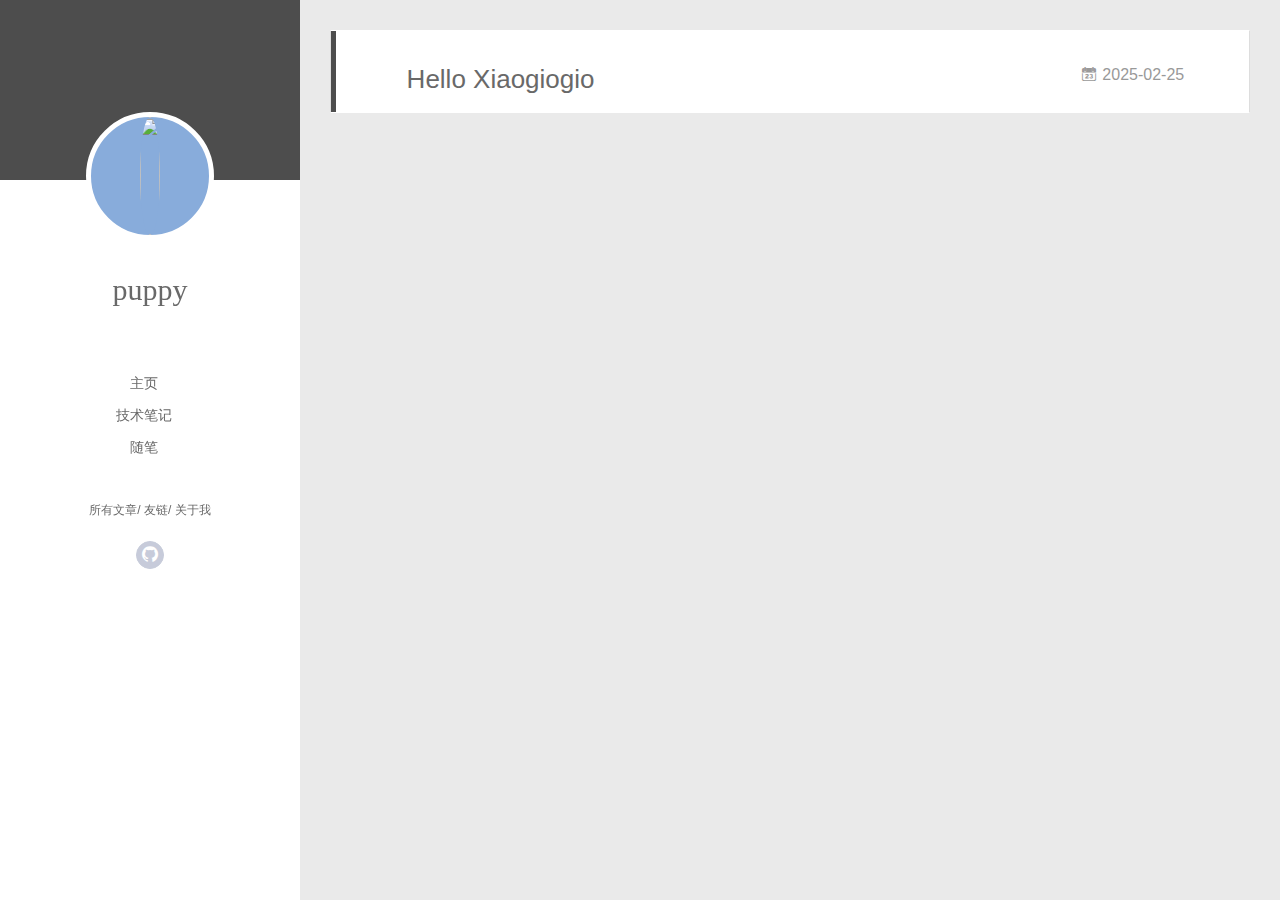
==== index.html @ 55678114 "Site updated: 2025-02-26 10:59:20" ====
<!DOCTYPE html>
<html>
<head>
  <meta charset="utf-8">
  
  <meta name="renderer" content="webkit">
  <meta http-equiv="X-UA-Compatible" content="IE=edge" >
  <link rel="dns-prefetch" href="http://example.com">
  <title>puppy</title>
  <meta name="generator" content="hexo-theme-yilia-plus">
  <meta name="viewport" content="width=device-width, initial-scale=1, maximum-scale=1">
  
    
    <!-- <meta name="keywords" content="">
    <meta name="description" content=""> -->
  
  <meta property="og:type" content="website">
<meta property="og:title" content="puppy">
<meta property="og:url" content="http://example.com/index.html">
<meta property="og:site_name" content="puppy">
<meta property="og:locale" content="en_US">
<meta property="article:author" content="puppy">
<meta name="twitter:card" content="summary">
  
    <link rel="alternative" href="/atom.xml" title="puppy" type="application/atom+xml">
  
  
    <link rel="icon" href="/favicon.ico">
  
  
    <link rel="apple-touch-icon" href="/apple-touch-icon-180x180.png">
  
  <link rel="stylesheet" type="text/css" href="/./main.a5fda8.css">
  <style type="text/css">
    
    #container.show {
      background: linear-gradient(200deg,#a0cfe4,#e8c37e);
    }
  </style>
  

  

  
    
 	  <script src="/lib/clickLove.js"></script>
  
  


  

</head>

<body>
  <div id="container" q-class="show:isCtnShow">
    <canvas id="anm-canvas" class="anm-canvas"></canvas>
    <div class="left-col" q-class="show:isShow">
      


<div class="overlay" style="background: #4d4d4d;"></div>
<div class="intrude-less">
	<header id="header" class="inner">
		<a href="/" class="profilepic">
			<img src="/img/head.jpg" class="js-avatar">
		</a>
		<hgroup>
			<h1 class="header-author"><a href="/">puppy</a></h1>
		</hgroup>
		

		<nav class="header-menu">
			<ul>
			
				<li><a href="/" target="_blank">主页</a></li>
			
				<li><a href="https://zhousiwei.gitee.io/ibooks/" target="_blank">技术笔记</a></li>
			
				<li><a href="/tags/%E9%9A%8F%E7%AC%94/" target="_blank">随笔</a></li>
			
			</ul>
		</nav>
		<nav class="header-smart-menu">
			
				
					<a q-on="click: openSlider(e, 'innerArchive')" href="javascript:void(0)">所有文章</a>
				
			
				
					<a q-on="click: openSlider(e, 'friends')" href="javascript:void(0)">友链</a>
				
			
				
					<a q-on="click: openSlider(e, 'aboutme')" href="javascript:void(0)">关于我</a>
				
			
		</nav>
		<nav class="header-nav">
			<div class="social">
				
					
						<a class="github" href="https://github.com/ispuppy" 
												title="GitHub" target="_blank"><i class="icon-github"></i></a>
					
				
			</div>
		
		</nav>
	</header>		
</div>

    </div>
    <div class="mid-col" q-class="show:isShow,hide:isShow|isFalse">
      
      
<nav id="mobile-nav">
  	<div class="overlay js-overlay" style="background: #4d4d4d"></div>
	<div class="btnctn js-mobile-btnctn">
  		<div class="slider-trigger list" q-on="click: openSlider(e)"><i class="icon icon-sort"></i></div>
	</div>
	<div class="intrude-less">
		<header id="header" class="inner">
			<div class="profilepic">
				<a href="/">
					<img src="/img/head.jpg" class="js-avatar">
				</a>
			</div>
			<hgroup>
			  <h1 class="header-author js-header-author">puppy</h1>
			</hgroup>
			
			
			
				
			
				
			
				
			
			
			
			<nav class="header-nav">
				<div class="social">
					
						
						<a class="github" target="_blank" 
							href="https://github.com/ispuppy" title="GitHub"><i class="icon-github"></i></a>
						
					
				</div>
			</nav>

			<nav class="header-menu js-header-menu">
				<ul style="width: 70%">
				
				
					<li style="width: 33.333333333333336%"><a href="/">主页</a></li>
		        
					<li style="width: 33.333333333333336%"><a target="_blank" rel="noopener" href="https://zhousiwei.gitee.io/ibooks/">技术笔记</a></li>
		        
					<li style="width: 33.333333333333336%"><a href="/tags/%E9%9A%8F%E7%AC%94/">随笔</a></li>
		        
				</ul>
			</nav>
		</header>				
	</div>
	<div class="mobile-mask" style="display:none" q-show="isShow"></div>
</nav>

      <div id="wrapper" class="body-wrap">
        <div class="menu-l">
          <div class="canvas-wrap">
            <canvas data-colors="#eaeaea" data-sectionHeight="100" data-contentId="js-content" id="myCanvas1"
              class="anm-canvas"></canvas>
          </div>
          <div id="js-content" class="content-ll">
            

  
    <article id="post-hello-world" class="article article-type-post  article-index" itemscope itemprop="blogPost">
  <div class="article-inner">
    
      <header class="article-header">
  
  
    <h1 itemprop="name">
	
	  <a class="article-title" href="/2025/02/25/hello-world/" target="_blank">Hello Xiaogiogio</a>
  
    </h1>
  


  
  
<a href="/2025/02/25/hello-world/" class="archive-article-date">
        <time datetime="2025-02-25T11:07:12.237Z" itemprop="datePublished"><i class="icon-calendar icon"></i>2025-02-25</time>
</a>

  
  
    

  
  </header>
  
  <div class="article-entry" itemprop="articleBody">
    
    <!-- Welcome to [Hexo](https://hexo.io/)! This is your very first post. Check [documentation](https://hexo.io/docs/) for more info. If you get any problems when using Hexo, you can find the answer in [troubleshooting](https://hexo.io/docs/troubleshooting.html) or you can ask me on [GitHub](https://github.com/hexojs/hexo/issues).

## Quick Start

### Create a new post

<figure class="highlight bash"><table><tr><td class="gutter"><pre><span class="line">1</span><br></pre></td><td class="code"><pre><span class="line">$ hexo new <span class="string">&quot;My New Post&quot;</span></span><br></pre></td></tr></table></figure>

<p>More info: <a target="_blank" rel="noopener" href="https://hexo.io/docs/writing.html">Writing</a></p>
<h3 id="Run-server"><a href="#Run-server" class="headerlink" title="Run server"></a>Run server</h3><figure class="highlight bash"><table><tr><td class="gutter"><pre><span class="line">1</span><br></pre></td><td class="code"><pre><span class="line">$ hexo server</span><br></pre></td></tr></table></figure>

<p>More info: <a target="_blank" rel="noopener" href="https://hexo.io/docs/server.html">Server</a></p>
<h3 id="Generate-static-files"><a href="#Generate-static-files" class="headerlink" title="Generate static files"></a>Generate static files</h3><figure class="highlight bash"><table><tr><td class="gutter"><pre><span class="line">1</span><br></pre></td><td class="code"><pre><span class="line">$ hexo generate</span><br></pre></td></tr></table></figure>

<p>More info: <a target="_blank" rel="noopener" href="https://hexo.io/docs/generating.html">Generating</a></p>
<h3 id="Deploy-to-remote-sites"><a href="#Deploy-to-remote-sites" class="headerlink" title="Deploy to remote sites"></a>Deploy to remote sites</h3><figure class="highlight bash"><table><tr><td class="gutter"><pre><span class="line">1</span><br></pre></td><td class="code"><pre><span class="line">$ hexo deploy</span><br></pre></td></tr></table></figure>

<p>More info: <a target="_blank" rel="noopener" href="https://hexo.io/docs/one-command-deployment.html">Deployment</a> –&gt;</p>

    

    

    

  </div>
  <div class="article-info article-info-index">
    
    
    

    
    <p class="article-more-link">
      <a class="article-more-a" href="/2025/02/25/hello-world/">展开全文 >></a>
    </p>
    

    
    <div class="clearfix"></div>
  </div>
  </div>
</article>

<aside class="wrap-side-operation">
    <div class="mod-side-operation">
        
        <div class="jump-container" id="js-jump-container" style="display:none;">
            <a href="javascript:void(0)" class="mod-side-operation__jump-to-top">
                <i class="icon-font icon-back"></i>
            </a>
            <div id="js-jump-plan-container" class="jump-plan-container" style="top: -11px;">
                <i class="icon-font icon-plane jump-plane"></i>
            </div>
        </div>
        
        
    </div>
</aside>




  
  


          </div>
        </div>
      </div>
      <footer id="footer">
  <div class="outer">
    <div id="footer-info">
    	<div class="footer-left">
    		&copy; 2025 <a href="http://example.com/" target="_blank">puppy</a>
    	</div>
      	<div class="footer-right">
			
			
      		GitHub:<a href="https://github.com/JoeyBling/hexo-theme-yilia-plus" target="_blank">hexo-theme-yilia-plus</a> by Litten
      	</div>
    </div>
  </div>
  
  
	<script src="/lib/busuanzi.pure.js"></script>
	
  
  
	
	<span id="busuanzi_container_site_pv" style="display:none">
		本站总访问量<span id="busuanzi_value_site_pv"></span>次	
	        <span class="post-meta-divider" >|</span>
	</span>
  	<span id="busuanzi_container_site_uv" style='display:none'>
  		本站访客数<span id="busuanzi_value_site_uv"></span>人
  	</span>
  
</footer>

    </div>
    <script>
	var yiliaConfig = {
		mathjax: false,
		isHome: true,
		isPost: false,
		isArchive: false,
		isTag: false,
		isCategory: false,
		open_in_new: true,
		toc_hide_index: true,
		root: "/",
		innerArchive: true,
		showTags: true
	}
</script>

<script>!function(r){function e(t){if(i[t])return i[t].exports;var n=i[t]={exports:{},id:t,loaded:!1};return r[t].call(n.exports,n,n.exports,e),n.loaded=!0,n.exports}var i={};e.m=r,e.c=i,e.p="./",e(0)}([function(t,n,r){r(208),t.exports=r(205)},function(t,n,r){var d=r(3),y=r(46),g=r(26),b=r(27),x=r(47),m="prototype",S=function(t,n,r){var e,i,o,u,c=t&S.F,f=t&S.G,a=t&S.S,s=t&S.P,l=t&S.B,h=f?d:a?d[n]||(d[n]={}):(d[n]||{})[m],v=f?y:y[n]||(y[n]={}),p=v[m]||(v[m]={});for(e in f&&(r=n),r)o=((i=!c&&h&&void 0!==h[e])?h:r)[e],u=l&&i?x(o,d):s&&"function"==typeof o?x(Function.call,o):o,h&&b(h,e,o,t&S.U),v[e]!=o&&g(v,e,u),s&&p[e]!=o&&(p[e]=o)};d.core=y,S.F=1,S.G=2,S.S=4,S.P=8,S.B=16,S.W=32,S.U=64,S.R=128,t.exports=S},function(t,n,r){var e=r(5);t.exports=function(t){if(!e(t))throw TypeError(t+" is not an object!");return t}},function(t,n){var r=t.exports="undefined"!=typeof window&&window.Math==Math?window:"undefined"!=typeof self&&self.Math==Math?self:Function("return this")();"number"==typeof __g&&(__g=r)},function(t,n){t.exports=function(t){try{return!!t()}catch(t){return!0}}},function(t,n){t.exports=function(t){return"object"==typeof t?null!==t:"function"==typeof t}},function(t,n){var r=t.exports="undefined"!=typeof window&&window.Math==Math?window:"undefined"!=typeof self&&self.Math==Math?self:Function("return this")();"number"==typeof __g&&(__g=r)},function(t,n,r){var e=r(118)("wks"),i=r(79),o=r(3).Symbol,u="function"==typeof o;(t.exports=function(t){return e[t]||(e[t]=u&&o[t]||(u?o:i)("Symbol."+t))}).store=e},function(t,n,r){var e=r(49),i=Math.min;t.exports=function(t){return 0<t?i(e(t),9007199254740991):0}},function(t,n){var r={}.hasOwnProperty;t.exports=function(t,n){return r.call(t,n)}},function(t,n,r){t.exports=!r(4)(function(){return 7!=Object.defineProperty({},"a",{get:function(){return 7}}).a})},function(t,n,r){var e=r(2),i=r(174),o=r(53),u=Object.defineProperty;n.f=r(10)?Object.defineProperty:function(t,n,r){if(e(t),n=o(n,!0),e(r),i)try{return u(t,n,r)}catch(t){}if("get"in r||"set"in r)throw TypeError("Accessors not supported!");return"value"in r&&(t[n]=r.value),t}},function(t,n,r){t.exports=!r(20)(function(){return 7!=Object.defineProperty({},"a",{get:function(){return 7}}).a})},function(t,n,r){var e=r(14),i=r(24);t.exports=r(12)?function(t,n,r){return e.f(t,n,i(1,r))}:function(t,n,r){return t[n]=r,t}},function(t,n,r){var e=r(22),i=r(60),o=r(42),u=Object.defineProperty;n.f=r(12)?Object.defineProperty:function(t,n,r){if(e(t),n=o(n,!0),e(r),i)try{return u(t,n,r)}catch(t){}if("get"in r||"set"in r)throw TypeError("Accessors not supported!");return"value"in r&&(t[n]=r.value),t}},function(t,n,r){var e=r(96),i=r(34);t.exports=function(t){return e(i(t))}},function(t,n,r){var e=r(40)("wks"),i=r(25),o=r(6).Symbol,u="function"==typeof o;(t.exports=function(t){return e[t]||(e[t]=u&&o[t]||(u?o:i)("Symbol."+t))}).store=e},function(t,n,r){var e=r(51);t.exports=function(t){return Object(e(t))}},function(t,n){t.exports=function(t){return"object"==typeof t?null!==t:"function"==typeof t}},function(t,n){var r=t.exports={version:"2.6.9"};"number"==typeof __e&&(__e=r)},function(t,n){t.exports=function(t){try{return!!t()}catch(t){return!0}}},function(t,n){t.exports=function(t){if("function"!=typeof t)throw TypeError(t+" is not a function!");return t}},function(t,n,r){var e=r(18);t.exports=function(t){if(!e(t))throw TypeError(t+" is not an object!");return t}},function(t,n){t.exports=!0},function(t,n){t.exports=function(t,n){return{enumerable:!(1&t),configurable:!(2&t),writable:!(4&t),value:n}}},function(t,n){var r=0,e=Math.random();t.exports=function(t){return"Symbol(".concat(void 0===t?"":t,")_",(++r+e).toString(36))}},function(t,n,r){var e=r(11),i=r(75);t.exports=r(10)?function(t,n,r){return e.f(t,n,i(1,r))}:function(t,n,r){return t[n]=r,t}},function(t,n,r){var o=r(3),u=r(26),c=r(30),f=r(79)("src"),e=r(219),i="toString",a=(""+e).split(i);r(46).inspectSource=function(t){return e.call(t)},(t.exports=function(t,n,r,e){var i="function"==typeof r;i&&(c(r,"name")||u(r,"name",n)),t[n]!==r&&(i&&(c(r,f)||u(r,f,t[n]?""+t[n]:a.join(String(n)))),t===o?t[n]=r:e?t[n]?t[n]=r:u(t,n,r):(delete t[n],u(t,n,r)))})(Function.prototype,i,function(){return"function"==typeof this&&this[f]||e.call(this)})},function(t,n,r){var e=r(1),i=r(4),u=r(51),c=/"/g,o=function(t,n,r,e){var i=String(u(t)),o="<"+n;return""!==r&&(o+=" "+r+'="'+String(e).replace(c,"&quot;")+'"'),o+">"+i+"</"+n+">"};t.exports=function(n,t){var r={};r[n]=t(o),e(e.P+e.F*i(function(){var t=""[n]('"');return t!==t.toLowerCase()||3<t.split('"').length}),"String",r)}},function(t,n,r){var e=r(65),i=r(35);t.exports=Object.keys||function(t){return e(t,i)}},function(t,n){var r={}.hasOwnProperty;t.exports=function(t,n){return r.call(t,n)}},function(t,n,r){var e=r(117),i=r(75),o=r(33),u=r(53),c=r(30),f=r(174),a=Object.getOwnPropertyDescriptor;n.f=r(10)?a:function(t,n){if(t=o(t),n=u(n,!0),f)try{return a(t,n)}catch(t){}if(c(t,n))return i(!e.f.call(t,n),t[n])}},function(t,n,r){var e=r(30),i=r(17),o=r(154)("IE_PROTO"),u=Object.prototype;t.exports=Object.getPrototypeOf||function(t){return t=i(t),e(t,o)?t[o]:"function"==typeof t.constructor&&t instanceof t.constructor?t.constructor.prototype:t instanceof Object?u:null}},function(t,n,r){var e=r(116),i=r(51);t.exports=function(t){return e(i(t))}},function(t,n){t.exports=function(t){if(null==t)throw TypeError("Can't call method on  "+t);return t}},function(t,n){t.exports="constructor,hasOwnProperty,isPrototypeOf,propertyIsEnumerable,toLocaleString,toString,valueOf".split(",")},function(t,n){t.exports={}},function(t,n){n.f={}.propertyIsEnumerable},function(t,n,r){var e=r(14).f,i=r(9),o=r(16)("toStringTag");t.exports=function(t,n,r){t&&!i(t=r?t:t.prototype,o)&&e(t,o,{configurable:!0,value:n})}},function(t,n,r){var e=r(40)("keys"),i=r(25);t.exports=function(t){return e[t]||(e[t]=i(t))}},function(t,n,r){var e=r(19),i=r(6),o="__core-js_shared__",u=i[o]||(i[o]={});(t.exports=function(t,n){return u[t]||(u[t]=void 0!==n?n:{})})("versions",[]).push({version:e.version,mode:r(23)?"pure":"global",copyright:"© 2019 Denis Pushkarev (zloirock.ru)"})},function(t,n){var r=Math.ceil,e=Math.floor;t.exports=function(t){return isNaN(t=+t)?0:(0<t?e:r)(t)}},function(t,n,r){var i=r(18);t.exports=function(t,n){if(!i(t))return t;var r,e;if(n&&"function"==typeof(r=t.toString)&&!i(e=r.call(t)))return e;if("function"==typeof(r=t.valueOf)&&!i(e=r.call(t)))return e;if(!n&&"function"==typeof(r=t.toString)&&!i(e=r.call(t)))return e;throw TypeError("Can't convert object to primitive value")}},function(t,n,r){var e=r(6),i=r(19),o=r(23),u=r(44),c=r(14).f;t.exports=function(t){var n=i.Symbol||(i.Symbol=o?{}:e.Symbol||{});"_"==t.charAt(0)||t in n||c(n,t,{value:u.f(t)})}},function(t,n,r){n.f=r(16)},function(t,n){var r={}.toString;t.exports=function(t){return r.call(t).slice(8,-1)}},function(t,n){var r=t.exports={version:"2.6.9"};"number"==typeof __e&&(__e=r)},function(t,n,r){var o=r(21);t.exports=function(e,i,t){if(o(e),void 0===i)return e;switch(t){case 1:return function(t){return e.call(i,t)};case 2:return function(t,n){return e.call(i,t,n)};case 3:return function(t,n,r){return e.call(i,t,n,r)}}return function(){return e.apply(i,arguments)}}},function(t,n,r){"use strict";var e=r(4);t.exports=function(t,n){return!!t&&e(function(){n?t.call(null,function(){},1):t.call(null)})}},function(t,n){var r=Math.ceil,e=Math.floor;t.exports=function(t){return isNaN(t=+t)?0:(0<t?e:r)(t)}},function(t,n,r){var x=r(47),m=r(116),S=r(17),w=r(8),e=r(138);t.exports=function(l,t){var h=1==l,v=2==l,p=3==l,d=4==l,y=6==l,g=5==l||y,b=t||e;return function(t,n,r){for(var e,i,o=S(t),u=m(o),c=x(n,r,3),f=w(u.length),a=0,s=h?b(t,f):v?b(t,0):void 0;a<f;a++)if((g||a in u)&&(i=c(e=u[a],a,o),l))if(h)s[a]=i;else if(i)switch(l){case 3:return!0;case 5:return e;case 6:return a;case 2:s.push(e)}else if(d)return!1;return y?-1:p||d?d:s}}},function(t,n){t.exports=function(t){if(null==t)throw TypeError("Can't call method on  "+t);return t}},function(t,n,r){var i=r(1),o=r(46),u=r(4);t.exports=function(t,n){var r=(o.Object||{})[t]||Object[t],e={};e[t]=n(r),i(i.S+i.F*u(function(){r(1)}),"Object",e)}},function(t,n,r){var i=r(5);t.exports=function(t,n){if(!i(t))return t;var r,e;if(n&&"function"==typeof(r=t.toString)&&!i(e=r.call(t)))return e;if("function"==typeof(r=t.valueOf)&&!i(e=r.call(t)))return e;if(!n&&"function"==typeof(r=t.toString)&&!i(e=r.call(t)))return e;throw TypeError("Can't convert object to primitive value")}},function(t,n,r){var d=r(6),y=r(19),g=r(93),b=r(13),x=r(9),m="prototype",S=function(t,n,r){var e,i,o,u=t&S.F,c=t&S.G,f=t&S.S,a=t&S.P,s=t&S.B,l=t&S.W,h=c?y:y[n]||(y[n]={}),v=h[m],p=c?d:f?d[n]:(d[n]||{})[m];for(e in c&&(r=n),r)(i=!u&&p&&void 0!==p[e])&&x(h,e)||(o=i?p[e]:r[e],h[e]=c&&"function"!=typeof p[e]?r[e]:s&&i?g(o,d):l&&p[e]==o?function(e){var t=function(t,n,r){if(this instanceof e){switch(arguments.length){case 0:return new e;case 1:return new e(t);case 2:return new e(t,n)}return new e(t,n,r)}return e.apply(this,arguments)};return t[m]=e[m],t}(o):a&&"function"==typeof o?g(Function.call,o):o,a&&((h.virtual||(h.virtual={}))[e]=o,t&S.R&&v&&!v[e]&&b(v,e,o)))};S.F=1,S.G=2,S.S=4,S.P=8,S.B=16,S.W=32,S.U=64,S.R=128,t.exports=S},function(t,n,r){var e=r(34);t.exports=function(t){return Object(e(t))}},function(t,n,r){var o=r(196),e=r(1),i=r(118)("metadata"),u=i.store||(i.store=new(r(200))),c=function(t,n,r){var e=u.get(t);if(!e){if(!r)return;u.set(t,e=new o)}var i=e.get(n);if(!i){if(!r)return;e.set(n,i=new o)}return i};t.exports={store:u,map:c,has:function(t,n,r){var e=c(n,r,!1);return void 0!==e&&e.has(t)},get:function(t,n,r){var e=c(n,r,!1);return void 0===e?void 0:e.get(t)},set:function(t,n,r,e){c(r,e,!0).set(t,n)},keys:function(t,n){var r=c(t,n,!1),e=[];return r&&r.forEach(function(t,n){e.push(n)}),e},key:function(t){return void 0===t||"symbol"==typeof t?t:String(t)},exp:function(t){e(e.S,"Reflect",t)}}},function(t,n,r){"use strict";if(r(10)){var g=r(68),b=r(3),x=r(4),m=r(1),S=r(132),e=r(159),h=r(47),w=r(70),i=r(75),_=r(26),o=r(76),u=r(49),O=r(8),E=r(194),c=r(78),f=r(53),a=r(30),M=r(81),P=r(5),v=r(17),p=r(145),j=r(72),F=r(32),A=r(73).f,d=r(161),s=r(79),l=r(7),y=r(50),I=r(120),L=r(119),N=r(162),T=r(82),k=r(125),R=r(77),C=r(137),D=r(166),G=r(11),W=r(31),U=G.f,V=W.f,B=b.RangeError,q=b.TypeError,z=b.Uint8Array,K="ArrayBuffer",H="Shared"+K,J="BYTES_PER_ELEMENT",$="prototype",Y=Array[$],X=e.ArrayBuffer,Q=e.DataView,Z=y(0),tt=y(2),nt=y(3),rt=y(4),et=y(5),it=y(6),ot=I(!0),ut=I(!1),ct=N.values,ft=N.keys,at=N.entries,st=Y.lastIndexOf,lt=Y.reduce,ht=Y.reduceRight,vt=Y.join,pt=Y.sort,dt=Y.slice,yt=Y.toString,gt=Y.toLocaleString,bt=l("iterator"),xt=l("toStringTag"),mt=s("typed_constructor"),St=s("def_constructor"),wt=S.CONSTR,_t=S.TYPED,Ot=S.VIEW,Et="Wrong length!",Mt=y(1,function(t,n){return It(L(t,t[St]),n)}),Pt=x(function(){return 1===new z(new Uint16Array([1]).buffer)[0]}),jt=!!z&&!!z[$].set&&x(function(){new z(1).set({})}),Ft=function(t,n){var r=u(t);if(r<0||r%n)throw B("Wrong offset!");return r},At=function(t){if(P(t)&&_t in t)return t;throw q(t+" is not a typed array!")},It=function(t,n){if(!(P(t)&&mt in t))throw q("It is not a typed array constructor!");return new t(n)},Lt=function(t,n){return Nt(L(t,t[St]),n)},Nt=function(t,n){for(var r=0,e=n.length,i=It(t,e);r<e;)i[r]=n[r++];return i},Tt=function(t,n,r){U(t,n,{get:function(){return this._d[r]}})},kt=function(t){var n,r,e,i,o,u,c=v(t),f=arguments.length,a=1<f?arguments[1]:void 0,s=void 0!==a,l=d(c);if(null!=l&&!p(l)){for(u=l.call(c),e=[],n=0;!(o=u.next()).done;n++)e.push(o.value);c=e}for(s&&2<f&&(a=h(a,arguments[2],2)),n=0,r=O(c.length),i=It(this,r);n<r;n++)i[n]=s?a(c[n],n):c[n];return i},Rt=function(){for(var t=0,n=arguments.length,r=It(this,n);t<n;)r[t]=arguments[t++];return r},Ct=!!z&&x(function(){gt.call(new z(1))}),Dt=function(){return gt.apply(Ct?dt.call(At(this)):At(this),arguments)},Gt={copyWithin:function(t,n){return D.call(At(this),t,n,2<arguments.length?arguments[2]:void 0)},every:function(t){return rt(At(this),t,1<arguments.length?arguments[1]:void 0)},fill:function(t){return C.apply(At(this),arguments)},filter:function(t){return Lt(this,tt(At(this),t,1<arguments.length?arguments[1]:void 0))},find:function(t){return et(At(this),t,1<arguments.length?arguments[1]:void 0)},findIndex:function(t){return it(At(this),t,1<arguments.length?arguments[1]:void 0)},forEach:function(t){Z(At(this),t,1<arguments.length?arguments[1]:void 0)},indexOf:function(t){return ut(At(this),t,1<arguments.length?arguments[1]:void 0)},includes:function(t){return ot(At(this),t,1<arguments.length?arguments[1]:void 0)},join:function(t){return vt.apply(At(this),arguments)},lastIndexOf:function(t){return st.apply(At(this),arguments)},map:function(t){return Mt(At(this),t,1<arguments.length?arguments[1]:void 0)},reduce:function(t){return lt.apply(At(this),arguments)},reduceRight:function(t){return ht.apply(At(this),arguments)},reverse:function(){for(var t,n=this,r=At(n).length,e=Math.floor(r/2),i=0;i<e;)t=n[i],n[i++]=n[--r],n[r]=t;return n},some:function(t){return nt(At(this),t,1<arguments.length?arguments[1]:void 0)},sort:function(t){return pt.call(At(this),t)},subarray:function(t,n){var r=At(this),e=r.length,i=c(t,e);return new(L(r,r[St]))(r.buffer,r.byteOffset+i*r.BYTES_PER_ELEMENT,O((void 0===n?e:c(n,e))-i))}},Wt=function(t,n){return Lt(this,dt.call(At(this),t,n))},Ut=function(t){At(this);var n=Ft(arguments[1],1),r=this.length,e=v(t),i=O(e.length),o=0;if(r<i+n)throw B(Et);for(;o<i;)this[n+o]=e[o++]},Vt={entries:function(){return at.call(At(this))},keys:function(){return ft.call(At(this))},values:function(){return ct.call(At(this))}},Bt=function(t,n){return P(t)&&t[_t]&&"symbol"!=typeof n&&n in t&&String(+n)==String(n)},qt=function(t,n){return Bt(t,n=f(n,!0))?i(2,t[n]):V(t,n)},zt=function(t,n,r){return!(Bt(t,n=f(n,!0))&&P(r)&&a(r,"value"))||a(r,"get")||a(r,"set")||r.configurable||a(r,"writable")&&!r.writable||a(r,"enumerable")&&!r.enumerable?U(t,n,r):(t[n]=r.value,t)};wt||(W.f=qt,G.f=zt),m(m.S+m.F*!wt,"Object",{getOwnPropertyDescriptor:qt,defineProperty:zt}),x(function(){yt.call({})})&&(yt=gt=function(){return vt.call(this)});var Kt=o({},Gt);o(Kt,Vt),_(Kt,bt,Vt.values),o(Kt,{slice:Wt,set:Ut,constructor:function(){},toString:yt,toLocaleString:Dt}),Tt(Kt,"buffer","b"),Tt(Kt,"byteOffset","o"),Tt(Kt,"byteLength","l"),Tt(Kt,"length","e"),U(Kt,xt,{get:function(){return this[_t]}}),t.exports=function(t,l,n,o){var h=t+((o=!!o)?"Clamped":"")+"Array",r="get"+t,u="set"+t,v=b[h],c=v||{},e=v&&F(v),i=!v||!S.ABV,f={},a=v&&v[$],p=function(t,i){U(t,i,{get:function(){return t=i,(n=this._d).v[r](t*l+n.o,Pt);var t,n},set:function(t){return n=i,r=t,e=this._d,o&&(r=(r=Math.round(r))<0?0:255<r?255:255&r),void e.v[u](n*l+e.o,r,Pt);var n,r,e},enumerable:!0})};i?(v=n(function(t,n,r,e){w(t,v,h,"_d");var i,o,u,c,f=0,a=0;if(P(n)){if(!(n instanceof X||(c=M(n))==K||c==H))return _t in n?Nt(v,n):kt.call(v,n);i=n,a=Ft(r,l);var s=n.byteLength;if(void 0===e){if(s%l)throw B(Et);if((o=s-a)<0)throw B(Et)}else if(s<(o=O(e)*l)+a)throw B(Et);u=o/l}else u=E(n),i=new X(o=u*l);for(_(t,"_d",{b:i,o:a,l:o,e:u,v:new Q(i)});f<u;)p(t,f++)}),a=v[$]=j(Kt),_(a,"constructor",v)):x(function(){v(1)})&&x(function(){new v(-1)})&&k(function(t){new v,new v(null),new v(1.5),new v(t)},!0)||(v=n(function(t,n,r,e){var i;return w(t,v,h),P(n)?n instanceof X||(i=M(n))==K||i==H?void 0!==e?new c(n,Ft(r,l),e):void 0!==r?new c(n,Ft(r,l)):new c(n):_t in n?Nt(v,n):kt.call(v,n):new c(E(n))}),Z(e!==Function.prototype?A(c).concat(A(e)):A(c),function(t){t in v||_(v,t,c[t])}),v[$]=a,g||(a.constructor=v));var s=a[bt],d=!!s&&("values"==s.name||null==s.name),y=Vt.values;_(v,mt,!0),_(a,_t,h),_(a,Ot,!0),_(a,St,v),(o?new v(1)[xt]==h:xt in a)||U(a,xt,{get:function(){return h}}),f[h]=v,m(m.G+m.W+m.F*(v!=c),f),m(m.S,h,{BYTES_PER_ELEMENT:l}),m(m.S+m.F*x(function(){c.of.call(v,1)}),h,{from:kt,of:Rt}),J in a||_(a,J,l),m(m.P,h,Gt),R(h),m(m.P+m.F*jt,h,{set:Ut}),m(m.P+m.F*!d,h,Vt),g||a.toString==yt||(a.toString=yt),m(m.P+m.F*x(function(){new v(1).slice()}),h,{slice:Wt}),m(m.P+m.F*(x(function(){return[1,2].toLocaleString()!=new v([1,2]).toLocaleString()})||!x(function(){a.toLocaleString.call([1,2])})),h,{toLocaleString:Dt}),T[h]=d?s:y,g||d||_(a,bt,y)}}else t.exports=function(){}},function(t,n){var r={}.toString;t.exports=function(t){return r.call(t).slice(8,-1)}},function(t,n,r){var e=r(18),i=r(6).document,o=e(i)&&e(i.createElement);t.exports=function(t){return o?i.createElement(t):{}}},function(t,n,r){t.exports=!r(12)&&!r(20)(function(){return 7!=Object.defineProperty(r(59)("div"),"a",{get:function(){return 7}}).a})},function(t,n,r){"use strict";var x=r(23),m=r(54),S=r(66),w=r(13),_=r(36),O=r(98),E=r(38),M=r(104),P=r(16)("iterator"),j=!([].keys&&"next"in[].keys()),F="values",A=function(){return this};t.exports=function(t,n,r,e,i,o,u){O(r,n,e);var c,f,a,s=function(t){if(!j&&t in p)return p[t];switch(t){case"keys":case F:return function(){return new r(this,t)}}return function(){return new r(this,t)}},l=n+" Iterator",h=i==F,v=!1,p=t.prototype,d=p[P]||p["@@iterator"]||i&&p[i],y=d||s(i),g=i?h?s("entries"):y:void 0,b="Array"==n&&p.entries||d;if(b&&((a=M(b.call(new t)))!==Object.prototype&&a.next&&(E(a,l,!0),x||"function"==typeof a[P]||w(a,P,A))),h&&d&&d.name!==F&&(v=!0,y=function(){return d.call(this)}),x&&!u||!j&&!v&&p[P]||w(p,P,y),_[n]=y,_[l]=A,i)if(c={values:h?y:s(F),keys:o?y:s("keys"),entries:g},u)for(f in c)f in p||S(p,f,c[f]);else m(m.P+m.F*(j||v),n,c);return c}},function(t,n,e){var i=e(22),o=e(101),u=e(35),c=e(39)("IE_PROTO"),f=function(){},a="prototype",s=function(){var t,n=e(59)("iframe"),r=u.length;for(n.style.display="none",e(95).appendChild(n),n.src="javascript:",(t=n.contentWindow.document).open(),t.write("<script>document.F=Object<\/script>"),t.close(),s=t.F;r--;)delete s[a][u[r]];return s()};t.exports=Object.create||function(t,n){var r;return null!==t?(f[a]=i(t),r=new f,f[a]=null,r[c]=t):r=s(),void 0===n?r:o(r,n)}},function(t,n,r){var e=r(65),i=r(35).concat("length","prototype");n.f=Object.getOwnPropertyNames||function(t){return e(t,i)}},function(t,n){n.f=Object.getOwnPropertySymbols},function(t,n,r){var u=r(9),c=r(15),f=r(92)(!1),a=r(39)("IE_PROTO");t.exports=function(t,n){var r,e=c(t),i=0,o=[];for(r in e)r!=a&&u(e,r)&&o.push(r);for(;n.length>i;)u(e,r=n[i++])&&(~f(o,r)||o.push(r));return o}},function(t,n,r){t.exports=r(13)},function(t,n,r){var e=r(7)("unscopables"),i=Array.prototype;null==i[e]&&r(26)(i,e,{}),t.exports=function(t){i[e][t]=!0}},function(t,n){t.exports=!1},function(t,n,r){var e=r(79)("meta"),i=r(5),o=r(30),u=r(11).f,c=0,f=Object.isExtensible||function(){return!0},a=!r(4)(function(){return f(Object.preventExtensions({}))}),s=function(t){u(t,e,{value:{i:"O"+ ++c,w:{}}})},l=t.exports={KEY:e,NEED:!1,fastKey:function(t,n){if(!i(t))return"symbol"==typeof t?t:("string"==typeof t?"S":"P")+t;if(!o(t,e)){if(!f(t))return"F";if(!n)return"E";s(t)}return t[e].i},getWeak:function(t,n){if(!o(t,e)){if(!f(t))return!0;if(!n)return!1;s(t)}return t[e].w},onFreeze:function(t){return a&&l.NEED&&f(t)&&!o(t,e)&&s(t),t}}},function(t,n){t.exports=function(t,n,r,e){if(!(t instanceof n)||void 0!==e&&e in t)throw TypeError(r+": incorrect invocation!");return t}},function(t,n,r){var h=r(47),v=r(177),p=r(145),d=r(2),y=r(8),g=r(161),b={},x={};(n=t.exports=function(t,n,r,e,i){var o,u,c,f,a=i?function(){return t}:g(t),s=h(r,e,n?2:1),l=0;if("function"!=typeof a)throw TypeError(t+" is not iterable!");if(p(a)){for(o=y(t.length);l<o;l++)if((f=n?s(d(u=t[l])[0],u[1]):s(t[l]))===b||f===x)return f}else for(c=a.call(t);!(u=c.next()).done;)if((f=v(c,s,u.value,n))===b||f===x)return f}).BREAK=b,n.RETURN=x},function(t,n,e){var i=e(2),o=e(183),u=e(141),c=e(154)("IE_PROTO"),f=function(){},a="prototype",s=function(){var t,n=e(140)("iframe"),r=u.length;for(n.style.display="none",e(143).appendChild(n),n.src="javascript:",(t=n.contentWindow.document).open(),t.write("<script>document.F=Object<\/script>"),t.close(),s=t.F;r--;)delete s[a][u[r]];return s()};t.exports=Object.create||function(t,n){var r;return null!==t?(f[a]=i(t),r=new f,f[a]=null,r[c]=t):r=s(),void 0===n?r:o(r,n)}},function(t,n,r){var e=r(185),i=r(141).concat("length","prototype");n.f=Object.getOwnPropertyNames||function(t){return e(t,i)}},function(t,n,r){var e=r(185),i=r(141);t.exports=Object.keys||function(t){return e(t,i)}},function(t,n){t.exports=function(t,n){return{enumerable:!(1&t),configurable:!(2&t),writable:!(4&t),value:n}}},function(t,n,r){var i=r(27);t.exports=function(t,n,r){for(var e in n)i(t,e,n[e],r);return t}},function(t,n,r){"use strict";var e=r(3),i=r(11),o=r(10),u=r(7)("species");t.exports=function(t){var n=e[t];o&&n&&!n[u]&&i.f(n,u,{configurable:!0,get:function(){return this}})}},function(t,n,r){var e=r(49),i=Math.max,o=Math.min;t.exports=function(t,n){return(t=e(t))<0?i(t+n,0):o(t,n)}},function(t,n){var r=0,e=Math.random();t.exports=function(t){return"Symbol(".concat(void 0===t?"":t,")_",(++r+e).toString(36))}},function(t,n,r){var e=r(5);t.exports=function(t,n){if(!e(t)||t._t!==n)throw TypeError("Incompatible receiver, "+n+" required!");return t}},function(t,n,r){var i=r(45),o=r(7)("toStringTag"),u="Arguments"==i(function(){return arguments}());t.exports=function(t){var n,r,e;return void 0===t?"Undefined":null===t?"Null":"string"==typeof(r=function(t,n){try{return t[n]}catch(t){}}(n=Object(t),o))?r:u?i(n):"Object"==(e=i(n))&&"function"==typeof n.callee?"Arguments":e}},function(t,n){t.exports={}},function(t,n,r){var e=r(11).f,i=r(30),o=r(7)("toStringTag");t.exports=function(t,n,r){t&&!i(t=r?t:t.prototype,o)&&e(t,o,{configurable:!0,value:n})}},function(t,n,r){var u=r(1),e=r(51),c=r(4),f=r(157),i="["+f+"]",o=RegExp("^"+i+i+"*"),a=RegExp(i+i+"*$"),s=function(t,n,r){var e={},i=c(function(){return!!f[t]()||"​"!="​"[t]()}),o=e[t]=i?n(l):f[t];r&&(e[r]=o),u(u.P+u.F*i,"String",e)},l=s.trim=function(t,n){return t=String(e(t)),1&n&&(t=t.replace(o,"")),2&n&&(t=t.replace(a,"")),t};t.exports=s},function(t,n,r){t.exports={default:r(88),__esModule:!0}},function(t,n,r){t.exports={default:r(89),__esModule:!0}},function(t,n,r){"use strict";function e(t){return t&&t.__esModule?t:{default:t}}n.__esModule=!0;var i=e(r(86)),o=e(r(85)),u="function"==typeof o.default&&"symbol"==typeof i.default?function(t){return typeof t}:function(t){return t&&"function"==typeof o.default&&t.constructor===o.default&&t!==o.default.prototype?"symbol":typeof t};n.default="function"==typeof o.default&&"symbol"===u(i.default)?function(t){return void 0===t?"undefined":u(t)}:function(t){return t&&"function"==typeof o.default&&t.constructor===o.default&&t!==o.default.prototype?"symbol":void 0===t?"undefined":u(t)}},function(t,n,r){r(111),r(109),r(112),r(113),t.exports=r(19).Symbol},function(t,n,r){r(110),r(114),t.exports=r(44).f("iterator")},function(t,n){t.exports=function(t){if("function"!=typeof t)throw TypeError(t+" is not a function!");return t}},function(t,n){t.exports=function(){}},function(t,n,r){var f=r(15),a=r(107),s=r(106);t.exports=function(c){return function(t,n,r){var e,i=f(t),o=a(i.length),u=s(r,o);if(c&&n!=n){for(;u<o;)if((e=i[u++])!=e)return!0}else for(;u<o;u++)if((c||u in i)&&i[u]===n)return c||u||0;return!c&&-1}}},function(t,n,r){var o=r(90);t.exports=function(e,i,t){if(o(e),void 0===i)return e;switch(t){case 1:return function(t){return e.call(i,t)};case 2:return function(t,n){return e.call(i,t,n)};case 3:return function(t,n,r){return e.call(i,t,n,r)}}return function(){return e.apply(i,arguments)}}},function(t,n,r){var c=r(29),f=r(64),a=r(37);t.exports=function(t){var n=c(t),r=f.f;if(r)for(var e,i=r(t),o=a.f,u=0;i.length>u;)o.call(t,e=i[u++])&&n.push(e);return n}},function(t,n,r){var e=r(6).document;t.exports=e&&e.documentElement},function(t,n,r){var e=r(58);t.exports=Object("z").propertyIsEnumerable(0)?Object:function(t){return"String"==e(t)?t.split(""):Object(t)}},function(t,n,r){var e=r(58);t.exports=Array.isArray||function(t){return"Array"==e(t)}},function(t,n,r){"use strict";var e=r(62),i=r(24),o=r(38),u={};r(13)(u,r(16)("iterator"),function(){return this}),t.exports=function(t,n,r){t.prototype=e(u,{next:i(1,r)}),o(t,n+" Iterator")}},function(t,n){t.exports=function(t,n){return{value:n,done:!!t}}},function(t,n,r){var e=r(25)("meta"),i=r(18),o=r(9),u=r(14).f,c=0,f=Object.isExtensible||function(){return!0},a=!r(20)(function(){return f(Object.preventExtensions({}))}),s=function(t){u(t,e,{value:{i:"O"+ ++c,w:{}}})},l=t.exports={KEY:e,NEED:!1,fastKey:function(t,n){if(!i(t))return"symbol"==typeof t?t:("string"==typeof t?"S":"P")+t;if(!o(t,e)){if(!f(t))return"F";if(!n)return"E";s(t)}return t[e].i},getWeak:function(t,n){if(!o(t,e)){if(!f(t))return!0;if(!n)return!1;s(t)}return t[e].w},onFreeze:function(t){return a&&l.NEED&&f(t)&&!o(t,e)&&s(t),t}}},function(t,n,r){var u=r(14),c=r(22),f=r(29);t.exports=r(12)?Object.defineProperties:function(t,n){c(t);for(var r,e=f(n),i=e.length,o=0;o<i;)u.f(t,r=e[o++],n[r]);return t}},function(t,n,r){var e=r(37),i=r(24),o=r(15),u=r(42),c=r(9),f=r(60),a=Object.getOwnPropertyDescriptor;n.f=r(12)?a:function(t,n){if(t=o(t),n=u(n,!0),f)try{return a(t,n)}catch(t){}if(c(t,n))return i(!e.f.call(t,n),t[n])}},function(t,n,r){var e=r(15),i=r(63).f,o={}.toString,u="object"==typeof window&&window&&Object.getOwnPropertyNames?Object.getOwnPropertyNames(window):[];t.exports.f=function(t){return u&&"[object Window]"==o.call(t)?function(t){try{return i(t)}catch(t){return u.slice()}}(t):i(e(t))}},function(t,n,r){var e=r(9),i=r(55),o=r(39)("IE_PROTO"),u=Object.prototype;t.exports=Object.getPrototypeOf||function(t){return t=i(t),e(t,o)?t[o]:"function"==typeof t.constructor&&t instanceof t.constructor?t.constructor.prototype:t instanceof Object?u:null}},function(t,n,r){var f=r(41),a=r(34);t.exports=function(c){return function(t,n){var r,e,i=String(a(t)),o=f(n),u=i.length;return o<0||u<=o?c?"":void 0:(r=i.charCodeAt(o))<55296||56319<r||o+1===u||(e=i.charCodeAt(o+1))<56320||57343<e?c?i.charAt(o):r:c?i.slice(o,o+2):e-56320+(r-55296<<10)+65536}}},function(t,n,r){var e=r(41),i=Math.max,o=Math.min;t.exports=function(t,n){return(t=e(t))<0?i(t+n,0):o(t,n)}},function(t,n,r){var e=r(41),i=Math.min;t.exports=function(t){return 0<t?i(e(t),9007199254740991):0}},function(t,n,r){"use strict";var e=r(91),i=r(99),o=r(36),u=r(15);t.exports=r(61)(Array,"Array",function(t,n){this._t=u(t),this._i=0,this._k=n},function(){var t=this._t,n=this._k,r=this._i++;return!t||r>=t.length?(this._t=void 0,i(1)):i(0,"keys"==n?r:"values"==n?t[r]:[r,t[r]])},"values"),o.Arguments=o.Array,e("keys"),e("values"),e("entries")},function(t,n){},function(t,n,r){"use strict";var e=r(105)(!0);r(61)(String,"String",function(t){this._t=String(t),this._i=0},function(){var t,n=this._t,r=this._i;return r>=n.length?{value:void 0,done:!0}:(t=e(n,r),this._i+=t.length,{value:t,done:!1})})},function(t,n,r){"use strict";var e=r(6),u=r(9),i=r(12),o=r(54),c=r(66),f=r(100).KEY,a=r(20),s=r(40),l=r(38),h=r(25),v=r(16),p=r(44),d=r(43),y=r(94),g=r(97),b=r(22),x=r(18),m=r(55),S=r(15),w=r(42),_=r(24),O=r(62),E=r(103),M=r(102),P=r(64),j=r(14),F=r(29),A=M.f,I=j.f,L=E.f,N=e.Symbol,T=e.JSON,k=T&&T.stringify,R="prototype",C=v("_hidden"),D=v("toPrimitive"),G={}.propertyIsEnumerable,W=s("symbol-registry"),U=s("symbols"),V=s("op-symbols"),B=Object[R],q="function"==typeof N&&!!P.f,z=e.QObject,K=!z||!z[R]||!z[R].findChild,H=i&&a(function(){return 7!=O(I({},"a",{get:function(){return I(this,"a",{value:7}).a}})).a})?function(t,n,r){var e=A(B,n);e&&delete B[n],I(t,n,r),e&&t!==B&&I(B,n,e)}:I,J=function(t){var n=U[t]=O(N[R]);return n._k=t,n},$=q&&"symbol"==typeof N.iterator?function(t){return"symbol"==typeof t}:function(t){return t instanceof N},Y=function(t,n,r){return t===B&&Y(V,n,r),b(t),n=w(n,!0),b(r),u(U,n)?(r.enumerable?(u(t,C)&&t[C][n]&&(t[C][n]=!1),r=O(r,{enumerable:_(0,!1)})):(u(t,C)||I(t,C,_(1,{})),t[C][n]=!0),H(t,n,r)):I(t,n,r)},X=function(t,n){b(t);for(var r,e=y(n=S(n)),i=0,o=e.length;i<o;)Y(t,r=e[i++],n[r]);return t},Q=function(t){var n=G.call(this,t=w(t,!0));return!(this===B&&u(U,t)&&!u(V,t))&&(!(n||!u(this,t)||!u(U,t)||u(this,C)&&this[C][t])||n)},Z=function(t,n){if(t=S(t),n=w(n,!0),t!==B||!u(U,n)||u(V,n)){var r=A(t,n);return!r||!u(U,n)||u(t,C)&&t[C][n]||(r.enumerable=!0),r}},tt=function(t){for(var n,r=L(S(t)),e=[],i=0;r.length>i;)u(U,n=r[i++])||n==C||n==f||e.push(n);return e},nt=function(t){for(var n,r=t===B,e=L(r?V:S(t)),i=[],o=0;e.length>o;)!u(U,n=e[o++])||r&&!u(B,n)||i.push(U[n]);return i};q||(c((N=function(){if(this instanceof N)throw TypeError("Symbol is not a constructor!");var n=h(0<arguments.length?arguments[0]:void 0),r=function(t){this===B&&r.call(V,t),u(this,C)&&u(this[C],n)&&(this[C][n]=!1),H(this,n,_(1,t))};return i&&K&&H(B,n,{configurable:!0,set:r}),J(n)})[R],"toString",function(){return this._k}),M.f=Z,j.f=Y,r(63).f=E.f=tt,r(37).f=Q,P.f=nt,i&&!r(23)&&c(B,"propertyIsEnumerable",Q,!0),p.f=function(t){return J(v(t))}),o(o.G+o.W+o.F*!q,{Symbol:N});for(var rt="hasInstance,isConcatSpreadable,iterator,match,replace,search,species,split,toPrimitive,toStringTag,unscopables".split(","),et=0;rt.length>et;)v(rt[et++]);for(var it=F(v.store),ot=0;it.length>ot;)d(it[ot++]);o(o.S+o.F*!q,"Symbol",{for:function(t){return u(W,t+="")?W[t]:W[t]=N(t)},keyFor:function(t){if(!$(t))throw TypeError(t+" is not a symbol!");for(var n in W)if(W[n]===t)return n},useSetter:function(){K=!0},useSimple:function(){K=!1}}),o(o.S+o.F*!q,"Object",{create:function(t,n){return void 0===n?O(t):X(O(t),n)},defineProperty:Y,defineProperties:X,getOwnPropertyDescriptor:Z,getOwnPropertyNames:tt,getOwnPropertySymbols:nt});var ut=a(function(){P.f(1)});o(o.S+o.F*ut,"Object",{getOwnPropertySymbols:function(t){return P.f(m(t))}}),T&&o(o.S+o.F*(!q||a(function(){var t=N();return"[null]"!=k([t])||"{}"!=k({a:t})||"{}"!=k(Object(t))})),"JSON",{stringify:function(t){for(var n,r,e=[t],i=1;arguments.length>i;)e.push(arguments[i++]);if(r=n=e[1],(x(n)||void 0!==t)&&!$(t))return g(n)||(n=function(t,n){if("function"==typeof r&&(n=r.call(this,t,n)),!$(n))return n}),e[1]=n,k.apply(T,e)}}),N[R][D]||r(13)(N[R],D,N[R].valueOf),l(N,"Symbol"),l(Math,"Math",!0),l(e.JSON,"JSON",!0)},function(t,n,r){r(43)("asyncIterator")},function(t,n,r){r(43)("observable")},function(t,n,r){r(108);for(var e=r(6),i=r(13),o=r(36),u=r(16)("toStringTag"),c="CSSRuleList,CSSStyleDeclaration,CSSValueList,ClientRectList,DOMRectList,DOMStringList,DOMTokenList,DataTransferItemList,FileList,HTMLAllCollection,HTMLCollection,HTMLFormElement,HTMLSelectElement,MediaList,MimeTypeArray,NamedNodeMap,NodeList,PaintRequestList,Plugin,PluginArray,SVGLengthList,SVGNumberList,SVGPathSegList,SVGPointList,SVGStringList,SVGTransformList,SourceBufferList,StyleSheetList,TextTrackCueList,TextTrackList,TouchList".split(","),f=0;f<c.length;f++){var a=c[f],s=e[a],l=s&&s.prototype;l&&!l[u]&&i(l,u,a),o[a]=o.Array}},function(t,n,r){"use strict";var e=r(2);t.exports=function(){var t=e(this),n="";return t.global&&(n+="g"),t.ignoreCase&&(n+="i"),t.multiline&&(n+="m"),t.unicode&&(n+="u"),t.sticky&&(n+="y"),n}},function(t,n,r){var e=r(45);t.exports=Object("z").propertyIsEnumerable(0)?Object:function(t){return"String"==e(t)?t.split(""):Object(t)}},function(t,n){n.f={}.propertyIsEnumerable},function(t,n,r){var e=r(46),i=r(3),o="__core-js_shared__",u=i[o]||(i[o]={});(t.exports=function(t,n){return u[t]||(u[t]=void 0!==n?n:{})})("versions",[]).push({version:e.version,mode:r(68)?"pure":"global",copyright:"© 2019 Denis Pushkarev (zloirock.ru)"})},function(t,n,r){var i=r(2),o=r(21),u=r(7)("species");t.exports=function(t,n){var r,e=i(t).constructor;return void 0===e||null==(r=i(e)[u])?n:o(r)}},function(t,n,r){var f=r(33),a=r(8),s=r(78);t.exports=function(c){return function(t,n,r){var e,i=f(t),o=a(i.length),u=s(r,o);if(c&&n!=n){for(;u<o;)if((e=i[u++])!=e)return!0}else for(;u<o;u++)if((c||u in i)&&i[u]===n)return c||u||0;return!c&&-1}}},function(t,n,r){"use strict";var g=r(3),b=r(1),x=r(27),m=r(76),S=r(69),w=r(71),_=r(70),O=r(5),E=r(4),M=r(125),P=r(83),j=r(144);t.exports=function(e,t,n,r,i,o){var u=g[e],c=u,f=i?"set":"add",a=c&&c.prototype,s={},l=function(t){var r=a[t];x(a,t,"delete"==t?function(t){return!(o&&!O(t))&&r.call(this,0===t?0:t)}:"has"==t?function(t){return!(o&&!O(t))&&r.call(this,0===t?0:t)}:"get"==t?function(t){return o&&!O(t)?void 0:r.call(this,0===t?0:t)}:"add"==t?function(t){return r.call(this,0===t?0:t),this}:function(t,n){return r.call(this,0===t?0:t,n),this})};if("function"==typeof c&&(o||a.forEach&&!E(function(){(new c).entries().next()}))){var h=new c,v=h[f](o?{}:-0,1)!=h,p=E(function(){h.has(1)}),d=M(function(t){new c(t)}),y=!o&&E(function(){for(var t=new c,n=5;n--;)t[f](n,n);return!t.has(-0)});d||(((c=t(function(t,n){_(t,c,e);var r=j(new u,t,c);return null!=n&&w(n,i,r[f],r),r})).prototype=a).constructor=c),(p||y)&&(l("delete"),l("has"),i&&l("get")),(y||v)&&l(f),o&&a.clear&&delete a.clear}else c=r.getConstructor(t,e,i,f),m(c.prototype,n),S.NEED=!0;return P(c,e),s[e]=c,b(b.G+b.W+b.F*(c!=u),s),o||r.setStrong(c,e,i),c}},function(t,n,r){"use strict";r(197);var s=r(27),l=r(26),h=r(4),v=r(51),p=r(7),d=r(152),y=p("species"),g=!h(function(){var t=/./;return t.exec=function(){var t=[];return t.groups={a:"7"},t},"7"!=="".replace(t,"$<a>")}),b=function(){var t=/(?:)/,n=t.exec;t.exec=function(){return n.apply(this,arguments)};var r="ab".split(t);return 2===r.length&&"a"===r[0]&&"b"===r[1]}();t.exports=function(r,t,n){var e=p(r),o=!h(function(){var t={};return t[e]=function(){return 7},7!=""[r](t)}),i=o?!h(function(){var t=!1,n=/a/;return n.exec=function(){return t=!0,null},"split"===r&&(n.constructor={},n.constructor[y]=function(){return n}),n[e](""),!t}):void 0;if(!o||!i||"replace"===r&&!g||"split"===r&&!b){var u=/./[e],c=n(v,e,""[r],function(t,n,r,e,i){return n.exec===d?o&&!i?{done:!0,value:u.call(n,r,e)}:{done:!0,value:t.call(r,n,e)}:{done:!1}}),f=c[0],a=c[1];s(String.prototype,r,f),l(RegExp.prototype,e,2==t?function(t,n){return a.call(t,this,n)}:function(t){return a.call(t,this)})}}},function(t,n,r){var e=r(45);t.exports=Array.isArray||function(t){return"Array"==e(t)}},function(t,n,r){var e=r(5),i=r(45),o=r(7)("match");t.exports=function(t){var n;return e(t)&&(void 0!==(n=t[o])?!!n:"RegExp"==i(t))}},function(t,n,r){var o=r(7)("iterator"),u=!1;try{var e=[7][o]();e.return=function(){u=!0},Array.from(e,function(){throw 2})}catch(t){}t.exports=function(t,n){if(!n&&!u)return!1;var r=!1;try{var e=[7],i=e[o]();i.next=function(){return{done:r=!0}},e[o]=function(){return i},t(e)}catch(t){}return r}},function(t,n,r){"use strict";t.exports=r(68)||!r(4)(function(){var t=Math.random();__defineSetter__.call(null,t,function(){}),delete r(3)[t]})},function(t,n){n.f=Object.getOwnPropertySymbols},function(t,n,r){"use strict";var i=r(81),o=RegExp.prototype.exec;t.exports=function(t,n){var r=t.exec;if("function"==typeof r){var e=r.call(t,n);if("object"!=typeof e)throw new TypeError("RegExp exec method returned something other than an Object or null");return e}if("RegExp"!==i(t))throw new TypeError("RegExp#exec called on incompatible receiver");return o.call(t,n)}},function(t,n,r){"use strict";var e=r(1),u=r(21),c=r(47),f=r(71);t.exports=function(t){e(e.S,t,{from:function(t){var n,r,e,i,o=arguments[1];return u(this),(n=void 0!==o)&&u(o),null==t?new this:(r=[],n?(e=0,i=c(o,arguments[2],2),f(t,!1,function(t){r.push(i(t,e++))})):f(t,!1,r.push,r),new this(r))}})}},function(t,n,r){"use strict";var e=r(1);t.exports=function(t){e(e.S,t,{of:function(){for(var t=arguments.length,n=new Array(t);t--;)n[t]=arguments[t];return new this(n)}})}},function(t,n,r){var f=r(49),a=r(51);t.exports=function(c){return function(t,n){var r,e,i=String(a(t)),o=f(n),u=i.length;return o<0||u<=o?c?"":void 0:(r=i.charCodeAt(o))<55296||56319<r||o+1===u||(e=i.charCodeAt(o+1))<56320||57343<e?c?i.charAt(o):r:c?i.slice(o,o+2):e-56320+(r-55296<<10)+65536}}},function(t,n,r){for(var e,i=r(3),o=r(26),u=r(79),c=u("typed_array"),f=u("view"),a=!(!i.ArrayBuffer||!i.DataView),s=a,l=0,h="Int8Array,Uint8Array,Uint8ClampedArray,Int16Array,Uint16Array,Int32Array,Uint32Array,Float32Array,Float64Array".split(",");l<9;)(e=i[h[l++]])?(o(e.prototype,c,!0),o(e.prototype,f,!0)):s=!1;t.exports={ABV:a,CONSTR:s,TYPED:c,VIEW:f}},function(t,n,r){var e=r(3).navigator;t.exports=e&&e.userAgent||""},function(t,n){"use strict";var r,e={versions:(r=window.navigator.userAgent,{trident:-1<r.indexOf("Trident"),presto:-1<r.indexOf("Presto"),webKit:-1<r.indexOf("AppleWebKit"),gecko:-1<r.indexOf("Gecko")&&-1==r.indexOf("KHTML"),mobile:!!r.match(/AppleWebKit.*Mobile.*/),ios:!!r.match(/\(i[^;]+;( U;)? CPU.+Mac OS X/),android:-1<r.indexOf("Android")||-1<r.indexOf("Linux"),iPhone:-1<r.indexOf("iPhone")||-1<r.indexOf("Mac"),iPad:-1<r.indexOf("iPad"),webApp:-1==r.indexOf("Safari"),weixin:-1==r.indexOf("MicroMessenger")})};t.exports=e},function(t,n,r){"use strict";var e,i=r(87),l=(e=i)&&e.__esModule?e:{default:e},h=function(){function n(t,n,r){return n||r?String.fromCharCode(n||r):o[t]||t}function r(t){return s[t]}var e=/&quot;|&lt;|&gt;|&amp;|&nbsp;|&apos;|&#(\d+);|&#(\d+)/g,i=/['<> "&]/g,o={"&quot;":'"',"&lt;":"<","&gt;":">","&amp;":"&","&nbsp;":" "},u=/\u00a0/g,c=/<br\s*\/?>/gi,f=/\r?\n/g,a=/\s/g,s={};for(var t in o)s[o[t]]=t;return o["&apos;"]="'",s["'"]="&#39;",{encode:function(t){return t?(""+t).replace(i,r).replace(f,"<br/>").replace(a,"&nbsp;"):""},decode:function(t){return t?(""+t).replace(c,"\n").replace(e,n).replace(u," "):""},encodeBase16:function(t){if(!t)return t;for(var n=[],r=0,e=(t+="").length;r<e;r++)n.push(t.charCodeAt(r).toString(16).toUpperCase());return n.join("")},encodeBase16forJSON:function(t){if(!t)return t;for(var n=[],r=0,e=(t=t.replace(/[\u4E00-\u9FBF]/gi,function(t){return escape(t).replace("%u","\\u")})).length;r<e;r++)n.push(t.charCodeAt(r).toString(16).toUpperCase());return n.join("")},decodeBase16:function(t){if(!t)return t;for(var n=[],r=0,e=(t+="").length;r<e;r+=2)n.push(String.fromCharCode("0x"+t.slice(r,r+2)));return n.join("")},encodeObject:function(t){if(t instanceof Array)for(var n=0,r=t.length;n<r;n++)t[n]=h.encodeObject(t[n]);else if("object"==(void 0===t?"undefined":(0,l.default)(t)))for(var e in t)t[e]=h.encodeObject(t[e]);else if("string"==typeof t)return h.encode(t);return t},loadScript:function(t){var n=document.createElement("script");document.getElementsByTagName("body")[0].appendChild(n),n.setAttribute("src",t)},addLoadEvent:function(t){var n=window.onload;"function"!=typeof window.onload?window.onload=t:window.onload=function(){n(),t()}}}}();t.exports=h},function(t,n,r){"use strict";var e=r(131)(!0);t.exports=function(t,n,r){return n+(r?e(t,n).length:1)}},function(t,n,r){"use strict";var c=r(17),f=r(78),a=r(8);t.exports=function(t){for(var n=c(this),r=a(n.length),e=arguments.length,i=f(1<e?arguments[1]:void 0,r),o=2<e?arguments[2]:void 0,u=void 0===o?r:f(o,r);i<u;)n[i++]=t;return n}},function(t,n,r){var e=r(215);t.exports=function(t,n){return new(e(t))(n)}},function(t,n,r){"use strict";var e=r(11),i=r(75);t.exports=function(t,n,r){n in t?e.f(t,n,i(0,r)):t[n]=r}},function(t,n,r){var e=r(5),i=r(3).document,o=e(i)&&e(i.createElement);t.exports=function(t){return o?i.createElement(t):{}}},function(t,n){t.exports="constructor,hasOwnProperty,isPrototypeOf,propertyIsEnumerable,toLocaleString,toString,valueOf".split(",")},function(t,n,r){var e=r(7)("match");t.exports=function(n){var r=/./;try{"/./"[n](r)}catch(t){try{return r[e]=!1,!"/./"[n](r)}catch(n){}}return!0}},function(t,n,r){var e=r(3).document;t.exports=e&&e.documentElement},function(t,n,r){var o=r(5),u=r(153).set;t.exports=function(t,n,r){var e,i=n.constructor;return i!==r&&"function"==typeof i&&(e=i.prototype)!==r.prototype&&o(e)&&u&&u(t,e),t}},function(t,n,r){var e=r(82),i=r(7)("iterator"),o=Array.prototype;t.exports=function(t){return void 0!==t&&(e.Array===t||o[i]===t)}},function(t,n,r){"use strict";var e=r(72),i=r(75),o=r(83),u={};r(26)(u,r(7)("iterator"),function(){return this}),t.exports=function(t,n,r){t.prototype=e(u,{next:i(1,r)}),o(t,n+" Iterator")}},function(t,n,r){"use strict";var x=r(68),m=r(1),S=r(27),w=r(26),_=r(82),O=r(146),E=r(83),M=r(32),P=r(7)("iterator"),j=!([].keys&&"next"in[].keys()),F="values",A=function(){return this};t.exports=function(t,n,r,e,i,o,u){O(r,n,e);var c,f,a,s=function(t){if(!j&&t in p)return p[t];switch(t){case"keys":case F:return function(){return new r(this,t)}}return function(){return new r(this,t)}},l=n+" Iterator",h=i==F,v=!1,p=t.prototype,d=p[P]||p["@@iterator"]||i&&p[i],y=d||s(i),g=i?h?s("entries"):y:void 0,b="Array"==n&&p.entries||d;if(b&&((a=M(b.call(new t)))!==Object.prototype&&a.next&&(E(a,l,!0),x||"function"==typeof a[P]||w(a,P,A))),h&&d&&d.name!==F&&(v=!0,y=function(){return d.call(this)}),x&&!u||!j&&!v&&p[P]||w(p,P,y),_[n]=y,_[l]=A,i)if(c={values:h?y:s(F),keys:o?y:s("keys"),entries:g},u)for(f in c)f in p||S(p,f,c[f]);else m(m.P+m.F*(j||v),n,c);return c}},function(t,n){var r=Math.expm1;t.exports=!r||22025.465794806718<r(10)||r(10)<22025.465794806718||-2e-17!=r(-2e-17)?function(t){return 0==(t=+t)?t:-1e-6<t&&t<1e-6?t+t*t/2:Math.exp(t)-1}:r},function(t,n){t.exports=Math.sign||function(t){return 0==(t=+t)||t!=t?t:t<0?-1:1}},function(t,n,r){var c=r(3),f=r(158).set,a=c.MutationObserver||c.WebKitMutationObserver,s=c.process,l=c.Promise,h="process"==r(45)(s);t.exports=function(){var r,e,i,t=function(){var t,n;for(h&&(t=s.domain)&&t.exit();r;){n=r.fn,r=r.next;try{n()}catch(t){throw r?i():e=void 0,t}}e=void 0,t&&t.enter()};if(h)i=function(){s.nextTick(t)};else if(!a||c.navigator&&c.navigator.standalone)if(l&&l.resolve){var n=l.resolve(void 0);i=function(){n.then(t)}}else i=function(){f.call(c,t)};else{var o=!0,u=document.createTextNode("");new a(t).observe(u,{characterData:!0}),i=function(){u.data=o=!o}}return function(t){var n={fn:t,next:void 0};e&&(e.next=n),r||(r=n,i()),e=n}}},function(t,n,r){"use strict";function e(t){var r,e;this.promise=new t(function(t,n){if(void 0!==r||void 0!==e)throw TypeError("Bad Promise constructor");r=t,e=n}),this.resolve=i(r),this.reject=i(e)}var i=r(21);t.exports.f=function(t){return new e(t)}},function(t,n,r){"use strict";var e,i,u=r(115),c=RegExp.prototype.exec,f=String.prototype.replace,o=c,a="lastIndex",s=(e=/a/,i=/b*/g,c.call(e,"a"),c.call(i,"a"),0!==e[a]||0!==i[a]),l=void 0!==/()??/.exec("")[1];(s||l)&&(o=function(t){var n,r,e,i,o=this;return l&&(r=new RegExp("^"+o.source+"$(?!\\s)",u.call(o))),s&&(n=o[a]),e=c.call(o,t),s&&e&&(o[a]=o.global?e.index+e[0].length:n),l&&e&&1<e.length&&f.call(e[0],r,function(){for(i=1;i<arguments.length-2;i++)void 0===arguments[i]&&(e[i]=void 0)}),e}),t.exports=o},function(t,n,i){var r=i(5),e=i(2),o=function(t,n){if(e(t),!r(n)&&null!==n)throw TypeError(n+": can't set as prototype!")};t.exports={set:Object.setPrototypeOf||("__proto__"in{}?function(t,r,e){try{(e=i(47)(Function.call,i(31).f(Object.prototype,"__proto__").set,2))(t,[]),r=!(t instanceof Array)}catch(t){r=!0}return function(t,n){return o(t,n),r?t.__proto__=n:e(t,n),t}}({},!1):void 0),check:o}},function(t,n,r){var e=r(118)("keys"),i=r(79);t.exports=function(t){return e[t]||(e[t]=i(t))}},function(t,n,r){var e=r(124),i=r(51);t.exports=function(t,n,r){if(e(n))throw TypeError("String#"+r+" doesn't accept regex!");return String(i(t))}},function(t,n,r){"use strict";var i=r(49),o=r(51);t.exports=function(t){var n=String(o(this)),r="",e=i(t);if(e<0||e==1/0)throw RangeError("Count can't be negative");for(;0<e;(e>>>=1)&&(n+=n))1&e&&(r+=n);return r}},function(t,n){t.exports="\t\n\v\f\r   ᠎             　\u2028\u2029\ufeff"},function(t,n,r){var e,i,o,u=r(47),c=r(175),f=r(143),a=r(140),s=r(3),l=s.process,h=s.setImmediate,v=s.clearImmediate,p=s.MessageChannel,d=s.Dispatch,y=0,g={},b="onreadystatechange",x=function(){var t=+this;if(g.hasOwnProperty(t)){var n=g[t];delete g[t],n()}},m=function(t){x.call(t.data)};h&&v||(h=function(t){for(var n=[],r=1;arguments.length>r;)n.push(arguments[r++]);return g[++y]=function(){c("function"==typeof t?t:Function(t),n)},e(y),y},v=function(t){delete g[t]},"process"==r(45)(l)?e=function(t){l.nextTick(u(x,t,1))}:d&&d.now?e=function(t){d.now(u(x,t,1))}:p?(o=(i=new p).port2,i.port1.onmessage=m,e=u(o.postMessage,o,1)):s.addEventListener&&"function"==typeof postMessage&&!s.importScripts?(e=function(t){s.postMessage(t+"","*")},s.addEventListener("message",m,!1)):e=b in a("script")?function(t){f.appendChild(a("script"))[b]=function(){f.removeChild(this),x.call(t)}}:function(t){setTimeout(u(x,t,1),0)}),t.exports={set:h,clear:v}},function(t,n,r){"use strict";function e(t,n,r){var e,i,o,u=new Array(r),c=8*r-n-1,f=(1<<c)-1,a=f>>1,s=23===n?W(2,-24)-W(2,-77):0,l=0,h=t<0||0===t&&1/t<0?1:0;for((t=G(t))!=t||t===C?(i=t!=t?1:0,e=f):(e=U(V(t)/B),t*(o=W(2,-e))<1&&(e--,o*=2),2<=(t+=1<=e+a?s/o:s*W(2,1-a))*o&&(e++,o/=2),f<=e+a?(i=0,e=f):1<=e+a?(i=(t*o-1)*W(2,n),e+=a):(i=t*W(2,a-1)*W(2,n),e=0));8<=n;u[l++]=255&i,i/=256,n-=8);for(e=e<<n|i,c+=n;0<c;u[l++]=255&e,e/=256,c-=8);return u[--l]|=128*h,u}function i(t,n,r){var e,i=8*r-n-1,o=(1<<i)-1,u=o>>1,c=i-7,f=r-1,a=t[f--],s=127&a;for(a>>=7;0<c;s=256*s+t[f],f--,c-=8);for(e=s&(1<<-c)-1,s>>=-c,c+=n;0<c;e=256*e+t[f],f--,c-=8);if(0===s)s=1-u;else{if(s===o)return e?NaN:a?-C:C;e+=W(2,n),s-=u}return(a?-1:1)*e*W(2,s-n)}function o(t){return t[3]<<24|t[2]<<16|t[1]<<8|t[0]}function u(t){return[255&t]}function c(t){return[255&t,t>>8&255]}function f(t){return[255&t,t>>8&255,t>>16&255,t>>24&255]}function a(t){return e(t,52,8)}function s(t){return e(t,23,4)}function l(t,n,r){M(t[I],n,{get:function(){return this[r]}})}function h(t,n,r,e){var i=O(+r);if(i+n>t[H])throw R(L);var o=t[K]._b,u=i+t[J],c=o.slice(u,u+n);return e?c:c.reverse()}function v(t,n,r,e,i,o){var u=O(+r);if(u+n>t[H])throw R(L);for(var c=t[K]._b,f=u+t[J],a=e(+i),s=0;s<n;s++)c[f+s]=a[o?s:n-s-1]}var p=r(3),d=r(10),y=r(68),g=r(132),b=r(26),x=r(76),m=r(4),S=r(70),w=r(49),_=r(8),O=r(194),E=r(73).f,M=r(11).f,P=r(137),j=r(83),F="ArrayBuffer",A="DataView",I="prototype",L="Wrong index!",N=p[F],T=p[A],k=p.Math,R=p.RangeError,C=p.Infinity,D=N,G=k.abs,W=k.pow,U=k.floor,V=k.log,B=k.LN2,q="byteLength",z="byteOffset",K=d?"_b":"buffer",H=d?"_l":q,J=d?"_o":z;if(g.ABV){if(!m(function(){N(1)})||!m(function(){new N(-1)})||m(function(){return new N,new N(1.5),new N(NaN),N.name!=F})){for(var $,Y=(N=function(t){return S(this,N),new D(O(t))})[I]=D[I],X=E(D),Q=0;X.length>Q;)($=X[Q++])in N||b(N,$,D[$]);y||(Y.constructor=N)}var Z=new T(new N(2)),tt=T[I].setInt8;Z.setInt8(0,2147483648),Z.setInt8(1,2147483649),!Z.getInt8(0)&&Z.getInt8(1)||x(T[I],{setInt8:function(t,n){tt.call(this,t,n<<24>>24)},setUint8:function(t,n){tt.call(this,t,n<<24>>24)}},!0)}else N=function(t){S(this,N,F);var n=O(t);this._b=P.call(new Array(n),0),this[H]=n},T=function(t,n,r){S(this,T,A),S(t,N,A);var e=t[H],i=w(n);if(i<0||e<i)throw R("Wrong offset!");if(e<i+(r=void 0===r?e-i:_(r)))throw R("Wrong length!");this[K]=t,this[J]=i,this[H]=r},d&&(l(N,q,"_l"),l(T,"buffer","_b"),l(T,q,"_l"),l(T,z,"_o")),x(T[I],{getInt8:function(t){return h(this,1,t)[0]<<24>>24},getUint8:function(t){return h(this,1,t)[0]},getInt16:function(t){var n=h(this,2,t,arguments[1]);return(n[1]<<8|n[0])<<16>>16},getUint16:function(t){var n=h(this,2,t,arguments[1]);return n[1]<<8|n[0]},getInt32:function(t){return o(h(this,4,t,arguments[1]))},getUint32:function(t){return o(h(this,4,t,arguments[1]))>>>0},getFloat32:function(t){return i(h(this,4,t,arguments[1]),23,4)},getFloat64:function(t){return i(h(this,8,t,arguments[1]),52,8)},setInt8:function(t,n){v(this,1,t,u,n)},setUint8:function(t,n){v(this,1,t,u,n)},setInt16:function(t,n){v(this,2,t,c,n,arguments[2])},setUint16:function(t,n){v(this,2,t,c,n,arguments[2])},setInt32:function(t,n){v(this,4,t,f,n,arguments[2])},setUint32:function(t,n){v(this,4,t,f,n,arguments[2])},setFloat32:function(t,n){v(this,4,t,s,n,arguments[2])},setFloat64:function(t,n){v(this,8,t,a,n,arguments[2])}});j(N,F),j(T,A),b(T[I],g.VIEW,!0),n[F]=N,n[A]=T},function(t,n,r){var e=r(3),i=r(46),o=r(68),u=r(195),c=r(11).f;t.exports=function(t){var n=i.Symbol||(i.Symbol=o?{}:e.Symbol||{});"_"==t.charAt(0)||t in n||c(n,t,{value:u.f(t)})}},function(t,n,r){var e=r(81),i=r(7)("iterator"),o=r(82);t.exports=r(46).getIteratorMethod=function(t){if(null!=t)return t[i]||t["@@iterator"]||o[e(t)]}},function(t,n,r){"use strict";var e=r(67),i=r(178),o=r(82),u=r(33);t.exports=r(147)(Array,"Array",function(t,n){this._t=u(t),this._i=0,this._k=n},function(){var t=this._t,n=this._k,r=this._i++;return!t||r>=t.length?(this._t=void 0,i(1)):i(0,"keys"==n?r:"values"==n?t[r]:[r,t[r]])},"values"),o.Arguments=o.Array,e("keys"),e("values"),e("entries")},function(t,n){t.exports=function(t,n){t.classList?t.classList.add(n):t.className+=" "+n}},function(t,n){t.exports=function(t,n){if(t.classList)t.classList.remove(n);else{var r=new RegExp("(^|\\b)"+n.split(" ").join("|")+"(\\b|$)","gi");t.className=t.className.replace(r," ")}}},function(t,n,r){var e=r(45);t.exports=function(t,n){if("number"!=typeof t&&"Number"!=e(t))throw TypeError(n);return+t}},function(t,n,r){"use strict";var a=r(17),s=r(78),l=r(8);t.exports=[].copyWithin||function(t,n){var r=a(this),e=l(r.length),i=s(t,e),o=s(n,e),u=2<arguments.length?arguments[2]:void 0,c=Math.min((void 0===u?e:s(u,e))-o,e-i),f=1;for(o<i&&i<o+c&&(f=-1,o+=c-1,i+=c-1);0<c--;)o in r?r[i]=r[o]:delete r[i],i+=f,o+=f;return r}},function(t,n,r){var e=r(71);t.exports=function(t,n){var r=[];return e(t,!1,r.push,r,n),r}},function(t,n,r){var s=r(21),l=r(17),h=r(116),v=r(8);t.exports=function(t,n,r,e,i){s(n);var o=l(t),u=h(o),c=v(o.length),f=i?c-1:0,a=i?-1:1;if(r<2)for(;;){if(f in u){e=u[f],f+=a;break}if(f+=a,i?f<0:c<=f)throw TypeError("Reduce of empty array with no initial value")}for(;i?0<=f:f<c;f+=a)f in u&&(e=n(e,u[f],f,o));return e}},function(t,n,r){"use strict";var o=r(21),u=r(5),c=r(175),f=[].slice,a={};t.exports=Function.bind||function(n){var r=o(this),e=f.call(arguments,1),i=function(){var t=e.concat(f.call(arguments));return this instanceof i?function(t,n,r){if(!(n in a)){for(var e=[],i=0;i<n;i++)e[i]="a["+i+"]";a[n]=Function("F,a","return new F("+e.join(",")+")")}return a[n](t,r)}(r,t.length,t):c(r,t,n)};return u(r.prototype)&&(i.prototype=r.prototype),i}},function(t,n,r){"use strict";var u=r(11).f,c=r(72),f=r(76),a=r(47),s=r(70),l=r(71),e=r(147),i=r(178),o=r(77),h=r(10),v=r(69).fastKey,p=r(80),d=h?"_s":"size",y=function(t,n){var r,e=v(n);if("F"!==e)return t._i[e];for(r=t._f;r;r=r.n)if(r.k==n)return r};t.exports={getConstructor:function(t,o,r,e){var i=t(function(t,n){s(t,i,o,"_i"),t._t=o,t._i=c(null),t._f=void 0,t._l=void 0,t[d]=0,null!=n&&l(n,r,t[e],t)});return f(i.prototype,{clear:function(){for(var t=p(this,o),n=t._i,r=t._f;r;r=r.n)r.r=!0,r.p&&(r.p=r.p.n=void 0),delete n[r.i];t._f=t._l=void 0,t[d]=0},delete:function(t){var n=p(this,o),r=y(n,t);if(r){var e=r.n,i=r.p;delete n._i[r.i],r.r=!0,i&&(i.n=e),e&&(e.p=i),n._f==r&&(n._f=e),n._l==r&&(n._l=i),n[d]--}return!!r},forEach:function(t){p(this,o);for(var n,r=a(t,1<arguments.length?arguments[1]:void 0,3);n=n?n.n:this._f;)for(r(n.v,n.k,this);n&&n.r;)n=n.p},has:function(t){return!!y(p(this,o),t)}}),h&&u(i.prototype,"size",{get:function(){return p(this,o)[d]}}),i},def:function(t,n,r){var e,i,o=y(t,n);return o?o.v=r:(t._l=o={i:i=v(n,!0),k:n,v:r,p:e=t._l,n:void 0,r:!1},t._f||(t._f=o),e&&(e.n=o),t[d]++,"F"!==i&&(t._i[i]=o)),t},getEntry:y,setStrong:function(t,r,n){e(t,r,function(t,n){this._t=p(t,r),this._k=n,this._l=void 0},function(){for(var t=this,n=t._k,r=t._l;r&&r.r;)r=r.p;return t._t&&(t._l=r=r?r.n:t._t._f)?i(0,"keys"==n?r.k:"values"==n?r.v:[r.k,r.v]):(t._t=void 0,i(1))},n?"entries":"values",!n,!0),o(r)}}},function(t,n,r){var e=r(81),i=r(167);t.exports=function(t){return function(){if(e(this)!=t)throw TypeError(t+"#toJSON isn't generic");return i(this)}}},function(t,n,r){"use strict";var u=r(76),c=r(69).getWeak,i=r(2),f=r(5),a=r(70),s=r(71),e=r(50),l=r(30),h=r(80),o=e(5),v=e(6),p=0,d=function(t){return t._l||(t._l=new y)},y=function(){this.a=[]},g=function(t,n){return o(t.a,function(t){return t[0]===n})};y.prototype={get:function(t){var n=g(this,t);if(n)return n[1]},has:function(t){return!!g(this,t)},set:function(t,n){var r=g(this,t);r?r[1]=n:this.a.push([t,n])},delete:function(n){var t=v(this.a,function(t){return t[0]===n});return~t&&this.a.splice(t,1),!!~t}},t.exports={getConstructor:function(t,r,e,i){var o=t(function(t,n){a(t,o,r,"_i"),t._t=r,t._i=p++,t._l=void 0,null!=n&&s(n,e,t[i],t)});return u(o.prototype,{delete:function(t){if(!f(t))return!1;var n=c(t);return!0===n?d(h(this,r)).delete(t):n&&l(n,this._i)&&delete n[this._i]},has:function(t){if(!f(t))return!1;var n=c(t);return!0===n?d(h(this,r)).has(t):n&&l(n,this._i)}}),o},def:function(t,n,r){var e=c(i(n),!0);return!0===e?d(t).set(n,r):e[t._i]=r,t},ufstore:d}},function(t,n,r){"use strict";var p=r(123),d=r(5),y=r(8),g=r(47),b=r(7)("isConcatSpreadable");t.exports=function t(n,r,e,i,o,u,c,f){for(var a,s,l=o,h=0,v=!!c&&g(c,f,3);h<i;){if(h in e){if(a=v?v(e[h],h,r):e[h],s=!1,d(a)&&(s=void 0!==(s=a[b])?!!s:p(a)),s&&0<u)l=t(n,r,a,y(a.length),l,u-1)-1;else{if(9007199254740991<=l)throw TypeError();n[l]=a}l++}h++}return l}},function(t,n,r){t.exports=!r(10)&&!r(4)(function(){return 7!=Object.defineProperty(r(140)("div"),"a",{get:function(){return 7}}).a})},function(t,n){t.exports=function(t,n,r){var e=void 0===r;switch(n.length){case 0:return e?t():t.call(r);case 1:return e?t(n[0]):t.call(r,n[0]);case 2:return e?t(n[0],n[1]):t.call(r,n[0],n[1]);case 3:return e?t(n[0],n[1],n[2]):t.call(r,n[0],n[1],n[2]);case 4:return e?t(n[0],n[1],n[2],n[3]):t.call(r,n[0],n[1],n[2],n[3])}return t.apply(r,n)}},function(t,n,r){var e=r(5),i=Math.floor;t.exports=function(t){return!e(t)&&isFinite(t)&&i(t)===t}},function(t,n,r){var o=r(2);t.exports=function(t,n,r,e){try{return e?n(o(r)[0],r[1]):n(r)}catch(n){var i=t.return;throw void 0!==i&&o(i.call(t)),n}}},function(t,n){t.exports=function(t,n){return{value:n,done:!!t}}},function(t,n,r){var o=r(149),e=Math.pow,u=e(2,-52),c=e(2,-23),f=e(2,127)*(2-c),a=e(2,-126);t.exports=Math.fround||function(t){var n,r,e=Math.abs(t),i=o(t);return e<a?i*(e/a/c+1/u-1/u)*a*c:f<(r=(n=(1+c/u)*e)-(n-e))||r!=r?i*(1/0):i*r}},function(t,n){t.exports=Math.log1p||function(t){return-1e-8<(t=+t)&&t<1e-8?t-t*t/2:Math.log(1+t)}},function(t,n){t.exports=Math.scale||function(t,n,r,e,i){return 0===arguments.length||t!=t||n!=n||r!=r||e!=e||i!=i?NaN:t===1/0||t===-1/0?t:(t-n)*(i-e)/(r-n)+e}},function(t,n,r){"use strict";var h=r(10),v=r(74),p=r(127),d=r(117),y=r(17),g=r(116),i=Object.assign;t.exports=!i||r(4)(function(){var t={},n={},r=Symbol(),e="abcdefghijklmnopqrst";return t[r]=7,e.split("").forEach(function(t){n[t]=t}),7!=i({},t)[r]||Object.keys(i({},n)).join("")!=e})?function(t,n){for(var r=y(t),e=arguments.length,i=1,o=p.f,u=d.f;i<e;)for(var c,f=g(arguments[i++]),a=o?v(f).concat(o(f)):v(f),s=a.length,l=0;l<s;)c=a[l++],h&&!u.call(f,c)||(r[c]=f[c]);return r}:i},function(t,n,r){var u=r(11),c=r(2),f=r(74);t.exports=r(10)?Object.defineProperties:function(t,n){c(t);for(var r,e=f(n),i=e.length,o=0;o<i;)u.f(t,r=e[o++],n[r]);return t}},function(t,n,r){var e=r(33),i=r(73).f,o={}.toString,u="object"==typeof window&&window&&Object.getOwnPropertyNames?Object.getOwnPropertyNames(window):[];t.exports.f=function(t){return u&&"[object Window]"==o.call(t)?function(t){try{return i(t)}catch(t){return u.slice()}}(t):i(e(t))}},function(t,n,r){var u=r(30),c=r(33),f=r(120)(!1),a=r(154)("IE_PROTO");t.exports=function(t,n){var r,e=c(t),i=0,o=[];for(r in e)r!=a&&u(e,r)&&o.push(r);for(;n.length>i;)u(e,r=n[i++])&&(~f(o,r)||o.push(r));return o}},function(t,n,r){var f=r(10),a=r(74),s=r(33),l=r(117).f;t.exports=function(c){return function(t){for(var n,r=s(t),e=a(r),i=e.length,o=0,u=[];o<i;)n=e[o++],f&&!l.call(r,n)||u.push(c?[n,r[n]]:r[n]);return u}}},function(t,n,r){var e=r(73),i=r(127),o=r(2),u=r(3).Reflect;t.exports=u&&u.ownKeys||function(t){var n=e.f(o(t)),r=i.f;return r?n.concat(r(t)):n}},function(t,n,r){var e=r(3).parseFloat,i=r(84).trim;t.exports=1/e(r(157)+"-0")!=-1/0?function(t){var n=i(String(t),3),r=e(n);return 0===r&&"-"==n.charAt(0)?-0:r}:e},function(t,n,r){var e=r(3).parseInt,i=r(84).trim,o=r(157),u=/^[-+]?0[xX]/;t.exports=8!==e(o+"08")||22!==e(o+"0x16")?function(t,n){var r=i(String(t),3);return e(r,n>>>0||(u.test(r)?16:10))}:e},function(t,n){t.exports=function(t){try{return{e:!1,v:t()}}catch(t){return{e:!0,v:t}}}},function(t,n,r){var e=r(2),i=r(5),o=r(151);t.exports=function(t,n){if(e(t),i(n)&&n.constructor===t)return n;var r=o.f(t);return(0,r.resolve)(n),r.promise}},function(t,n){t.exports=Object.is||function(t,n){return t===n?0!==t||1/t==1/n:t!=t&&n!=n}},function(t,n,r){var s=r(8),l=r(156),h=r(51);t.exports=function(t,n,r,e){var i=String(h(t)),o=i.length,u=void 0===r?" ":String(r),c=s(n);if(c<=o||""==u)return i;var f=c-o,a=l.call(u,Math.ceil(f/u.length));return a.length>f&&(a=a.slice(0,f)),e?a+i:i+a}},function(t,n,r){var e=r(49),i=r(8);t.exports=function(t){if(void 0===t)return 0;var n=e(t),r=i(n);if(n!==r)throw RangeError("Wrong length!");return r}},function(t,n,r){n.f=r(7)},function(t,n,r){"use strict";var e=r(170),i=r(80);t.exports=r(121)("Map",function(t){return function(){return t(this,0<arguments.length?arguments[0]:void 0)}},{get:function(t){var n=e.getEntry(i(this,"Map"),t);return n&&n.v},set:function(t,n){return e.def(i(this,"Map"),0===t?0:t,n)}},e,!0)},function(t,n,r){"use strict";var e=r(152);r(1)({target:"RegExp",proto:!0,forced:e!==/./.exec},{exec:e})},function(t,n,r){r(10)&&"g"!=/./g.flags&&r(11).f(RegExp.prototype,"flags",{configurable:!0,get:r(115)})},function(t,n,r){"use strict";var e=r(170),i=r(80);t.exports=r(121)("Set",function(t){return function(){return t(this,0<arguments.length?arguments[0]:void 0)}},{add:function(t){return e.def(i(this,"Set"),t=0===t?0:t,t)}},e)},function(t,n,r){"use strict";var o,e=r(3),i=r(50)(0),u=r(27),c=r(69),f=r(182),a=r(172),s=r(5),l=r(80),h=r(80),v=!e.ActiveXObject&&"ActiveXObject"in e,p="WeakMap",d=c.getWeak,y=Object.isExtensible,g=a.ufstore,b=function(t){return function(){return t(this,0<arguments.length?arguments[0]:void 0)}},x={get:function(t){if(s(t)){var n=d(t);return!0===n?g(l(this,p)).get(t):n?n[this._i]:void 0}},set:function(t,n){return a.def(l(this,p),t,n)}},m=t.exports=r(121)(p,b,x,a,!0,!0);h&&v&&(f((o=a.getConstructor(b,p)).prototype,x),c.NEED=!0,i(["delete","has","get","set"],function(e){var t=m.prototype,i=t[e];u(t,e,function(t,n){if(!s(t)||y(t))return i.call(this,t,n);this._f||(this._f=new o);var r=this._f[e](t,n);return"set"==e?this:r})}))},,,,function(t,n){"use strict";t.exports={init:function(){var t=document.querySelector("#page-nav");t&&!document.querySelector("#page-nav .extend.prev")&&(t.innerHTML='<a class="extend prev disabled" rel="prev">&laquo; Prev</a>'+t.innerHTML),t&&!document.querySelector("#page-nav .extend.next")&&(t.innerHTML=t.innerHTML+'<a class="extend next disabled" rel="next">Next &raquo;</a>'),yiliaConfig&&yiliaConfig.open_in_new&&document.querySelectorAll(".article-entry a:not(.article-more-a)").forEach(function(t){var n=t.getAttribute("target");n&&""!==n||t.setAttribute("target","_blank")}),yiliaConfig&&yiliaConfig.toc_hide_index&&document.querySelectorAll(".toc-number").forEach(function(t){t.style.display="none"})}}},function(t,n,r){"use strict";function e(t){return t&&t.__esModule?t:{default:t}}function i(t,n,r,e,i){var o=function(t){for(var n=t.offsetLeft,r=t.offsetParent;null!==r;)n+=r.offsetLeft,r=r.offsetParent;return n}(t),u=function(t){for(var n=t.offsetTop,r=t.offsetParent;null!==r;)n+=r.offsetTop,r=r.offsetParent;return n}(t)-n;if(u-r<=i){var c=t.$newDom;c||(c=t.cloneNode(!0),(0,a.default)(t,c),(t.$newDom=c).style.position="fixed",c.style.top=(r||u)+"px",c.style.left=o+"px",c.style.zIndex=e||2,c.style.width="100%",c.style.color="#fff"),c.style.visibility="visible",t.style.visibility="hidden"}else{t.style.visibility="visible";var f=t.$newDom;f&&(f.style.visibility="hidden")}}function o(){var t=document.querySelector(".js-overlay"),n=document.querySelector(".js-header-menu");i(t,document.body.scrollTop,-63,2,0),i(n,document.body.scrollTop,1,3,0)}var f=e(r(163)),a=e((e(r(164)),r(414))),u=e(r(134)),c=e(r(204)),s=r(135);u.default.versions.mobile&&window.screen.width<800&&(function(){for(var t=document.querySelectorAll(".js-header-menu li a"),n=window.location.pathname,r=0,e=t.length;r<e;r++){var i=t[r];o=n,u=i.getAttribute("href"),c=/\/|index.html/g,o.replace(c,"")===u.replace(c,"")&&(0,f.default)(i,"active")}var o,u,c}(),document.querySelector("#container").addEventListener("scroll",function(t){o()}),window.addEventListener("scroll",function(t){o()}),o()),(0,s.addLoadEvent)(function(){c.default.init()}),t.exports={}},,,function(t,n,r){(function(t){"use strict";function n(t,n,r){t[n]||Object.defineProperty(t,n,{writable:!0,configurable:!0,value:r})}if(r(413),r(209),r(211),t._babelPolyfill)throw new Error("only one instance of babel-polyfill is allowed");t._babelPolyfill=!0;n(String.prototype,"padLeft","".padStart),n(String.prototype,"padRight","".padEnd),"pop,reverse,shift,keys,values,entries,indexOf,every,some,forEach,map,filter,find,findIndex,includes,join,slice,concat,push,splice,unshift,sort,lastIndexOf,reduce,reduceRight,copyWithin,fill".split(",").forEach(function(t){[][t]&&n(Array,t,Function.call.bind([][t]))})}).call(n,function(){return this}())},function(L,t){(function(t){!function(t){"use strict";function o(t,n,r,e){var o,u,c,f,i=n&&n.prototype instanceof h?n:h,a=Object.create(i.prototype),s=new p(e||[]);return a._invoke=(o=t,u=r,c=s,f=_,function(t,n){if(f===E)throw new Error("Generator is already running");if(f===M){if("throw"===t)throw n;return d()}for(c.method=t,c.arg=n;;){var r=c.delegate;if(r){var e=v(r,c);if(e){if(e===P)continue;return e}}if("next"===c.method)c.sent=c._sent=c.arg;else if("throw"===c.method){if(f===_)throw f=M,c.arg;c.dispatchException(c.arg)}else"return"===c.method&&c.abrupt("return",c.arg);f=E;var i=l(o,u,c);if("normal"===i.type){if(f=c.done?M:O,i.arg===P)continue;return{value:i.arg,done:c.done}}"throw"===i.type&&(f=M,c.method="throw",c.arg=i.arg)}}),a}function l(t,n,r){try{return{type:"normal",arg:t.call(n,r)}}catch(t){return{type:"throw",arg:t}}}function h(){}function r(){}function n(){}function e(t){["next","throw","return"].forEach(function(n){t[n]=function(t){return this._invoke(n,t)}})}function u(c){function f(t,n,r,e){var i=l(c[t],c,n);if("throw"!==i.type){var o=i.arg,u=o.value;return u&&"object"==typeof u&&y.call(u,"__await")?Promise.resolve(u.__await).then(function(t){f("next",t,r,e)},function(t){f("throw",t,r,e)}):Promise.resolve(u).then(function(t){o.value=t,r(o)},e)}e(i.arg)}var n;"object"==typeof t.process&&t.process.domain&&(f=t.process.domain.bind(f)),this._invoke=function(r,e){function t(){return new Promise(function(t,n){f(r,e,t,n)})}return n=n?n.then(t,t):t()}}function v(t,n){var r=t.iterator[n.method];if(r===a){if(n.delegate=null,"throw"===n.method){if(t.iterator.return&&(n.method="return",n.arg=a,v(t,n),"throw"===n.method))return P;n.method="throw",n.arg=new TypeError("The iterator does not provide a 'throw' method")}return P}var e=l(r,t.iterator,n.arg);if("throw"===e.type)return n.method="throw",n.arg=e.arg,n.delegate=null,P;var i=e.arg;return i?i.done?(n[t.resultName]=i.value,n.next=t.nextLoc,"return"!==n.method&&(n.method="next",n.arg=a),n.delegate=null,P):i:(n.method="throw",n.arg=new TypeError("iterator result is not an object"),n.delegate=null,P)}function i(t){var n={tryLoc:t[0]};1 in t&&(n.catchLoc=t[1]),2 in t&&(n.finallyLoc=t[2],n.afterLoc=t[3]),this.tryEntries.push(n)}function c(t){var n=t.completion||{};n.type="normal",delete n.arg,t.completion=n}function p(t){this.tryEntries=[{tryLoc:"root"}],t.forEach(i,this),this.reset(!0)}function f(n){if(n){var t=n[b];if(t)return t.call(n);if("function"==typeof n.next)return n;if(!isNaN(n.length)){var r=-1,e=function t(){for(;++r<n.length;)if(y.call(n,r))return t.value=n[r],t.done=!1,t;return t.value=a,t.done=!0,t};return e.next=e}}return{next:d}}function d(){return{value:a,done:!0}}var a,s=Object.prototype,y=s.hasOwnProperty,g="function"==typeof Symbol?Symbol:{},b=g.iterator||"@@iterator",x=g.asyncIterator||"@@asyncIterator",m=g.toStringTag||"@@toStringTag",S="object"==typeof L,w=t.regeneratorRuntime;if(w)S&&(L.exports=w);else{(w=t.regeneratorRuntime=S?L.exports:{}).wrap=o;var _="suspendedStart",O="suspendedYield",E="executing",M="completed",P={},j={};j[b]=function(){return this};var F=Object.getPrototypeOf,A=F&&F(F(f([])));A&&A!==s&&y.call(A,b)&&(j=A);var I=n.prototype=h.prototype=Object.create(j);r.prototype=I.constructor=n,n.constructor=r,n[m]=r.displayName="GeneratorFunction",w.isGeneratorFunction=function(t){var n="function"==typeof t&&t.constructor;return!!n&&(n===r||"GeneratorFunction"===(n.displayName||n.name))},w.mark=function(t){return Object.setPrototypeOf?Object.setPrototypeOf(t,n):(t.__proto__=n,m in t||(t[m]="GeneratorFunction")),t.prototype=Object.create(I),t},w.awrap=function(t){return{__await:t}},e(u.prototype),u.prototype[x]=function(){return this},w.AsyncIterator=u,w.async=function(t,n,r,e){var i=new u(o(t,n,r,e));return w.isGeneratorFunction(n)?i:i.next().then(function(t){return t.done?t.value:i.next()})},e(I),I[m]="Generator",I[b]=function(){return this},I.toString=function(){return"[object Generator]"},w.keys=function(r){var e=[];for(var t in r)e.push(t);return e.reverse(),function t(){for(;e.length;){var n=e.pop();if(n in r)return t.value=n,t.done=!1,t}return t.done=!0,t}},w.values=f,p.prototype={constructor:p,reset:function(t){if(this.prev=0,this.next=0,this.sent=this._sent=a,this.done=!1,this.delegate=null,this.method="next",this.arg=a,this.tryEntries.forEach(c),!t)for(var n in this)"t"===n.charAt(0)&&y.call(this,n)&&!isNaN(+n.slice(1))&&(this[n]=a)},stop:function(){this.done=!0;var t=this.tryEntries[0].completion;if("throw"===t.type)throw t.arg;return this.rval},dispatchException:function(r){function t(t,n){return o.type="throw",o.arg=r,e.next=t,n&&(e.method="next",e.arg=a),!!n}if(this.done)throw r;for(var e=this,n=this.tryEntries.length-1;0<=n;--n){var i=this.tryEntries[n],o=i.completion;if("root"===i.tryLoc)return t("end");if(i.tryLoc<=this.prev){var u=y.call(i,"catchLoc"),c=y.call(i,"finallyLoc");if(u&&c){if(this.prev<i.catchLoc)return t(i.catchLoc,!0);if(this.prev<i.finallyLoc)return t(i.finallyLoc)}else if(u){if(this.prev<i.catchLoc)return t(i.catchLoc,!0)}else{if(!c)throw new Error("try statement without catch or finally");if(this.prev<i.finallyLoc)return t(i.finallyLoc)}}}},abrupt:function(t,n){for(var r=this.tryEntries.length-1;0<=r;--r){var e=this.tryEntries[r];if(e.tryLoc<=this.prev&&y.call(e,"finallyLoc")&&this.prev<e.finallyLoc){var i=e;break}}i&&("break"===t||"continue"===t)&&i.tryLoc<=n&&n<=i.finallyLoc&&(i=null);var o=i?i.completion:{};return o.type=t,o.arg=n,i?(this.method="next",this.next=i.finallyLoc,P):this.complete(o)},complete:function(t,n){if("throw"===t.type)throw t.arg;return"break"===t.type||"continue"===t.type?this.next=t.arg:"return"===t.type?(this.rval=this.arg=t.arg,this.method="return",this.next="end"):"normal"===t.type&&n&&(this.next=n),P},finish:function(t){for(var n=this.tryEntries.length-1;0<=n;--n){var r=this.tryEntries[n];if(r.finallyLoc===t)return this.complete(r.completion,r.afterLoc),c(r),P}},catch:function(t){for(var n=this.tryEntries.length-1;0<=n;--n){var r=this.tryEntries[n];if(r.tryLoc===t){var e=r.completion;if("throw"===e.type){var i=e.arg;c(r)}return i}}throw new Error("illegal catch attempt")},delegateYield:function(t,n,r){return this.delegate={iterator:f(t),resultName:n,nextLoc:r},"next"===this.method&&(this.arg=a),P}}}}("object"==typeof t?t:"object"==typeof window?window:"object"==typeof self?self:this)}).call(t,function(){return this}())},,function(t,n,r){r(221),t.exports=r(46).RegExp.escape},,,,function(t,n,r){var e=r(5),i=r(123),o=r(7)("species");t.exports=function(t){var n;return i(t)&&("function"!=typeof(n=t.constructor)||n!==Array&&!i(n.prototype)||(n=void 0),e(n)&&(null===(n=n[o])&&(n=void 0))),void 0===n?Array:n}},function(t,n,r){"use strict";var e=r(4),i=Date.prototype.getTime,o=Date.prototype.toISOString,u=function(t){return 9<t?t:"0"+t};t.exports=e(function(){return"0385-07-25T07:06:39.999Z"!=o.call(new Date(-5e13-1))})||!e(function(){o.call(new Date(NaN))})?function(){if(!isFinite(i.call(this)))throw RangeError("Invalid time value");var t=this,n=t.getUTCFullYear(),r=t.getUTCMilliseconds(),e=n<0?"-":9999<n?"+":"";return e+("00000"+Math.abs(n)).slice(e?-6:-4)+"-"+u(t.getUTCMonth()+1)+"-"+u(t.getUTCDate())+"T"+u(t.getUTCHours())+":"+u(t.getUTCMinutes())+":"+u(t.getUTCSeconds())+"."+(99<r?r:"0"+u(r))+"Z"}:o},function(t,n,r){"use strict";var e=r(2),i=r(53);t.exports=function(t){if("string"!==t&&"number"!==t&&"default"!==t)throw TypeError("Incorrect hint");return i(e(this),"number"!=t)}},function(t,n,r){var c=r(74),f=r(127),a=r(117);t.exports=function(t){var n=c(t),r=f.f;if(r)for(var e,i=r(t),o=a.f,u=0;i.length>u;)o.call(t,e=i[u++])&&n.push(e);return n}},function(t,n,r){t.exports=r(118)("native-function-to-string",Function.toString)},function(t,n){t.exports=function(n,r){var e=r===Object(r)?function(t){return r[t]}:r;return function(t){return String(t).replace(n,e)}}},function(t,n,r){var e=r(1),i=r(220)(/[\\^$*+?.()|[\]{}]/g,"\\$&");e(e.S,"RegExp",{escape:function(t){return i(t)}})},function(t,n,r){var e=r(1);e(e.P,"Array",{copyWithin:r(166)}),r(67)("copyWithin")},function(t,n,r){"use strict";var e=r(1),i=r(50)(4);e(e.P+e.F*!r(48)([].every,!0),"Array",{every:function(t){return i(this,t,arguments[1])}})},function(t,n,r){var e=r(1);e(e.P,"Array",{fill:r(137)}),r(67)("fill")},function(t,n,r){"use strict";var e=r(1),i=r(50)(2);e(e.P+e.F*!r(48)([].filter,!0),"Array",{filter:function(t){return i(this,t,arguments[1])}})},function(t,n,r){"use strict";var e=r(1),i=r(50)(6),o="findIndex",u=!0;o in[]&&Array(1)[o](function(){u=!1}),e(e.P+e.F*u,"Array",{findIndex:function(t){return i(this,t,1<arguments.length?arguments[1]:void 0)}}),r(67)(o)},function(t,n,r){"use strict";var e=r(1),i=r(50)(5),o="find",u=!0;o in[]&&Array(1)[o](function(){u=!1}),e(e.P+e.F*u,"Array",{find:function(t){return i(this,t,1<arguments.length?arguments[1]:void 0)}}),r(67)(o)},function(t,n,r){"use strict";var e=r(1),i=r(50)(0),o=r(48)([].forEach,!0);e(e.P+e.F*!o,"Array",{forEach:function(t){return i(this,t,arguments[1])}})},function(t,n,r){"use strict";var h=r(47),e=r(1),v=r(17),p=r(177),d=r(145),y=r(8),g=r(139),b=r(161);e(e.S+e.F*!r(125)(function(t){Array.from(t)}),"Array",{from:function(t){var n,r,e,i,o=v(t),u="function"==typeof this?this:Array,c=arguments.length,f=1<c?arguments[1]:void 0,a=void 0!==f,s=0,l=b(o);if(a&&(f=h(f,2<c?arguments[2]:void 0,2)),null==l||u==Array&&d(l))for(r=new u(n=y(o.length));s<n;s++)g(r,s,a?f(o[s],s):o[s]);else for(i=l.call(o),r=new u;!(e=i.next()).done;s++)g(r,s,a?p(i,f,[e.value,s],!0):e.value);return r.length=s,r}})},function(t,n,r){"use strict";var e=r(1),i=r(120)(!1),o=[].indexOf,u=!!o&&1/[1].indexOf(1,-0)<0;e(e.P+e.F*(u||!r(48)(o)),"Array",{indexOf:function(t){return u?o.apply(this,arguments)||0:i(this,t,arguments[1])}})},function(t,n,r){var e=r(1);e(e.S,"Array",{isArray:r(123)})},function(t,n,r){"use strict";var e=r(1),i=r(33),o=[].join;e(e.P+e.F*(r(116)!=Object||!r(48)(o)),"Array",{join:function(t){return o.call(i(this),void 0===t?",":t)}})},function(t,n,r){"use strict";var e=r(1),i=r(33),o=r(49),u=r(8),c=[].lastIndexOf,f=!!c&&1/[1].lastIndexOf(1,-0)<0;e(e.P+e.F*(f||!r(48)(c)),"Array",{lastIndexOf:function(t){if(f)return c.apply(this,arguments)||0;var n=i(this),r=u(n.length),e=r-1;for(1<arguments.length&&(e=Math.min(e,o(arguments[1]))),e<0&&(e=r+e);0<=e;e--)if(e in n&&n[e]===t)return e||0;return-1}})},function(t,n,r){"use strict";var e=r(1),i=r(50)(1);e(e.P+e.F*!r(48)([].map,!0),"Array",{map:function(t){return i(this,t,arguments[1])}})},function(t,n,r){"use strict";var e=r(1),i=r(139);e(e.S+e.F*r(4)(function(){function t(){}return!(Array.of.call(t)instanceof t)}),"Array",{of:function(){for(var t=0,n=arguments.length,r=new("function"==typeof this?this:Array)(n);t<n;)i(r,t,arguments[t++]);return r.length=n,r}})},function(t,n,r){"use strict";var e=r(1),i=r(168);e(e.P+e.F*!r(48)([].reduceRight,!0),"Array",{reduceRight:function(t){return i(this,t,arguments.length,arguments[1],!0)}})},function(t,n,r){"use strict";var e=r(1),i=r(168);e(e.P+e.F*!r(48)([].reduce,!0),"Array",{reduce:function(t){return i(this,t,arguments.length,arguments[1],!1)}})},function(t,n,r){"use strict";var e=r(1),i=r(143),a=r(45),s=r(78),l=r(8),h=[].slice;e(e.P+e.F*r(4)(function(){i&&h.call(i)}),"Array",{slice:function(t,n){var r=l(this.length),e=a(this);if(n=void 0===n?r:n,"Array"==e)return h.call(this,t,n);for(var i=s(t,r),o=s(n,r),u=l(o-i),c=new Array(u),f=0;f<u;f++)c[f]="String"==e?this.charAt(i+f):this[i+f];return c}})},function(t,n,r){"use strict";var e=r(1),i=r(50)(3);e(e.P+e.F*!r(48)([].some,!0),"Array",{some:function(t){return i(this,t,arguments[1])}})},function(t,n,r){"use strict";var e=r(1),i=r(21),o=r(17),u=r(4),c=[].sort,f=[1,2,3];e(e.P+e.F*(u(function(){f.sort(void 0)})||!u(function(){f.sort(null)})||!r(48)(c)),"Array",{sort:function(t){return void 0===t?c.call(o(this)):c.call(o(this),i(t))}})},function(t,n,r){r(77)("Array")},function(t,n,r){var e=r(1);e(e.S,"Date",{now:function(){return(new Date).getTime()}})},function(t,n,r){var e=r(1),i=r(216);e(e.P+e.F*(Date.prototype.toISOString!==i),"Date",{toISOString:i})},function(t,n,r){"use strict";var e=r(1),i=r(17),o=r(53);e(e.P+e.F*r(4)(function(){return null!==new Date(NaN).toJSON()||1!==Date.prototype.toJSON.call({toISOString:function(){return 1}})}),"Date",{toJSON:function(t){var n=i(this),r=o(n);return"number"!=typeof r||isFinite(r)?n.toISOString():null}})},function(t,n,r){var e=r(7)("toPrimitive"),i=Date.prototype;e in i||r(26)(i,e,r(217))},function(t,n,r){var e=Date.prototype,i="Invalid Date",o="toString",u=e[o],c=e.getTime;new Date(NaN)+""!=i&&r(27)(e,o,function(){var t=c.call(this);return t==t?u.call(this):i})},function(t,n,r){var e=r(1);e(e.P,"Function",{bind:r(169)})},function(t,n,r){"use strict";var e=r(5),i=r(32),o=r(7)("hasInstance"),u=Function.prototype;o in u||r(11).f(u,o,{value:function(t){if("function"!=typeof this||!e(t))return!1;if(!e(this.prototype))return t instanceof this;for(;t=i(t);)if(this.prototype===t)return!0;return!1}})},function(t,n,r){var e=r(11).f,i=Function.prototype,o=/^\s*function ([^ (]*)/;"name"in i||r(10)&&e(i,"name",{configurable:!0,get:function(){try{return(""+this).match(o)[1]}catch(t){return""}}})},function(t,n,r){var e=r(1),i=r(180),o=Math.sqrt,u=Math.acosh;e(e.S+e.F*!(u&&710==Math.floor(u(Number.MAX_VALUE))&&u(1/0)==1/0),"Math",{acosh:function(t){return(t=+t)<1?NaN:94906265.62425156<t?Math.log(t)+Math.LN2:i(t-1+o(t-1)*o(t+1))}})},function(t,n,r){var e=r(1),i=Math.asinh;e(e.S+e.F*!(i&&0<1/i(0)),"Math",{asinh:function t(n){return isFinite(n=+n)&&0!=n?n<0?-t(-n):Math.log(n+Math.sqrt(n*n+1)):n}})},function(t,n,r){var e=r(1),i=Math.atanh;e(e.S+e.F*!(i&&1/i(-0)<0),"Math",{atanh:function(t){return 0==(t=+t)?t:Math.log((1+t)/(1-t))/2}})},function(t,n,r){var e=r(1),i=r(149);e(e.S,"Math",{cbrt:function(t){return i(t=+t)*Math.pow(Math.abs(t),1/3)}})},function(t,n,r){var e=r(1);e(e.S,"Math",{clz32:function(t){return(t>>>=0)?31-Math.floor(Math.log(t+.5)*Math.LOG2E):32}})},function(t,n,r){var e=r(1),i=Math.exp;e(e.S,"Math",{cosh:function(t){return(i(t=+t)+i(-t))/2}})},function(t,n,r){var e=r(1),i=r(148);e(e.S+e.F*(i!=Math.expm1),"Math",{expm1:i})},function(t,n,r){var e=r(1);e(e.S,"Math",{fround:r(179)})},function(t,n,r){var e=r(1),f=Math.abs;e(e.S,"Math",{hypot:function(t,n){for(var r,e,i=0,o=0,u=arguments.length,c=0;o<u;)c<(r=f(arguments[o++]))?(i=i*(e=c/r)*e+1,c=r):0<r?i+=(e=r/c)*e:i+=r;return c===1/0?1/0:c*Math.sqrt(i)}})},function(t,n,r){var e=r(1),i=Math.imul;e(e.S+e.F*r(4)(function(){return-5!=i(4294967295,5)||2!=i.length}),"Math",{imul:function(t,n){var r=65535,e=+t,i=+n,o=r&e,u=r&i;return 0|o*u+((r&e>>>16)*u+o*(r&i>>>16)<<16>>>0)}})},function(t,n,r){var e=r(1);e(e.S,"Math",{log10:function(t){return Math.log(t)*Math.LOG10E}})},function(t,n,r){var e=r(1);e(e.S,"Math",{log1p:r(180)})},function(t,n,r){var e=r(1);e(e.S,"Math",{log2:function(t){return Math.log(t)/Math.LN2}})},function(t,n,r){var e=r(1);e(e.S,"Math",{sign:r(149)})},function(t,n,r){var e=r(1),i=r(148),o=Math.exp;e(e.S+e.F*r(4)(function(){return-2e-17!=!Math.sinh(-2e-17)}),"Math",{sinh:function(t){return Math.abs(t=+t)<1?(i(t)-i(-t))/2:(o(t-1)-o(-t-1))*(Math.E/2)}})},function(t,n,r){var e=r(1),i=r(148),o=Math.exp;e(e.S,"Math",{tanh:function(t){var n=i(t=+t),r=i(-t);return n==1/0?1:r==1/0?-1:(n-r)/(o(t)+o(-t))}})},function(t,n,r){var e=r(1);e(e.S,"Math",{trunc:function(t){return(0<t?Math.floor:Math.ceil)(t)}})},function(t,n,r){"use strict";var e=r(3),i=r(30),o=r(45),u=r(144),s=r(53),c=r(4),f=r(73).f,a=r(31).f,l=r(11).f,h=r(84).trim,v="Number",p=e[v],d=p,y=p.prototype,g=o(r(72)(y))==v,b="trim"in String.prototype,x=function(t){var n=s(t,!1);if("string"==typeof n&&2<n.length){var r,e,i,o=(n=b?n.trim():h(n,3)).charCodeAt(0);if(43===o||45===o){if(88===(r=n.charCodeAt(2))||120===r)return NaN}else if(48===o){switch(n.charCodeAt(1)){case 66:case 98:e=2,i=49;break;case 79:case 111:e=8,i=55;break;default:return+n}for(var u,c=n.slice(2),f=0,a=c.length;f<a;f++)if((u=c.charCodeAt(f))<48||i<u)return NaN;return parseInt(c,e)}}return+n};if(!p(" 0o1")||!p("0b1")||p("+0x1")){p=function(t){var n=arguments.length<1?0:t,r=this;return r instanceof p&&(g?c(function(){y.valueOf.call(r)}):o(r)!=v)?u(new d(x(n)),r,p):x(n)};for(var m,S=r(10)?f(d):"MAX_VALUE,MIN_VALUE,NaN,NEGATIVE_INFINITY,POSITIVE_INFINITY,EPSILON,isFinite,isInteger,isNaN,isSafeInteger,MAX_SAFE_INTEGER,MIN_SAFE_INTEGER,parseFloat,parseInt,isInteger".split(","),w=0;S.length>w;w++)i(d,m=S[w])&&!i(p,m)&&l(p,m,a(d,m));(p.prototype=y).constructor=p,r(27)(e,v,p)}},function(t,n,r){var e=r(1);e(e.S,"Number",{EPSILON:Math.pow(2,-52)})},function(t,n,r){var e=r(1),i=r(3).isFinite;e(e.S,"Number",{isFinite:function(t){return"number"==typeof t&&i(t)}})},function(t,n,r){var e=r(1);e(e.S,"Number",{isInteger:r(176)})},function(t,n,r){var e=r(1);e(e.S,"Number",{isNaN:function(t){return t!=t}})},function(t,n,r){var e=r(1),i=r(176),o=Math.abs;e(e.S,"Number",{isSafeInteger:function(t){return i(t)&&o(t)<=9007199254740991}})},function(t,n,r){var e=r(1);e(e.S,"Number",{MAX_SAFE_INTEGER:9007199254740991})},function(t,n,r){var e=r(1);e(e.S,"Number",{MIN_SAFE_INTEGER:-9007199254740991})},function(t,n,r){var e=r(1),i=r(188);e(e.S+e.F*(Number.parseFloat!=i),"Number",{parseFloat:i})},function(t,n,r){var e=r(1),i=r(189);e(e.S+e.F*(Number.parseInt!=i),"Number",{parseInt:i})},function(t,n,r){"use strict";var e=r(1),a=r(49),s=r(165),l=r(156),i=1..toFixed,o=Math.floor,u=[0,0,0,0,0,0],h="Number.toFixed: incorrect invocation!",v=function(t,n){for(var r=-1,e=n;++r<6;)e+=t*u[r],u[r]=e%1e7,e=o(e/1e7)},p=function(t){for(var n=6,r=0;0<=--n;)r+=u[n],u[n]=o(r/t),r=r%t*1e7},d=function(){for(var t=6,n="";0<=--t;)if(""!==n||0===t||0!==u[t]){var r=String(u[t]);n=""===n?r:n+l.call("0",7-r.length)+r}return n},y=function(t,n,r){return 0===n?r:n%2==1?y(t,n-1,r*t):y(t*t,n/2,r)};e(e.P+e.F*(!!i&&("0.000"!==8e-5.toFixed(3)||"1"!==.9.toFixed(0)||"1.25"!==1.255.toFixed(2)||"1000000000000000128"!==(0xde0b6b3a7640080).toFixed(0))||!r(4)(function(){i.call({})})),"Number",{toFixed:function(t){var n,r,e,i,o=s(this,h),u=a(t),c="",f="0";if(u<0||20<u)throw RangeError(h);if(o!=o)return"NaN";if(o<=-1e21||1e21<=o)return String(o);if(o<0&&(c="-",o=-o),1e-21<o)if(r=(n=function(t){for(var n=0,r=t;4096<=r;)n+=12,r/=4096;for(;2<=r;)n+=1,r/=2;return n}(o*y(2,69,1))-69)<0?o*y(2,-n,1):o/y(2,n,1),r*=4503599627370496,0<(n=52-n)){for(v(0,r),e=u;7<=e;)v(1e7,0),e-=7;for(v(y(10,e,1),0),e=n-1;23<=e;)p(1<<23),e-=23;p(1<<e),v(1,1),p(2),f=d()}else v(0,r),v(1<<-n,0),f=d()+l.call("0",u);return f=0<u?c+((i=f.length)<=u?"0."+l.call("0",u-i)+f:f.slice(0,i-u)+"."+f.slice(i-u)):c+f}})},function(t,n,r){"use strict";var e=r(1),i=r(4),o=r(165),u=1..toPrecision;e(e.P+e.F*(i(function(){return"1"!==u.call(1,void 0)})||!i(function(){u.call({})})),"Number",{toPrecision:function(t){var n=o(this,"Number#toPrecision: incorrect invocation!");return void 0===t?u.call(n):u.call(n,t)}})},function(t,n,r){var e=r(1);e(e.S+e.F,"Object",{assign:r(182)})},function(t,n,r){var e=r(1);e(e.S,"Object",{create:r(72)})},function(t,n,r){var e=r(1);e(e.S+e.F*!r(10),"Object",{defineProperties:r(183)})},function(t,n,r){var e=r(1);e(e.S+e.F*!r(10),"Object",{defineProperty:r(11).f})},function(t,n,r){var e=r(5),i=r(69).onFreeze;r(52)("freeze",function(n){return function(t){return n&&e(t)?n(i(t)):t}})},function(t,n,r){var e=r(33),i=r(31).f;r(52)("getOwnPropertyDescriptor",function(){return function(t,n){return i(e(t),n)}})},function(t,n,r){r(52)("getOwnPropertyNames",function(){return r(184).f})},function(t,n,r){var e=r(17),i=r(32);r(52)("getPrototypeOf",function(){return function(t){return i(e(t))}})},function(t,n,r){var e=r(5);r(52)("isExtensible",function(n){return function(t){return!!e(t)&&(!n||n(t))}})},function(t,n,r){var e=r(5);r(52)("isFrozen",function(n){return function(t){return!e(t)||!!n&&n(t)}})},function(t,n,r){var e=r(5);r(52)("isSealed",function(n){return function(t){return!e(t)||!!n&&n(t)}})},function(t,n,r){var e=r(1);e(e.S,"Object",{is:r(192)})},function(t,n,r){var e=r(17),i=r(74);r(52)("keys",function(){return function(t){return i(e(t))}})},function(t,n,r){var e=r(5),i=r(69).onFreeze;r(52)("preventExtensions",function(n){return function(t){return n&&e(t)?n(i(t)):t}})},function(t,n,r){var e=r(5),i=r(69).onFreeze;r(52)("seal",function(n){return function(t){return n&&e(t)?n(i(t)):t}})},function(t,n,r){var e=r(1);e(e.S,"Object",{setPrototypeOf:r(153).set})},function(t,n,r){"use strict";var e=r(81),i={};i[r(7)("toStringTag")]="z",i+""!="[object z]"&&r(27)(Object.prototype,"toString",function(){return"[object "+e(this)+"]"},!0)},function(t,n,r){var e=r(1),i=r(188);e(e.G+e.F*(parseFloat!=i),{parseFloat:i})},function(t,n,r){var e=r(1),i=r(189);e(e.G+e.F*(parseInt!=i),{parseInt:i})},function(t,n,r){"use strict";var e,i,o,u,c=r(68),f=r(3),a=r(47),s=r(81),l=r(1),h=r(5),v=r(21),p=r(70),d=r(71),y=r(119),g=r(158).set,b=r(150)(),x=r(151),m=r(190),S=r(133),w=r(191),_="Promise",O=f.TypeError,E=f.process,M=E&&E.versions,P=M&&M.v8||"",j=f[_],F="process"==s(E),A=function(){},I=i=x.f,L=!!function(){try{var t=j.resolve(1),n=(t.constructor={})[r(7)("species")]=function(t){t(A,A)};return(F||"function"==typeof PromiseRejectionEvent)&&t.then(A)instanceof n&&0!==P.indexOf("6.6")&&-1===S.indexOf("Chrome/66")}catch(t){}}(),N=function(t){var n;return!(!h(t)||"function"!=typeof(n=t.then))&&n},T=function(s,r){if(!s._n){s._n=!0;var e=s._c;b(function(){for(var f=s._v,a=1==s._s,t=0,n=function(t){var n,r,e,i=a?t.ok:t.fail,o=t.resolve,u=t.reject,c=t.domain;try{i?(a||(2==s._h&&C(s),s._h=1),!0===i?n=f:(c&&c.enter(),n=i(f),c&&(c.exit(),e=!0)),n===t.promise?u(O("Promise-chain cycle")):(r=N(n))?r.call(n,o,u):o(n)):u(f)}catch(t){c&&!e&&c.exit(),u(t)}};e.length>t;)n(e[t++]);s._c=[],s._n=!1,r&&!s._h&&k(s)})}},k=function(o){g.call(f,function(){var t,n,r,e=o._v,i=R(o);if(i&&(t=m(function(){F?E.emit("unhandledRejection",e,o):(n=f.onunhandledrejection)?n({promise:o,reason:e}):(r=f.console)&&r.error&&r.error("Unhandled promise rejection",e)}),o._h=F||R(o)?2:1),o._a=void 0,i&&t.e)throw t.v})},R=function(t){return 1!==t._h&&0===(t._a||t._c).length},C=function(n){g.call(f,function(){var t;F?E.emit("rejectionHandled",n):(t=f.onrejectionhandled)&&t({promise:n,reason:n._v})})},D=function(t){var n=this;n._d||(n._d=!0,(n=n._w||n)._v=t,n._s=2,n._a||(n._a=n._c.slice()),T(n,!0))},G=function(t){var r,e=this;if(!e._d){e._d=!0,e=e._w||e;try{if(e===t)throw O("Promise can't be resolved itself");(r=N(t))?b(function(){var n={_w:e,_d:!1};try{r.call(t,a(G,n,1),a(D,n,1))}catch(t){D.call(n,t)}}):(e._v=t,e._s=1,T(e,!1))}catch(t){D.call({_w:e,_d:!1},t)}}};L||(j=function(t){p(this,j,_,"_h"),v(t),e.call(this);try{t(a(G,this,1),a(D,this,1))}catch(t){D.call(this,t)}},(e=function(t){this._c=[],this._a=void 0,this._s=0,this._d=!1,this._v=void 0,this._h=0,this._n=!1}).prototype=r(76)(j.prototype,{then:function(t,n){var r=I(y(this,j));return r.ok="function"!=typeof t||t,r.fail="function"==typeof n&&n,r.domain=F?E.domain:void 0,this._c.push(r),this._a&&this._a.push(r),this._s&&T(this,!1),r.promise},catch:function(t){return this.then(void 0,t)}}),o=function(){var t=new e;this.promise=t,this.resolve=a(G,t,1),this.reject=a(D,t,1)},x.f=I=function(t){return t===j||t===u?new o(t):i(t)}),l(l.G+l.W+l.F*!L,{Promise:j}),r(83)(j,_),r(77)(_),u=r(46)[_],l(l.S+l.F*!L,_,{reject:function(t){var n=I(this);return(0,n.reject)(t),n.promise}}),l(l.S+l.F*(c||!L),_,{resolve:function(t){return w(c&&this===u?j:this,t)}}),l(l.S+l.F*!(L&&r(125)(function(t){j.all(t).catch(A)})),_,{all:function(t){var u=this,n=I(u),c=n.resolve,f=n.reject,r=m(function(){var e=[],i=0,o=1;d(t,!1,function(t){var n=i++,r=!1;e.push(void 0),o++,u.resolve(t).then(function(t){r||(r=!0,e[n]=t,--o||c(e))},f)}),--o||c(e)});return r.e&&f(r.v),n.promise},race:function(t){var n=this,r=I(n),e=r.reject,i=m(function(){d(t,!1,function(t){n.resolve(t).then(r.resolve,e)})});return i.e&&e(i.v),r.promise}})},function(t,n,r){var e=r(1),o=r(21),u=r(2),c=(r(3).Reflect||{}).apply,f=Function.apply;e(e.S+e.F*!r(4)(function(){c(function(){})}),"Reflect",{apply:function(t,n,r){var e=o(t),i=u(r);return c?c(e,n,i):f.call(e,n,i)}})},function(t,n,r){var e=r(1),c=r(72),f=r(21),a=r(2),s=r(5),i=r(4),l=r(169),h=(r(3).Reflect||{}).construct,v=i(function(){function t(){}return!(h(function(){},[],t)instanceof t)}),p=!i(function(){h(function(){})});e(e.S+e.F*(v||p),"Reflect",{construct:function(t,n){f(t),a(n);var r=arguments.length<3?t:f(arguments[2]);if(p&&!v)return h(t,n,r);if(t==r){switch(n.length){case 0:return new t;case 1:return new t(n[0]);case 2:return new t(n[0],n[1]);case 3:return new t(n[0],n[1],n[2]);case 4:return new t(n[0],n[1],n[2],n[3])}var e=[null];return e.push.apply(e,n),new(l.apply(t,e))}var i=r.prototype,o=c(s(i)?i:Object.prototype),u=Function.apply.call(t,o,n);return s(u)?u:o}})},function(t,n,r){var e=r(11),i=r(1),o=r(2),u=r(53);i(i.S+i.F*r(4)(function(){Reflect.defineProperty(e.f({},1,{value:1}),1,{value:2})}),"Reflect",{defineProperty:function(t,n,r){o(t),n=u(n,!0),o(r);try{return e.f(t,n,r),!0}catch(t){return!1}}})},function(t,n,r){var e=r(1),i=r(31).f,o=r(2);e(e.S,"Reflect",{deleteProperty:function(t,n){var r=i(o(t),n);return!(r&&!r.configurable)&&delete t[n]}})},function(t,n,r){"use strict";var e=r(1),i=r(2),o=function(t){this._t=i(t),this._i=0;var n,r=this._k=[];for(n in t)r.push(n)};r(146)(o,"Object",function(){var t,n=this._k;do{if(this._i>=n.length)return{value:void 0,done:!0}}while(!((t=n[this._i++])in this._t));return{value:t,done:!1}}),e(e.S,"Reflect",{enumerate:function(t){return new o(t)}})},function(t,n,r){var e=r(31),i=r(1),o=r(2);i(i.S,"Reflect",{getOwnPropertyDescriptor:function(t,n){return e.f(o(t),n)}})},function(t,n,r){var e=r(1),i=r(32),o=r(2);e(e.S,"Reflect",{getPrototypeOf:function(t){return i(o(t))}})},function(t,n,r){var u=r(31),c=r(32),f=r(30),e=r(1),a=r(5),s=r(2);e(e.S,"Reflect",{get:function t(n,r){var e,i,o=arguments.length<3?n:arguments[2];return s(n)===o?n[r]:(e=u.f(n,r))?f(e,"value")?e.value:void 0!==e.get?e.get.call(o):void 0:a(i=c(n))?t(i,r,o):void 0}})},function(t,n,r){var e=r(1);e(e.S,"Reflect",{has:function(t,n){return n in t}})},function(t,n,r){var e=r(1),i=r(2),o=Object.isExtensible;e(e.S,"Reflect",{isExtensible:function(t){return i(t),!o||o(t)}})},function(t,n,r){var e=r(1);e(e.S,"Reflect",{ownKeys:r(187)})},function(t,n,r){var e=r(1),i=r(2),o=Object.preventExtensions;e(e.S,"Reflect",{preventExtensions:function(t){i(t);try{return o&&o(t),!0}catch(t){return!1}}})},function(t,n,r){var e=r(1),i=r(153);i&&e(e.S,"Reflect",{setPrototypeOf:function(t,n){i.check(t,n);try{return i.set(t,n),!0}catch(t){return!1}}})},function(t,n,r){var f=r(11),a=r(31),s=r(32),l=r(30),e=r(1),h=r(75),v=r(2),p=r(5);e(e.S,"Reflect",{set:function t(n,r,e){var i,o,u=arguments.length<4?n:arguments[3],c=a.f(v(n),r);if(!c){if(p(o=s(n)))return t(o,r,e,u);c=h(0)}if(l(c,"value")){if(!1===c.writable||!p(u))return!1;if(i=a.f(u,r)){if(i.get||i.set||!1===i.writable)return!1;i.value=e,f.f(u,r,i)}else f.f(u,r,h(0,e));return!0}return void 0!==c.set&&(c.set.call(u,e),!0)}})},function(t,n,r){var e=r(3),o=r(144),i=r(11).f,u=r(73).f,c=r(124),f=r(115),a=e.RegExp,s=a,l=a.prototype,h=/a/g,v=/a/g,p=new a(h)!==h;if(r(10)&&(!p||r(4)(function(){return v[r(7)("match")]=!1,a(h)!=h||a(v)==v||"/a/i"!=a(h,"i")}))){a=function(t,n){var r=this instanceof a,e=c(t),i=void 0===n;return!r&&e&&t.constructor===a&&i?t:o(p?new s(e&&!i?t.source:t,n):s((e=t instanceof a)?t.source:t,e&&i?f.call(t):n),r?this:l,a)};for(var d=function(n){n in a||i(a,n,{configurable:!0,get:function(){return s[n]},set:function(t){s[n]=t}})},y=u(s),g=0;y.length>g;)d(y[g++]);(l.constructor=a).prototype=l,r(27)(e,"RegExp",a)}r(77)("RegExp")},function(t,n,r){"use strict";var l=r(2),h=r(8),v=r(136),p=r(128);r(122)("match",1,function(e,i,a,s){return[function(t){var n=e(this),r=null==t?void 0:t[i];return void 0!==r?r.call(t,n):new RegExp(t)[i](String(n))},function(t){var n=s(a,t,this);if(n.done)return n.value;var r=l(t),e=String(this);if(!r.global)return p(r,e);for(var i,o=r.unicode,u=[],c=r.lastIndex=0;null!==(i=p(r,e));){var f=String(i[0]);""===(u[c]=f)&&(r.lastIndex=v(e,h(r.lastIndex),o)),c++}return 0===c?null:u}]})},function(t,n,r){"use strict";var O=r(2),e=r(17),E=r(8),M=r(49),P=r(136),j=r(128),F=Math.max,A=Math.min,h=Math.floor,v=/\$([$&`']|\d\d?|<[^>]*>)/g,p=/\$([$&`']|\d\d?)/g;r(122)("replace",2,function(i,o,S,w){function _(o,u,c,f,a,t){var s=c+o.length,l=f.length,n=p;return void 0!==a&&(a=e(a),n=v),S.call(t,n,function(t,n){var r;switch(n.charAt(0)){case"$":return"$";case"&":return o;case"`":return u.slice(0,c);case"'":return u.slice(s);case"<":r=a[n.slice(1,-1)];break;default:var e=+n;if(0===e)return t;if(l<e){var i=h(e/10);return 0===i?t:i<=l?void 0===f[i-1]?n.charAt(1):f[i-1]+n.charAt(1):t}r=f[e-1]}return void 0===r?"":r})}return[function(t,n){var r=i(this),e=null==t?void 0:t[o];return void 0!==e?e.call(t,r,n):S.call(String(r),t,n)},function(t,n){var r=w(S,t,this,n);if(r.done)return r.value;var e=O(t),i=String(this),o="function"==typeof n;o||(n=String(n));var u,c=e.global;if(c){var f=e.unicode;e.lastIndex=0}for(var a=[];;){var s=j(e,i);if(null===s)break;if(a.push(s),!c)break;""===String(s[0])&&(e.lastIndex=P(i,E(e.lastIndex),f))}for(var l="",h=0,v=0;v<a.length;v++){s=a[v];for(var p=String(s[0]),d=F(A(M(s.index),i.length),0),y=[],g=1;g<s.length;g++)y.push(void 0===(u=s[g])?u:String(u));var b=s.groups;if(o){var x=[p].concat(y,d,i);void 0!==b&&x.push(b);var m=String(n.apply(void 0,x))}else m=_(p,i,d,y,b,n);h<=d&&(l+=i.slice(h,d)+m,h=d+p.length)}return l+i.slice(h)}]})},function(t,n,r){"use strict";var f=r(2),a=r(192),s=r(128);r(122)("search",1,function(e,i,u,c){return[function(t){var n=e(this),r=null==t?void 0:t[i];return void 0!==r?r.call(t,n):new RegExp(t)[i](String(n))},function(t){var n=c(u,t,this);if(n.done)return n.value;var r=f(t),e=String(this),i=r.lastIndex;a(i,0)||(r.lastIndex=0);var o=s(r,e);return a(r.lastIndex,i)||(r.lastIndex=i),null===o?-1:o.index}]})},function(t,n,r){"use strict";var l=r(124),x=r(2),m=r(119),S=r(136),w=r(8),_=r(128),h=r(152),e=r(4),O=Math.min,v=[].push,u="split",p="length",d="lastIndex",E=4294967295,M=!e(function(){RegExp(E,"y")});r(122)("split",2,function(i,o,y,g){var b;return b="c"=="abbc"[u](/(b)*/)[1]||4!="test"[u](/(?:)/,-1)[p]||2!="ab"[u](/(?:ab)*/)[p]||4!="."[u](/(.?)(.?)/)[p]||1<"."[u](/()()/)[p]||""[u](/.?/)[p]?function(t,n){var r=String(this);if(void 0===t&&0===n)return[];if(!l(t))return y.call(r,t,n);for(var e,i,o,u=[],c=(t.ignoreCase?"i":"")+(t.multiline?"m":"")+(t.unicode?"u":"")+(t.sticky?"y":""),f=0,a=void 0===n?E:n>>>0,s=new RegExp(t.source,c+"g");(e=h.call(s,r))&&!(f<(i=s[d])&&(u.push(r.slice(f,e.index)),1<e[p]&&e.index<r[p]&&v.apply(u,e.slice(1)),o=e[0][p],f=i,u[p]>=a));)s[d]===e.index&&s[d]++;return f===r[p]?!o&&s.test("")||u.push(""):u.push(r.slice(f)),u[p]>a?u.slice(0,a):u}:"0"[u](void 0,0)[p]?function(t,n){return void 0===t&&0===n?[]:y.call(this,t,n)}:y,[function(t,n){var r=i(this),e=null==t?void 0:t[o];return void 0!==e?e.call(t,r,n):b.call(String(r),t,n)},function(t,n){var r=g(b,t,this,n,b!==y);if(r.done)return r.value;var e=x(t),i=String(this),o=m(e,RegExp),u=e.unicode,c=(e.ignoreCase?"i":"")+(e.multiline?"m":"")+(e.unicode?"u":"")+(M?"y":"g"),f=new o(M?e:"^(?:"+e.source+")",c),a=void 0===n?E:n>>>0;if(0===a)return[];if(0===i.length)return null===_(f,i)?[i]:[];for(var s=0,l=0,h=[];l<i.length;){f.lastIndex=M?l:0;var v,p=_(f,M?i:i.slice(l));if(null===p||(v=O(w(f.lastIndex+(M?0:l)),i.length))===s)l=S(i,l,u);else{if(h.push(i.slice(s,l)),h.length===a)return h;for(var d=1;d<=p.length-1;d++)if(h.push(p[d]),h.length===a)return h;l=s=v}}return h.push(i.slice(s)),h}]})},function(t,n,r){"use strict";r(198);var e=r(2),i=r(115),o=r(10),u="toString",c=/./[u],f=function(t){r(27)(RegExp.prototype,u,t,!0)};r(4)(function(){return"/a/b"!=c.call({source:"a",flags:"b"})})?f(function(){var t=e(this);return"/".concat(t.source,"/","flags"in t?t.flags:!o&&t instanceof RegExp?i.call(t):void 0)}):c.name!=u&&f(function(){return c.call(this)})},function(t,n,r){"use strict";r(28)("anchor",function(n){return function(t){return n(this,"a","name",t)}})},function(t,n,r){"use strict";r(28)("big",function(t){return function(){return t(this,"big","","")}})},function(t,n,r){"use strict";r(28)("blink",function(t){return function(){return t(this,"blink","","")}})},function(t,n,r){"use strict";r(28)("bold",function(t){return function(){return t(this,"b","","")}})},function(t,n,r){"use strict";var e=r(1),i=r(131)(!1);e(e.P,"String",{codePointAt:function(t){return i(this,t)}})},function(t,n,r){"use strict";var e=r(1),u=r(8),c=r(155),f="endsWith",a=""[f];e(e.P+e.F*r(142)(f),"String",{endsWith:function(t){var n=c(this,t,f),r=1<arguments.length?arguments[1]:void 0,e=u(n.length),i=void 0===r?e:Math.min(u(r),e),o=String(t);return a?a.call(n,o,i):n.slice(i-o.length,i)===o}})},function(t,n,r){"use strict";r(28)("fixed",function(t){return function(){return t(this,"tt","","")}})},function(t,n,r){"use strict";r(28)("fontcolor",function(n){return function(t){return n(this,"font","color",t)}})},function(t,n,r){"use strict";r(28)("fontsize",function(n){return function(t){return n(this,"font","size",t)}})},function(t,n,r){var e=r(1),o=r(78),u=String.fromCharCode,i=String.fromCodePoint;e(e.S+e.F*(!!i&&1!=i.length),"String",{fromCodePoint:function(t){for(var n,r=[],e=arguments.length,i=0;i<e;){if(n=+arguments[i++],o(n,1114111)!==n)throw RangeError(n+" is not a valid code point");r.push(n<65536?u(n):u(55296+((n-=65536)>>10),n%1024+56320))}return r.join("")}})},function(t,n,r){"use strict";var e=r(1),i=r(155);e(e.P+e.F*r(142)("includes"),"String",{includes:function(t){return!!~i(this,t,"includes").indexOf(t,1<arguments.length?arguments[1]:void 0)}})},function(t,n,r){"use strict";r(28)("italics",function(t){return function(){return t(this,"i","","")}})},function(t,n,r){"use strict";var e=r(131)(!0);r(147)(String,"String",function(t){this._t=String(t),this._i=0},function(){var t,n=this._t,r=this._i;return r>=n.length?{value:void 0,done:!0}:(t=e(n,r),this._i+=t.length,{value:t,done:!1})})},function(t,n,r){"use strict";r(28)("link",function(n){return function(t){return n(this,"a","href",t)}})},function(t,n,r){var e=r(1),u=r(33),c=r(8);e(e.S,"String",{raw:function(t){for(var n=u(t.raw),r=c(n.length),e=arguments.length,i=[],o=0;o<r;)i.push(String(n[o++])),o<e&&i.push(String(arguments[o]));return i.join("")}})},function(t,n,r){var e=r(1);e(e.P,"String",{repeat:r(156)})},function(t,n,r){"use strict";r(28)("small",function(t){return function(){return t(this,"small","","")}})},function(t,n,r){"use strict";var e=r(1),i=r(8),o=r(155),u="startsWith",c=""[u];e(e.P+e.F*r(142)(u),"String",{startsWith:function(t){var n=o(this,t,u),r=i(Math.min(1<arguments.length?arguments[1]:void 0,n.length)),e=String(t);return c?c.call(n,e,r):n.slice(r,r+e.length)===e}})},function(t,n,r){"use strict";r(28)("strike",function(t){return function(){return t(this,"strike","","")}})},function(t,n,r){"use strict";r(28)("sub",function(t){return function(){return t(this,"sub","","")}})},function(t,n,r){"use strict";r(28)("sup",function(t){return function(){return t(this,"sup","","")}})},function(t,n,r){"use strict";r(84)("trim",function(t){return function(){return t(this,3)}})},function(t,n,r){"use strict";var e=r(3),u=r(30),i=r(10),o=r(1),c=r(27),f=r(69).KEY,a=r(4),s=r(118),l=r(83),h=r(79),v=r(7),p=r(195),d=r(160),y=r(218),g=r(123),b=r(2),x=r(5),m=r(17),S=r(33),w=r(53),_=r(75),O=r(72),E=r(184),M=r(31),P=r(127),j=r(11),F=r(74),A=M.f,I=j.f,L=E.f,N=e.Symbol,T=e.JSON,k=T&&T.stringify,R="prototype",C=v("_hidden"),D=v("toPrimitive"),G={}.propertyIsEnumerable,W=s("symbol-registry"),U=s("symbols"),V=s("op-symbols"),B=Object[R],q="function"==typeof N&&!!P.f,z=e.QObject,K=!z||!z[R]||!z[R].findChild,H=i&&a(function(){return 7!=O(I({},"a",{get:function(){return I(this,"a",{value:7}).a}})).a})?function(t,n,r){var e=A(B,n);e&&delete B[n],I(t,n,r),e&&t!==B&&I(B,n,e)}:I,J=function(t){var n=U[t]=O(N[R]);return n._k=t,n},$=q&&"symbol"==typeof N.iterator?function(t){return"symbol"==typeof t}:function(t){return t instanceof N},Y=function(t,n,r){return t===B&&Y(V,n,r),b(t),n=w(n,!0),b(r),u(U,n)?(r.enumerable?(u(t,C)&&t[C][n]&&(t[C][n]=!1),r=O(r,{enumerable:_(0,!1)})):(u(t,C)||I(t,C,_(1,{})),t[C][n]=!0),H(t,n,r)):I(t,n,r)},X=function(t,n){b(t);for(var r,e=y(n=S(n)),i=0,o=e.length;i<o;)Y(t,r=e[i++],n[r]);return t},Q=function(t){var n=G.call(this,t=w(t,!0));return!(this===B&&u(U,t)&&!u(V,t))&&(!(n||!u(this,t)||!u(U,t)||u(this,C)&&this[C][t])||n)},Z=function(t,n){if(t=S(t),n=w(n,!0),t!==B||!u(U,n)||u(V,n)){var r=A(t,n);return!r||!u(U,n)||u(t,C)&&t[C][n]||(r.enumerable=!0),r}},tt=function(t){for(var n,r=L(S(t)),e=[],i=0;r.length>i;)u(U,n=r[i++])||n==C||n==f||e.push(n);return e},nt=function(t){for(var n,r=t===B,e=L(r?V:S(t)),i=[],o=0;e.length>o;)!u(U,n=e[o++])||r&&!u(B,n)||i.push(U[n]);return i};q||(c((N=function(){if(this instanceof N)throw TypeError("Symbol is not a constructor!");var n=h(0<arguments.length?arguments[0]:void 0),r=function(t){this===B&&r.call(V,t),u(this,C)&&u(this[C],n)&&(this[C][n]=!1),H(this,n,_(1,t))};return i&&K&&H(B,n,{configurable:!0,set:r}),J(n)})[R],"toString",function(){return this._k}),M.f=Z,j.f=Y,r(73).f=E.f=tt,r(117).f=Q,P.f=nt,i&&!r(68)&&c(B,"propertyIsEnumerable",Q,!0),p.f=function(t){return J(v(t))}),o(o.G+o.W+o.F*!q,{Symbol:N});for(var rt="hasInstance,isConcatSpreadable,iterator,match,replace,search,species,split,toPrimitive,toStringTag,unscopables".split(","),et=0;rt.length>et;)v(rt[et++]);for(var it=F(v.store),ot=0;it.length>ot;)d(it[ot++]);o(o.S+o.F*!q,"Symbol",{for:function(t){return u(W,t+="")?W[t]:W[t]=N(t)},keyFor:function(t){if(!$(t))throw TypeError(t+" is not a symbol!");for(var n in W)if(W[n]===t)return n},useSetter:function(){K=!0},useSimple:function(){K=!1}}),o(o.S+o.F*!q,"Object",{create:function(t,n){return void 0===n?O(t):X(O(t),n)},defineProperty:Y,defineProperties:X,getOwnPropertyDescriptor:Z,getOwnPropertyNames:tt,getOwnPropertySymbols:nt});var ut=a(function(){P.f(1)});o(o.S+o.F*ut,"Object",{getOwnPropertySymbols:function(t){return P.f(m(t))}}),T&&o(o.S+o.F*(!q||a(function(){var t=N();return"[null]"!=k([t])||"{}"!=k({a:t})||"{}"!=k(Object(t))})),"JSON",{stringify:function(t){for(var n,r,e=[t],i=1;arguments.length>i;)e.push(arguments[i++]);if(r=n=e[1],(x(n)||void 0!==t)&&!$(t))return g(n)||(n=function(t,n){if("function"==typeof r&&(n=r.call(this,t,n)),!$(n))return n}),e[1]=n,k.apply(T,e)}}),N[R][D]||r(26)(N[R],D,N[R].valueOf),l(N,"Symbol"),l(Math,"Math",!0),l(e.JSON,"JSON",!0)},function(t,n,r){"use strict";var e=r(1),i=r(132),o=r(159),a=r(2),s=r(78),l=r(8),u=r(5),c=r(3).ArrayBuffer,h=r(119),v=o.ArrayBuffer,p=o.DataView,f=i.ABV&&c.isView,d=v.prototype.slice,y=i.VIEW,g="ArrayBuffer";e(e.G+e.W+e.F*(c!==v),{ArrayBuffer:v}),e(e.S+e.F*!i.CONSTR,g,{isView:function(t){return f&&f(t)||u(t)&&y in t}}),e(e.P+e.U+e.F*r(4)(function(){return!new v(2).slice(1,void 0).byteLength}),g,{slice:function(t,n){if(void 0!==d&&void 0===n)return d.call(a(this),t);for(var r=a(this).byteLength,e=s(t,r),i=s(void 0===n?r:n,r),o=new(h(this,v))(l(i-e)),u=new p(this),c=new p(o),f=0;e<i;)c.setUint8(f++,u.getUint8(e++));return o}}),r(77)(g)},function(t,n,r){var e=r(1);e(e.G+e.W+e.F*!r(132).ABV,{DataView:r(159).DataView})},function(t,n,r){r(57)("Float32",4,function(e){return function(t,n,r){return e(this,t,n,r)}})},function(t,n,r){r(57)("Float64",8,function(e){return function(t,n,r){return e(this,t,n,r)}})},function(t,n,r){r(57)("Int16",2,function(e){return function(t,n,r){return e(this,t,n,r)}})},function(t,n,r){r(57)("Int32",4,function(e){return function(t,n,r){return e(this,t,n,r)}})},function(t,n,r){r(57)("Int8",1,function(e){return function(t,n,r){return e(this,t,n,r)}})},function(t,n,r){r(57)("Uint16",2,function(e){return function(t,n,r){return e(this,t,n,r)}})},function(t,n,r){r(57)("Uint32",4,function(e){return function(t,n,r){return e(this,t,n,r)}})},function(t,n,r){r(57)("Uint8",1,function(e){return function(t,n,r){return e(this,t,n,r)}})},function(t,n,r){r(57)("Uint8",1,function(e){return function(t,n,r){return e(this,t,n,r)}},!0)},function(t,n,r){"use strict";var e=r(172),i=r(80);r(121)("WeakSet",function(t){return function(){return t(this,0<arguments.length?arguments[0]:void 0)}},{add:function(t){return e.def(i(this,"WeakSet"),t,!0)}},e,!1,!0)},function(t,n,r){"use strict";var e=r(1),i=r(173),o=r(17),u=r(8),c=r(21),f=r(138);e(e.P,"Array",{flatMap:function(t){var n,r,e=o(this);return c(t),n=u(e.length),r=f(e,0),i(r,e,e,n,0,1,t,arguments[1]),r}}),r(67)("flatMap")},function(t,n,r){"use strict";var e=r(1),i=r(173),o=r(17),u=r(8),c=r(49),f=r(138);e(e.P,"Array",{flatten:function(){var t=arguments[0],n=o(this),r=u(n.length),e=f(n,0);return i(e,n,n,r,0,void 0===t?1:c(t)),e}}),r(67)("flatten")},function(t,n,r){"use strict";var e=r(1),i=r(120)(!0);e(e.P,"Array",{includes:function(t){return i(this,t,1<arguments.length?arguments[1]:void 0)}}),r(67)("includes")},function(t,n,r){var e=r(1),i=r(150)(),o=r(3).process,u="process"==r(45)(o);e(e.G,{asap:function(t){var n=u&&o.domain;i(n?n.bind(t):t)}})},function(t,n,r){var e=r(1),i=r(45);e(e.S,"Error",{isError:function(t){return"Error"===i(t)}})},function(t,n,r){var e=r(1);e(e.G,{global:r(3)})},function(t,n,r){r(129)("Map")},function(t,n,r){r(130)("Map")},function(t,n,r){var e=r(1);e(e.P+e.R,"Map",{toJSON:r(171)("Map")})},function(t,n,r){var e=r(1);e(e.S,"Math",{clamp:function(t,n,r){return Math.min(r,Math.max(n,t))}})},function(t,n,r){var e=r(1);e(e.S,"Math",{DEG_PER_RAD:Math.PI/180})},function(t,n,r){var e=r(1),i=180/Math.PI;e(e.S,"Math",{degrees:function(t){return t*i}})},function(t,n,r){var e=r(1),o=r(181),u=r(179);e(e.S,"Math",{fscale:function(t,n,r,e,i){return u(o(t,n,r,e,i))}})},function(t,n,r){var e=r(1);e(e.S,"Math",{iaddh:function(t,n,r,e){var i=t>>>0,o=r>>>0;return(n>>>0)+(e>>>0)+((i&o|(i|o)&~(i+o>>>0))>>>31)|0}})},function(t,n,r){var e=r(1);e(e.S,"Math",{imulh:function(t,n){var r=+t,e=+n,i=65535&r,o=65535&e,u=r>>16,c=e>>16,f=(u*o>>>0)+(i*o>>>16);return u*c+(f>>16)+((i*c>>>0)+(65535&f)>>16)}})},function(t,n,r){var e=r(1);e(e.S,"Math",{isubh:function(t,n,r,e){var i=t>>>0,o=r>>>0;return(n>>>0)-(e>>>0)-((~i&o|~(i^o)&i-o>>>0)>>>31)|0}})},function(t,n,r){var e=r(1);e(e.S,"Math",{RAD_PER_DEG:180/Math.PI})},function(t,n,r){var e=r(1),i=Math.PI/180;e(e.S,"Math",{radians:function(t){return t*i}})},function(t,n,r){var e=r(1);e(e.S,"Math",{scale:r(181)})},function(t,n,r){var e=r(1);e(e.S,"Math",{signbit:function(t){return(t=+t)!=t?t:0==t?1/t==1/0:0<t}})},function(t,n,r){var e=r(1);e(e.S,"Math",{umulh:function(t,n){var r=+t,e=+n,i=65535&r,o=65535&e,u=r>>>16,c=e>>>16,f=(u*o>>>0)+(i*o>>>16);return u*c+(f>>>16)+((i*c>>>0)+(65535&f)>>>16)}})},function(t,n,r){"use strict";var e=r(1),i=r(17),o=r(21),u=r(11);r(10)&&e(e.P+r(126),"Object",{__defineGetter__:function(t,n){u.f(i(this),t,{get:o(n),enumerable:!0,configurable:!0})}})},function(t,n,r){"use strict";var e=r(1),i=r(17),o=r(21),u=r(11);r(10)&&e(e.P+r(126),"Object",{__defineSetter__:function(t,n){u.f(i(this),t,{set:o(n),enumerable:!0,configurable:!0})}})},function(t,n,r){var e=r(1),i=r(186)(!0);e(e.S,"Object",{entries:function(t){return i(t)}})},function(t,n,r){var e=r(1),f=r(187),a=r(33),s=r(31),l=r(139);e(e.S,"Object",{getOwnPropertyDescriptors:function(t){for(var n,r,e=a(t),i=s.f,o=f(e),u={},c=0;o.length>c;)void 0!==(r=i(e,n=o[c++]))&&l(u,n,r);return u}})},function(t,n,r){"use strict";var e=r(1),i=r(17),o=r(53),u=r(32),c=r(31).f;r(10)&&e(e.P+r(126),"Object",{__lookupGetter__:function(t){var n,r=i(this),e=o(t,!0);do{if(n=c(r,e))return n.get}while(r=u(r))}})},function(t,n,r){"use strict";var e=r(1),i=r(17),o=r(53),u=r(32),c=r(31).f;r(10)&&e(e.P+r(126),"Object",{__lookupSetter__:function(t){var n,r=i(this),e=o(t,!0);do{if(n=c(r,e))return n.set}while(r=u(r))}})},function(t,n,r){var e=r(1),i=r(186)(!1);e(e.S,"Object",{values:function(t){return i(t)}})},function(t,n,r){"use strict";var e=r(1),o=r(3),u=r(46),i=r(150)(),c=r(7)("observable"),f=r(21),a=r(2),s=r(70),l=r(76),h=r(26),v=r(71),p=v.RETURN,d=function(t){return null==t?void 0:f(t)},y=function(t){var n=t._c;n&&(t._c=void 0,n())},g=function(t){return void 0===t._o},b=function(t){g(t)||(t._o=void 0,y(t))},x=function(t,n){a(t),this._c=void 0,this._o=t,t=new m(this);try{var r=n(t),e=r;null!=r&&("function"==typeof r.unsubscribe?r=function(){e.unsubscribe()}:f(r),this._c=r)}catch(n){return void t.error(n)}g(this)&&y(this)};x.prototype=l({},{unsubscribe:function(){b(this)}});var m=function(t){this._s=t};m.prototype=l({},{next:function(t){var n=this._s;if(!g(n)){var r=n._o;try{var e=d(r.next);if(e)return e.call(r,t)}catch(t){try{b(n)}finally{throw t}}}},error:function(t){var n=this._s;if(g(n))throw t;var r=n._o;n._o=void 0;try{var e=d(r.error);if(!e)throw t;t=e.call(r,t)}catch(t){try{y(n)}finally{throw t}}return y(n),t},complete:function(t){var n=this._s;if(!g(n)){var r=n._o;n._o=void 0;try{var e=d(r.complete);t=e?e.call(r,t):void 0}catch(t){try{y(n)}finally{throw t}}return y(n),t}}});var S=function(t){s(this,S,"Observable","_f")._f=f(t)};l(S.prototype,{subscribe:function(t){return new x(t,this._f)},forEach:function(e){var i=this;return new(u.Promise||o.Promise)(function(t,n){f(e);var r=i.subscribe({next:function(t){try{return e(t)}catch(t){n(t),r.unsubscribe()}},error:n,complete:t})})}}),l(S,{from:function(t){var n="function"==typeof this?this:S,r=d(a(t)[c]);if(r){var e=a(r.call(t));return e.constructor===n?e:new n(function(t){return e.subscribe(t)})}return new n(function(n){var r=!1;return i(function(){if(!r){try{if(v(t,!1,function(t){if(n.next(t),r)return p})===p)return}catch(t){if(r)throw t;return void n.error(t)}n.complete()}}),function(){r=!0}})},of:function(){for(var t=0,n=arguments.length,e=new Array(n);t<n;)e[t]=arguments[t++];return new("function"==typeof this?this:S)(function(n){var r=!1;return i(function(){if(!r){for(var t=0;t<e.length;++t)if(n.next(e[t]),r)return;n.complete()}}),function(){r=!0}})}}),h(S.prototype,c,function(){return this}),e(e.G,{Observable:S}),r(77)("Observable")},function(t,n,r){"use strict";var e=r(1),i=r(46),o=r(3),u=r(119),c=r(191);e(e.P+e.R,"Promise",{finally:function(n){var r=u(this,i.Promise||o.Promise),t="function"==typeof n;return this.then(t?function(t){return c(r,n()).then(function(){return t})}:n,t?function(t){return c(r,n()).then(function(){throw t})}:n)}})},function(t,n,r){"use strict";var e=r(1),i=r(151),o=r(190);e(e.S,"Promise",{try:function(t){var n=i.f(this),r=o(t);return(r.e?n.reject:n.resolve)(r.v),n.promise}})},function(t,n,r){var e=r(56),i=r(2),o=e.key,u=e.set;e.exp({defineMetadata:function(t,n,r,e){u(t,n,i(r),o(e))}})},function(t,n,r){var e=r(56),o=r(2),u=e.key,c=e.map,f=e.store;e.exp({deleteMetadata:function(t,n){var r=arguments.length<3?void 0:u(arguments[2]),e=c(o(n),r,!1);if(void 0===e||!e.delete(t))return!1;if(e.size)return!0;var i=f.get(n);return i.delete(r),!!i.size||f.delete(n)}})},function(t,n,r){var o=r(199),u=r(167),e=r(56),i=r(2),c=r(32),f=e.keys,a=e.key,s=function(t,n){var r=f(t,n),e=c(t);if(null===e)return r;var i=s(e,n);return i.length?r.length?u(new o(r.concat(i))):i:r};e.exp({getMetadataKeys:function(t){return s(i(t),arguments.length<2?void 0:a(arguments[1]))}})},function(t,n,r){var e=r(56),i=r(2),o=r(32),u=e.has,c=e.get,f=e.key,a=function(t,n,r){if(u(t,n,r))return c(t,n,r);var e=o(n);return null!==e?a(t,e,r):void 0};e.exp({getMetadata:function(t,n){return a(t,i(n),arguments.length<3?void 0:f(arguments[2]))}})},function(t,n,r){var e=r(56),i=r(2),o=e.keys,u=e.key;e.exp({getOwnMetadataKeys:function(t){return o(i(t),arguments.length<2?void 0:u(arguments[1]))}})},function(t,n,r){var e=r(56),i=r(2),o=e.get,u=e.key;e.exp({getOwnMetadata:function(t,n){return o(t,i(n),arguments.length<3?void 0:u(arguments[2]))}})},function(t,n,r){var e=r(56),i=r(2),o=r(32),u=e.has,c=e.key,f=function(t,n,r){if(u(t,n,r))return!0;var e=o(n);return null!==e&&f(t,e,r)};e.exp({hasMetadata:function(t,n){return f(t,i(n),arguments.length<3?void 0:c(arguments[2]))}})},function(t,n,r){var e=r(56),i=r(2),o=e.has,u=e.key;e.exp({hasOwnMetadata:function(t,n){return o(t,i(n),arguments.length<3?void 0:u(arguments[2]))}})},function(t,n,r){var e=r(56),i=r(2),o=r(21),u=e.key,c=e.set;e.exp({metadata:function(r,e){return function(t,n){c(r,e,(void 0!==n?i:o)(t),u(n))}}})},function(t,n,r){r(129)("Set")},function(t,n,r){r(130)("Set")},function(t,n,r){var e=r(1);e(e.P+e.R,"Set",{toJSON:r(171)("Set")})},function(t,n,r){"use strict";var e=r(1),i=r(131)(!0);e(e.P,"String",{at:function(t){return i(this,t)}})},function(t,n,r){"use strict";var e=r(1),i=r(51),o=r(8),u=r(124),c=r(115),f=RegExp.prototype,a=function(t,n){this._r=t,this._s=n};r(146)(a,"RegExp String",function(){var t=this._r.exec(this._s);return{value:t,done:null===t}}),e(e.P,"String",{matchAll:function(t){if(i(this),!u(t))throw TypeError(t+" is not a regexp!");var n=String(this),r="flags"in f?String(t.flags):c.call(t),e=new RegExp(t.source,~r.indexOf("g")?r:"g"+r);return e.lastIndex=o(t.lastIndex),new a(e,n)}})},function(t,n,r){"use strict";var e=r(1),i=r(193),o=r(133),u=/Version\/10\.\d+(\.\d+)?( Mobile\/\w+)? Safari\//.test(o);e(e.P+e.F*u,"String",{padEnd:function(t){return i(this,t,1<arguments.length?arguments[1]:void 0,!1)}})},function(t,n,r){"use strict";var e=r(1),i=r(193),o=r(133),u=/Version\/10\.\d+(\.\d+)?( Mobile\/\w+)? Safari\//.test(o);e(e.P+e.F*u,"String",{padStart:function(t){return i(this,t,1<arguments.length?arguments[1]:void 0,!0)}})},function(t,n,r){"use strict";r(84)("trimLeft",function(t){return function(){return t(this,1)}},"trimStart")},function(t,n,r){"use strict";r(84)("trimRight",function(t){return function(){return t(this,2)}},"trimEnd")},function(t,n,r){r(160)("asyncIterator")},function(t,n,r){r(160)("observable")},function(t,n,r){var e=r(1);e(e.S,"System",{global:r(3)})},function(t,n,r){r(129)("WeakMap")},function(t,n,r){r(130)("WeakMap")},function(t,n,r){r(129)("WeakSet")},function(t,n,r){r(130)("WeakSet")},function(t,n,r){for(var e=r(162),i=r(74),o=r(27),u=r(3),c=r(26),f=r(82),a=r(7),s=a("iterator"),l=a("toStringTag"),h=f.Array,v={CSSRuleList:!0,CSSStyleDeclaration:!1,CSSValueList:!1,ClientRectList:!1,DOMRectList:!1,DOMStringList:!1,DOMTokenList:!0,DataTransferItemList:!1,FileList:!1,HTMLAllCollection:!1,HTMLCollection:!1,HTMLFormElement:!1,HTMLSelectElement:!1,MediaList:!0,MimeTypeArray:!1,NamedNodeMap:!1,NodeList:!0,PaintRequestList:!1,Plugin:!1,PluginArray:!1,SVGLengthList:!1,SVGNumberList:!1,SVGPathSegList:!1,SVGPointList:!1,SVGStringList:!1,SVGTransformList:!1,SourceBufferList:!1,StyleSheetList:!0,TextTrackCueList:!1,TextTrackList:!1,TouchList:!1},p=i(v),d=0;d<p.length;d++){var y,g=p[d],b=v[g],x=u[g],m=x&&x.prototype;if(m&&(m[s]||c(m,s,h),m[l]||c(m,l,g),f[g]=h,b))for(y in e)m[y]||o(m,y,e[y],!0)}},function(t,n,r){var e=r(1),i=r(158);e(e.G+e.B,{setImmediate:i.set,clearImmediate:i.clear})},function(t,n,r){var e=r(3),i=r(1),o=r(133),u=[].slice,c=/MSIE .\./.test(o),f=function(i){return function(t,n){var r=2<arguments.length,e=!!r&&u.call(arguments,2);return i(r?function(){("function"==typeof t?t:Function(t)).apply(this,e)}:t,n)}};i(i.G+i.B+i.F*c,{setTimeout:f(e.setTimeout),setInterval:f(e.setInterval)})},function(t,n,r){r(341),r(280),r(282),r(281),r(284),r(286),r(291),r(285),r(283),r(293),r(292),r(288),r(289),r(287),r(279),r(290),r(294),r(295),r(247),r(249),r(248),r(297),r(296),r(267),r(277),r(278),r(268),r(269),r(270),r(271),r(272),r(273),r(274),r(275),r(276),r(250),r(251),r(252),r(253),r(254),r(255),r(256),r(257),r(258),r(259),r(260),r(261),r(262),r(263),r(264),r(265),r(266),r(328),r(333),r(340),r(331),r(323),r(324),r(329),r(334),r(336),r(319),r(320),r(321),r(322),r(325),r(326),r(327),r(330),r(332),r(335),r(337),r(338),r(339),r(242),r(244),r(243),r(246),r(245),r(231),r(229),r(235),r(232),r(238),r(240),r(228),r(234),r(225),r(239),r(223),r(237),r(236),r(230),r(233),r(222),r(224),r(227),r(226),r(241),r(162),r(313),r(197),r(318),r(198),r(314),r(315),r(316),r(317),r(298),r(196),r(199),r(200),r(353),r(342),r(343),r(348),r(351),r(352),r(346),r(349),r(347),r(350),r(344),r(345),r(299),r(300),r(301),r(302),r(303),r(306),r(304),r(305),r(307),r(308),r(309),r(310),r(312),r(311),r(356),r(354),r(355),r(397),r(400),r(399),r(401),r(402),r(398),r(403),r(404),r(378),r(381),r(377),r(375),r(376),r(379),r(380),r(362),r(396),r(361),r(395),r(407),r(409),r(360),r(394),r(406),r(408),r(359),r(405),r(358),r(363),r(364),r(365),r(366),r(367),r(369),r(368),r(370),r(371),r(372),r(374),r(373),r(383),r(384),r(385),r(386),r(388),r(387),r(390),r(389),r(391),r(392),r(393),r(357),r(382),r(412),r(411),r(410),t.exports=r(46)},function(t,n){t.exports=function(t,n){if("string"==typeof n)return t.insertAdjacentHTML("afterend",n);var r=t.nextSibling;return r?t.parentNode.insertBefore(n,r):t.parentNode.appendChild(n)}}])</script><script src="/./main.a5fda8.js"></script><script>!function(){var e,t;e="/slider.27463f.js",t=document.createElement("script"),document.getElementsByTagName("body")[0].appendChild(t),t.setAttribute("src",e)}()</script>



<!--  -->

<script>
  /* 标签页标题切换 */
  var originTitle = document.title;
  var titleTime;
  document.addEventListener("visibilitychange", function () {
    if (document.hidden) {
      document.title = "(つェ⊂) 我藏好了哦~ " + originTitle;
      clearTimeout(titleTime);
    } else {
      document.title = "(*´∇｀*) 被你发现啦~ " + originTitle;
      titleTime = setTimeout(function () {
        document.title = originTitle;
      }, 2000);
    }
  });
</script>


    
<div class="tools-col" q-class="show:isShow,hide:isShow|isFalse" q-on="click:stop(e)">
  <div class="tools-nav header-menu">
    
    
      
      
      
    
      
      
      
    
      
      
      
    
    

    <ul style="width: 70%">
    
    
      
      <li style="width: 33.333333333333336%" q-on="click: openSlider(e, 'innerArchive')"><a href="javascript:void(0)" q-class="active:innerArchive">所有文章</a></li>
      
        
      
      <li style="width: 33.333333333333336%" q-on="click: openSlider(e, 'friends')"><a href="javascript:void(0)" q-class="active:friends">友链</a></li>
      
        
      
      <li style="width: 33.333333333333336%" q-on="click: openSlider(e, 'aboutme')"><a href="javascript:void(0)" q-class="active:aboutme">关于我</a></li>
      
        
    </ul>
  </div>
  <div class="tools-wrap">
    
    	<section class="tools-section tools-section-all" q-show="innerArchive">
        <div class="search-wrap">
          <input class="search-ipt" q-model="search" type="text" placeholder="find something…">
          <i class="icon-search icon" q-show="search|isEmptyStr"></i>
          <i class="icon-close icon" q-show="search|isNotEmptyStr" q-on="click:clearChose(e)"></i>
        </div>
        <div class="widget tagcloud search-tag">
          <p class="search-tag-wording">tag:</p>
          <label class="search-switch">
            <input type="checkbox" q-on="click:toggleTag(e)" q-attr="checked:showTags">
          </label>
          <ul class="article-tag-list" q-show="showTags">
            
            <div class="clearfix"></div>
          </ul>
        </div>
        <ul class="search-ul">
          <p q-show="jsonFail" style="padding: 20px; font-size: 12px;">
            缺失模块。<br/>1、请确保node版本大于6.2<br/>2、在博客根目录（注意不是yilia-plus根目录）执行以下命令：<br/> npm i hexo-generator-json-content --save<br/><br/>
            3、在根目录_config.yml里添加配置：
<pre style="font-size: 12px;" q-show="jsonFail">
  jsonContent:
    meta: false
    pages: false
    posts:
      title: true
      date: true
      path: true
      text: false
      raw: false
      content: false
      slug: false
      updated: false
      comments: false
      link: false
      permalink: false
      excerpt: false
      categories: false
      tags: true
</pre>
          </p>
          <li class="search-li" q-repeat="items" q-show="isShow">
            <a q-attr="href:path|urlformat" class="search-title"><i class="icon-quo-left icon"></i><span q-text="title"></span></a>
            <p class="search-time">
              <i class="icon-calendar icon"></i>
              <span q-text="date|dateformat"></span>
            </p>
            <p class="search-tag">
              <i class="icon-price-tags icon"></i>
              <span q-repeat="tags" q-on="click:choseTag(e, name)" q-text="name|tagformat"></span>
            </p>
          </li>
        </ul>
    	</section>
    

    
    	<section class="tools-section tools-section-friends" q-show="friends">
  		
        <ul class="search-ul">
          
            <li class="search-li">
              <a href="https://zhousiwei.gitee.io/ibooks/" target="_blank" 
                class="search-title" title="记录工作和学习过程中的笔记：Java、前端开发、Hexo博客、聚合支付、Linux笔记、ElasticSearch、ELK日志分析">
                
                  <img src="https://zhousiwei.gitee.io/ibooks/favicon.ico">
                
                技术笔记
              </a>
            </li>
          
            <li class="search-li">
              <a href="https://github.com/JoeyBling" target="_blank" 
                class="search-title" >
                
                  <i class="icon-link icon"></i>
                
                GitHub
              </a>
            </li>
          
            <li class="search-li">
              <a href="https://gitee.com/zhousiwei" target="_blank" 
                class="search-title" >
                
                  <i class="icon-link icon"></i>
                
                码云
              </a>
            </li>
          
            <li class="search-li">
              <a href="https://www.jianshu.com/u/02cbf31a043a" target="_blank" 
                class="search-title" >
                
                  <i class="icon-link icon"></i>
                
                简书
              </a>
            </li>
          
            <li class="search-li">
              <a href="https://blog.csdn.net/qq_30930805" target="_blank" 
                class="search-title" >
                
                  <i class="icon-link icon"></i>
                
                CSDN
              </a>
            </li>
          
        </ul>
  		
    	</section>
    

    
    	<section class="tools-section tools-section-me" q-show="aboutme">
        
          
  	  		<div class="aboutme-wrap" id="aboutme">主要涉及技术：<br>Java后端开发、聚合支付、<br>公众号开发、开源爱好者、Linux<br><br>联系QQ:2434387555<br><br>很惭愧<br><br>只做了一点微小的工作<br>谢谢大家</div>
  	  	
    	</section>
    
  </div>
  
</div>
    <!-- Root element of PhotoSwipe. Must have class pswp. -->
<div class="pswp" tabindex="-1" role="dialog" aria-hidden="true">

    <!-- Background of PhotoSwipe. 
         It's a separate element as animating opacity is faster than rgba(). -->
    <div class="pswp__bg"></div>

    <!-- Slides wrapper with overflow:hidden. -->
    <div class="pswp__scroll-wrap">

        <!-- Container that holds slides. 
            PhotoSwipe keeps only 3 of them in the DOM to save memory.
            Don't modify these 3 pswp__item elements, data is added later on. -->
        <div class="pswp__container">
            <div class="pswp__item"></div>
            <div class="pswp__item"></div>
            <div class="pswp__item"></div>
        </div>

        <!-- Default (PhotoSwipeUI_Default) interface on top of sliding area. Can be changed. -->
        <div class="pswp__ui pswp__ui--hidden">

            <div class="pswp__top-bar">

                <!--  Controls are self-explanatory. Order can be changed. -->

                <div class="pswp__counter"></div>

                <button class="pswp__button pswp__button--close" title="Close (Esc)"></button>

                <button class="pswp__button pswp__button--share" style="display:none" title="Share"></button>

                <button class="pswp__button pswp__button--fs" title="Toggle fullscreen"></button>

                <button class="pswp__button pswp__button--zoom" title="Zoom in/out"></button>

                <!-- Preloader demo http://codepen.io/dimsemenov/pen/yyBWoR -->
                <!-- element will get class pswp__preloader--active when preloader is running -->
                <div class="pswp__preloader">
                    <div class="pswp__preloader__icn">
                      <div class="pswp__preloader__cut">
                        <div class="pswp__preloader__donut"></div>
                      </div>
                    </div>
                </div>
            </div>

            <div class="pswp__share-modal pswp__share-modal--hidden pswp__single-tap">
                <div class="pswp__share-tooltip"></div> 
            </div>

            <button class="pswp__button pswp__button--arrow--left" title="Previous (arrow left)">
            </button>

            <button class="pswp__button pswp__button--arrow--right" title="Next (arrow right)">
            </button>

            <div class="pswp__caption">
                <div class="pswp__caption__center"></div>
            </div>

        </div>

    </div>

</div>
  </div>

  
  
<script type="text/javascript" src="/plugins/activate-power-mode/activate-power-mode.js"></script>
<script>
  POWERMODE.colorful = true; // make power mode colorful
  POWERMODE.shake = false; // turn off shake
  document.body.addEventListener('input', POWERMODE);
</script>

  
  <!-- <script async type="text/javascript" size="90" alpha="0.2" zIndex="0" src="/plugins/ribbon.js/ribbon.min.js"></script> -->
  
  
  
</body>

</html>
---- main.a5fda8.css ----
.clearfix:after,.clearfix:before{content:"";display:table}.clearfix:after{clear:both}.left-col.show{box-shadow:0 0 6px 0 rgba(0,0,0,.75)}.mid-col,.mid-col.show .article,.tools-col,.tools-col .tools-section .search-tag.tagcloud .article-tag-list,.tools-col .tools-section .search-ul .search-tag span:hover,.tools-col .tools-section .search-ul .search-time span:hover,.tools-col .tools-section .search-ul .search-title:hover,.tools-col .tools-section .search-wrap .icon{transition:all .2s ease-in;-ms-transition:all .2s ease-in}@keyframes leftIn{0%,60%,75%,90%,to{animation-timing-function:cubic-bezier(.215,.61,.355,1)}0%{transform:translateZ(0)}60%{transform:translate3d(358px,0,0)}75%{transform:translate3d(323px,0,0)}90%{transform:translate3d(338px,0,0)}to{transform:translate3d(333px,0,0)}}.mid-col.show{animation-duration:.8s;animation-fill-mode:both;animation-name:leftIn}@keyframes leftOut{0%,60%,75%,90%,to{animation-timing-function:cubic-bezier(.215,.61,.355,1)}0%{transform:translate3d(333px,0,0)}60%{transform:translate3d(-25px,0,0)}75%{transform:translate3d(10px,0,0)}90%{transform:translate3d(-5px,0,0)}to{transform:translateZ(0)}}.mid-col.hide{animation-duration:.8s;animation-name:leftOut}@keyframes smallLeftIn{0%,60%,75%,90%,to{animation-timing-function:cubic-bezier(.215,.61,.355,1)}0%{transform:translateZ(0)}60%{transform:translate3d(325px,0,0)}75%{transform:translate3d(290px,0,0)}90%{transform:translate3d(305px,0,0)}to{transform:translate3d(300px,0,0)}}.tools-col.show{animation-duration:.8s;animation-fill-mode:both;animation-name:smallLeftIn}@keyframes smallleftOut{0%,60%,75%,90%,to{animation-timing-function:cubic-bezier(.215,.61,.355,1)}0%{transform:translate3d(333px,0,0)}60%{transform:translate3d(-25px,0,0)}75%{transform:translate3d(10px,0,0)}90%{transform:translate3d(-5px,0,0)}to{transform:translateZ(0)}}.tools-col.hide{animation-duration:.8s;animation-fill-mode:both;animation-name:smallleftOut}html{-ms-text-size-adjust:100%;-webkit-text-size-adjust:100%;-webkit-tap-highlight-color:transparent;height:100%}body{margin:0;font-size:14px;font-family:Helvetica Neue,Helvetica,STHeiTi,Arial,sans-serif;line-height:1.5;color:#333;background-color:#fff;min-height:100%}article,aside,details,figcaption,figure,footer,header,hgroup,main,menu,nav,section,summary{display:block}audio,canvas,progress,video{display:inline-block}audio:not([controls]){display:none;height:0}progress{vertical-align:baseline}[hidden],template{display:none}a{background:transparent;text-decoration:none;color:#08c}a:active{outline:0}abbr[title]{border-bottom:1px dotted}b,strong{font-weight:700}dfn{font-style:italic}mark{background:#ff0;color:#000}small{font-size:80%}sub,sup{font-size:75%;line-height:0;position:relative;vertical-align:baseline}sup{top:-.5em}sub{bottom:-.25em}img{border:0;vertical-align:middle;max-width:100%}svg:not(:root){overflow:hidden}pre{overflow:auto;white-space:pre;word-wrap:break-word}code,kbd,pre,samp{font-family:monospace,monospace;font-size:1em}button,input,optgroup,select,textarea{color:inherit;font:inherit;margin:0;vertical-align:middle}button,input,select{overflow:visible}button,select{text-transform:none}button,html input[type=button],input[type=reset],input[type=submit]{-webkit-appearance:button;cursor:pointer}[disabled]{cursor:default}button::-moz-focus-inner,input::-moz-focus-inner{border:0;padding:0}input{line-height:normal}input[type=checkbox],input[type=radio]{box-sizing:border-box;padding:0}input[type=number]::-webkit-inner-spin-button,input[type=number]::-webkit-outer-spin-button{height:auto}input[type=search]{-webkit-appearance:textfield;box-sizing:border-box}input[type=search]::-webkit-search-cancel-button,input[type=search]::-webkit-search-decoration{-webkit-appearance:none}fieldset{border:1px solid silver;margin:0 2px;padding:.35em .625em .75em}legend{border:0;padding:0}textarea{overflow:auto;resize:vertical;vertical-align:top}optgroup{font-weight:700}button,input,select,textarea{outline:0}input,textarea{-webkit-user-modify:read-write-plaintext-only}input::-ms-clear,input::-ms-reveal{display:none}input::-moz-placeholder,textarea::-moz-placeholder{color:#999}input:-ms-input-placeholder,textarea:-ms-input-placeholder{color:#999}input::-webkit-input-placeholder,textarea::-webkit-input-placeholder{color:#999}.placeholder{color:#999}table{border-collapse:collapse;border-spacing:0}td,th{padding:0}blockquote,figure,form,h1,h2,h3,h4,h5,h6,p{margin:0}dd,dl,li,ol,ul{margin:0;padding:0}ol,ul{list-style:none outside none}h1,h2,h3{line-height:2;font-weight:400}h1{font-size:18px}h2{font-size:16px}h3{font-size:14px}i{font-style:normal}*{box-sizing:border-box}:not(a)>img{cursor:pointer}@font-face{font-family:fonteditor;src:url(./fonts/fonteditor.86c132.eot);src:url(./fonts/fonteditor.86c132.eot?#iefix) format("embedded-opentype"),url(./fonts/fonteditor.bbc4b5.woff2) format("woff2"),url(./fonts/fonteditor.3da1ef.woff) format("woff"),url(./fonts/fonteditor.fe4d8a.ttf) format("truetype"),url(./fonts/fonteditor.3e0d4a.svg#uxfonteditor) format("svg")}[class*=" icon-"],[class^=icon-]{font-family:fonteditor!important;speak:none;font-style:normal;font-weight:400;font-variant:normal;text-transform:none;line-height:1;-webkit-font-smoothing:antialiased;-moz-osx-font-smoothing:grayscale}.icon-x:before{content:"x"}.icon-twitter:before{content:"\E600"}.icon-facebook:before{content:"\E601"}.icon-clock:before{content:"\E602"}.icon-mail:before{content:"\E609"}.icon-link:before{content:"\E6AB"}.icon-search:before{content:"\E65B"}.icon-smile:before{content:"\E64A"}.icon-roundrightfill:before{content:"\E65A"}.icon-list:before{content:"\E682"}.icon-book:before{content:"\E6FE"}.icon-home:before{content:"\E6BB"}.icon-share:before{content:"\E618"}.icon-back:before{content:"\E625"}.icon-qq:before{content:"\E62D"}.icon-weibo:before{content:"\E619"}.icon-segmentfault:before{content:"\E603"}.icon-sort:before{content:"\E700"}.icon-jianshu:before{content:"\E613"}.icon-circle-left:before{content:"\E71F"}.icon-circle-right:before{content:"\E720"}.icon-loading:before{content:"\E614"}.icon-acfun:before{content:"\E604"}.icon-close:before{content:"\E60C"}.icon-tumblr:before{content:"\E6B0"}.icon-calendar:before{content:"\E667"}.icon-rss:before{content:"\E877"}.icon-price-tags:before{content:"\E6F9"}.icon-quo-left:before{content:"\E7F5"}.icon-quo-right:before{content:"\E7F6"}.icon-back1:before{content:"\E64E"}.icon-github:before{content:"\E735"}.icon-film:before{content:"\E7B7"}.icon-weixin:before{content:"\E61F"}.icon-qzone:before{content:"\E680"}.icon-category:before{content:"\E605"}.icon-douban:before{content:"\E64C"}.icon-roundleftfill:before{content:"\E799"}.icon-tuding:before{content:"\E651"}.icon-zhihu:before{content:"\E61B"}.icon-linkedin:before{content:"\E6D4"}.icon-google:before{content:"\E635"}.icon-plane:before{content:"\E62F"}.icon-bilibili:before{content:"\E622"}.icon-psp:before{content:"\E6C7"}.icon-csdn:before{content:"\E879"}.icon-gitee:before{content:"\E87A"}.icon-statistics:before{content:"\E89F"}.icon-cnblog:before{content:"\E8A0"}.icon-blog:before{content:"\E8A1"}body,button,input,select,textarea{color:#1a1a1a;font-family:lucida grande,lucida sans unicode,lucida,helvetica,Hiragino Sans GB,Microsoft YaHei,WenQuanYi Micro Hei,sans-serif;font-size:16px;font-size:1rem;line-height:1.75}body{background:#eaeaea}#container,body,html{height:100%;overflow-x:hidden;overflow-y:auto}#mobile-nav{display:none}#container{position:relative;min-height:100%}#container .anm-canvas{display:none}#container.show .anm-canvas{display:block;position:fixed}.body-wrap{margin-bottom:80px}.mid-col{position:absolute;right:0;min-height:100%;background:#eaeaea;left:300px;width:auto}.mid-col.show{background:none;opacity:.9}.mid-col.show .article{background:hsla(0,0%,100%,.3)}.left-col{background:#fff;width:300px;position:fixed;opacity:1;transition:all .2s ease-in;height:100%;z-index:999;overflow:hidden;overflow-y:auto;margin-bottom:15px}.left-col::-webkit-scrollbar{display:none}.left-col .overlay{width:100%;height:180px;position:absolute}.left-col .intrude-less{width:76%;text-align:center;margin:112px auto 0}.left-col #header{width:100%;height:100%;position:relative;border-bottom:1px solid color-border;overflow:visible}.left-col #header a{color:#696969}.left-col #header a:hover{color:#b0a0aa}.left-col #header .header-subtitle{text-align:center;color:#999;font-size:14px;line-height:25px;overflow:hidden;text-overflow:ellipsis;display:-webkit-box;-webkit-line-clamp:2;/*! autoprefixer: off */-webkit-box-orient:vertical}.left-col #header .header-menu{font-weight:300;line-height:31px;float:none;min-height:150px;margin-left:-12px;text-align:center;display:-webkit-box;-webkit-box-pack:center;-webkit-box-align:center}.left-col #header .header-menu li{cursor:default}.left-col #header .header-menu li a{font-size:14px;min-width:300px}.left-col #header .header-smart-menu{font-size:12px;margin-bottom:10px;margin-top:10px}.left-col #header .header-smart-menu a:after{content:"/"}.left-col #header .header-smart-menu a:last-child:after{content:""}.left-col #header .profilepic{display:block;border:5px solid #fff;border-radius:300px;width:128px;height:128px;margin:0 auto;position:relative;overflow:hidden;background:#88acdb;-webkit-transition:all .2s ease-in;display:-webkit-box;-webkit-box-pack:center;-webkit-box-align:center;text-align:center}.left-col #header .profilepic img{width:100%;height:100%;background:#88acdb;border-radius:50%;border:0;-webkit-transition:-webkit-transform 1s ease-out;-moz-transition:-moz-transform 1s ease-out;-o-transition:-o-transform 1s ease-out;-ms-transition:-ms-transform 1s ease-out}.left-col #header .profilepic img.show{width:100%;height:100%;opacity:1}.left-col #header .profilepic img:hover{transform:rotate(1turn)}.left-col #header .header-author{text-align:center;margin:.67em 0;font-family:Roboto,serif;font-size:30px;transition:.3s}::-webkit-scrollbar{width:10px;height:10px}::-webkit-scrollbar-button{width:0;height:0}::-webkit-scrollbar-button:end:decrement,::-webkit-scrollbar-button:start:increment{display:none}::-webkit-scrollbar-corner{display:block}::-webkit-scrollbar-thumb{border-radius:8px;background-color:rgba(0,0,0,.2)}::-webkit-scrollbar-thumb:hover{border-radius:8px;background-color:rgba(0,0,0,.5)}::-webkit-scrollbar-thumb,::-webkit-scrollbar-track{border-right:1px solid transparent;border-left:1px solid transparent}::-webkit-scrollbar-track:hover{background-color:rgba(0,0,0,.15)}::-webkit-scrollbar-button:start{width:10px;height:10px;background:url(./img/scrollbar_arrow.png) no-repeat 0 0}::-webkit-scrollbar-button:start:hover{background:url(./img/scrollbar_arrow.png) no-repeat -15px 0}::-webkit-scrollbar-button:start:active{background:url(./img/scrollbar_arrow.png) no-repeat -30px 0}::-webkit-scrollbar-button:end{width:10px;height:10px;background:url(./img/scrollbar_arrow.png) no-repeat 0 -18px}::-webkit-scrollbar-button:end:hover{background:url(./img/scrollbar_arrow.png) no-repeat -15px -18px}::-webkit-scrollbar-button:end:active{background:url(./img/scrollbar_arrow.png) no-repeat -30px -18px}.article-entry .highlight,.article-entry pre{background:#1a0139;margin:10px 0;padding:10px;overflow:hidden;overflow-x:auto;color:#fff;font-size:.9em;line-height:22.400000000000002px}.article-entry .highlight::-webkit-scrollbar,.article-entry pre::-webkit-scrollbar{height:10px;width:7px;background:rgba(0,0,0,.1)}.article-entry .highlight::-webkit-scrollbar:hover,.article-entry pre::-webkit-scrollbar:hover{background:rgba(0,0,0,.2)}.article-entry .highlight::-webkit-scrollbar-thumb,.article-entry pre::-webkit-scrollbar-thumb{background:rgba(0,0,0,.3);border-radius:6px}.article-entry .highlight::-webkit-scrollbar-thumb:hover,.article-entry pre::-webkit-scrollbar-thumb:hover{-ms-box-shadow:inset 1px 1px 1px rgba(0,0,0,.25);-o-box-shadow:inset 1px 1px 1px rgba(0,0,0,.25);box-shadow:inset 1px 1px 1px rgba(0,0,0,.25);background-color:rgba(0,0,0,.4)}.article-entry .highlight::-webkit-scrollbar-track,.article-entry pre::-webkit-scrollbar-track{background:#ededed;border-radius:10px}.article-entry .gist .gist-file .gist-data .line-numbers,.article-entry .highlight .gutter pre,.article-entry .highlight .gutter pre .line{color:#fc0000}.article-entry code,.article-entry pre{font-family:Source Code Pro,Consolas,Monaco,Menlo,monospace}.article-entry code{background:#eee;padding:0 .3em;border:none}.article-entry pre code{background:none;text-shadow:none;padding:0;color:#fff}.article-entry .highlight{border-radius:4px}.article-entry .highlight pre{border:none;margin:0;padding:0}.article-entry .highlight table{margin:0;width:auto}.article-entry .highlight td{border:none;padding:0}.article-entry .highlight figcaption{color:highlight-comment;line-height:1em;margin-bottom:1em}.article-entry .highlight figcaption:after,.article-entry .highlight figcaption:before{content:"";display:table}.article-entry .highlight figcaption:after{clear:both}.article-entry .highlight figcaption a{float:right}.article-entry .highlight .gutter pre{text-align:right;padding-right:20px}.article-entry .highlight .gutter pre .line{text-shadow:none}.article-entry .highlight .line{color:#fff;min-height:19px}.article-entry .gist{margin:0 -20px;border-style:solid;border-color:#ddd;border-width:1px 0;background:#272822;padding:15px 20px 15px 0}.article-entry .gist .gist-file{border:none;font-family:Source Code Pro,Consolas,Monaco,Menlo,monospace;margin:0}.article-entry .gist .gist-file .gist-data{background:none;border:none}.article-entry .gist .gist-file .gist-data .line-numbers{background:none;border:none;padding:0 20px 0 0}.article-entry .gist .gist-file .gist-data .line-data{padding:0!important}.article-entry .gist .gist-file .highlight{margin:0;padding:0;border:none}.article-entry .gist .gist-file .gist-meta{background:#272822;color:highlight-comment;font:.85em Helvetica Neue,Helvetica,Arial,sans-serif;text-shadow:0 0;padding:0;margin-top:1em;margin-left:20px}.article-entry .gist .gist-file .gist-meta a{color:#258fb8;font-weight:400}.article-entry .gist .gist-file .gist-meta a:hover{text-decoration:underline}pre .comment{color:#ffd300}pre .class .params,pre .function .keyword,pre .keyword{color:#66d9ef}pre .css .value,pre .doctype,pre .function,pre .params,pre .tag{color:#fff}pre .at_rule,pre .at_rule .keyword,pre .css~* .tag,pre .preprocessor,pre .preprocessor .keyword,pre .title{color:#f92672}pre .attribute,pre .built_in,pre .class,pre .css~* .class,pre .function .title{color:#a6e22e}pre .string,pre .value{color:#e6db74}pre .number{color:#7163d7}pre .css~* .id,pre .id{color:#fd971f}#header .tagcloud a{color:#fff}.tagcloud a{display:inline-block;text-decoration:none;font-weight:400;font-size:10px;color:#fff;height:18px;line-height:18px;float:left;padding:0 5px 0 10px;position:relative;border-radius:0 5px 5px 0;margin:5px 9px 5px 8px;font-family:Menlo,Monaco,Andale Mono,lucida console,Courier New,monospace}.tagcloud a:hover{opacity:.8}.tagcloud a:before{content:" ";width:0;height:0;position:absolute;top:0;left:-18px;border:9px solid transparent}.tagcloud a:after{content:" ";width:4px;height:4px;background-color:#fff;border-radius:4px;box-shadow:0 0 0 1px rgba(0,0,0,.3);position:absolute;top:7px;left:2px}.tagcloud a.color1{background:#ff945c}.tagcloud a.color1:before{border-right-color:#ff945c}.tagcloud a.color2{background:#cc8167}.tagcloud a.color2:before{border-right-color:#cc8167}.tagcloud a.color3{background:#ba8f6c}.tagcloud a.color3:before{border-right-color:#ba8f6c}.tagcloud a.color4{background:#94635c}.tagcloud a.color4:before{border-right-color:#94635c}.tagcloud a.color5{background:#7b5d5f}.tagcloud a.color5:before{border-right-color:#7b5d5f}.article-tag-list .article-tag-list-item{float:left}.article-pop-out .icon-tuding{color:#999;float:left;margin-right:10px;margin-top:6px}.article-category,.article-category .article-tag-list,.article-tag,.article-tag .article-tag-list{float:left}.article-category .icon,.article-tag .icon{color:#999;float:left;margin-right:10px;margin-top:6px}.article-pop-out{float:left}.archive-article-date{color:#999;margin-right:7.6923%;float:right}.archive-article-date .icon{margin:5px 5px 5px 0}.glass{background-color:rgba(54,70,93,.9);z-index:998;transition:opacity .15s;width:100%;height:100%;display:none}.glass,.tagcloud-ctn{left:0;opacity:1;bottom:0;position:fixed;right:0;top:0}.tagcloud-ctn{z-index:90120;background-size:100% 100%}.tagcloud-ctn .tagcloud-global{position:fixed;top:50%;left:50%;margin-top:-115px;margin-left:-315px;width:630px}.tagcloud-ctn .tagcloud-global a{width:80px;height:80px;border-radius:50%;background:#f2992e;color:#fff;display:block;float:left;line-height:80px;text-align:center}.tagcloud-ctn .tagcloud-global .tab-post-types .tab-post-type:first-child .post-type-icon{background:#f2992e}.tagcloud-ctn .tagcloud-global .tab-post-types .tab-post-type:nth-child(2) .post-type-icon{background:#56bc8a}.tagcloud-ctn .tagcloud-global .tab-post-types .tab-post-type:nth-child(3) .post-type-icon{background:#4aa8d8}.tagcloud-ctn .tagcloud-global .tab-post-types .tab-post-type:nth-child(4) .post-type-icon{background:#a77dc2}.tagcloud-ctn .tagcloud-global .tab-post-types .tab-post-type:nth-child(5) .post-type-icon{background:#dd765d}#header .header-nav{width:100%;position:absolute;transition:transform .3s ease-in;padding-bottom:20px}#header .header-nav .social{margin-top:10px;text-align:center;display:-ms-flexbox;display:flex;-ms-flex-wrap:wrap;flex-wrap:wrap;-ms-flex-pack:center;justify-content:center}#header .header-nav .social a{border-radius:50%;display:-moz-inline-stack;display:inline-block;vertical-align:middle;*vertical-align:auto;zoom:1;*display:inline;margin:0 8px 15px;transition:.3s;text-align:center;color:#fff;opacity:.7;width:28px;height:28px;line-height:26px}#header .header-nav .social a:hover{opacity:1}#header .header-nav .social a.weibo{background:#aaf;border:1px solid #aaf}#header .header-nav .social a.weibo:hover{border:1px solid #aaf}#header .header-nav .social a.segmentfault{background:#009a61;border:1px solid #009a61}#header .header-nav .social a.segmentfault:hover{border:1px solid #009a61}#header .header-nav .social a.rss{background:#ef7522;border:1px solid #ef7522}#header .header-nav .social a.rss:hover{border:1px solid #cf5d0f}#header .header-nav .social a.github{background:#afb6ca;border:1px solid #afb6ca}#header .header-nav .social a.github:hover{border:1px solid #909ab6}#header .header-nav .social a.facebook{background:#3b5998;border:1px solid #3b5998}#header .header-nav .social a.facebook:hover{border:1px solid #2d4373}#header .header-nav .social a.google{background:#c83d20;border:1px solid #c83d20}#header .header-nav .social a.google:hover{border:1px solid #9c3019}#header .header-nav .social a.twitter{background:#55cff8;border:1px solid #55cff8}#header .header-nav .social a.twitter:hover{border:1px solid #24c1f6}#header .header-nav .social a.linkedin{background:#005a87;border:1px solid #005a87}#header .header-nav .social a.linkedin:hover{border:1px solid #006b98}#header .header-nav .social a.acfun{background:#fd4c5d;border:1px solid #fd4c5d}#header .header-nav .social a.acfun:hover{border:1px solid #fd4c5d}#header .header-nav .social a.bilibili{background:#e15280;border:1px solid #e15280}#header .header-nav .social a.bilibili:hover{border:1px solid #e15280}#header .header-nav .social a.zhihu{background:#0078d8;border:1px solid #0078d8}#header .header-nav .social a.zhihu:hover{border:1px solid #0078d8}#header .header-nav .social a.douban{background:#06c611;border:1px solid #06c611}#header .header-nav .social a.douban:hover{border:1px solid #06c611}#header .header-nav .social a.mail{background:#005a87;border:1px solid #005a87}#header .header-nav .social a.mail:hover{border:1px solid #006b98}#header .header-nav .social a.jianshu{background:#ff5722;border:1px solid #ff5722}#header .header-nav .social a.jianshu:hover{border:1px solid #ff5722}#header .header-nav .social a.weixin{background:#4caf50;border:1px solid #4caf50}#header .header-nav .social a.weixin:hover{border:1px solid #4caf50}#header .header-nav .social a.qq{background:#34baad;border:1px solid #34baad}#header .header-nav .social a.qq:hover{border:1px solid #34baad}#header .header-nav .social a.csdn{background:#c71d23;border:1px solid #c71d23}#header .header-nav .social a.csdn:hover{border:1px solid #c71d23}#header .header-nav .social a.gitee{background:#c71d23;border:1px solid #c71d23}#header .header-nav .social a.gitee:hover{border:1px solid #c71d23}#header .header-nav .social a.psn{background:#086ef6;border:1px solid #086ef6}#header .header-nav .social a.psn:hover{border:1px solid #086ef6}#header .header-nav .social a,#header .header-nav .social a[class*=""],#header .header-nav .social a[class^=""]{background:#c71d23;border:1px solid #c71d23}#header .header-nav .social a:hover,#header .header-nav .social a[class*=""]:hover,#header .header-nav .social a[class^=""]:hover{border:1px solid #c71d23}#page-nav{text-align:center;margin-top:30px}#page-nav .page-number{width:20px;height:25px;background:#4d4d4d;display:inline-block;color:#fff;line-height:25px;font-size:12px;margin:0 5px 30px;border-radius:2px}#page-nav .page-number:hover{background:#5e5e5e}#page-nav .current{background:#88acdb;cursor:default}#page-nav .current:hover{background:#88acdb}#page-nav .extend{color:#4d4d4d;margin:0 27px;opacity:1}#page-nav .extend:hover{color:#5e5e5e}#page-nav:hover .extend{opacity:1}.archives-wrap{position:relative;margin:0 30px;padding-right:60px;border-bottom:1px solid #eee;background:#fff}.archives-wrap:first-child{margin-top:30px}.archives-wrap:last-child{margin-bottom:80px}.archives-wrap .archive-year-wrap{line-height:35px;width:200px;position:absolute;padding-top:15px;font-size:1.8em;z-index:1}.archives-wrap .archive-year-wrap a{color:#666;font-weight:700;padding-left:48px}.archives{position:relative}.archives .article-info{border:none}.archives .archive-article{margin-left:200px;padding:20px 0;border-bottom:1px solid #eee;border-top:1px solid #fff;position:relative}.archives .archive-article:first-child{border-top:none}.archives .archive-article:last-child{border-bottom:none}.archives .archive-article-title{font-size:16px;color:#333;transition:color .3s}.archives .archive-article-title:hover{color:#657b83}.archives .archive-article-title span{display:block;color:#a8a8a8;font-size:12px;line-height:14px;height:7px;padding-left:2px}.archives .archive-article-title span:before{display:inline-block;content:"\201C";font-family:serif;font-size:30px;float:left;margin:4px 4px 0 -12px;color:#c8c8c8}.archive-article-inner .icon-clock{margin-right:5px}.archive-article-inner .archive-article-header{position:relative;min-height:36px}.archive-article-inner .article-meta{position:relative;float:right;margin-top:-10px;color:#555;background:none;text-align:right;width:auto}.archive-article-inner .article-meta .article-date time{color:#aaa}.archive-article-inner .article-meta .archive-article-date,.archive-article-inner .article-meta .article-tag-list{margin-right:30px;display:-moz-inline-stack;display:inline-block;vertical-align:middle;zoom:1;color:#666;font-size:14px}.archive-article-inner .article-meta .archive-article-date{cursor:default;font-size:12px;margin-bottom:5px;margin-top:-10px;margin-right:0}.archive-article-inner .article-meta .article-category:before{float:left;margin-top:1px;left:15px}.archive-article-inner .article-meta .article-category .article-category-link{width:auto;max-width:83px;padding-left:10px}.archive-article-inner .article-meta .article-tag-list{margin-top:0}.archive-article-inner .article-meta .article-tag-list:before{left:15px}.archive-article-inner .article-meta .article-tag-list .article-tag-list-item{display:inline-block;width:auto;max-width:83px;padding-left:8px;font-size:12px}.tools-col{width:300px;height:100%;position:fixed;left:0;top:0;z-index:0;padding:0;opacity:0;-webkit-overflow-scrolling:touch;overflow-scrolling:touch}.tools-col.show{opacity:1}.tools-col.hide{z-index:0}.tools-col .tools-nav{display:none}.tools-col .tools-section,.tools-col .tools-wrap{height:100%;color:#e5e5e5;width:360px;overflow:hidden;overflow-y:auto}.tools-col .tools-section ::-webkit-scrollbar,.tools-col .tools-wrap ::-webkit-scrollbar{display:none}.tools-col .tools-section .search-wrap{width:310px;margin:20px 20px 10px;position:relative}.tools-col .tools-section .search-wrap .search-ipt{width:310px;color:#fff;background:none;border:none;border-bottom:2px solid #fff;font-family:Roboto,serif}.tools-col .tools-section .search-wrap .icon{position:absolute;right:0;top:7px;color:#fff;cursor:pointer}.tools-col .tools-section .search-wrap .icon:hover{transform:scale(1.2)}.tools-col .tools-section .search-wrap ::-webkit-input-placeholder{color:#ededed}.tools-col .tools-section .search-tag.tagcloud{text-align:center;position:relative}.tools-col .tools-section .search-tag.tagcloud .search-tag-wording{font-size:12px;float:right;margin:4px 75px 0 0}.tools-col .tools-section .search-tag.tagcloud .search-switch{width:40px;height:25px;display:block}.tools-col .tools-section .search-tag.tagcloud .search-switch input{width:40px;height:14px;position:absolute;top:0;right:30px;z-index:2;border:0;background:0 0;-webkit-appearance:none;outline:0}.tools-col .tools-section .search-tag.tagcloud .search-switch input:before{content:"";width:40px;height:14px;border:1px solid #bdcabc;background-color:#fdfdfd;border-radius:20px;cursor:pointer;display:inline-block;position:relative;vertical-align:middle;box-sizing:content-box;box-shadow:inset 0 0 0 0 #dfdfdf;transition:border .4s,box-shadow .4s;background-clip:content-box}.tools-col .tools-section .search-tag.tagcloud .search-switch input:checked:before{border-color:#64bd63;box-shadow:inset 0 0 0 .16rem #64bd63;background-color:#64bd63;transition:border .4s,box-shadow .4s,background-color 1.2s}.tools-col .tools-section .search-tag.tagcloud .search-switch input:checked:after{left:27px;background:#fff}.tools-col .tools-section .search-tag.tagcloud .search-switch input:after{content:"";width:14px;height:14px;position:absolute;top:16px;left:2px;-webkit-transform:translateY(-50%);border-radius:100%;background-color:#91c0f1;box-shadow:0 1px 1px rgba(0,0,0,.4);transition:left .2s;cursor:pointer}.tools-col .tools-section .search-tag.tagcloud .article-tag-list{display:none;margin:15px 10px 0;padding:10px;background:hsla(0,0%,100%,.2)}.tools-col .tools-section .search-tag.tagcloud .article-tag-list.show{display:block}.tools-col .tools-section .search-tag.tagcloud .a{float:none}.tools-col .tools-section .search-ul{margin-top:10px;color:rgba(77,77,77,.75);-webkit-overflow-scrolling:touch;overflow-scrolling:touch;overflow-y:auto}.tools-col .tools-section .search-ul .search-li{padding:10px 20px;border-bottom:1px dotted #dcdcdc}.tools-col .tools-section .search-ul .search-li:hover{background:hsla(0,0%,100%,.2)}.tools-col .tools-section .search-ul .search-title{overflow:hidden;white-space:nowrap;text-overflow:ellipsis;display:block;color:#fffff8;text-shadow:1px 1px rgba(77,77,77,.25)}.tools-col .tools-section .search-ul .search-title .icon{margin-right:10px;color:#fffdd8}.tools-col .tools-section .search-ul .search-title:hover{color:#fff}.tools-col .tools-section .search-ul .search-tag,.tools-col .tools-section .search-ul .search-time{font-size:12px;color:#fffdd8;margin-right:10px}.tools-col .tools-section .search-ul .search-tag .icon,.tools-col .tools-section .search-ul .search-time .icon{margin-right:0}.tools-col .tools-section .search-ul .search-tag span,.tools-col .tools-section .search-ul .search-time span{cursor:pointer}.tools-col .tools-section .search-ul .search-tag span:hover,.tools-col .tools-section .search-ul .search-time span:hover{color:#fff}.tools-col .tools-section .search-ul .search-time{float:left}.tools-col .tools-section .search-ul .search-tag span{margin-right:5px}.tools-col .tools-section .search-ul img{width:2em;height:2em;border-radius:50%;border:0;-webkit-transition:-webkit-transform 1s ease-out;-moz-transition:-moz-transform 1s ease-out;-o-transition:-o-transform 1s ease-out;-ms-transition:-ms-transform 1s ease-out}.tools-col .tools-section .search-ul img.show{width:100%;height:100%;opacity:1}.tools-col .tools-section .search-ul img:hover{transform:rotate(1turn)}.tools-col .tools-section-friends{padding-top:30px}.tools-col .aboutme-wrap{display:-ms-flexbox;display:flex;-ms-flex-align:center;align-items:center;-ms-flex-pack:center;justify-content:center;width:100%;height:100%;color:#fffdd8;text-shadow:1px 1px rgba(77,77,77,.45)}.body-wrap>article{position:relative}@keyframes cd-bounce-1{0%{opacity:0;transform:scale(1)}60%{opacity:1;transform:scale(1.01)}to{transform:scale(1)}}.article{margin:30px;position:relative;border:1px solid #ddd;border-top:1px solid #fff;border-bottom:1px solid #fff;background:#fff;transition:all .2s ease-in}.article img{max-width:100%}.article-inner h1.article-title,.article-title{color:#696969;margin-left:0;font-weight:300;line-height:35px;margin-bottom:20px;font-size:26px;transition:color .3s}.article-header{border-left:5px solid #4d4d4d;padding:30px 0 15px 25px;padding-left:7.6923%}.article-meta{width:150px;font-size:14;text-align:right;position:absolute;right:0;top:23px;text-align:center;z-index:1}.article-meta time{color:#aaa}.article-meta time .icon-clock{margin-right:8px;font-size:16px}.article-more-link{margin-top:0;text-align:left;float:right}.article-more-link a{background:#4d4d4d;color:#fff;font-size:12px;padding:5px 8px;line-height:16px;border-radius:2px;transition:background .3s}.article-more-link a:hover{background:#3c3c3c}.article-more-link a.hidden{visibility:hidden}.article-info.info-on-right{margin:10px 0 0;float:right}.article-info-index.article-info{padding-top:20px;margin:30px 7.6923% 0;min-height:72px;border-top:1px solid #ddd}.article-info-post.article-info{padding:0;border:none;margin:-30px 0 20px 7.6923%}.article-inner p{margin:1.6em 0}.article-inner{border-color:#d1d1d1}.article-inner h1{font-size:28px;font-size:1.75rem;line-height:1.25;margin-top:2em;margin-bottom:1em}.article-inner h2{font-size:23px;font-size:1.4375rem;line-height:1.2173913043;margin-top:2.4347826087em;margin-bottom:1.2173913043em}.article-inner h3{font-size:19px;font-size:1.1875rem;line-height:1.1052631579;margin-top:2.9473684211em;margin-bottom:1.4736842105em}.article-inner h4,.article-inner h5,.article-inner h6{font-size:16px;font-size:1rem;line-height:1.3125;margin-top:3.5em;margin-bottom:1.75em}.article-inner h4{letter-spacing:.140625em}.article-inner h6{font-style:italic}.article-inner h1,.article-inner h2,.article-inner h3,.article-inner h4,.article-inner h5,.article-inner h6{font-weight:900}.article-inner h1:first-child,.article-inner h2:first-child,.article-inner h3:first-child,.article-inner h4:first-child,.article-inner h5:first-child,.article-inner h6:first-child{margin-top:0}.article-inner h1:first-child{margin-bottom:10px;display:inline}.article-entry{line-height:1.8em;padding-right:7.6923%;padding-left:7.6923%}.article-entry li code,.article-entry p code{padding:1px 3px;margin:0 3px;background:#ddd;border:1px solid #ccc;font-family:Menlo,Monaco,Andale Mono,lucida console,Courier New,monospace;word-wrap:break-word;font-size:14px}.article-entry blockquote{background:#ddd;border-left:5px solid #ccc;padding:15px 20px;margin-top:10px;border-left:5px solid #657b83;background:#f6f6f6}.article-entry blockquote p{margin-top:0;margin-bottom:0}.article-entry em{font-style:italic}.article-entry ol{counter-reset:item}.article-entry ol li:before{counter-increment:item;margin-right:10px}.article-entry ol{list-style:decimal}.article-entry ol,.article-entry ul{font-size:14px;margin:0 20px;margin-top:1.6em;margin-bottom:1.6em}.article-entry ul{list-style:disc}.article-entry li a{word-wrap:break-word;word-break:normal}.article-entry li ol,.article-entry li ul{margin-left:30px;list-style:disc;margin-top:0;margin-bottom:0}.article-entry li ol li:before,.article-entry li ul li:before{content:"";background:#dedede}.article-entry h1{margin-top:30px}.article-entry h2,.article-entry h3,.article-entry h4,.article-entry h5,.article-entry h6{margin-top:20px;font-weight:700;color:#574c4c;padding-bottom:5px;border-bottom:1px solid #ddd}.article-entry video{max-width:100%}.article-entry strong{font-weight:700}.article-entry .caption{display:block;font-size:.8em;color:#aaa}.article-entry hr{height:0;margin-top:20px;margin-bottom:20px;border-left:0;border-right:0;border-top:1px solid #ddd;border-bottom:1px solid #fff}.article-entry pre{line-height:1.5;margin-top:10px;padding:5px 15px;overflow-x:auto;color:#657b83;border:1px solid #ccc;text-shadow:0 1px #444;font-family:Menlo,Monaco,Andale Mono,lucida console,Courier New,monospace}.article-entry pre code{font-size:14px}.article-entry table{width:100%;border:1px solid #dedede;margin:15px 0;border-collapse:collapse}.article-entry table td,.article-entry table tr{height:35px}.article-entry table thead tr{background:#f8f8f8}.article-entry table tbody tr:hover{background:#efefef}.article-entry table td,.article-entry table th{border:1px solid #dedede;padding:0 10px}.article-entry figure table{border:none;width:auto;margin:0}.article-entry figure table tbody tr:hover{background:none}#article-nav{margin:0 0 20px;padding:0 32px 10px;min-height:30px}#article-nav .article-nav-link-wrap{font-size:14px}#article-nav .article-nav-link-wrap .article-nav-title{display:inline-block;font-size:16px;transition:color .3s}#article-nav .article-nav-link-wrap:hover .article-nav-title,#article-nav .article-nav-link-wrap:hover i{color:#4d4d4d}#article-nav #article-nav-older{float:right}#disqus_thread,#giteement-ctn,#gitment-ctn,#SOHUCS,.cloud-tie-wrapper{padding:0 30px!important;min-height:20px}#SOHUCS #SOHU_MAIN .module-cmt-list .block-cont-gw{border-bottom:1px dashed #c8c8c8!important}.share-wrap{min-height:20px}.share-btn{float:right;position:relative}.share-icons{display:-ms-flexbox;display:flex;-ms-flex-pack:center;justify-content:center;-ms-flex-align:center;align-items:center;-ms-flex-wrap:wrap;flex-wrap:wrap}.share-icons a{border:1px solid #fff;border-radius:50%;display:-moz-inline-stack;display:inline-block;vertical-align:middle;zoom:1;margin:10px;transition:.3s;text-align:center;color:#fff;opacity:.7;width:28px;height:28px;line-height:26px;text-shadow:1px 1px 1px #509eb7}.share-icons a:active{color:#fff}.share-icons a:hover{transform:scale(1.2)}.share-icons a.share-outer{border:none;color:#fff;background:#4d4d4d;text-shadow:none}.page-modal{position:fixed;top:24%;left:50%;z-index:1001;padding:20px;text-align:center;color:#727272;background:#fff;border-radius:4px;box-shadow:0 2px 5px 0 rgba(0,0,0,.16),0 2px 10px 0 rgba(0,0,0,.12);opacity:0;transform:translate(-50%,-200%)}.page-modal p{margin-bottom:10px}.page-modal.ready{visibility:hidden;display:block;transform:translate(-50%,-100%);transition:.3s}.page-modal.in{visibility:visible;opacity:1;transform:translate(-50%)}.page-modal .close{position:absolute;right:15px;top:15px;color:rgba(0,0,0,.2);font-size:16px;line-height:20px}.page-modal .close:active,.page-modal .close:hover{color:rgba(0,0,0,.4)}.mask{visibility:hidden;position:fixed;top:0;left:0;bottom:0;z-index:1000;width:100%;height:100%;background:#000;opacity:0;filter:alpha(opacity=0);pointer-events:none;transition:.3s ease-in-out}.mask.in{visibility:visible;pointer-events:auto;opacity:.3}.page-reward{margin:60px 0;text-align:center}.page-reward .page-reward-btn{position:relative;display:inline-block;width:56px;height:56px;line-height:56px;font-size:20px;color:#fff;background:#f44336;border-radius:50%;box-shadow:0 2px 5px 0 rgba(0,0,0,.16),0 2px 10px 0 rgba(0,0,0,.12);transition:.4s ease-in-out}.page-reward .page-reward-btn:active,.page-reward .page-reward-btn:hover{box-shadow:0 6px 12px rgba(0,0,0,.2),0 4px 15px rgba(0,0,0,.2)}.page-reward .page-reward-btn .tooltip-item{display:block;width:56px;height:56px}.page-reward .reward-box{display:-ms-flexbox;display:flex;-ms-flex-pack:distribute;justify-content:space-around}.page-reward .reward-p{color:#fff;font-weight:700;text-shadow:1px 1px 1px #45b9e0}.page-reward .reward-p .icon{margin:0 10px;color:#ddd}.page-reward .reward-type{font-size:16px;display:block;color:#4d4d4d;margin:20px 0 0}.page-reward .reward-img{width:130px;height:130px;border:6px solid #fff;border-radius:3px}.declare{background-color:#eaeaea;margin-top:.5em;border-left:3px solid #ff1700;padding:.5em 1em}.hover-reveal{position:fixed;width:200px;height:200px;top:0;left:0;pointer-events:none;opacity:0}.hover-reveal__img,.hover-reveal__inner{width:100%;height:100%;min-width:100%;position:relative;background-size:200px 200px;background-position-x:center;background-position-y:center;background-repeat:no-repeat}.wrap-side-operation{position:fixed;right:40px;bottom:50px;z-index:999;font-size:14px}.wrap-side-operation .icon-plane{color:#fff;text-shadow:1px 1px 1px #509eb7;opacity:.7;font-size:52px;line-height:40px;width:40px;text-align:center;display:block}.mod-side-operation{width:40px;text-align:center}.jump-container:hover .icon-back{background:rgba(36,193,246,.9)}.jump-container,.toc-container{position:relative;cursor:pointer;width:40px;height:40px;opacity:.8}.jump-plan-container{position:absolute;top:-11px;left:-4px;width:50px;height:61px;overflow:hidden}.jump-plan-container .jump-plane{display:block;position:absolute;width:42px;height:66px;transform:translateY(68px);left:-2px}.mod-side-operation__jump-to-top .icon-back{transition:.3s;color:#fff;background:#ccc;transform:rotate(90deg);font-size:32px;line-height:40px;width:40px;text-align:center;display:block}.mod-side-operation__jump-to-top .icon-back:hover{background:#24c1f6;color:#24c1f6}.toc-container.tooltip-left{background:#ccc;margin-top:10px;transition:.3s}.toc-container.tooltip-left:hover{background:rgba(36,193,246,.9)}.toc-container.tooltip-left .icon-font{font-size:22px;line-height:40px;color:#fff}.toc-container.tooltip-left .tooltip{width:40px;height:40px;top:0;left:0}.toc-container.tooltip-left .tooltip-east .tooltip-content{min-height:100px;text-align:left;padding:5px 0 5px 20px;right:4.7em;min-width:200px;width:auto;font-size:14px;text-shadow:1px 1px 1px #398199;bottom:-10px;transform-origin:100% 100%;transform:translate3d(0,-10px,0) rotate3d(1,1,1,-30deg)}.toc-container.tooltip-left .tooltip-east .tooltip-content a{color:#fff}.toc-container.tooltip-left .tooltip-east .tooltip-content:after{top:auto;bottom:23px}.toc-container.tooltip-left .tooltip-east .tooltip-content .toc-article{max-height:500px;overflow-x:hidden;overflow-y:auto}.toc-container.tooltip-left .tooltip-east .tooltip-content .toc-article li ol,.toc-container.tooltip-left .tooltip-east .tooltip-content .toc-article li ul{margin-left:30px}.toc-container.tooltip-left .tooltip-east .tooltip-content .toc-article li{white-space:nowrap}.toc-container.tooltip-left .tooltip:hover .tooltip-content{bottom:-10px;transform:translate(0)}.tooltip-left .tooltip{position:absolute;z-index:999;cursor:pointer;width:28px;height:28px;top:-10px;right:10px}.tooltip-left .tooltip:hover a.share-outer{background:#24c1f6}@keyframes pulse{0%{transform:scale3d(.5,.5,1)}to{transform:scaleX(1)}}.tooltip-left .tooltip-content{position:absolute;background:rgba(36,193,246,.9);z-index:9999;width:200px;bottom:50%;margin-bottom:-10px;border-radius:20px;font-size:1.1em;text-align:center;color:#fff;opacity:0;cursor:default;pointer-events:none;-webkit-font-smoothing:antialiased;transition:opacity .3s,transform .3s}.tooltip-left .tooltip-west .tooltip-content{left:3.5em;transform-origin:-2em 50%;transform:translate3d(0,50%,0) rotate3d(1,1,1,30deg)}.tooltip-left .tooltip-east .tooltip-content{right:3.5em;transform-origin:calc(100% + 2em) 50%;transform:translate3d(0,50%,0) rotate3d(1,1,1,-30deg)}.tooltip-left .tooltip:hover .tooltip-content{opacity:1;transform:translate3d(0,50%,0) rotate3d(0,0,0,0);pointer-events:auto}.tooltip-left .tooltip-content:after,.tooltip-left .tooltip-content:before{content:"";position:absolute}.tooltip-left .tooltip-content:before{height:100%;width:3em}.tooltip-left .tooltip-content:after{width:2em;height:2em;top:50%;margin:-1em 0 0;background:url(./fonts/tooltip.4004ff.svg) no-repeat 50%;background-size:100%}.tooltip-left .tooltip-west .tooltip-content:after,.tooltip-left .tooltip-west .tooltip-content:before{right:99%}.tooltip-left .tooltip-east .tooltip-content:after,.tooltip-left .tooltip-east .tooltip-content:before{left:99%}.tooltip-left .tooltip-east .tooltip-content:after{transform:scaleX(-1)}.tooltip-top .tooltip{display:inline;position:relative;z-index:999}.tooltip-top .tooltip:after{content:"";position:absolute;width:100%;height:20px;bottom:100%;left:50%;pointer-events:none;transform:translateX(-50%)}.tooltip-top .tooltip:hover:after{pointer-events:auto}.tooltip-top .tooltip-content{position:absolute;z-index:9999;width:370px;left:50%;bottom:100%;font-size:20px;line-height:1.4;text-align:center;font-weight:400;color:#4d4d4d;background:transparent;opacity:0;margin:0 0 -10px -185px;cursor:default;pointer-events:none;font-family:Satisfy,cursive;-webkit-font-smoothing:antialiased;transition:opacity .3s .3s;padding-bottom:80px}.tooltip-top .tooltip:hover .tooltip-content{opacity:1;pointer-events:auto;transition-delay:0s}.tooltip-top .tooltip-content span{display:block}.tooltip-top .tooltip-text{border-bottom:10px solid #4d4d4d;overflow:hidden;transform:scaleX(0);transition:transform .3s .3s}.tooltip-top .tooltip:hover .tooltip-text{transition-delay:0s;transform:scaleX(1)}.tooltip-top .tooltip-inner{background:rgba(36,193,246,.9);padding:40px;transform:translate3d(0,100%,0);webkit-transition:-webkit-transform .3s;transition:transform .3s}.tooltip-top .tooltip:hover .tooltip-inner{transition-delay:.3s;transform:translateZ(0)}.tooltip-top .tooltip-content:after{content:"";left:50%;border:solid transparent;height:0;width:0;position:absolute;pointer-events:none;border-color:transparent;border-top-color:#4d4d4d;border-width:10px;margin-left:-10px}#footer{font-size:13px;font-family:Menlo,Monaco,Andale Mono,lucida console,Courier New,monospace;text-shadow:0 1px #fff;position:absolute;bottom:30px;opacity:.6;width:100%;text-align:center}#footer .outer{padding:0 30px}.footer-left{float:left}.footer-right{float:right}@media screen and (max-width:800px){#container,body,html{height:auto;overflow-x:hidden;overflow-y:auto}#mobile-nav{display:block}.body-wrap{margin-bottom:0}.left-col{display:none}.mid-col{left:0}#header .header-nav,.mid-col{position:relative}.wrap-side-operation{display:none}.cloud-tie-wrapper{padding:0;min-height:20px}.tools-col{left:-300px;width:300px}.tools-col .tools-wrap{padding-top:48px}.tools-col .tools-section,.tools-col .tools-wrap{width:300px}.tools-col .tools-section .search-wrap,.tools-col .tools-wrap .search-wrap{width:280px}.tools-col .tools-section .search-tag.tagcloud,.tools-col .tools-wrap .search-tag.tagcloud{margin-right:-30px}.tools-col .tools-section .search-ul .search-li,.tools-col .tools-wrap .search-ul .search-li{padding:5px 20px}.tools-col.show .header-menu.tools-nav{display:block}#container .header-author.fixed{position:fixed;top:-29px;width:100%;color:#ddd}.mobile-mask{width:100%;height:100%;position:fixed;top:0;left:0;background:rgba(0,0,0,.85);z-index:999}.btnctn{position:fixed;width:50px;height:50px;top:-5px;z-index:4}.btnctn .slider-trigger{position:absolute;z-index:101;width:42px;height:42px;text-align:center;line-height:50px}.btnctn .slider-trigger.back{top:0;left:0}.btnctn .slider-trigger.list{bottom:0;left:0}.btnctn .slider-trigger:hover{background:#444}.btnctn .slider-trigger .icon{font-size:24px;color:#fff}.article-header{border-left:none;padding:0;border-bottom:1px dotted #ddd}.article-header h1{margin-bottom:10px}.article-header .archive-article-date{float:none}.header-subtitle .icon{margin:0 10px;color:#d0d0d0}.article-info-index.article-info{min-height:40px;padding-top:10px;margin:0;border-top:1px solid #ddd}.article-info-post.article-info{margin:0;padding-top:10px;border:none}#viewer-box .viewer-box-l{font-size:14px}.article-nav-link-wrap{margin:5px 0;display:block;clear:both}.article-nav-link-wrap .icon-circle-right{float:left;margin:6px 4px 0 0}.article{padding:10px;margin:10px 0;border:0;font-size:16px;color:#555}.article .article-more-link{margin:0}.article .article-entry{padding:10px 0 30px}.article .article-inner h1.article-title,.article .article-title{font-size:18px;font-weight:300;display:block;margin:0}.article .article-meta{width:auto;height:30px;margin-top:-5px;position:ralative}.article .article-meta .article-date{font-size:12px;border-radius:0;color:#666;background:none;height:auto;padding:0;margin:0;width:100%;text-align:left;margin-left:10px}.article .article-meta .article-date time{width:auto;float:right;margin-right:10px}.article .article-meta .article-tag-list{margin-top:7px;position:absolute;right:10px;top:0}.article .article-meta .article-tag-list:before{float:left;margin-top:1px;left:0}.article .article-meta .article-tag-list .article-tag-list-item{float:left;padding-left:0;width:auto;max-width:83px}.article .article-meta .article-category{margin-top:7px;position:absolute;right:10px;top:-30px}.article .article-meta .article-category:before{float:left;margin-top:1px;left:15px}.article .article-meta .article-category .article-category-link{max-width:83px;width:auto;padding-left:10px}.article #article-nav-older{float:none;display:block}.share{padding:3px 10px}#disqus_thread{padding:0 13px}#article-nav{margin:0;padding:5px 10px 10px}#article-nav #article-nav-older{float:none}#article-nav .article-nav-link-wrap .article-nav-title{font-size:16px}#page-nav .extend{opacity:1}.instagram .open-ins{left:2px;top:-30px;color:#aaa}.info-on-right{float:none}.archives-wrap{margin:10px 10px 0;padding:10px}.archives-wrap .archive-article-title{font-size:16px}.archives-wrap .archive-year-wrap{position:relative;padding:0}.archives-wrap .archive-year-wrap a{padding:0}.archives-wrap .article-meta .archive-article-date{font-size:12px;margin-right:10px;margin-top:-5px}.archives-wrap .article-meta .article-tag-list-link{font-size:12px}.archives .archive-article{padding:10px 0;margin-left:0}#footer{position:relative;bottom:0}#footer .footer-left,#footer .footer-right{float:none;margin-bottom:10px}#mobile-nav .header-author{margin:0;position:relative;z-index:2;color:#424242}#mobile-nav .overlay{height:110px;position:absolute;width:100%;z-index:2;background:#4d4d4d}#mobile-nav #header{padding:10px 0 0}#mobile-nav #header .profilepic{display:block;position:relative;z-index:100}.header-menu{height:auto;margin:10px 0 20px}.header-menu.tools-nav{display:none;position:fixed;left:0;width:100%;z-index:9999}.header-menu.tools-nav ul{margin-right:28px}.header-menu.tools-nav li,.header-menu.tools-nav ul{border-color:#fff}.header-menu.tools-nav li a,.header-menu.tools-nav ul a{color:#fff}.header-menu.tools-nav li a.active,.header-menu.tools-nav ul a.active{background:#81b5cc}.header-menu ul{text-align:center;cursor:default;display:-ms-flexbox;display:flex;margin:0 auto;-ms-flex-align:center;align-items:center;-ms-flex-pack:distribute;justify-content:space-around;position:relative;z-index:1;border:1px solid #a0a0a0;border-radius:3px}.header-menu li{border-left:1px solid #a0a0a0}.header-menu li:first-child{border-left:0}.header-menu li:last-child{border-right:0}.header-menu li a{font-size:14px;overflow:hidden;text-overflow:ellipsis;white-space:nowrap;display:block;color:#a0a0a0}.header-menu li a.active{color:#eaeaea;background:#a0a0a0}.profilepic{display:block;border:5px solid #fff;border-radius:300px;width:128px;height:128px;margin:0 auto;position:relative;overflow:hidden;background:#88acdb;-webkit-transition:all .2s ease-in;display:-webkit-box;-webkit-box-pack:center;-webkit-box-align:center;text-align:center}.header-author{text-align:center;margin:.67em 0;font-family:Roboto,serif;font-size:30px;transition:.3s}.header-subtitle{text-align:center;color:#999;font-size:14px;line-height:25px;overflow:hidden;text-overflow:ellipsis;display:-webkit-box;-webkit-line-clamp:2;/*! autoprefixer: off */-webkit-box-orient:vertical;padding:0 24px}}@media screen and (max-width:320px){.forkMe{display:none}}/*! PhotoSwipe Default UI CSS by Dmitry Semenov | photoswipe.com | MIT license */.pswp__button{width:44px;height:44px;position:relative;background:none;cursor:pointer;overflow:visible;-webkit-appearance:none;display:block;border:0;padding:0;margin:0;float:right;opacity:.75;transition:opacity .2s;box-shadow:none}.pswp__button:focus,.pswp__button:hover{opacity:1}.pswp__button:active{outline:none;opacity:.9}.pswp__button::-moz-focus-inner{padding:0;border:0}.pswp__ui--over-close .pswp__button--close{opacity:1}.pswp__button,.pswp__button--arrow--left:before,.pswp__button--arrow--right:before{background:url(./img/default-skin.png) 0 0 no-repeat;background-size:264px 88px;width:44px;height:44px}@media (-webkit-min-device-pixel-ratio:1.1),(-webkit-min-device-pixel-ratio:1.09375),(min-resolution:1.1dppx),(min-resolution:105dpi){.pswp--svg .pswp__button,.pswp--svg .pswp__button--arrow--left:before,.pswp--svg .pswp__button--arrow--right:before{background-image:url(./fonts/default-skin.b257fa.svg)}.pswp--svg .pswp__button--arrow--left,.pswp--svg .pswp__button--arrow--right{background:none}}.pswp__button--close{background-position:0 -44px}.pswp__button--share{background-position:-44px -44px}.pswp__button--fs{display:none}.pswp--supports-fs .pswp__button--fs{display:block}.pswp--fs .pswp__button--fs{background-position:-44px 0}.pswp__button--zoom{display:none;background-position:-88px 0}.pswp--zoom-allowed .pswp__button--zoom{display:block}.pswp--zoomed-in .pswp__button--zoom{background-position:-132px 0}.pswp--touch .pswp__button--arrow--left,.pswp--touch .pswp__button--arrow--right{visibility:hidden}.pswp__button--arrow--left,.pswp__button--arrow--right{background:none;top:50%;margin-top:-50px;width:70px;height:100px;position:absolute}.pswp__button--arrow--left{left:0}.pswp__button--arrow--right{right:0}.pswp__button--arrow--left:before,.pswp__button--arrow--right:before{content:"";top:35px;background-color:rgba(0,0,0,.3);height:30px;width:32px;position:absolute}.pswp__button--arrow--left:before{left:6px;background-position:-138px -44px}.pswp__button--arrow--right:before{right:6px;background-position:-94px -44px}.pswp__counter,.pswp__share-modal{-webkit-user-select:none;-moz-user-select:none;-ms-user-select:none;user-select:none}.pswp__share-modal{display:block;background:rgba(0,0,0,.5);width:100%;height:100%;top:0;left:0;padding:10px;position:absolute;z-index:1600;opacity:0;transition:opacity .25s ease-out;-webkit-backface-visibility:hidden;will-change:opacity}.pswp__share-modal--hidden{display:none}.pswp__share-tooltip{z-index:1620;position:absolute;background:#fff;top:56px;border-radius:2px;display:block;width:auto;right:44px;box-shadow:0 2px 5px rgba(0,0,0,.25);transform:translateY(6px);transition:transform .25s;-webkit-backface-visibility:hidden;will-change:transform}.pswp__share-tooltip a{display:block;padding:8px 12px;font-size:14px;line-height:18px}.pswp__share-tooltip a,.pswp__share-tooltip a:hover{color:#000;text-decoration:none}.pswp__share-tooltip a:first-child{border-radius:2px 2px 0 0}.pswp__share-tooltip a:last-child{border-radius:0 0 2px 2px}.pswp__share-modal--fade-in{opacity:1}.pswp__share-modal--fade-in .pswp__share-tooltip{transform:translateY(0)}.pswp--touch .pswp__share-tooltip a{padding:16px 12px}a.pswp__share--facebook:before{content:"";display:block;width:0;height:0;position:absolute;top:-12px;right:15px;border:6px solid transparent;border-bottom-color:#fff;-webkit-pointer-events:none;-moz-pointer-events:none;pointer-events:none}a.pswp__share--facebook:hover{background:#3e5c9a;color:#fff}a.pswp__share--facebook:hover:before{border-bottom-color:#3e5c9a}a.pswp__share--twitter:hover{background:#55acee;color:#fff}a.pswp__share--pinterest:hover{background:#ccc;color:#ce272d}a.pswp__share--download:hover{background:#ddd}.pswp__counter{position:absolute;left:0;top:0;height:44px;font-size:13px;line-height:44px;color:#fff;opacity:.75;padding:0 10px}.pswp__caption{position:absolute;left:0;bottom:0;width:100%;min-height:44px}.pswp__caption small{font-size:11px;color:#bbb}.pswp__caption__center{text-align:left;max-width:420px;margin:0 auto;font-size:13px;padding:10px;line-height:20px;color:#ccc}.pswp__caption--empty{display:none}.pswp__caption--fake{visibility:hidden}.pswp__preloader{width:44px;height:44px;position:absolute;top:0;left:50%;margin-left:-22px;opacity:0;transition:opacity .25s ease-out;will-change:opacity;direction:ltr}.pswp__preloader__icn{width:20px;height:20px;margin:12px}.pswp__preloader--active{opacity:1}.pswp__preloader--active .pswp__preloader__icn{background:url(./img/preloader.gif) 0 0 no-repeat}.pswp--css_animation .pswp__preloader--active{opacity:1}.pswp--css_animation .pswp__preloader--active .pswp__preloader__icn{animation:clockwise .5s linear infinite}.pswp--css_animation .pswp__preloader--active .pswp__preloader__donut{animation:donut-rotate 1s cubic-bezier(.4,0,.22,1) infinite}.pswp--css_animation .pswp__preloader__icn{background:none;opacity:.75;width:14px;height:14px;position:absolute;left:15px;top:15px;margin:0}.pswp--css_animation .pswp__preloader__cut{position:relative;width:7px;height:14px;overflow:hidden}.pswp--css_animation .pswp__preloader__donut{box-sizing:border-box;width:14px;height:14px;border:2px solid #fff;border-radius:50%;border-left-color:transparent;border-bottom-color:transparent;position:absolute;top:0;left:0;background:none;margin:0}@media screen and (max-width:1024px){.pswp__preloader{position:relative;left:auto;top:auto;margin:0;float:right}}@keyframes clockwise{0%{transform:rotate(0deg)}to{transform:rotate(1turn)}}@keyframes donut-rotate{0%{transform:rotate(0)}50%{transform:rotate(-140deg)}to{transform:rotate(0)}}.pswp__ui{-webkit-font-smoothing:auto;visibility:visible;opacity:1;z-index:1550}.pswp__top-bar{position:absolute;left:0;top:0;height:44px;width:100%}.pswp--has_mouse .pswp__button--arrow--left,.pswp--has_mouse .pswp__button--arrow--right,.pswp__caption,.pswp__top-bar{-webkit-backface-visibility:hidden;will-change:opacity;transition:opacity 333ms cubic-bezier(.4,0,.22,1)}.pswp--has_mouse .pswp__button--arrow--left,.pswp--has_mouse .pswp__button--arrow--right{visibility:visible}.pswp__caption,.pswp__top-bar{background-color:rgba(0,0,0,.5)}.pswp__ui--fit .pswp__caption,.pswp__ui--fit .pswp__top-bar{background-color:rgba(0,0,0,.3)}.pswp__ui--idle .pswp__button--arrow--left,.pswp__ui--idle .pswp__button--arrow--right,.pswp__ui--idle .pswp__top-bar{opacity:0}.pswp__ui--hidden .pswp__button--arrow--left,.pswp__ui--hidden .pswp__button--arrow--right,.pswp__ui--hidden .pswp__caption,.pswp__ui--hidden .pswp__top-bar{opacity:.001}.pswp__ui--one-slide .pswp__button--arrow--left,.pswp__ui--one-slide .pswp__button--arrow--right,.pswp__ui--one-slide .pswp__counter{display:none}.pswp__element--disabled{display:none!important}.pswp--minimal--dark .pswp__top-bar{background:none}/*! PhotoSwipe main CSS by Dmitry Semenov | photoswipe.com | MIT license */.pswp{display:none;position:absolute;width:100%;height:100%;left:0;top:0;overflow:hidden;-ms-touch-action:none;touch-action:none;z-index:1500;-webkit-text-size-adjust:100%;-webkit-backface-visibility:hidden;outline:none}.pswp *{box-sizing:border-box}.pswp img{max-width:none}.pswp--animate_opacity{opacity:.001;will-change:opacity;transition:opacity 333ms cubic-bezier(.4,0,.22,1)}.pswp--open{display:block}.pswp--zoom-allowed .pswp__img{cursor:zoom-in}.pswp--zoomed-in .pswp__img{cursor:grab}.pswp--dragging .pswp__img{cursor:grabbing}.pswp__bg{background:#000;opacity:0;transform:translateZ(0);-webkit-backface-visibility:hidden}.pswp__bg,.pswp__scroll-wrap{position:absolute;left:0;top:0;width:100%;height:100%}.pswp__scroll-wrap{overflow:hidden}.pswp__container,.pswp__zoom-wrap{-ms-touch-action:none;touch-action:none;position:absolute;left:0;right:0;top:0;bottom:0}.pswp__container,.pswp__img{-webkit-user-select:none;-moz-user-select:none;-ms-user-select:none;user-select:none;-webkit-tap-highlight-color:transparent;-webkit-touch-callout:none}.pswp__zoom-wrap{position:absolute;width:100%;transform-origin:left top;transition:transform 333ms cubic-bezier(.4,0,.22,1)}.pswp__bg{will-change:opacity;transition:opacity 333ms cubic-bezier(.4,0,.22,1)}.pswp--animated-in .pswp__bg,.pswp--animated-in .pswp__zoom-wrap{transition:none}.pswp__container,.pswp__zoom-wrap{-webkit-backface-visibility:hidden}.pswp__item{right:0;bottom:0;overflow:hidden}.pswp__img,.pswp__item{position:absolute;left:0;top:0}.pswp__img{width:auto;height:auto}.pswp__img--placeholder{-webkit-backface-visibility:hidden}.pswp__img--placeholder--blank{background:#222}.pswp--ie .pswp__img{width:100%!important;height:auto!important;left:0;top:0}.pswp__error-msg{position:absolute;left:0;top:50%;width:100%;text-align:center;font-size:14px;line-height:16px;margin-top:-8px;color:#ccc}.pswp__error-msg a{color:#ccc;text-decoration:underline}
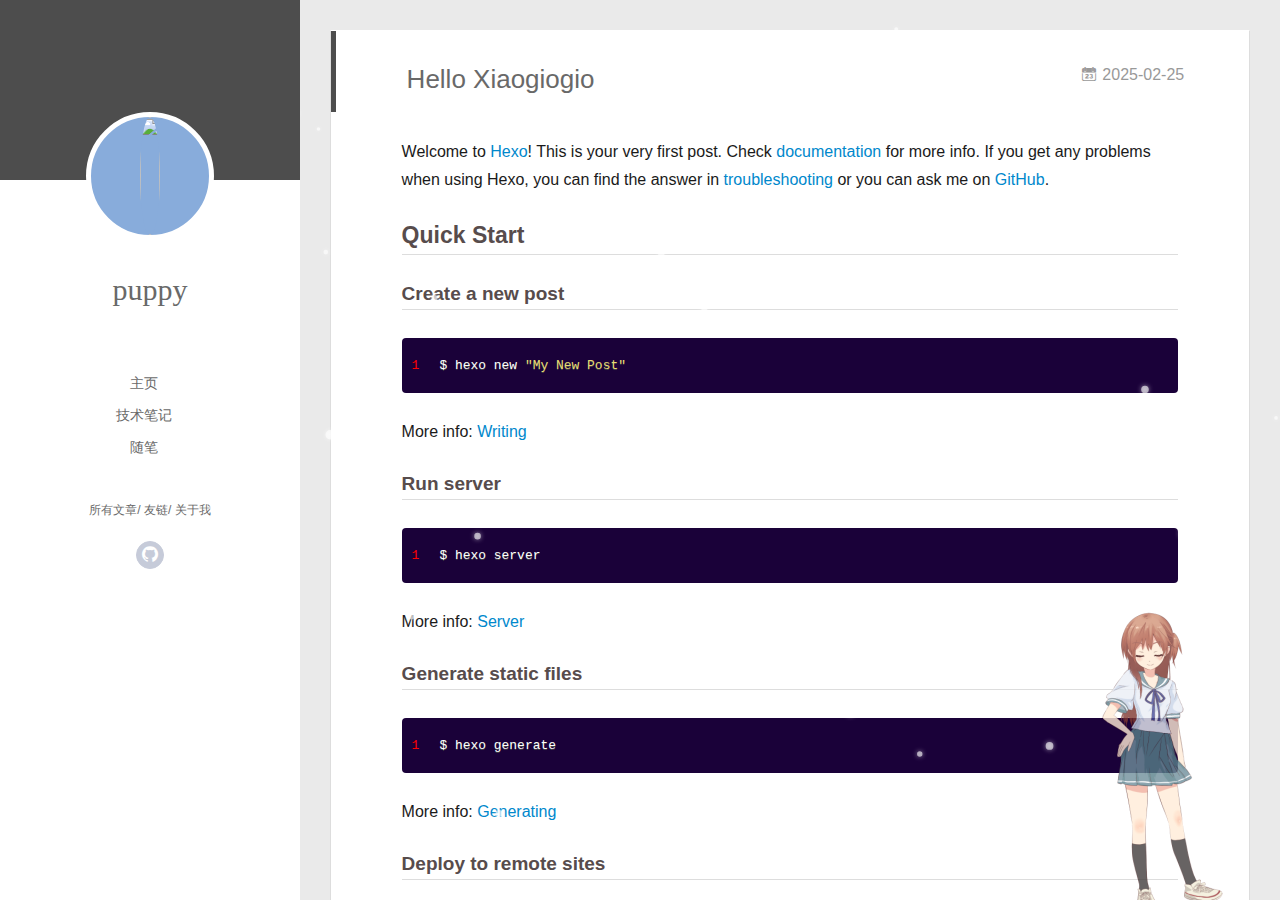
==== commit 07aa27ce: "Site updated: 2025-02-26 17:15:42" ====
--- a/index.html
+++ b/index.html
@@ -75,7 +75,7 @@
 			
 				<li><a href="/" target="_blank">主页</a></li>
 			
-				<li><a href="https://zhousiwei.gitee.io/ibooks/" target="_blank">技术笔记</a></li>
+				<li><a href="https://puppy.xin/blog/" target="_blank">技术笔记</a></li>
 			
 				<li><a href="/tags/%E9%9A%8F%E7%AC%94/" target="_blank">随笔</a></li>
 			
@@ -157,7 +157,7 @@
 				
 					<li style="width: 33.333333333333336%"><a href="/">主页</a></li>
 		        
-					<li style="width: 33.333333333333336%"><a target="_blank" rel="noopener" href="https://zhousiwei.gitee.io/ibooks/">技术笔记</a></li>
+					<li style="width: 33.333333333333336%"><a target="_blank" rel="noopener" href="https://puppy.xin/blog/">技术笔记</a></li>
 		        
 					<li style="width: 33.333333333333336%"><a href="/tags/%E9%9A%8F%E7%AC%94/">随笔</a></li>
 		        
@@ -207,13 +207,8 @@
   
   <div class="article-entry" itemprop="articleBody">
     
-    <!-- Welcome to [Hexo](https://hexo.io/)! This is your very first post. Check [documentation](https://hexo.io/docs/) for more info. If you get any problems when using Hexo, you can find the answer in [troubleshooting](https://hexo.io/docs/troubleshooting.html) or you can ask me on [GitHub](https://github.com/hexojs/hexo/issues).
-
-## Quick Start
-
-### Create a new post
-
-<figure class="highlight bash"><table><tr><td class="gutter"><pre><span class="line">1</span><br></pre></td><td class="code"><pre><span class="line">$ hexo new <span class="string">&quot;My New Post&quot;</span></span><br></pre></td></tr></table></figure>
+    <p>Welcome to <a target="_blank" rel="noopener" href="https://hexo.io/">Hexo</a>! This is your very first post. Check <a target="_blank" rel="noopener" href="https://hexo.io/docs/">documentation</a> for more info. If you get any problems when using Hexo, you can find the answer in <a target="_blank" rel="noopener" href="https://hexo.io/docs/troubleshooting.html">troubleshooting</a> or you can ask me on <a target="_blank" rel="noopener" href="https://github.com/hexojs/hexo/issues">GitHub</a>.</p>
+<h2 id="Quick-Start"><a href="#Quick-Start" class="headerlink" title="Quick Start"></a>Quick Start</h2><h3 id="Create-a-new-post"><a href="#Create-a-new-post" class="headerlink" title="Create a new post"></a>Create a new post</h3><figure class="highlight bash"><table><tr><td class="gutter"><pre><span class="line">1</span><br></pre></td><td class="code"><pre><span class="line">$ hexo new <span class="string">&quot;My New Post&quot;</span></span><br></pre></td></tr></table></figure>
 
 <p>More info: <a target="_blank" rel="noopener" href="https://hexo.io/docs/writing.html">Writing</a></p>
 <h3 id="Run-server"><a href="#Run-server" class="headerlink" title="Run server"></a>Run server</h3><figure class="highlight bash"><table><tr><td class="gutter"><pre><span class="line">1</span><br></pre></td><td class="code"><pre><span class="line">$ hexo server</span><br></pre></td></tr></table></figure>
@@ -224,7 +219,7 @@
 <p>More info: <a target="_blank" rel="noopener" href="https://hexo.io/docs/generating.html">Generating</a></p>
 <h3 id="Deploy-to-remote-sites"><a href="#Deploy-to-remote-sites" class="headerlink" title="Deploy to remote sites"></a>Deploy to remote sites</h3><figure class="highlight bash"><table><tr><td class="gutter"><pre><span class="line">1</span><br></pre></td><td class="code"><pre><span class="line">$ hexo deploy</span><br></pre></td></tr></table></figure>
 
-<p>More info: <a target="_blank" rel="noopener" href="https://hexo.io/docs/one-command-deployment.html">Deployment</a> –&gt;</p>
+<p>More info: <a target="_blank" rel="noopener" href="https://hexo.io/docs/one-command-deployment.html">Deployment</a></p>
 
     
 
@@ -595,6 +590,66 @@
   <!-- <script async type="text/javascript" size="90" alpha="0.2" zIndex="0" src="/plugins/ribbon.js/ribbon.min.js"></script> -->
   
   
+    <script type="text/javascript" src="/plugins/live2d-widget.js/L2Dwidget.min.js"></script>
+<script type="text/javascript">
+  /**
+   * 完整配置请参考：https://l2dwidget.js.org/docs/class/src/index.js~L2Dwidget.html#instance-method-init
+   */
+  var pluginModelPath = "assets/", // 模型的文件路径，无需更改
+    pluginRootPath = "/live2d_models/"; // 插件的路径，无需更改
+  //特定的模型json文件名称
+  var modelPathJson = {
+    "epsilon2_1": "Epsilon2.1",
+    "gf": "Gantzert_Felixander",
+    "haru/01": "haru01",
+    "haru/02": "haru02",
+    "nietzsche": "nietzche"
+  }
+
+  
+    var modelName = "hibiki";
+  
+
+  var modelJsonPath = "";
+  if (modelPathJson[modelName]) {
+    modelJsonPath = pluginRootPath + modelName + "/" + pluginModelPath + modelPathJson[modelName] +
+      ".model.json";
+  } else {
+    modelJsonPath = pluginRootPath + modelName + "/" + pluginModelPath + modelName + ".model.json";
+  }
+  L2Dwidget.init({
+    model: {
+      jsonPath: modelJsonPath
+    },
+    display: {
+       position: "right", 
+       width: 145, 
+       height: 315, 
+       hOffset: 50, 
+      
+    },
+    mobile: {
+       show: false, 
+       scale: 0.6 
+    },
+    react: {
+       opacity: 0.8 
+    }
+  })
+
+</script>
+
+  
+  
+  <script type="text/javascript" src="/lib/snow.js"></script>
+  <script type="text/javascript" src="/lib/jquery-2.1.4.min.js"></script>
+  <script>
+    snow.down();
+    $(window).resize(function() {
+      $("canvas").css("z-index","500").remove();
+      snow.down();
+    });
+  </script>
   
 </body>
 
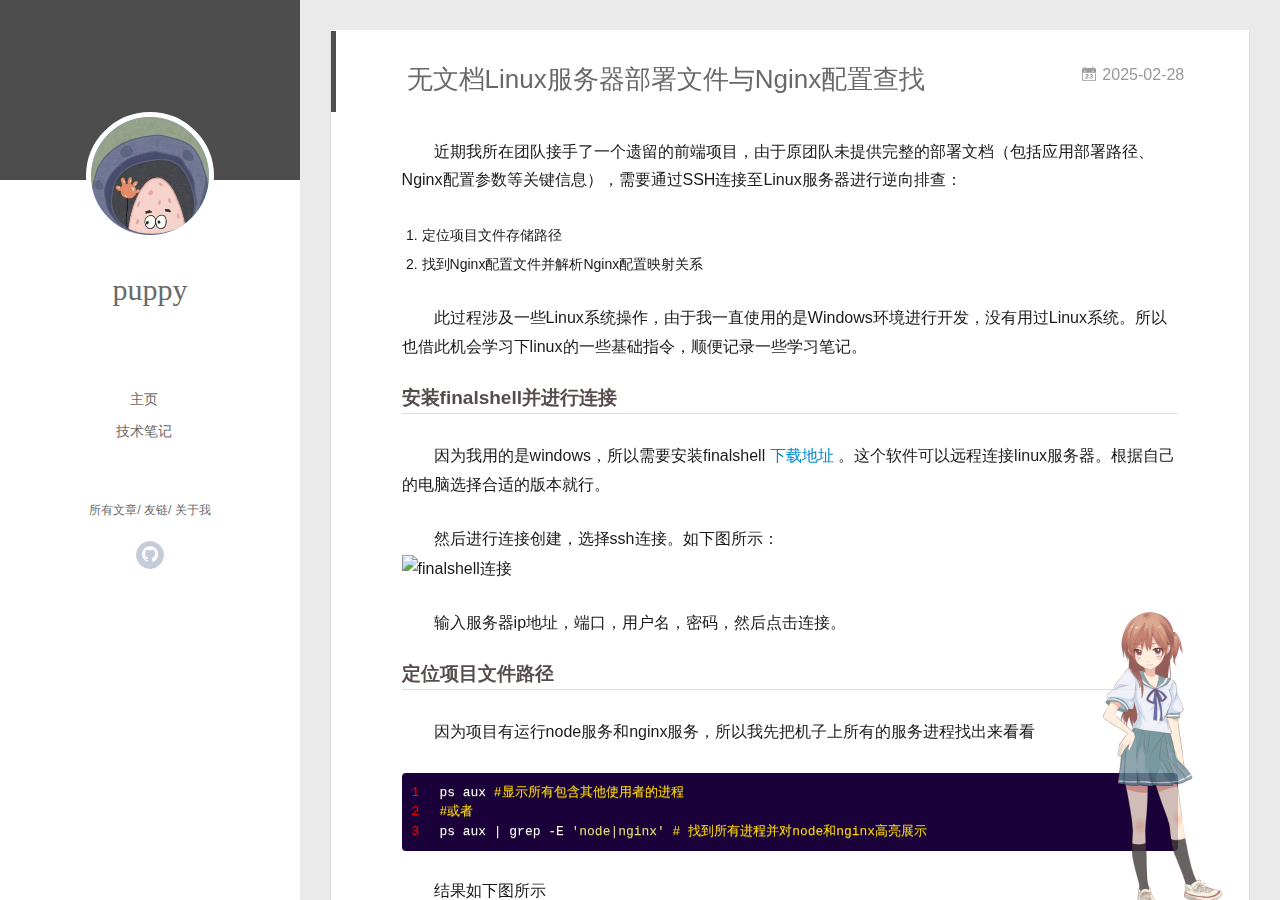
==== commit d618f65e: "Site updated: 2025-02-28 15:18:20" ====
--- a/index.html
+++ b/index.html
@@ -5,7 +5,7 @@
   
   <meta name="renderer" content="webkit">
   <meta http-equiv="X-UA-Compatible" content="IE=edge" >
-  <link rel="dns-prefetch" href="http://example.com">
+  <link rel="dns-prefetch" href="https://ispuppy.github.io">
   <title>puppy</title>
   <meta name="generator" content="hexo-theme-yilia-plus">
   <meta name="viewport" content="width=device-width, initial-scale=1, maximum-scale=1">
@@ -16,7 +16,7 @@
   
   <meta property="og:type" content="website">
 <meta property="og:title" content="puppy">
-<meta property="og:url" content="http://example.com/index.html">
+<meta property="og:url" content="https://ispuppy.github.io/index.html">
 <meta property="og:site_name" content="puppy">
 <meta property="og:locale" content="en_US">
 <meta property="article:author" content="puppy">
@@ -25,7 +25,7 @@
     <link rel="alternative" href="/atom.xml" title="puppy" type="application/atom+xml">
   
   
-    <link rel="icon" href="/favicon.ico">
+    <link rel="icon" href="/img/head.jpg">
   
   
     <link rel="apple-touch-icon" href="/apple-touch-icon-180x180.png">
@@ -76,8 +76,6 @@
 				<li><a href="/" target="_blank">主页</a></li>
 			
 				<li><a href="https://puppy.xin/blog/" target="_blank">技术笔记</a></li>
-			
-				<li><a href="/tags/%E9%9A%8F%E7%AC%94/" target="_blank">随笔</a></li>
 			
 			</ul>
 		</nav>
@@ -136,8 +134,6 @@
 			
 				
 			
-				
-			
 			
 			
 			<nav class="header-nav">
@@ -152,14 +148,12 @@
 			</nav>
 
 			<nav class="header-menu js-header-menu">
-				<ul style="width: 70%">
-				
-				
-					<li style="width: 33.333333333333336%"><a href="/">主页</a></li>
+				<ul style="width: 50%">
+				
+				
+					<li style="width: 50%"><a href="/">主页</a></li>
 		        
-					<li style="width: 33.333333333333336%"><a target="_blank" rel="noopener" href="https://puppy.xin/blog/">技术笔记</a></li>
-		        
-					<li style="width: 33.333333333333336%"><a href="/tags/%E9%9A%8F%E7%AC%94/">随笔</a></li>
+					<li style="width: 50%"><a target="_blank" rel="noopener" href="https://puppy.xin/blog/">技术笔记</a></li>
 		        
 				</ul>
 			</nav>
@@ -178,7 +172,7 @@
             
 
   
-    <article id="post-hello-world" class="article article-type-post  article-index" itemscope itemprop="blogPost">
+    <article id="post-linuxstudy" class="article article-type-post  article-index" itemscope itemprop="blogPost">
   <div class="article-inner">
     
       <header class="article-header">
@@ -186,7 +180,7 @@
   
     <h1 itemprop="name">
 	
-	  <a class="article-title" href="/2025/02/25/hello-world/" target="_blank">Hello Xiaogiogio</a>
+	  <a class="article-title" href="/2025/02/28/linuxstudy/" target="_blank">无文档Linux服务器部署文件与Nginx配置查找</a>
   
     </h1>
   
@@ -194,8 +188,8 @@
 
   
   
-<a href="/2025/02/25/hello-world/" class="archive-article-date">
-        <time datetime="2025-02-25T11:07:12.237Z" itemprop="datePublished"><i class="icon-calendar icon"></i>2025-02-25</time>
+<a href="/2025/02/28/linuxstudy/" class="archive-article-date">
+        <time datetime="2025-02-28T03:55:24.000Z" itemprop="datePublished"><i class="icon-calendar icon"></i>2025-02-28</time>
 </a>
 
   
@@ -207,19 +201,59 @@
   
   <div class="article-entry" itemprop="articleBody">
     
-    <p>Welcome to <a target="_blank" rel="noopener" href="https://hexo.io/">Hexo</a>! This is your very first post. Check <a target="_blank" rel="noopener" href="https://hexo.io/docs/">documentation</a> for more info. If you get any problems when using Hexo, you can find the answer in <a target="_blank" rel="noopener" href="https://hexo.io/docs/troubleshooting.html">troubleshooting</a> or you can ask me on <a target="_blank" rel="noopener" href="https://github.com/hexojs/hexo/issues">GitHub</a>.</p>
-<h2 id="Quick-Start"><a href="#Quick-Start" class="headerlink" title="Quick Start"></a>Quick Start</h2><h3 id="Create-a-new-post"><a href="#Create-a-new-post" class="headerlink" title="Create a new post"></a>Create a new post</h3><figure class="highlight bash"><table><tr><td class="gutter"><pre><span class="line">1</span><br></pre></td><td class="code"><pre><span class="line">$ hexo new <span class="string">&quot;My New Post&quot;</span></span><br></pre></td></tr></table></figure>
-
-<p>More info: <a target="_blank" rel="noopener" href="https://hexo.io/docs/writing.html">Writing</a></p>
-<h3 id="Run-server"><a href="#Run-server" class="headerlink" title="Run server"></a>Run server</h3><figure class="highlight bash"><table><tr><td class="gutter"><pre><span class="line">1</span><br></pre></td><td class="code"><pre><span class="line">$ hexo server</span><br></pre></td></tr></table></figure>
-
-<p>More info: <a target="_blank" rel="noopener" href="https://hexo.io/docs/server.html">Server</a></p>
-<h3 id="Generate-static-files"><a href="#Generate-static-files" class="headerlink" title="Generate static files"></a>Generate static files</h3><figure class="highlight bash"><table><tr><td class="gutter"><pre><span class="line">1</span><br></pre></td><td class="code"><pre><span class="line">$ hexo generate</span><br></pre></td></tr></table></figure>
-
-<p>More info: <a target="_blank" rel="noopener" href="https://hexo.io/docs/generating.html">Generating</a></p>
-<h3 id="Deploy-to-remote-sites"><a href="#Deploy-to-remote-sites" class="headerlink" title="Deploy to remote sites"></a>Deploy to remote sites</h3><figure class="highlight bash"><table><tr><td class="gutter"><pre><span class="line">1</span><br></pre></td><td class="code"><pre><span class="line">$ hexo deploy</span><br></pre></td></tr></table></figure>
-
-<p>More info: <a target="_blank" rel="noopener" href="https://hexo.io/docs/one-command-deployment.html">Deployment</a></p>
+    <p>&emsp;&emsp;近期我所在团队接手了一个遗留的前端项目，由于原团队未提供完整的部署文档（包括应用部署路径、Nginx配置参数等关键信息），需要通过SSH连接至Linux服务器进行逆向排查：  </p>
+<ol>
+<li>定位项目文件存储路径</li>
+<li>找到Nginx配置文件并解析Nginx配置映射关系</li>
+</ol>
+<p>&emsp;&emsp;此过程涉及一些Linux系统操作，由于我一直使用的是Windows环境进行开发，没有用过Linux系统。所以也借此机会学习下linux的一些基础指令，顺便记录一些学习笔记。</p>
+<h3 id="安装finalshell并进行连接"><a href="#安装finalshell并进行连接" class="headerlink" title="安装finalshell并进行连接"></a>安装finalshell并进行连接</h3><p>&emsp;&emsp;因为我用的是windows，所以需要安装finalshell <a target="_blank" rel="noopener" href="https://www.hostbuf.com/t/988.html">下载地址</a> 。这个软件可以远程连接linux服务器。根据自己的电脑选择合适的版本就行。</p>
+<p>&emsp;&emsp;然后进行连接创建，选择ssh连接。如下图所示：<br><img src="/finalshell.png" alt="finalshell连接"></p>
+<p>&emsp;&emsp;输入服务器ip地址，端口，用户名，密码，然后点击连接。</p>
+<h3 id="定位项目文件路径"><a href="#定位项目文件路径" class="headerlink" title="定位项目文件路径"></a>定位项目文件路径</h3><p>&emsp;&emsp;因为项目有运行node服务和nginx服务，所以我先把机子上所有的服务进程找出来看看</p>
+<figure class="highlight bash"><table><tr><td class="gutter"><pre><span class="line">1</span><br><span class="line">2</span><br><span class="line">3</span><br></pre></td><td class="code"><pre><span class="line">ps aux <span class="comment">#显示所有包含其他使用者的进程</span></span><br><span class="line"><span class="comment">#或者</span></span><br><span class="line">ps aux | grep -E <span class="string">&#x27;node|nginx&#x27;</span> <span class="comment"># 找到所有进程并对node和nginx高亮展示</span></span><br></pre></td></tr></table></figure>
+
+<p>&emsp;&emsp;结果如下图所示<br><img src="/./linuxstudy/bwtest.png" alt="ps aux"></p>
+<p>&emsp;&emsp;框起来的这几个进程很像是测试环境运行的node服务，根据上面的运行路径，找到bwtest文件看一下。</p>
+<figure class="highlight bash"><table><tr><td class="gutter"><pre><span class="line">1</span><br></pre></td><td class="code"><pre><span class="line"><span class="built_in">ls</span> -a /data/bwtest/project <span class="comment">#查看目录下所有文件</span></span><br></pre></td></tr></table></figure>
+
+<p>&emsp;&emsp;这些文件基本和我在git上看到的项目仓库基本一致，所以可以基本断定这就是项目文件的存储路径了。</p>
+<h3 id="找到Nginx配置文件并解析Nginx配置映射关系"><a href="#找到Nginx配置文件并解析Nginx配置映射关系" class="headerlink" title="找到Nginx配置文件并解析Nginx配置映射关系"></a>找到Nginx配置文件并解析Nginx配置映射关系</h3><p>&emsp;&emsp;这里的话可以先尝试通过进程id来找到运行路径，然后再获取该进程对应的配置文件路径</p>
+<h5 id="查找nginx服务进程"><a href="#查找nginx服务进程" class="headerlink" title="查找nginx服务进程"></a>查找nginx服务进程</h5><p>&emsp;查找Nginx服务进程有两种方式</p>
+<ol>
+<li><strong>上文用过的通过 <font color="red">ps aux | grep nginx</font> 找到所有的进程</strong></li>
+</ol>
+<p><img src="/./linuxstudy/nginx.png" alt="nginx"></p>
+<ol start="2">
+<li><strong>通过端口找进程</strong><br>nginx常用端口一般为80</li>
+</ol>
+<figure class="highlight bash"><table><tr><td class="gutter"><pre><span class="line">1</span><br></pre></td><td class="code"><pre><span class="line">netstat -nlp | grep 80 <span class="comment">#显示端口80的连接情况</span></span><br></pre></td></tr></table></figure>
+
+<p>&emsp;&emsp;可以看到Ngigx的进程pid为<strong>20577</strong><br><img src="/./linuxstudy/port.png" alt="nginx port"></p>
+<h5 id="通过进程id查找Nginx配置文件"><a href="#通过进程id查找Nginx配置文件" class="headerlink" title="通过进程id查找Nginx配置文件"></a>通过进程id查找Nginx配置文件</h5><p>&emsp;&emsp;在Linux中，每个进程的信息都存储在&#x2F;proc目录下，进程ID对应的子目录里会有详细信息。</p>
+<figure class="highlight bash"><table><tr><td class="gutter"><pre><span class="line">1</span><br></pre></td><td class="code"><pre><span class="line"><span class="built_in">ls</span> -l /proc/20577/exe <span class="comment">#查看进程20577的运行路径</span></span><br></pre></td></tr></table></figure>
+
+<p><img src="/./linuxstudy/usr.png" alt="运行路径"></p>
+<p>&emsp;&emsp;运行路径为<strong>usr&#x2F;sbin&#x2F;nginx</strong>,然后通过运行路径查找Nginx配置文件</p>
+<figure class="highlight bash"><table><tr><td class="gutter"><pre><span class="line">1</span><br></pre></td><td class="code"><pre><span class="line">/usr/sbin/nginx -t <span class="comment">#使用-t参数就可以获取该进程对应的配置文件路径</span></span><br></pre></td></tr></table></figure>
+
+<p>这里可以看到nginx的配置文件路径为**&#x2F;etc&#x2F;nginx&#x2F;nginx.conf**<br><img src="/./linuxstudy/sbin.png" alt="配置文件路径"><br>&emsp;&emsp;到这里基本上逆向查找的文件都找到了。</p>
+<h3 id="Nginx配置文件默认路径"><a href="#Nginx配置文件默认路径" class="headerlink" title="Nginx配置文件默认路径"></a>Nginx配置文件默认路径</h3><p>&emsp;&emsp;在Linux中，Nginx的配置文件一般位于<strong>etc&#x2F;nginx&#x2F;nginx.conf</strong>。这个路径是Nginx的默认配置文件路径。</p>
+<figure class="highlight text"><table><tr><td class="gutter"><pre><span class="line">1</span><br><span class="line">2</span><br><span class="line">3</span><br><span class="line">4</span><br><span class="line">5</span><br><span class="line">6</span><br><span class="line">7</span><br></pre></td><td class="code"><pre><span class="line">/etc/nginx/</span><br><span class="line">├── nginx.conf              # 必加载主配置</span><br><span class="line">├── mime.types              # MIME类型映射</span><br><span class="line">├── conf.d/                 # 标准模块化配置目录</span><br><span class="line">├── sites-enabled/          # 加载符号链接的站点配置</span><br><span class="line">├── modules-enabled/*.conf  # 动态模块配置</span><br><span class="line">└── fastcgi_params          # FastCGI参数文件</span><br></pre></td></tr></table></figure>
+
+<p>&emsp;&emsp;这里得提一下<strong>conf.d</strong>目录。conf.d目录是Nginx的配置文件目录，主要作用：</p>
+<ul>
+<li>配置分离： 将不同业务&#x2F;站点的配置拆分为独立文件</li>
+<li>动态加载：方便通过增删文件管理配置（无需修改主配置文件）</li>
+<li>规范管理：通常存放server块配置、反向代理规则等</li>
+</ul>
+<p><strong>&#x2F;etc&#x2F;nginx&#x2F;nginx.conf 中通常包含：</strong></p>
+<figure class="highlight text"><table><tr><td class="gutter"><pre><span class="line">1</span><br><span class="line">2</span><br></pre></td><td class="code"><pre><span class="line">include /etc/nginx/conf.d/*.conf; # 加载conf.d目录下所有的.conf文件。按文件名字母序加载（00-default.conf会比api.conf先加载）</span><br><span class="line">include /etc/nginx/conf.d/*/*.conf; # 加载目录下所有子目录中的以.conf为后缀的文件</span><br></pre></td></tr></table></figure>
+
+<p>我这里打印下看看conf.d目录下有哪些配置文件</p>
+<figure class="highlight bash"><table><tr><td class="gutter"><pre><span class="line">1</span><br></pre></td><td class="code"><pre><span class="line"><span class="built_in">ls</span> -lR /etc/nginx/conf.d/ <span class="comment">#递归列举目录下所有的文件</span></span><br></pre></td></tr></table></figure>
+
+<p>可以看到很多.conf文件，其中l开头的文件，属于<strong>软链接</strong>，指向其他文件。后面指向的真实地址就是我们之前找到的项目文件路径。<br><img src="/./linuxstudy/link.png" alt="nginx配置文件"></p>
 
     
 
@@ -235,7 +269,7 @@
 
     
     <p class="article-more-link">
-      <a class="article-more-a" href="/2025/02/25/hello-world/">展开全文 >></a>
+      <a class="article-more-a" href="/2025/02/28/linuxstudy/">展开全文 >></a>
     </p>
     
 
@@ -275,7 +309,7 @@
   <div class="outer">
     <div id="footer-info">
     	<div class="footer-left">
-    		&copy; 2025 <a href="http://example.com/" target="_blank">puppy</a>
+    		&copy; 2025 <a href="https://ispuppy.github.io/" target="_blank">puppy</a>
     	</div>
       	<div class="footer-right">
 			
@@ -641,16 +675,6 @@
 
   
   
-  <script type="text/javascript" src="/lib/snow.js"></script>
-  <script type="text/javascript" src="/lib/jquery-2.1.4.min.js"></script>
-  <script>
-    snow.down();
-    $(window).resize(function() {
-      $("canvas").css("z-index","500").remove();
-      snow.down();
-    });
-  </script>
-  
 </body>
 
 </html>
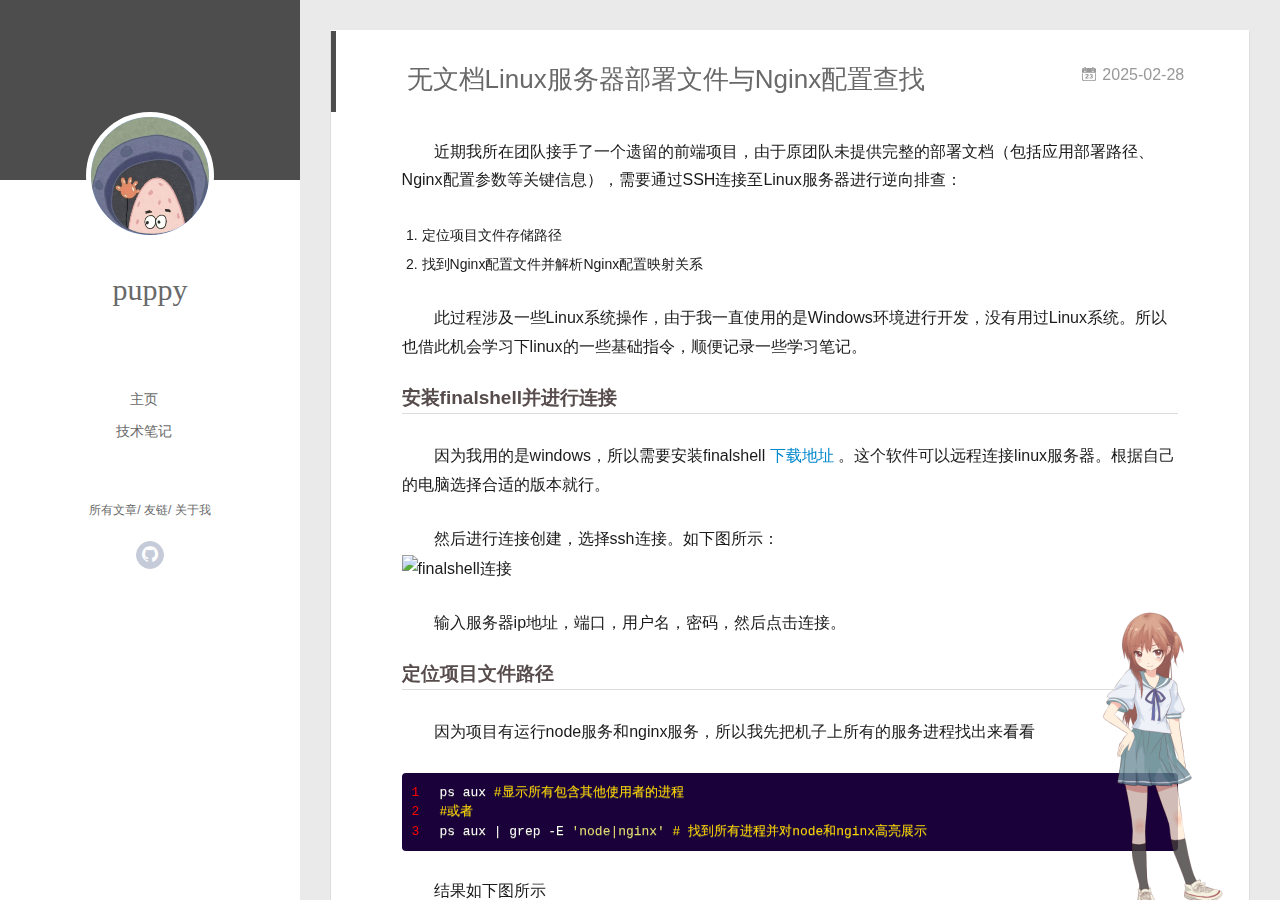
==== commit 3e14c9ff: "Site updated: 2025-02-28 15:35:45" ====
--- a/index.html
+++ b/index.html
@@ -208,12 +208,12 @@
 </ol>
 <p>&emsp;&emsp;此过程涉及一些Linux系统操作，由于我一直使用的是Windows环境进行开发，没有用过Linux系统。所以也借此机会学习下linux的一些基础指令，顺便记录一些学习笔记。</p>
 <h3 id="安装finalshell并进行连接"><a href="#安装finalshell并进行连接" class="headerlink" title="安装finalshell并进行连接"></a>安装finalshell并进行连接</h3><p>&emsp;&emsp;因为我用的是windows，所以需要安装finalshell <a target="_blank" rel="noopener" href="https://www.hostbuf.com/t/988.html">下载地址</a> 。这个软件可以远程连接linux服务器。根据自己的电脑选择合适的版本就行。</p>
-<p>&emsp;&emsp;然后进行连接创建，选择ssh连接。如下图所示：<br><img src="/finalshell.png" alt="finalshell连接"></p>
+<p>&emsp;&emsp;然后进行连接创建，选择ssh连接。如下图所示：<br><img src="finalshell.png" alt="finalshell连接"></p>
 <p>&emsp;&emsp;输入服务器ip地址，端口，用户名，密码，然后点击连接。</p>
 <h3 id="定位项目文件路径"><a href="#定位项目文件路径" class="headerlink" title="定位项目文件路径"></a>定位项目文件路径</h3><p>&emsp;&emsp;因为项目有运行node服务和nginx服务，所以我先把机子上所有的服务进程找出来看看</p>
 <figure class="highlight bash"><table><tr><td class="gutter"><pre><span class="line">1</span><br><span class="line">2</span><br><span class="line">3</span><br></pre></td><td class="code"><pre><span class="line">ps aux <span class="comment">#显示所有包含其他使用者的进程</span></span><br><span class="line"><span class="comment">#或者</span></span><br><span class="line">ps aux | grep -E <span class="string">&#x27;node|nginx&#x27;</span> <span class="comment"># 找到所有进程并对node和nginx高亮展示</span></span><br></pre></td></tr></table></figure>
 
-<p>&emsp;&emsp;结果如下图所示<br><img src="/./linuxstudy/bwtest.png" alt="ps aux"></p>
+<p>&emsp;&emsp;结果如下图所示<br><img src="bwtest.png" alt="ps aux"></p>
 <p>&emsp;&emsp;框起来的这几个进程很像是测试环境运行的node服务，根据上面的运行路径，找到bwtest文件看一下。</p>
 <figure class="highlight bash"><table><tr><td class="gutter"><pre><span class="line">1</span><br></pre></td><td class="code"><pre><span class="line"><span class="built_in">ls</span> -a /data/bwtest/project <span class="comment">#查看目录下所有文件</span></span><br></pre></td></tr></table></figure>
 
@@ -223,21 +223,21 @@
 <ol>
 <li><strong>上文用过的通过 <font color="red">ps aux | grep nginx</font> 找到所有的进程</strong></li>
 </ol>
-<p><img src="/./linuxstudy/nginx.png" alt="nginx"></p>
+<p><img src="nginx.png" alt="nginx"></p>
 <ol start="2">
 <li><strong>通过端口找进程</strong><br>nginx常用端口一般为80</li>
 </ol>
 <figure class="highlight bash"><table><tr><td class="gutter"><pre><span class="line">1</span><br></pre></td><td class="code"><pre><span class="line">netstat -nlp | grep 80 <span class="comment">#显示端口80的连接情况</span></span><br></pre></td></tr></table></figure>
 
-<p>&emsp;&emsp;可以看到Ngigx的进程pid为<strong>20577</strong><br><img src="/./linuxstudy/port.png" alt="nginx port"></p>
+<p>&emsp;&emsp;可以看到Ngigx的进程pid为<strong>20577</strong><br><img src="port.png" alt="nginx port"></p>
 <h5 id="通过进程id查找Nginx配置文件"><a href="#通过进程id查找Nginx配置文件" class="headerlink" title="通过进程id查找Nginx配置文件"></a>通过进程id查找Nginx配置文件</h5><p>&emsp;&emsp;在Linux中，每个进程的信息都存储在&#x2F;proc目录下，进程ID对应的子目录里会有详细信息。</p>
 <figure class="highlight bash"><table><tr><td class="gutter"><pre><span class="line">1</span><br></pre></td><td class="code"><pre><span class="line"><span class="built_in">ls</span> -l /proc/20577/exe <span class="comment">#查看进程20577的运行路径</span></span><br></pre></td></tr></table></figure>
 
-<p><img src="/./linuxstudy/usr.png" alt="运行路径"></p>
+<p><img src="usr.png" alt="运行路径"></p>
 <p>&emsp;&emsp;运行路径为<strong>usr&#x2F;sbin&#x2F;nginx</strong>,然后通过运行路径查找Nginx配置文件</p>
 <figure class="highlight bash"><table><tr><td class="gutter"><pre><span class="line">1</span><br></pre></td><td class="code"><pre><span class="line">/usr/sbin/nginx -t <span class="comment">#使用-t参数就可以获取该进程对应的配置文件路径</span></span><br></pre></td></tr></table></figure>
 
-<p>这里可以看到nginx的配置文件路径为**&#x2F;etc&#x2F;nginx&#x2F;nginx.conf**<br><img src="/./linuxstudy/sbin.png" alt="配置文件路径"><br>&emsp;&emsp;到这里基本上逆向查找的文件都找到了。</p>
+<p>这里可以看到nginx的配置文件路径为**&#x2F;etc&#x2F;nginx&#x2F;nginx.conf**<br><img src="sbin.png" alt="配置文件路径"><br>&emsp;&emsp;到这里基本上逆向查找的文件都找到了。</p>
 <h3 id="Nginx配置文件默认路径"><a href="#Nginx配置文件默认路径" class="headerlink" title="Nginx配置文件默认路径"></a>Nginx配置文件默认路径</h3><p>&emsp;&emsp;在Linux中，Nginx的配置文件一般位于<strong>etc&#x2F;nginx&#x2F;nginx.conf</strong>。这个路径是Nginx的默认配置文件路径。</p>
 <figure class="highlight text"><table><tr><td class="gutter"><pre><span class="line">1</span><br><span class="line">2</span><br><span class="line">3</span><br><span class="line">4</span><br><span class="line">5</span><br><span class="line">6</span><br><span class="line">7</span><br></pre></td><td class="code"><pre><span class="line">/etc/nginx/</span><br><span class="line">├── nginx.conf              # 必加载主配置</span><br><span class="line">├── mime.types              # MIME类型映射</span><br><span class="line">├── conf.d/                 # 标准模块化配置目录</span><br><span class="line">├── sites-enabled/          # 加载符号链接的站点配置</span><br><span class="line">├── modules-enabled/*.conf  # 动态模块配置</span><br><span class="line">└── fastcgi_params          # FastCGI参数文件</span><br></pre></td></tr></table></figure>
 
@@ -253,7 +253,7 @@
 <p>我这里打印下看看conf.d目录下有哪些配置文件</p>
 <figure class="highlight bash"><table><tr><td class="gutter"><pre><span class="line">1</span><br></pre></td><td class="code"><pre><span class="line"><span class="built_in">ls</span> -lR /etc/nginx/conf.d/ <span class="comment">#递归列举目录下所有的文件</span></span><br></pre></td></tr></table></figure>
 
-<p>可以看到很多.conf文件，其中l开头的文件，属于<strong>软链接</strong>，指向其他文件。后面指向的真实地址就是我们之前找到的项目文件路径。<br><img src="/./linuxstudy/link.png" alt="nginx配置文件"></p>
+<p>可以看到很多.conf文件，其中l开头的文件，属于<strong>软链接</strong>，指向其他文件。后面指向的真实地址就是我们之前找到的项目文件路径。<br><img src="link.png" alt="nginx配置文件"></p>
 
     
 
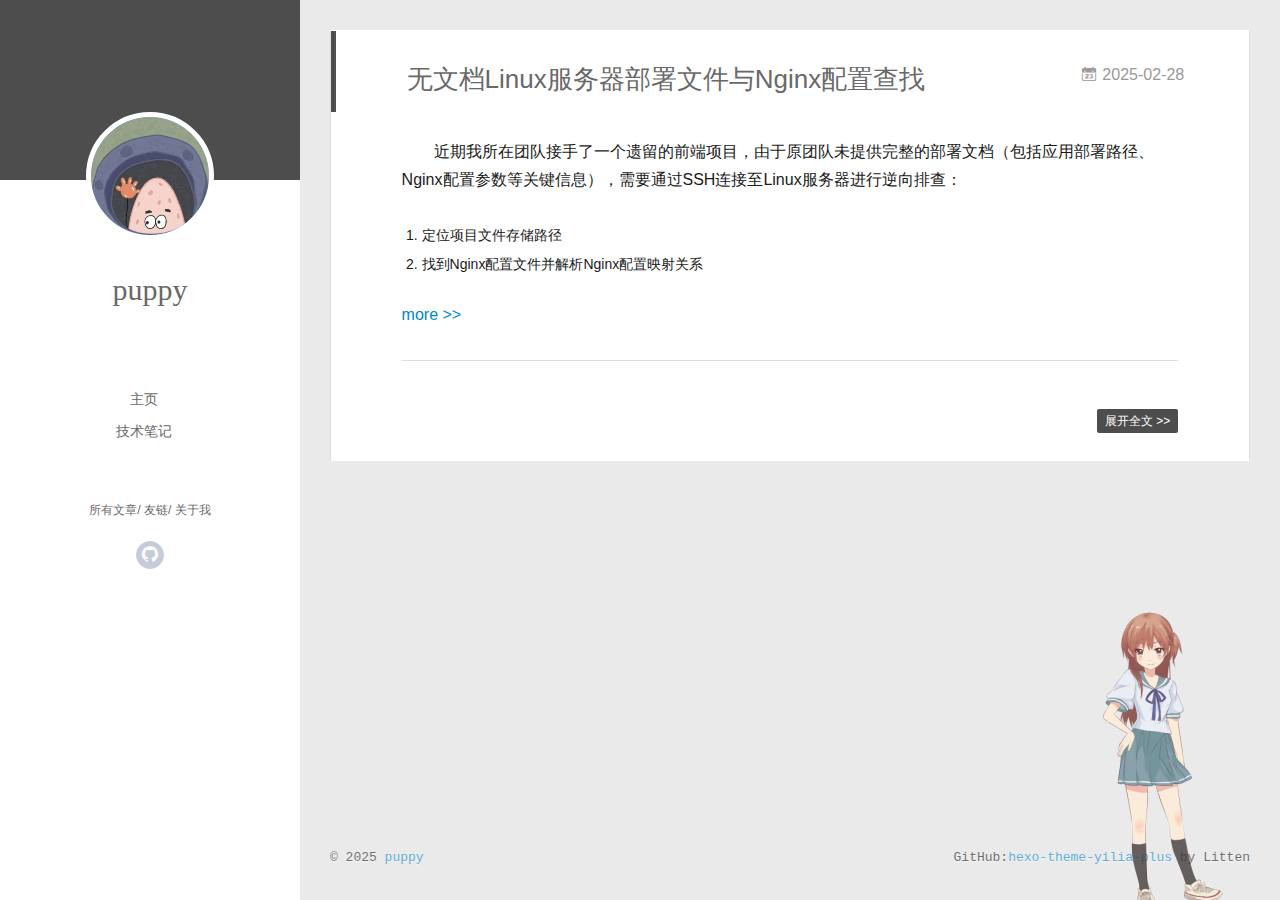
==== commit 9dfe1880: "Site updated: 2025-02-28 16:00:18" ====
--- a/index.html
+++ b/index.html
@@ -73,9 +73,9 @@
 		<nav class="header-menu">
 			<ul>
 			
-				<li><a href="/" target="_blank">主页</a></li>
-			
-				<li><a href="https://puppy.xin/blog/" target="_blank">技术笔记</a></li>
+				<li><a href="/" >主页</a></li>
+			
+				<li><a target="_blank" rel="noopener" href="https://puppy.xin/blog/" >技术笔记</a></li>
 			
 			</ul>
 		</nav>
@@ -98,8 +98,8 @@
 			<div class="social">
 				
 					
-						<a class="github" href="https://github.com/ispuppy" 
-												title="GitHub" target="_blank"><i class="icon-github"></i></a>
+						<a class="github" target="_blank" rel="noopener" href="https://github.com/ispuppy" 
+												title="GitHub" ><i class="icon-github"></i></a>
 					
 				
 			</div>
@@ -206,55 +206,9 @@
 <li>定位项目文件存储路径</li>
 <li>找到Nginx配置文件并解析Nginx配置映射关系</li>
 </ol>
-<p>&emsp;&emsp;此过程涉及一些Linux系统操作，由于我一直使用的是Windows环境进行开发，没有用过Linux系统。所以也借此机会学习下linux的一些基础指令，顺便记录一些学习笔记。</p>
-<h3 id="安装finalshell并进行连接"><a href="#安装finalshell并进行连接" class="headerlink" title="安装finalshell并进行连接"></a>安装finalshell并进行连接</h3><p>&emsp;&emsp;因为我用的是windows，所以需要安装finalshell <a target="_blank" rel="noopener" href="https://www.hostbuf.com/t/988.html">下载地址</a> 。这个软件可以远程连接linux服务器。根据自己的电脑选择合适的版本就行。</p>
-<p>&emsp;&emsp;然后进行连接创建，选择ssh连接。如下图所示：<br><img src="finalshell.png" alt="finalshell连接"></p>
-<p>&emsp;&emsp;输入服务器ip地址，端口，用户名，密码，然后点击连接。</p>
-<h3 id="定位项目文件路径"><a href="#定位项目文件路径" class="headerlink" title="定位项目文件路径"></a>定位项目文件路径</h3><p>&emsp;&emsp;因为项目有运行node服务和nginx服务，所以我先把机子上所有的服务进程找出来看看</p>
-<figure class="highlight bash"><table><tr><td class="gutter"><pre><span class="line">1</span><br><span class="line">2</span><br><span class="line">3</span><br></pre></td><td class="code"><pre><span class="line">ps aux <span class="comment">#显示所有包含其他使用者的进程</span></span><br><span class="line"><span class="comment">#或者</span></span><br><span class="line">ps aux | grep -E <span class="string">&#x27;node|nginx&#x27;</span> <span class="comment"># 找到所有进程并对node和nginx高亮展示</span></span><br></pre></td></tr></table></figure>
-
-<p>&emsp;&emsp;结果如下图所示<br><img src="bwtest.png" alt="ps aux"></p>
-<p>&emsp;&emsp;框起来的这几个进程很像是测试环境运行的node服务，根据上面的运行路径，找到bwtest文件看一下。</p>
-<figure class="highlight bash"><table><tr><td class="gutter"><pre><span class="line">1</span><br></pre></td><td class="code"><pre><span class="line"><span class="built_in">ls</span> -a /data/bwtest/project <span class="comment">#查看目录下所有文件</span></span><br></pre></td></tr></table></figure>
-
-<p>&emsp;&emsp;这些文件基本和我在git上看到的项目仓库基本一致，所以可以基本断定这就是项目文件的存储路径了。</p>
-<h3 id="找到Nginx配置文件并解析Nginx配置映射关系"><a href="#找到Nginx配置文件并解析Nginx配置映射关系" class="headerlink" title="找到Nginx配置文件并解析Nginx配置映射关系"></a>找到Nginx配置文件并解析Nginx配置映射关系</h3><p>&emsp;&emsp;这里的话可以先尝试通过进程id来找到运行路径，然后再获取该进程对应的配置文件路径</p>
-<h5 id="查找nginx服务进程"><a href="#查找nginx服务进程" class="headerlink" title="查找nginx服务进程"></a>查找nginx服务进程</h5><p>&emsp;查找Nginx服务进程有两种方式</p>
-<ol>
-<li><strong>上文用过的通过 <font color="red">ps aux | grep nginx</font> 找到所有的进程</strong></li>
-</ol>
-<p><img src="nginx.png" alt="nginx"></p>
-<ol start="2">
-<li><strong>通过端口找进程</strong><br>nginx常用端口一般为80</li>
-</ol>
-<figure class="highlight bash"><table><tr><td class="gutter"><pre><span class="line">1</span><br></pre></td><td class="code"><pre><span class="line">netstat -nlp | grep 80 <span class="comment">#显示端口80的连接情况</span></span><br></pre></td></tr></table></figure>
-
-<p>&emsp;&emsp;可以看到Ngigx的进程pid为<strong>20577</strong><br><img src="port.png" alt="nginx port"></p>
-<h5 id="通过进程id查找Nginx配置文件"><a href="#通过进程id查找Nginx配置文件" class="headerlink" title="通过进程id查找Nginx配置文件"></a>通过进程id查找Nginx配置文件</h5><p>&emsp;&emsp;在Linux中，每个进程的信息都存储在&#x2F;proc目录下，进程ID对应的子目录里会有详细信息。</p>
-<figure class="highlight bash"><table><tr><td class="gutter"><pre><span class="line">1</span><br></pre></td><td class="code"><pre><span class="line"><span class="built_in">ls</span> -l /proc/20577/exe <span class="comment">#查看进程20577的运行路径</span></span><br></pre></td></tr></table></figure>
-
-<p><img src="usr.png" alt="运行路径"></p>
-<p>&emsp;&emsp;运行路径为<strong>usr&#x2F;sbin&#x2F;nginx</strong>,然后通过运行路径查找Nginx配置文件</p>
-<figure class="highlight bash"><table><tr><td class="gutter"><pre><span class="line">1</span><br></pre></td><td class="code"><pre><span class="line">/usr/sbin/nginx -t <span class="comment">#使用-t参数就可以获取该进程对应的配置文件路径</span></span><br></pre></td></tr></table></figure>
-
-<p>这里可以看到nginx的配置文件路径为**&#x2F;etc&#x2F;nginx&#x2F;nginx.conf**<br><img src="sbin.png" alt="配置文件路径"><br>&emsp;&emsp;到这里基本上逆向查找的文件都找到了。</p>
-<h3 id="Nginx配置文件默认路径"><a href="#Nginx配置文件默认路径" class="headerlink" title="Nginx配置文件默认路径"></a>Nginx配置文件默认路径</h3><p>&emsp;&emsp;在Linux中，Nginx的配置文件一般位于<strong>etc&#x2F;nginx&#x2F;nginx.conf</strong>。这个路径是Nginx的默认配置文件路径。</p>
-<figure class="highlight text"><table><tr><td class="gutter"><pre><span class="line">1</span><br><span class="line">2</span><br><span class="line">3</span><br><span class="line">4</span><br><span class="line">5</span><br><span class="line">6</span><br><span class="line">7</span><br></pre></td><td class="code"><pre><span class="line">/etc/nginx/</span><br><span class="line">├── nginx.conf              # 必加载主配置</span><br><span class="line">├── mime.types              # MIME类型映射</span><br><span class="line">├── conf.d/                 # 标准模块化配置目录</span><br><span class="line">├── sites-enabled/          # 加载符号链接的站点配置</span><br><span class="line">├── modules-enabled/*.conf  # 动态模块配置</span><br><span class="line">└── fastcgi_params          # FastCGI参数文件</span><br></pre></td></tr></table></figure>
-
-<p>&emsp;&emsp;这里得提一下<strong>conf.d</strong>目录。conf.d目录是Nginx的配置文件目录，主要作用：</p>
-<ul>
-<li>配置分离： 将不同业务&#x2F;站点的配置拆分为独立文件</li>
-<li>动态加载：方便通过增删文件管理配置（无需修改主配置文件）</li>
-<li>规范管理：通常存放server块配置、反向代理规则等</li>
-</ul>
-<p><strong>&#x2F;etc&#x2F;nginx&#x2F;nginx.conf 中通常包含：</strong></p>
-<figure class="highlight text"><table><tr><td class="gutter"><pre><span class="line">1</span><br><span class="line">2</span><br></pre></td><td class="code"><pre><span class="line">include /etc/nginx/conf.d/*.conf; # 加载conf.d目录下所有的.conf文件。按文件名字母序加载（00-default.conf会比api.conf先加载）</span><br><span class="line">include /etc/nginx/conf.d/*/*.conf; # 加载目录下所有子目录中的以.conf为后缀的文件</span><br></pre></td></tr></table></figure>
-
-<p>我这里打印下看看conf.d目录下有哪些配置文件</p>
-<figure class="highlight bash"><table><tr><td class="gutter"><pre><span class="line">1</span><br></pre></td><td class="code"><pre><span class="line"><span class="built_in">ls</span> -lR /etc/nginx/conf.d/ <span class="comment">#递归列举目录下所有的文件</span></span><br></pre></td></tr></table></figure>
-
-<p>可以看到很多.conf文件，其中l开头的文件，属于<strong>软链接</strong>，指向其他文件。后面指向的真实地址就是我们之前找到的项目文件路径。<br><img src="link.png" alt="nginx配置文件"></p>
-
+    
+    <a class="article-more-a" href="/2025/02/28/linuxstudy/#more">more >></a>
+    
     
 
     
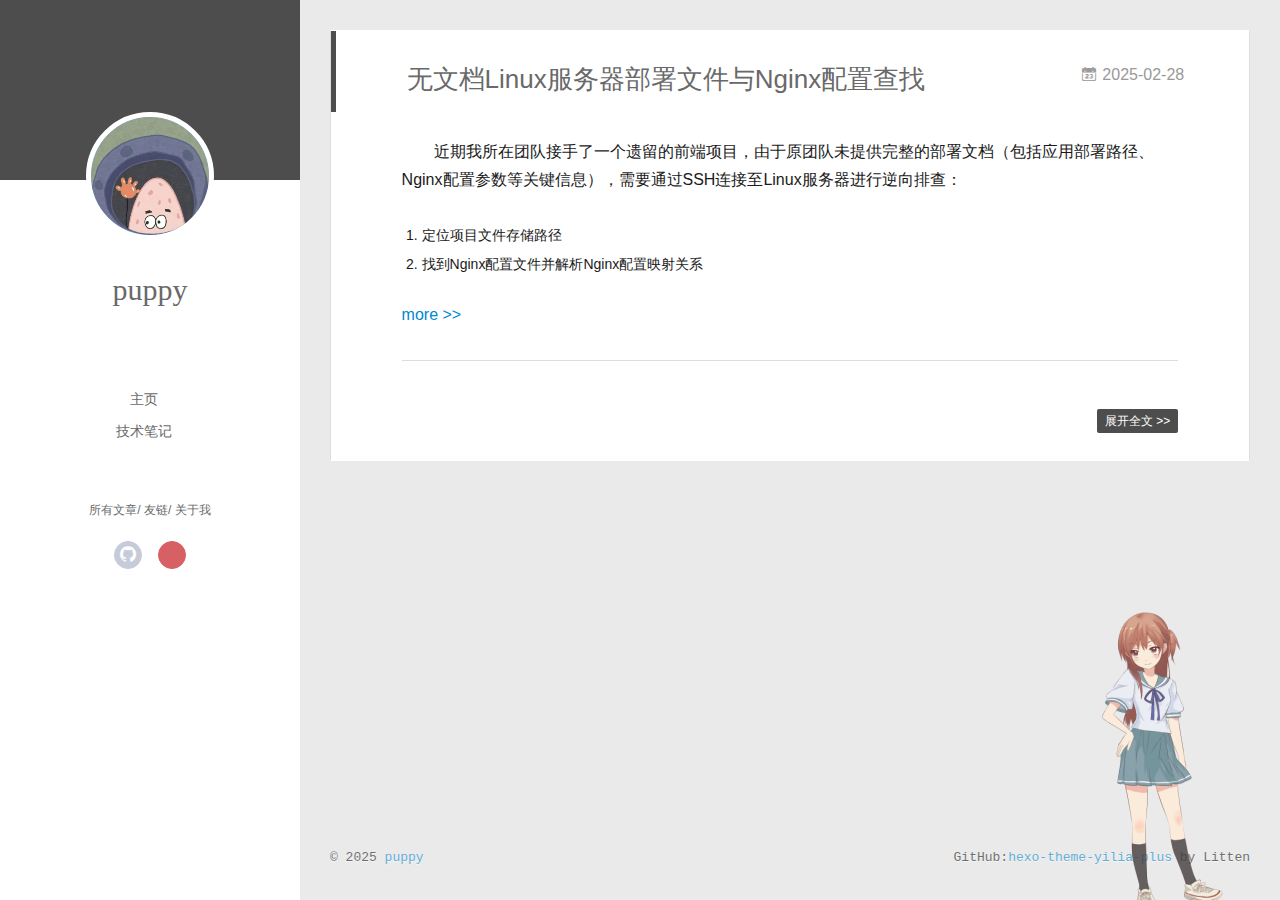
==== commit c9512956: "Site updated: 2025-03-05 18:04:59" ====
--- a/index.html
+++ b/index.html
@@ -100,6 +100,11 @@
 					
 						<a class="github" target="_blank" rel="noopener" href="https://github.com/ispuppy" 
 												title="GitHub" ><i class="icon-github"></i></a>
+					
+				
+					
+						<a class="juejin" target="_blank" rel="noopener" href="https://juejin.cn/user/1328669081995608" 
+												title="subNav.title.juejin" ><i class="icon-juejin"></i></a>
 					
 				
 			</div>
@@ -142,6 +147,11 @@
 						
 						<a class="github" target="_blank" 
 							href="https://github.com/ispuppy" title="GitHub"><i class="icon-github"></i></a>
+						
+					
+						
+						<a class="juejin" target="_blank" 
+							href="https://juejin.cn/user/1328669081995608" title="subNav.title.juejin"><i class="icon-juejin"></i></a>
 						
 					
 				</div>
@@ -432,17 +442,17 @@
         <ul class="search-ul">
           
             <li class="search-li">
-              <a href="https://zhousiwei.gitee.io/ibooks/" target="_blank" 
-                class="search-title" title="记录工作和学习过程中的笔记：Java、前端开发、Hexo博客、聚合支付、Linux笔记、ElasticSearch、ELK日志分析">
+              <a href="https://puppy.xin/blog/" target="_blank" 
+                class="search-title" title="记录工作和学习过程中的笔记：前端开发、源码分析、开源项目">
                 
-                  <img src="https://zhousiwei.gitee.io/ibooks/favicon.ico">
+                  <i class="icon-link icon"></i>
                 
                 技术笔记
               </a>
             </li>
           
             <li class="search-li">
-              <a href="https://github.com/JoeyBling" target="_blank" 
+              <a href="https://github.com/ispuppy" target="_blank" 
                 class="search-title" >
                 
                   <i class="icon-link icon"></i>
@@ -452,32 +462,12 @@
             </li>
           
             <li class="search-li">
-              <a href="https://gitee.com/zhousiwei" target="_blank" 
+              <a href="https://juejin.cn/user/1328669081995608" target="_blank" 
                 class="search-title" >
                 
                   <i class="icon-link icon"></i>
                 
-                码云
-              </a>
-            </li>
-          
-            <li class="search-li">
-              <a href="https://www.jianshu.com/u/02cbf31a043a" target="_blank" 
-                class="search-title" >
-                
-                  <i class="icon-link icon"></i>
-                
-                简书
-              </a>
-            </li>
-          
-            <li class="search-li">
-              <a href="https://blog.csdn.net/qq_30930805" target="_blank" 
-                class="search-title" >
-                
-                  <i class="icon-link icon"></i>
-                
-                CSDN
+                掘金
               </a>
             </li>
           
@@ -490,7 +480,7 @@
     	<section class="tools-section tools-section-me" q-show="aboutme">
         
           
-  	  		<div class="aboutme-wrap" id="aboutme">主要涉及技术：<br>Java后端开发、聚合支付、<br>公众号开发、开源爱好者、Linux<br><br>联系QQ:2434387555<br><br>很惭愧<br><br>只做了一点微小的工作<br>谢谢大家</div>
+  	  		<div class="aboutme-wrap" id="aboutme">主要涉及技术：<br>前端开发<br><br>联系QQ:1936272841<br><br>很惭愧<br><br>只做了一点微小的工作<br>谢谢大家</div>
   	  	
     	</section>
     
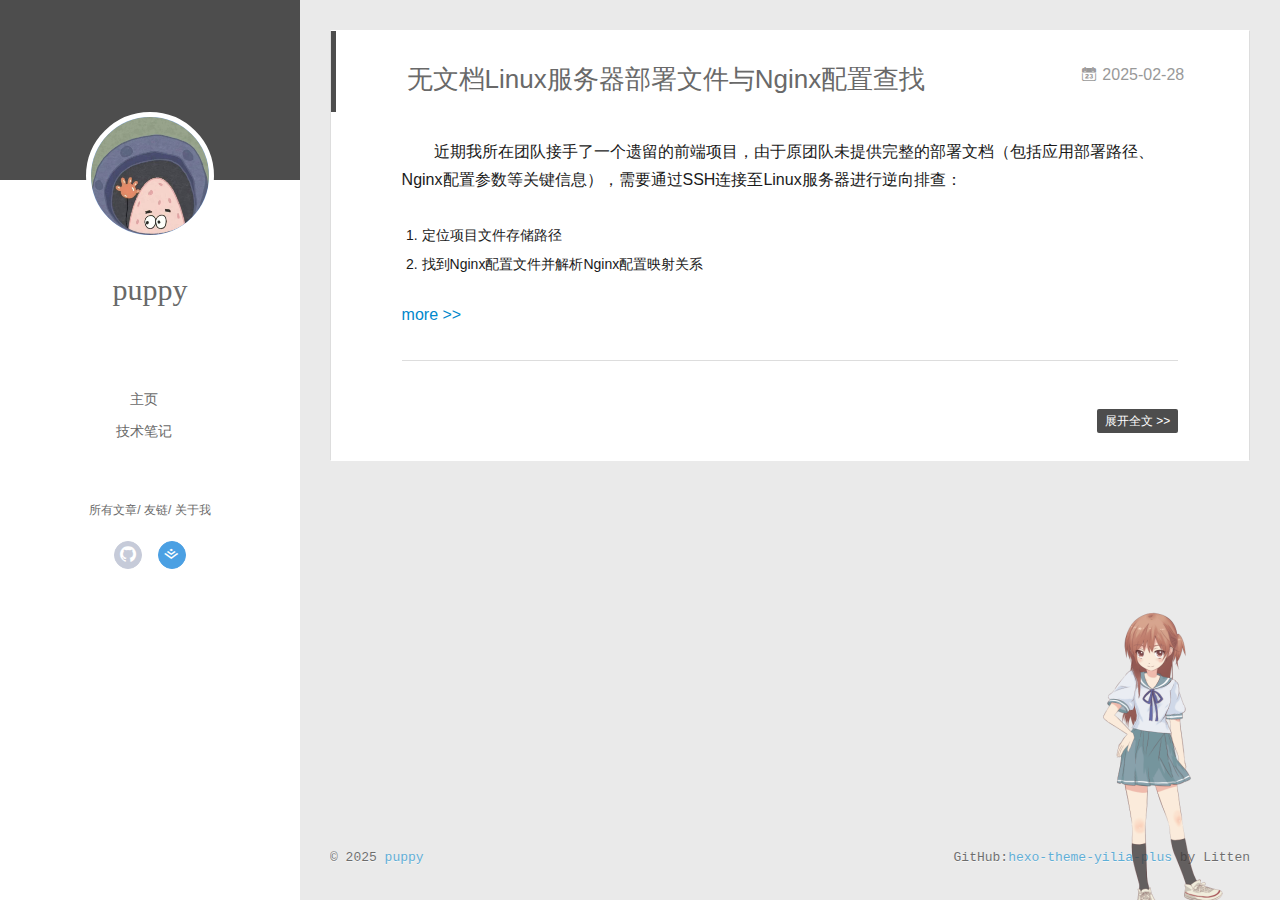
==== commit 2dd1091c: "Site updated: 2025-03-06 15:50:59" ====
--- a/index.html
+++ b/index.html
@@ -104,7 +104,7 @@
 				
 					
 						<a class="juejin" target="_blank" rel="noopener" href="https://juejin.cn/user/1328669081995608" 
-												title="subNav.title.juejin" ><i class="icon-juejin"></i></a>
+												title="掘金" ><i class="icon-juejin"></i></a>
 					
 				
 			</div>
@@ -151,7 +151,7 @@
 					
 						
 						<a class="juejin" target="_blank" 
-							href="https://juejin.cn/user/1328669081995608" title="subNav.title.juejin"><i class="icon-juejin"></i></a>
+							href="https://juejin.cn/user/1328669081995608" title="掘金"><i class="icon-juejin"></i></a>
 						
 					
 				</div>
--- a/main.a5fda8.css
+++ b/main.a5fda8.css
@@ -1 +1 @@
-.clearfix:after,.clearfix:before{content:"";display:table}.clearfix:after{clear:both}.left-col.show{box-shadow:0 0 6px 0 rgba(0,0,0,.75)}.mid-col,.mid-col.show .article,.tools-col,.tools-col .tools-section .search-tag.tagcloud .article-tag-list,.tools-col .tools-section .search-ul .search-tag span:hover,.tools-col .tools-section .search-ul .search-time span:hover,.tools-col .tools-section .search-ul .search-title:hover,.tools-col .tools-section .search-wrap .icon{transition:all .2s ease-in;-ms-transition:all .2s ease-in}@keyframes leftIn{0%,60%,75%,90%,to{animation-timing-function:cubic-bezier(.215,.61,.355,1)}0%{transform:translateZ(0)}60%{transform:translate3d(358px,0,0)}75%{transform:translate3d(323px,0,0)}90%{transform:translate3d(338px,0,0)}to{transform:translate3d(333px,0,0)}}.mid-col.show{animation-duration:.8s;animation-fill-mode:both;animation-name:leftIn}@keyframes leftOut{0%,60%,75%,90%,to{animation-timing-function:cubic-bezier(.215,.61,.355,1)}0%{transform:translate3d(333px,0,0)}60%{transform:translate3d(-25px,0,0)}75%{transform:translate3d(10px,0,0)}90%{transform:translate3d(-5px,0,0)}to{transform:translateZ(0)}}.mid-col.hide{animation-duration:.8s;animation-name:leftOut}@keyframes smallLeftIn{0%,60%,75%,90%,to{animation-timing-function:cubic-bezier(.215,.61,.355,1)}0%{transform:translateZ(0)}60%{transform:translate3d(325px,0,0)}75%{transform:translate3d(290px,0,0)}90%{transform:translate3d(305px,0,0)}to{transform:translate3d(300px,0,0)}}.tools-col.show{animation-duration:.8s;animation-fill-mode:both;animation-name:smallLeftIn}@keyframes smallleftOut{0%,60%,75%,90%,to{animation-timing-function:cubic-bezier(.215,.61,.355,1)}0%{transform:translate3d(333px,0,0)}60%{transform:translate3d(-25px,0,0)}75%{transform:translate3d(10px,0,0)}90%{transform:translate3d(-5px,0,0)}to{transform:translateZ(0)}}.tools-col.hide{animation-duration:.8s;animation-fill-mode:both;animation-name:smallleftOut}html{-ms-text-size-adjust:100%;-webkit-text-size-adjust:100%;-webkit-tap-highlight-color:transparent;height:100%}body{margin:0;font-size:14px;font-family:Helvetica Neue,Helvetica,STHeiTi,Arial,sans-serif;line-height:1.5;color:#333;background-color:#fff;min-height:100%}article,aside,details,figcaption,figure,footer,header,hgroup,main,menu,nav,section,summary{display:block}audio,canvas,progress,video{display:inline-block}audio:not([controls]){display:none;height:0}progress{vertical-align:baseline}[hidden],template{display:none}a{background:transparent;text-decoration:none;color:#08c}a:active{outline:0}abbr[title]{border-bottom:1px dotted}b,strong{font-weight:700}dfn{font-style:italic}mark{background:#ff0;color:#000}small{font-size:80%}sub,sup{font-size:75%;line-height:0;position:relative;vertical-align:baseline}sup{top:-.5em}sub{bottom:-.25em}img{border:0;vertical-align:middle;max-width:100%}svg:not(:root){overflow:hidden}pre{overflow:auto;white-space:pre;word-wrap:break-word}code,kbd,pre,samp{font-family:monospace,monospace;font-size:1em}button,input,optgroup,select,textarea{color:inherit;font:inherit;margin:0;vertical-align:middle}button,input,select{overflow:visible}button,select{text-transform:none}button,html input[type=button],input[type=reset],input[type=submit]{-webkit-appearance:button;cursor:pointer}[disabled]{cursor:default}button::-moz-focus-inner,input::-moz-focus-inner{border:0;padding:0}input{line-height:normal}input[type=checkbox],input[type=radio]{box-sizing:border-box;padding:0}input[type=number]::-webkit-inner-spin-button,input[type=number]::-webkit-outer-spin-button{height:auto}input[type=search]{-webkit-appearance:textfield;box-sizing:border-box}input[type=search]::-webkit-search-cancel-button,input[type=search]::-webkit-search-decoration{-webkit-appearance:none}fieldset{border:1px solid silver;margin:0 2px;padding:.35em .625em .75em}legend{border:0;padding:0}textarea{overflow:auto;resize:vertical;vertical-align:top}optgroup{font-weight:700}button,input,select,textarea{outline:0}input,textarea{-webkit-user-modify:read-write-plaintext-only}input::-ms-clear,input::-ms-reveal{display:none}input::-moz-placeholder,textarea::-moz-placeholder{color:#999}input:-ms-input-placeholder,textarea:-ms-input-placeholder{color:#999}input::-webkit-input-placeholder,textarea::-webkit-input-placeholder{color:#999}.placeholder{color:#999}table{border-collapse:collapse;border-spacing:0}td,th{padding:0}blockquote,figure,form,h1,h2,h3,h4,h5,h6,p{margin:0}dd,dl,li,ol,ul{margin:0;padding:0}ol,ul{list-style:none outside none}h1,h2,h3{line-height:2;font-weight:400}h1{font-size:18px}h2{font-size:16px}h3{font-size:14px}i{font-style:normal}*{box-sizing:border-box}:not(a)>img{cursor:pointer}@font-face{font-family:fonteditor;src:url(./fonts/fonteditor.86c132.eot);src:url(./fonts/fonteditor.86c132.eot?#iefix) format("embedded-opentype"),url(./fonts/fonteditor.bbc4b5.woff2) format("woff2"),url(./fonts/fonteditor.3da1ef.woff) format("woff"),url(./fonts/fonteditor.fe4d8a.ttf) format("truetype"),url(./fonts/fonteditor.3e0d4a.svg#uxfonteditor) format("svg")}[class*=" icon-"],[class^=icon-]{font-family:fonteditor!important;speak:none;font-style:normal;font-weight:400;font-variant:normal;text-transform:none;line-height:1;-webkit-font-smoothing:antialiased;-moz-osx-font-smoothing:grayscale}.icon-x:before{content:"x"}.icon-twitter:before{content:"\E600"}.icon-facebook:before{content:"\E601"}.icon-clock:before{content:"\E602"}.icon-mail:before{content:"\E609"}.icon-link:before{content:"\E6AB"}.icon-search:before{content:"\E65B"}.icon-smile:before{content:"\E64A"}.icon-roundrightfill:before{content:"\E65A"}.icon-list:before{content:"\E682"}.icon-book:before{content:"\E6FE"}.icon-home:before{content:"\E6BB"}.icon-share:before{content:"\E618"}.icon-back:before{content:"\E625"}.icon-qq:before{content:"\E62D"}.icon-weibo:before{content:"\E619"}.icon-segmentfault:before{content:"\E603"}.icon-sort:before{content:"\E700"}.icon-jianshu:before{content:"\E613"}.icon-circle-left:before{content:"\E71F"}.icon-circle-right:before{content:"\E720"}.icon-loading:before{content:"\E614"}.icon-acfun:before{content:"\E604"}.icon-close:before{content:"\E60C"}.icon-tumblr:before{content:"\E6B0"}.icon-calendar:before{content:"\E667"}.icon-rss:before{content:"\E877"}.icon-price-tags:before{content:"\E6F9"}.icon-quo-left:before{content:"\E7F5"}.icon-quo-right:before{content:"\E7F6"}.icon-back1:before{content:"\E64E"}.icon-github:before{content:"\E735"}.icon-film:before{content:"\E7B7"}.icon-weixin:before{content:"\E61F"}.icon-qzone:before{content:"\E680"}.icon-category:before{content:"\E605"}.icon-douban:before{content:"\E64C"}.icon-roundleftfill:before{content:"\E799"}.icon-tuding:before{content:"\E651"}.icon-zhihu:before{content:"\E61B"}.icon-linkedin:before{content:"\E6D4"}.icon-google:before{content:"\E635"}.icon-plane:before{content:"\E62F"}.icon-bilibili:before{content:"\E622"}.icon-psp:before{content:"\E6C7"}.icon-csdn:before{content:"\E879"}.icon-gitee:before{content:"\E87A"}.icon-statistics:before{content:"\E89F"}.icon-cnblog:before{content:"\E8A0"}.icon-blog:before{content:"\E8A1"}body,button,input,select,textarea{color:#1a1a1a;font-family:lucida grande,lucida sans unicode,lucida,helvetica,Hiragino Sans GB,Microsoft YaHei,WenQuanYi Micro Hei,sans-serif;font-size:16px;font-size:1rem;line-height:1.75}body{background:#eaeaea}#container,body,html{height:100%;overflow-x:hidden;overflow-y:auto}#mobile-nav{display:none}#container{position:relative;min-height:100%}#container .anm-canvas{display:none}#container.show .anm-canvas{display:block;position:fixed}.body-wrap{margin-bottom:80px}.mid-col{position:absolute;right:0;min-height:100%;background:#eaeaea;left:300px;width:auto}.mid-col.show{background:none;opacity:.9}.mid-col.show .article{background:hsla(0,0%,100%,.3)}.left-col{background:#fff;width:300px;position:fixed;opacity:1;transition:all .2s ease-in;height:100%;z-index:999;overflow:hidden;overflow-y:auto;margin-bottom:15px}.left-col::-webkit-scrollbar{display:none}.left-col .overlay{width:100%;height:180px;position:absolute}.left-col .intrude-less{width:76%;text-align:center;margin:112px auto 0}.left-col #header{width:100%;height:100%;position:relative;border-bottom:1px solid color-border;overflow:visible}.left-col #header a{color:#696969}.left-col #header a:hover{color:#b0a0aa}.left-col #header .header-subtitle{text-align:center;color:#999;font-size:14px;line-height:25px;overflow:hidden;text-overflow:ellipsis;display:-webkit-box;-webkit-line-clamp:2;/*! autoprefixer: off */-webkit-box-orient:vertical}.left-col #header .header-menu{font-weight:300;line-height:31px;float:none;min-height:150px;margin-left:-12px;text-align:center;display:-webkit-box;-webkit-box-pack:center;-webkit-box-align:center}.left-col #header .header-menu li{cursor:default}.left-col #header .header-menu li a{font-size:14px;min-width:300px}.left-col #header .header-smart-menu{font-size:12px;margin-bottom:10px;margin-top:10px}.left-col #header .header-smart-menu a:after{content:"/"}.left-col #header .header-smart-menu a:last-child:after{content:""}.left-col #header .profilepic{display:block;border:5px solid #fff;border-radius:300px;width:128px;height:128px;margin:0 auto;position:relative;overflow:hidden;background:#88acdb;-webkit-transition:all .2s ease-in;display:-webkit-box;-webkit-box-pack:center;-webkit-box-align:center;text-align:center}.left-col #header .profilepic img{width:100%;height:100%;background:#88acdb;border-radius:50%;border:0;-webkit-transition:-webkit-transform 1s ease-out;-moz-transition:-moz-transform 1s ease-out;-o-transition:-o-transform 1s ease-out;-ms-transition:-ms-transform 1s ease-out}.left-col #header .profilepic img.show{width:100%;height:100%;opacity:1}.left-col #header .profilepic img:hover{transform:rotate(1turn)}.left-col #header .header-author{text-align:center;margin:.67em 0;font-family:Roboto,serif;font-size:30px;transition:.3s}::-webkit-scrollbar{width:10px;height:10px}::-webkit-scrollbar-button{width:0;height:0}::-webkit-scrollbar-button:end:decrement,::-webkit-scrollbar-button:start:increment{display:none}::-webkit-scrollbar-corner{display:block}::-webkit-scrollbar-thumb{border-radius:8px;background-color:rgba(0,0,0,.2)}::-webkit-scrollbar-thumb:hover{border-radius:8px;background-color:rgba(0,0,0,.5)}::-webkit-scrollbar-thumb,::-webkit-scrollbar-track{border-right:1px solid transparent;border-left:1px solid transparent}::-webkit-scrollbar-track:hover{background-color:rgba(0,0,0,.15)}::-webkit-scrollbar-button:start{width:10px;height:10px;background:url(./img/scrollbar_arrow.png) no-repeat 0 0}::-webkit-scrollbar-button:start:hover{background:url(./img/scrollbar_arrow.png) no-repeat -15px 0}::-webkit-scrollbar-button:start:active{background:url(./img/scrollbar_arrow.png) no-repeat -30px 0}::-webkit-scrollbar-button:end{width:10px;height:10px;background:url(./img/scrollbar_arrow.png) no-repeat 0 -18px}::-webkit-scrollbar-button:end:hover{background:url(./img/scrollbar_arrow.png) no-repeat -15px -18px}::-webkit-scrollbar-button:end:active{background:url(./img/scrollbar_arrow.png) no-repeat -30px -18px}.article-entry .highlight,.article-entry pre{background:#1a0139;margin:10px 0;padding:10px;overflow:hidden;overflow-x:auto;color:#fff;font-size:.9em;line-height:22.400000000000002px}.article-entry .highlight::-webkit-scrollbar,.article-entry pre::-webkit-scrollbar{height:10px;width:7px;background:rgba(0,0,0,.1)}.article-entry .highlight::-webkit-scrollbar:hover,.article-entry pre::-webkit-scrollbar:hover{background:rgba(0,0,0,.2)}.article-entry .highlight::-webkit-scrollbar-thumb,.article-entry pre::-webkit-scrollbar-thumb{background:rgba(0,0,0,.3);border-radius:6px}.article-entry .highlight::-webkit-scrollbar-thumb:hover,.article-entry pre::-webkit-scrollbar-thumb:hover{-ms-box-shadow:inset 1px 1px 1px rgba(0,0,0,.25);-o-box-shadow:inset 1px 1px 1px rgba(0,0,0,.25);box-shadow:inset 1px 1px 1px rgba(0,0,0,.25);background-color:rgba(0,0,0,.4)}.article-entry .highlight::-webkit-scrollbar-track,.article-entry pre::-webkit-scrollbar-track{background:#ededed;border-radius:10px}.article-entry .gist .gist-file .gist-data .line-numbers,.article-entry .highlight .gutter pre,.article-entry .highlight .gutter pre .line{color:#fc0000}.article-entry code,.article-entry pre{font-family:Source Code Pro,Consolas,Monaco,Menlo,monospace}.article-entry code{background:#eee;padding:0 .3em;border:none}.article-entry pre code{background:none;text-shadow:none;padding:0;color:#fff}.article-entry .highlight{border-radius:4px}.article-entry .highlight pre{border:none;margin:0;padding:0}.article-entry .highlight table{margin:0;width:auto}.article-entry .highlight td{border:none;padding:0}.article-entry .highlight figcaption{color:highlight-comment;line-height:1em;margin-bottom:1em}.article-entry .highlight figcaption:after,.article-entry .highlight figcaption:before{content:"";display:table}.article-entry .highlight figcaption:after{clear:both}.article-entry .highlight figcaption a{float:right}.article-entry .highlight .gutter pre{text-align:right;padding-right:20px}.article-entry .highlight .gutter pre .line{text-shadow:none}.article-entry .highlight .line{color:#fff;min-height:19px}.article-entry .gist{margin:0 -20px;border-style:solid;border-color:#ddd;border-width:1px 0;background:#272822;padding:15px 20px 15px 0}.article-entry .gist .gist-file{border:none;font-family:Source Code Pro,Consolas,Monaco,Menlo,monospace;margin:0}.article-entry .gist .gist-file .gist-data{background:none;border:none}.article-entry .gist .gist-file .gist-data .line-numbers{background:none;border:none;padding:0 20px 0 0}.article-entry .gist .gist-file .gist-data .line-data{padding:0!important}.article-entry .gist .gist-file .highlight{margin:0;padding:0;border:none}.article-entry .gist .gist-file .gist-meta{background:#272822;color:highlight-comment;font:.85em Helvetica Neue,Helvetica,Arial,sans-serif;text-shadow:0 0;padding:0;margin-top:1em;margin-left:20px}.article-entry .gist .gist-file .gist-meta a{color:#258fb8;font-weight:400}.article-entry .gist .gist-file .gist-meta a:hover{text-decoration:underline}pre .comment{color:#ffd300}pre .class .params,pre .function .keyword,pre .keyword{color:#66d9ef}pre .css .value,pre .doctype,pre .function,pre .params,pre .tag{color:#fff}pre .at_rule,pre .at_rule .keyword,pre .css~* .tag,pre .preprocessor,pre .preprocessor .keyword,pre .title{color:#f92672}pre .attribute,pre .built_in,pre .class,pre .css~* .class,pre .function .title{color:#a6e22e}pre .string,pre .value{color:#e6db74}pre .number{color:#7163d7}pre .css~* .id,pre .id{color:#fd971f}#header .tagcloud a{color:#fff}.tagcloud a{display:inline-block;text-decoration:none;font-weight:400;font-size:10px;color:#fff;height:18px;line-height:18px;float:left;padding:0 5px 0 10px;position:relative;border-radius:0 5px 5px 0;margin:5px 9px 5px 8px;font-family:Menlo,Monaco,Andale Mono,lucida console,Courier New,monospace}.tagcloud a:hover{opacity:.8}.tagcloud a:before{content:" ";width:0;height:0;position:absolute;top:0;left:-18px;border:9px solid transparent}.tagcloud a:after{content:" ";width:4px;height:4px;background-color:#fff;border-radius:4px;box-shadow:0 0 0 1px rgba(0,0,0,.3);position:absolute;top:7px;left:2px}.tagcloud a.color1{background:#ff945c}.tagcloud a.color1:before{border-right-color:#ff945c}.tagcloud a.color2{background:#cc8167}.tagcloud a.color2:before{border-right-color:#cc8167}.tagcloud a.color3{background:#ba8f6c}.tagcloud a.color3:before{border-right-color:#ba8f6c}.tagcloud a.color4{background:#94635c}.tagcloud a.color4:before{border-right-color:#94635c}.tagcloud a.color5{background:#7b5d5f}.tagcloud a.color5:before{border-right-color:#7b5d5f}.article-tag-list .article-tag-list-item{float:left}.article-pop-out .icon-tuding{color:#999;float:left;margin-right:10px;margin-top:6px}.article-category,.article-category .article-tag-list,.article-tag,.article-tag .article-tag-list{float:left}.article-category .icon,.article-tag .icon{color:#999;float:left;margin-right:10px;margin-top:6px}.article-pop-out{float:left}.archive-article-date{color:#999;margin-right:7.6923%;float:right}.archive-article-date .icon{margin:5px 5px 5px 0}.glass{background-color:rgba(54,70,93,.9);z-index:998;transition:opacity .15s;width:100%;height:100%;display:none}.glass,.tagcloud-ctn{left:0;opacity:1;bottom:0;position:fixed;right:0;top:0}.tagcloud-ctn{z-index:90120;background-size:100% 100%}.tagcloud-ctn .tagcloud-global{position:fixed;top:50%;left:50%;margin-top:-115px;margin-left:-315px;width:630px}.tagcloud-ctn .tagcloud-global a{width:80px;height:80px;border-radius:50%;background:#f2992e;color:#fff;display:block;float:left;line-height:80px;text-align:center}.tagcloud-ctn .tagcloud-global .tab-post-types .tab-post-type:first-child .post-type-icon{background:#f2992e}.tagcloud-ctn .tagcloud-global .tab-post-types .tab-post-type:nth-child(2) .post-type-icon{background:#56bc8a}.tagcloud-ctn .tagcloud-global .tab-post-types .tab-post-type:nth-child(3) .post-type-icon{background:#4aa8d8}.tagcloud-ctn .tagcloud-global .tab-post-types .tab-post-type:nth-child(4) .post-type-icon{background:#a77dc2}.tagcloud-ctn .tagcloud-global .tab-post-types .tab-post-type:nth-child(5) .post-type-icon{background:#dd765d}#header .header-nav{width:100%;position:absolute;transition:transform .3s ease-in;padding-bottom:20px}#header .header-nav .social{margin-top:10px;text-align:center;display:-ms-flexbox;display:flex;-ms-flex-wrap:wrap;flex-wrap:wrap;-ms-flex-pack:center;justify-content:center}#header .header-nav .social a{border-radius:50%;display:-moz-inline-stack;display:inline-block;vertical-align:middle;*vertical-align:auto;zoom:1;*display:inline;margin:0 8px 15px;transition:.3s;text-align:center;color:#fff;opacity:.7;width:28px;height:28px;line-height:26px}#header .header-nav .social a:hover{opacity:1}#header .header-nav .social a.weibo{background:#aaf;border:1px solid #aaf}#header .header-nav .social a.weibo:hover{border:1px solid #aaf}#header .header-nav .social a.segmentfault{background:#009a61;border:1px solid #009a61}#header .header-nav .social a.segmentfault:hover{border:1px solid #009a61}#header .header-nav .social a.rss{background:#ef7522;border:1px solid #ef7522}#header .header-nav .social a.rss:hover{border:1px solid #cf5d0f}#header .header-nav .social a.github{background:#afb6ca;border:1px solid #afb6ca}#header .header-nav .social a.github:hover{border:1px solid #909ab6}#header .header-nav .social a.facebook{background:#3b5998;border:1px solid #3b5998}#header .header-nav .social a.facebook:hover{border:1px solid #2d4373}#header .header-nav .social a.google{background:#c83d20;border:1px solid #c83d20}#header .header-nav .social a.google:hover{border:1px solid #9c3019}#header .header-nav .social a.twitter{background:#55cff8;border:1px solid #55cff8}#header .header-nav .social a.twitter:hover{border:1px solid #24c1f6}#header .header-nav .social a.linkedin{background:#005a87;border:1px solid #005a87}#header .header-nav .social a.linkedin:hover{border:1px solid #006b98}#header .header-nav .social a.acfun{background:#fd4c5d;border:1px solid #fd4c5d}#header .header-nav .social a.acfun:hover{border:1px solid #fd4c5d}#header .header-nav .social a.bilibili{background:#e15280;border:1px solid #e15280}#header .header-nav .social a.bilibili:hover{border:1px solid #e15280}#header .header-nav .social a.zhihu{background:#0078d8;border:1px solid #0078d8}#header .header-nav .social a.zhihu:hover{border:1px solid #0078d8}#header .header-nav .social a.douban{background:#06c611;border:1px solid #06c611}#header .header-nav .social a.douban:hover{border:1px solid #06c611}#header .header-nav .social a.mail{background:#005a87;border:1px solid #005a87}#header .header-nav .social a.mail:hover{border:1px solid #006b98}#header .header-nav .social a.jianshu{background:#ff5722;border:1px solid #ff5722}#header .header-nav .social a.jianshu:hover{border:1px solid #ff5722}#header .header-nav .social a.weixin{background:#4caf50;border:1px solid #4caf50}#header .header-nav .social a.weixin:hover{border:1px solid #4caf50}#header .header-nav .social a.qq{background:#34baad;border:1px solid #34baad}#header .header-nav .social a.qq:hover{border:1px solid #34baad}#header .header-nav .social a.csdn{background:#c71d23;border:1px solid #c71d23}#header .header-nav .social a.csdn:hover{border:1px solid #c71d23}#header .header-nav .social a.gitee{background:#c71d23;border:1px solid #c71d23}#header .header-nav .social a.gitee:hover{border:1px solid #c71d23}#header .header-nav .social a.psn{background:#086ef6;border:1px solid #086ef6}#header .header-nav .social a.psn:hover{border:1px solid #086ef6}#header .header-nav .social a,#header .header-nav .social a[class*=""],#header .header-nav .social a[class^=""]{background:#c71d23;border:1px solid #c71d23}#header .header-nav .social a:hover,#header .header-nav .social a[class*=""]:hover,#header .header-nav .social a[class^=""]:hover{border:1px solid #c71d23}#page-nav{text-align:center;margin-top:30px}#page-nav .page-number{width:20px;height:25px;background:#4d4d4d;display:inline-block;color:#fff;line-height:25px;font-size:12px;margin:0 5px 30px;border-radius:2px}#page-nav .page-number:hover{background:#5e5e5e}#page-nav .current{background:#88acdb;cursor:default}#page-nav .current:hover{background:#88acdb}#page-nav .extend{color:#4d4d4d;margin:0 27px;opacity:1}#page-nav .extend:hover{color:#5e5e5e}#page-nav:hover .extend{opacity:1}.archives-wrap{position:relative;margin:0 30px;padding-right:60px;border-bottom:1px solid #eee;background:#fff}.archives-wrap:first-child{margin-top:30px}.archives-wrap:last-child{margin-bottom:80px}.archives-wrap .archive-year-wrap{line-height:35px;width:200px;position:absolute;padding-top:15px;font-size:1.8em;z-index:1}.archives-wrap .archive-year-wrap a{color:#666;font-weight:700;padding-left:48px}.archives{position:relative}.archives .article-info{border:none}.archives .archive-article{margin-left:200px;padding:20px 0;border-bottom:1px solid #eee;border-top:1px solid #fff;position:relative}.archives .archive-article:first-child{border-top:none}.archives .archive-article:last-child{border-bottom:none}.archives .archive-article-title{font-size:16px;color:#333;transition:color .3s}.archives .archive-article-title:hover{color:#657b83}.archives .archive-article-title span{display:block;color:#a8a8a8;font-size:12px;line-height:14px;height:7px;padding-left:2px}.archives .archive-article-title span:before{display:inline-block;content:"\201C";font-family:serif;font-size:30px;float:left;margin:4px 4px 0 -12px;color:#c8c8c8}.archive-article-inner .icon-clock{margin-right:5px}.archive-article-inner .archive-article-header{position:relative;min-height:36px}.archive-article-inner .article-meta{position:relative;float:right;margin-top:-10px;color:#555;background:none;text-align:right;width:auto}.archive-article-inner .article-meta .article-date time{color:#aaa}.archive-article-inner .article-meta .archive-article-date,.archive-article-inner .article-meta .article-tag-list{margin-right:30px;display:-moz-inline-stack;display:inline-block;vertical-align:middle;zoom:1;color:#666;font-size:14px}.archive-article-inner .article-meta .archive-article-date{cursor:default;font-size:12px;margin-bottom:5px;margin-top:-10px;margin-right:0}.archive-article-inner .article-meta .article-category:before{float:left;margin-top:1px;left:15px}.archive-article-inner .article-meta .article-category .article-category-link{width:auto;max-width:83px;padding-left:10px}.archive-article-inner .article-meta .article-tag-list{margin-top:0}.archive-article-inner .article-meta .article-tag-list:before{left:15px}.archive-article-inner .article-meta .article-tag-list .article-tag-list-item{display:inline-block;width:auto;max-width:83px;padding-left:8px;font-size:12px}.tools-col{width:300px;height:100%;position:fixed;left:0;top:0;z-index:0;padding:0;opacity:0;-webkit-overflow-scrolling:touch;overflow-scrolling:touch}.tools-col.show{opacity:1}.tools-col.hide{z-index:0}.tools-col .tools-nav{display:none}.tools-col .tools-section,.tools-col .tools-wrap{height:100%;color:#e5e5e5;width:360px;overflow:hidden;overflow-y:auto}.tools-col .tools-section ::-webkit-scrollbar,.tools-col .tools-wrap ::-webkit-scrollbar{display:none}.tools-col .tools-section .search-wrap{width:310px;margin:20px 20px 10px;position:relative}.tools-col .tools-section .search-wrap .search-ipt{width:310px;color:#fff;background:none;border:none;border-bottom:2px solid #fff;font-family:Roboto,serif}.tools-col .tools-section .search-wrap .icon{position:absolute;right:0;top:7px;color:#fff;cursor:pointer}.tools-col .tools-section .search-wrap .icon:hover{transform:scale(1.2)}.tools-col .tools-section .search-wrap ::-webkit-input-placeholder{color:#ededed}.tools-col .tools-section .search-tag.tagcloud{text-align:center;position:relative}.tools-col .tools-section .search-tag.tagcloud .search-tag-wording{font-size:12px;float:right;margin:4px 75px 0 0}.tools-col .tools-section .search-tag.tagcloud .search-switch{width:40px;height:25px;display:block}.tools-col .tools-section .search-tag.tagcloud .search-switch input{width:40px;height:14px;position:absolute;top:0;right:30px;z-index:2;border:0;background:0 0;-webkit-appearance:none;outline:0}.tools-col .tools-section .search-tag.tagcloud .search-switch input:before{content:"";width:40px;height:14px;border:1px solid #bdcabc;background-color:#fdfdfd;border-radius:20px;cursor:pointer;display:inline-block;position:relative;vertical-align:middle;box-sizing:content-box;box-shadow:inset 0 0 0 0 #dfdfdf;transition:border .4s,box-shadow .4s;background-clip:content-box}.tools-col .tools-section .search-tag.tagcloud .search-switch input:checked:before{border-color:#64bd63;box-shadow:inset 0 0 0 .16rem #64bd63;background-color:#64bd63;transition:border .4s,box-shadow .4s,background-color 1.2s}.tools-col .tools-section .search-tag.tagcloud .search-switch input:checked:after{left:27px;background:#fff}.tools-col .tools-section .search-tag.tagcloud .search-switch input:after{content:"";width:14px;height:14px;position:absolute;top:16px;left:2px;-webkit-transform:translateY(-50%);border-radius:100%;background-color:#91c0f1;box-shadow:0 1px 1px rgba(0,0,0,.4);transition:left .2s;cursor:pointer}.tools-col .tools-section .search-tag.tagcloud .article-tag-list{display:none;margin:15px 10px 0;padding:10px;background:hsla(0,0%,100%,.2)}.tools-col .tools-section .search-tag.tagcloud .article-tag-list.show{display:block}.tools-col .tools-section .search-tag.tagcloud .a{float:none}.tools-col .tools-section .search-ul{margin-top:10px;color:rgba(77,77,77,.75);-webkit-overflow-scrolling:touch;overflow-scrolling:touch;overflow-y:auto}.tools-col .tools-section .search-ul .search-li{padding:10px 20px;border-bottom:1px dotted #dcdcdc}.tools-col .tools-section .search-ul .search-li:hover{background:hsla(0,0%,100%,.2)}.tools-col .tools-section .search-ul .search-title{overflow:hidden;white-space:nowrap;text-overflow:ellipsis;display:block;color:#fffff8;text-shadow:1px 1px rgba(77,77,77,.25)}.tools-col .tools-section .search-ul .search-title .icon{margin-right:10px;color:#fffdd8}.tools-col .tools-section .search-ul .search-title:hover{color:#fff}.tools-col .tools-section .search-ul .search-tag,.tools-col .tools-section .search-ul .search-time{font-size:12px;color:#fffdd8;margin-right:10px}.tools-col .tools-section .search-ul .search-tag .icon,.tools-col .tools-section .search-ul .search-time .icon{margin-right:0}.tools-col .tools-section .search-ul .search-tag span,.tools-col .tools-section .search-ul .search-time span{cursor:pointer}.tools-col .tools-section .search-ul .search-tag span:hover,.tools-col .tools-section .search-ul .search-time span:hover{color:#fff}.tools-col .tools-section .search-ul .search-time{float:left}.tools-col .tools-section .search-ul .search-tag span{margin-right:5px}.tools-col .tools-section .search-ul img{width:2em;height:2em;border-radius:50%;border:0;-webkit-transition:-webkit-transform 1s ease-out;-moz-transition:-moz-transform 1s ease-out;-o-transition:-o-transform 1s ease-out;-ms-transition:-ms-transform 1s ease-out}.tools-col .tools-section .search-ul img.show{width:100%;height:100%;opacity:1}.tools-col .tools-section .search-ul img:hover{transform:rotate(1turn)}.tools-col .tools-section-friends{padding-top:30px}.tools-col .aboutme-wrap{display:-ms-flexbox;display:flex;-ms-flex-align:center;align-items:center;-ms-flex-pack:center;justify-content:center;width:100%;height:100%;color:#fffdd8;text-shadow:1px 1px rgba(77,77,77,.45)}.body-wrap>article{position:relative}@keyframes cd-bounce-1{0%{opacity:0;transform:scale(1)}60%{opacity:1;transform:scale(1.01)}to{transform:scale(1)}}.article{margin:30px;position:relative;border:1px solid #ddd;border-top:1px solid #fff;border-bottom:1px solid #fff;background:#fff;transition:all .2s ease-in}.article img{max-width:100%}.article-inner h1.article-title,.article-title{color:#696969;margin-left:0;font-weight:300;line-height:35px;margin-bottom:20px;font-size:26px;transition:color .3s}.article-header{border-left:5px solid #4d4d4d;padding:30px 0 15px 25px;padding-left:7.6923%}.article-meta{width:150px;font-size:14;text-align:right;position:absolute;right:0;top:23px;text-align:center;z-index:1}.article-meta time{color:#aaa}.article-meta time .icon-clock{margin-right:8px;font-size:16px}.article-more-link{margin-top:0;text-align:left;float:right}.article-more-link a{background:#4d4d4d;color:#fff;font-size:12px;padding:5px 8px;line-height:16px;border-radius:2px;transition:background .3s}.article-more-link a:hover{background:#3c3c3c}.article-more-link a.hidden{visibility:hidden}.article-info.info-on-right{margin:10px 0 0;float:right}.article-info-index.article-info{padding-top:20px;margin:30px 7.6923% 0;min-height:72px;border-top:1px solid #ddd}.article-info-post.article-info{padding:0;border:none;margin:-30px 0 20px 7.6923%}.article-inner p{margin:1.6em 0}.article-inner{border-color:#d1d1d1}.article-inner h1{font-size:28px;font-size:1.75rem;line-height:1.25;margin-top:2em;margin-bottom:1em}.article-inner h2{font-size:23px;font-size:1.4375rem;line-height:1.2173913043;margin-top:2.4347826087em;margin-bottom:1.2173913043em}.article-inner h3{font-size:19px;font-size:1.1875rem;line-height:1.1052631579;margin-top:2.9473684211em;margin-bottom:1.4736842105em}.article-inner h4,.article-inner h5,.article-inner h6{font-size:16px;font-size:1rem;line-height:1.3125;margin-top:3.5em;margin-bottom:1.75em}.article-inner h4{letter-spacing:.140625em}.article-inner h6{font-style:italic}.article-inner h1,.article-inner h2,.article-inner h3,.article-inner h4,.article-inner h5,.article-inner h6{font-weight:900}.article-inner h1:first-child,.article-inner h2:first-child,.article-inner h3:first-child,.article-inner h4:first-child,.article-inner h5:first-child,.article-inner h6:first-child{margin-top:0}.article-inner h1:first-child{margin-bottom:10px;display:inline}.article-entry{line-height:1.8em;padding-right:7.6923%;padding-left:7.6923%}.article-entry li code,.article-entry p code{padding:1px 3px;margin:0 3px;background:#ddd;border:1px solid #ccc;font-family:Menlo,Monaco,Andale Mono,lucida console,Courier New,monospace;word-wrap:break-word;font-size:14px}.article-entry blockquote{background:#ddd;border-left:5px solid #ccc;padding:15px 20px;margin-top:10px;border-left:5px solid #657b83;background:#f6f6f6}.article-entry blockquote p{margin-top:0;margin-bottom:0}.article-entry em{font-style:italic}.article-entry ol{counter-reset:item}.article-entry ol li:before{counter-increment:item;margin-right:10px}.article-entry ol{list-style:decimal}.article-entry ol,.article-entry ul{font-size:14px;margin:0 20px;margin-top:1.6em;margin-bottom:1.6em}.article-entry ul{list-style:disc}.article-entry li a{word-wrap:break-word;word-break:normal}.article-entry li ol,.article-entry li ul{margin-left:30px;list-style:disc;margin-top:0;margin-bottom:0}.article-entry li ol li:before,.article-entry li ul li:before{content:"";background:#dedede}.article-entry h1{margin-top:30px}.article-entry h2,.article-entry h3,.article-entry h4,.article-entry h5,.article-entry h6{margin-top:20px;font-weight:700;color:#574c4c;padding-bottom:5px;border-bottom:1px solid #ddd}.article-entry video{max-width:100%}.article-entry strong{font-weight:700}.article-entry .caption{display:block;font-size:.8em;color:#aaa}.article-entry hr{height:0;margin-top:20px;margin-bottom:20px;border-left:0;border-right:0;border-top:1px solid #ddd;border-bottom:1px solid #fff}.article-entry pre{line-height:1.5;margin-top:10px;padding:5px 15px;overflow-x:auto;color:#657b83;border:1px solid #ccc;text-shadow:0 1px #444;font-family:Menlo,Monaco,Andale Mono,lucida console,Courier New,monospace}.article-entry pre code{font-size:14px}.article-entry table{width:100%;border:1px solid #dedede;margin:15px 0;border-collapse:collapse}.article-entry table td,.article-entry table tr{height:35px}.article-entry table thead tr{background:#f8f8f8}.article-entry table tbody tr:hover{background:#efefef}.article-entry table td,.article-entry table th{border:1px solid #dedede;padding:0 10px}.article-entry figure table{border:none;width:auto;margin:0}.article-entry figure table tbody tr:hover{background:none}#article-nav{margin:0 0 20px;padding:0 32px 10px;min-height:30px}#article-nav .article-nav-link-wrap{font-size:14px}#article-nav .article-nav-link-wrap .article-nav-title{display:inline-block;font-size:16px;transition:color .3s}#article-nav .article-nav-link-wrap:hover .article-nav-title,#article-nav .article-nav-link-wrap:hover i{color:#4d4d4d}#article-nav #article-nav-older{float:right}#disqus_thread,#giteement-ctn,#gitment-ctn,#SOHUCS,.cloud-tie-wrapper{padding:0 30px!important;min-height:20px}#SOHUCS #SOHU_MAIN .module-cmt-list .block-cont-gw{border-bottom:1px dashed #c8c8c8!important}.share-wrap{min-height:20px}.share-btn{float:right;position:relative}.share-icons{display:-ms-flexbox;display:flex;-ms-flex-pack:center;justify-content:center;-ms-flex-align:center;align-items:center;-ms-flex-wrap:wrap;flex-wrap:wrap}.share-icons a{border:1px solid #fff;border-radius:50%;display:-moz-inline-stack;display:inline-block;vertical-align:middle;zoom:1;margin:10px;transition:.3s;text-align:center;color:#fff;opacity:.7;width:28px;height:28px;line-height:26px;text-shadow:1px 1px 1px #509eb7}.share-icons a:active{color:#fff}.share-icons a:hover{transform:scale(1.2)}.share-icons a.share-outer{border:none;color:#fff;background:#4d4d4d;text-shadow:none}.page-modal{position:fixed;top:24%;left:50%;z-index:1001;padding:20px;text-align:center;color:#727272;background:#fff;border-radius:4px;box-shadow:0 2px 5px 0 rgba(0,0,0,.16),0 2px 10px 0 rgba(0,0,0,.12);opacity:0;transform:translate(-50%,-200%)}.page-modal p{margin-bottom:10px}.page-modal.ready{visibility:hidden;display:block;transform:translate(-50%,-100%);transition:.3s}.page-modal.in{visibility:visible;opacity:1;transform:translate(-50%)}.page-modal .close{position:absolute;right:15px;top:15px;color:rgba(0,0,0,.2);font-size:16px;line-height:20px}.page-modal .close:active,.page-modal .close:hover{color:rgba(0,0,0,.4)}.mask{visibility:hidden;position:fixed;top:0;left:0;bottom:0;z-index:1000;width:100%;height:100%;background:#000;opacity:0;filter:alpha(opacity=0);pointer-events:none;transition:.3s ease-in-out}.mask.in{visibility:visible;pointer-events:auto;opacity:.3}.page-reward{margin:60px 0;text-align:center}.page-reward .page-reward-btn{position:relative;display:inline-block;width:56px;height:56px;line-height:56px;font-size:20px;color:#fff;background:#f44336;border-radius:50%;box-shadow:0 2px 5px 0 rgba(0,0,0,.16),0 2px 10px 0 rgba(0,0,0,.12);transition:.4s ease-in-out}.page-reward .page-reward-btn:active,.page-reward .page-reward-btn:hover{box-shadow:0 6px 12px rgba(0,0,0,.2),0 4px 15px rgba(0,0,0,.2)}.page-reward .page-reward-btn .tooltip-item{display:block;width:56px;height:56px}.page-reward .reward-box{display:-ms-flexbox;display:flex;-ms-flex-pack:distribute;justify-content:space-around}.page-reward .reward-p{color:#fff;font-weight:700;text-shadow:1px 1px 1px #45b9e0}.page-reward .reward-p .icon{margin:0 10px;color:#ddd}.page-reward .reward-type{font-size:16px;display:block;color:#4d4d4d;margin:20px 0 0}.page-reward .reward-img{width:130px;height:130px;border:6px solid #fff;border-radius:3px}.declare{background-color:#eaeaea;margin-top:.5em;border-left:3px solid #ff1700;padding:.5em 1em}.hover-reveal{position:fixed;width:200px;height:200px;top:0;left:0;pointer-events:none;opacity:0}.hover-reveal__img,.hover-reveal__inner{width:100%;height:100%;min-width:100%;position:relative;background-size:200px 200px;background-position-x:center;background-position-y:center;background-repeat:no-repeat}.wrap-side-operation{position:fixed;right:40px;bottom:50px;z-index:999;font-size:14px}.wrap-side-operation .icon-plane{color:#fff;text-shadow:1px 1px 1px #509eb7;opacity:.7;font-size:52px;line-height:40px;width:40px;text-align:center;display:block}.mod-side-operation{width:40px;text-align:center}.jump-container:hover .icon-back{background:rgba(36,193,246,.9)}.jump-container,.toc-container{position:relative;cursor:pointer;width:40px;height:40px;opacity:.8}.jump-plan-container{position:absolute;top:-11px;left:-4px;width:50px;height:61px;overflow:hidden}.jump-plan-container .jump-plane{display:block;position:absolute;width:42px;height:66px;transform:translateY(68px);left:-2px}.mod-side-operation__jump-to-top .icon-back{transition:.3s;color:#fff;background:#ccc;transform:rotate(90deg);font-size:32px;line-height:40px;width:40px;text-align:center;display:block}.mod-side-operation__jump-to-top .icon-back:hover{background:#24c1f6;color:#24c1f6}.toc-container.tooltip-left{background:#ccc;margin-top:10px;transition:.3s}.toc-container.tooltip-left:hover{background:rgba(36,193,246,.9)}.toc-container.tooltip-left .icon-font{font-size:22px;line-height:40px;color:#fff}.toc-container.tooltip-left .tooltip{width:40px;height:40px;top:0;left:0}.toc-container.tooltip-left .tooltip-east .tooltip-content{min-height:100px;text-align:left;padding:5px 0 5px 20px;right:4.7em;min-width:200px;width:auto;font-size:14px;text-shadow:1px 1px 1px #398199;bottom:-10px;transform-origin:100% 100%;transform:translate3d(0,-10px,0) rotate3d(1,1,1,-30deg)}.toc-container.tooltip-left .tooltip-east .tooltip-content a{color:#fff}.toc-container.tooltip-left .tooltip-east .tooltip-content:after{top:auto;bottom:23px}.toc-container.tooltip-left .tooltip-east .tooltip-content .toc-article{max-height:500px;overflow-x:hidden;overflow-y:auto}.toc-container.tooltip-left .tooltip-east .tooltip-content .toc-article li ol,.toc-container.tooltip-left .tooltip-east .tooltip-content .toc-article li ul{margin-left:30px}.toc-container.tooltip-left .tooltip-east .tooltip-content .toc-article li{white-space:nowrap}.toc-container.tooltip-left .tooltip:hover .tooltip-content{bottom:-10px;transform:translate(0)}.tooltip-left .tooltip{position:absolute;z-index:999;cursor:pointer;width:28px;height:28px;top:-10px;right:10px}.tooltip-left .tooltip:hover a.share-outer{background:#24c1f6}@keyframes pulse{0%{transform:scale3d(.5,.5,1)}to{transform:scaleX(1)}}.tooltip-left .tooltip-content{position:absolute;background:rgba(36,193,246,.9);z-index:9999;width:200px;bottom:50%;margin-bottom:-10px;border-radius:20px;font-size:1.1em;text-align:center;color:#fff;opacity:0;cursor:default;pointer-events:none;-webkit-font-smoothing:antialiased;transition:opacity .3s,transform .3s}.tooltip-left .tooltip-west .tooltip-content{left:3.5em;transform-origin:-2em 50%;transform:translate3d(0,50%,0) rotate3d(1,1,1,30deg)}.tooltip-left .tooltip-east .tooltip-content{right:3.5em;transform-origin:calc(100% + 2em) 50%;transform:translate3d(0,50%,0) rotate3d(1,1,1,-30deg)}.tooltip-left .tooltip:hover .tooltip-content{opacity:1;transform:translate3d(0,50%,0) rotate3d(0,0,0,0);pointer-events:auto}.tooltip-left .tooltip-content:after,.tooltip-left .tooltip-content:before{content:"";position:absolute}.tooltip-left .tooltip-content:before{height:100%;width:3em}.tooltip-left .tooltip-content:after{width:2em;height:2em;top:50%;margin:-1em 0 0;background:url(./fonts/tooltip.4004ff.svg) no-repeat 50%;background-size:100%}.tooltip-left .tooltip-west .tooltip-content:after,.tooltip-left .tooltip-west .tooltip-content:before{right:99%}.tooltip-left .tooltip-east .tooltip-content:after,.tooltip-left .tooltip-east .tooltip-content:before{left:99%}.tooltip-left .tooltip-east .tooltip-content:after{transform:scaleX(-1)}.tooltip-top .tooltip{display:inline;position:relative;z-index:999}.tooltip-top .tooltip:after{content:"";position:absolute;width:100%;height:20px;bottom:100%;left:50%;pointer-events:none;transform:translateX(-50%)}.tooltip-top .tooltip:hover:after{pointer-events:auto}.tooltip-top .tooltip-content{position:absolute;z-index:9999;width:370px;left:50%;bottom:100%;font-size:20px;line-height:1.4;text-align:center;font-weight:400;color:#4d4d4d;background:transparent;opacity:0;margin:0 0 -10px -185px;cursor:default;pointer-events:none;font-family:Satisfy,cursive;-webkit-font-smoothing:antialiased;transition:opacity .3s .3s;padding-bottom:80px}.tooltip-top .tooltip:hover .tooltip-content{opacity:1;pointer-events:auto;transition-delay:0s}.tooltip-top .tooltip-content span{display:block}.tooltip-top .tooltip-text{border-bottom:10px solid #4d4d4d;overflow:hidden;transform:scaleX(0);transition:transform .3s .3s}.tooltip-top .tooltip:hover .tooltip-text{transition-delay:0s;transform:scaleX(1)}.tooltip-top .tooltip-inner{background:rgba(36,193,246,.9);padding:40px;transform:translate3d(0,100%,0);webkit-transition:-webkit-transform .3s;transition:transform .3s}.tooltip-top .tooltip:hover .tooltip-inner{transition-delay:.3s;transform:translateZ(0)}.tooltip-top .tooltip-content:after{content:"";left:50%;border:solid transparent;height:0;width:0;position:absolute;pointer-events:none;border-color:transparent;border-top-color:#4d4d4d;border-width:10px;margin-left:-10px}#footer{font-size:13px;font-family:Menlo,Monaco,Andale Mono,lucida console,Courier New,monospace;text-shadow:0 1px #fff;position:absolute;bottom:30px;opacity:.6;width:100%;text-align:center}#footer .outer{padding:0 30px}.footer-left{float:left}.footer-right{float:right}@media screen and (max-width:800px){#container,body,html{height:auto;overflow-x:hidden;overflow-y:auto}#mobile-nav{display:block}.body-wrap{margin-bottom:0}.left-col{display:none}.mid-col{left:0}#header .header-nav,.mid-col{position:relative}.wrap-side-operation{display:none}.cloud-tie-wrapper{padding:0;min-height:20px}.tools-col{left:-300px;width:300px}.tools-col .tools-wrap{padding-top:48px}.tools-col .tools-section,.tools-col .tools-wrap{width:300px}.tools-col .tools-section .search-wrap,.tools-col .tools-wrap .search-wrap{width:280px}.tools-col .tools-section .search-tag.tagcloud,.tools-col .tools-wrap .search-tag.tagcloud{margin-right:-30px}.tools-col .tools-section .search-ul .search-li,.tools-col .tools-wrap .search-ul .search-li{padding:5px 20px}.tools-col.show .header-menu.tools-nav{display:block}#container .header-author.fixed{position:fixed;top:-29px;width:100%;color:#ddd}.mobile-mask{width:100%;height:100%;position:fixed;top:0;left:0;background:rgba(0,0,0,.85);z-index:999}.btnctn{position:fixed;width:50px;height:50px;top:-5px;z-index:4}.btnctn .slider-trigger{position:absolute;z-index:101;width:42px;height:42px;text-align:center;line-height:50px}.btnctn .slider-trigger.back{top:0;left:0}.btnctn .slider-trigger.list{bottom:0;left:0}.btnctn .slider-trigger:hover{background:#444}.btnctn .slider-trigger .icon{font-size:24px;color:#fff}.article-header{border-left:none;padding:0;border-bottom:1px dotted #ddd}.article-header h1{margin-bottom:10px}.article-header .archive-article-date{float:none}.header-subtitle .icon{margin:0 10px;color:#d0d0d0}.article-info-index.article-info{min-height:40px;padding-top:10px;margin:0;border-top:1px solid #ddd}.article-info-post.article-info{margin:0;padding-top:10px;border:none}#viewer-box .viewer-box-l{font-size:14px}.article-nav-link-wrap{margin:5px 0;display:block;clear:both}.article-nav-link-wrap .icon-circle-right{float:left;margin:6px 4px 0 0}.article{padding:10px;margin:10px 0;border:0;font-size:16px;color:#555}.article .article-more-link{margin:0}.article .article-entry{padding:10px 0 30px}.article .article-inner h1.article-title,.article .article-title{font-size:18px;font-weight:300;display:block;margin:0}.article .article-meta{width:auto;height:30px;margin-top:-5px;position:ralative}.article .article-meta .article-date{font-size:12px;border-radius:0;color:#666;background:none;height:auto;padding:0;margin:0;width:100%;text-align:left;margin-left:10px}.article .article-meta .article-date time{width:auto;float:right;margin-right:10px}.article .article-meta .article-tag-list{margin-top:7px;position:absolute;right:10px;top:0}.article .article-meta .article-tag-list:before{float:left;margin-top:1px;left:0}.article .article-meta .article-tag-list .article-tag-list-item{float:left;padding-left:0;width:auto;max-width:83px}.article .article-meta .article-category{margin-top:7px;position:absolute;right:10px;top:-30px}.article .article-meta .article-category:before{float:left;margin-top:1px;left:15px}.article .article-meta .article-category .article-category-link{max-width:83px;width:auto;padding-left:10px}.article #article-nav-older{float:none;display:block}.share{padding:3px 10px}#disqus_thread{padding:0 13px}#article-nav{margin:0;padding:5px 10px 10px}#article-nav #article-nav-older{float:none}#article-nav .article-nav-link-wrap .article-nav-title{font-size:16px}#page-nav .extend{opacity:1}.instagram .open-ins{left:2px;top:-30px;color:#aaa}.info-on-right{float:none}.archives-wrap{margin:10px 10px 0;padding:10px}.archives-wrap .archive-article-title{font-size:16px}.archives-wrap .archive-year-wrap{position:relative;padding:0}.archives-wrap .archive-year-wrap a{padding:0}.archives-wrap .article-meta .archive-article-date{font-size:12px;margin-right:10px;margin-top:-5px}.archives-wrap .article-meta .article-tag-list-link{font-size:12px}.archives .archive-article{padding:10px 0;margin-left:0}#footer{position:relative;bottom:0}#footer .footer-left,#footer .footer-right{float:none;margin-bottom:10px}#mobile-nav .header-author{margin:0;position:relative;z-index:2;color:#424242}#mobile-nav .overlay{height:110px;position:absolute;width:100%;z-index:2;background:#4d4d4d}#mobile-nav #header{padding:10px 0 0}#mobile-nav #header .profilepic{display:block;position:relative;z-index:100}.header-menu{height:auto;margin:10px 0 20px}.header-menu.tools-nav{display:none;position:fixed;left:0;width:100%;z-index:9999}.header-menu.tools-nav ul{margin-right:28px}.header-menu.tools-nav li,.header-menu.tools-nav ul{border-color:#fff}.header-menu.tools-nav li a,.header-menu.tools-nav ul a{color:#fff}.header-menu.tools-nav li a.active,.header-menu.tools-nav ul a.active{background:#81b5cc}.header-menu ul{text-align:center;cursor:default;display:-ms-flexbox;display:flex;margin:0 auto;-ms-flex-align:center;align-items:center;-ms-flex-pack:distribute;justify-content:space-around;position:relative;z-index:1;border:1px solid #a0a0a0;border-radius:3px}.header-menu li{border-left:1px solid #a0a0a0}.header-menu li:first-child{border-left:0}.header-menu li:last-child{border-right:0}.header-menu li a{font-size:14px;overflow:hidden;text-overflow:ellipsis;white-space:nowrap;display:block;color:#a0a0a0}.header-menu li a.active{color:#eaeaea;background:#a0a0a0}.profilepic{display:block;border:5px solid #fff;border-radius:300px;width:128px;height:128px;margin:0 auto;position:relative;overflow:hidden;background:#88acdb;-webkit-transition:all .2s ease-in;display:-webkit-box;-webkit-box-pack:center;-webkit-box-align:center;text-align:center}.header-author{text-align:center;margin:.67em 0;font-family:Roboto,serif;font-size:30px;transition:.3s}.header-subtitle{text-align:center;color:#999;font-size:14px;line-height:25px;overflow:hidden;text-overflow:ellipsis;display:-webkit-box;-webkit-line-clamp:2;/*! autoprefixer: off */-webkit-box-orient:vertical;padding:0 24px}}@media screen and (max-width:320px){.forkMe{display:none}}/*! PhotoSwipe Default UI CSS by Dmitry Semenov | photoswipe.com | MIT license */.pswp__button{width:44px;height:44px;position:relative;background:none;cursor:pointer;overflow:visible;-webkit-appearance:none;display:block;border:0;padding:0;margin:0;float:right;opacity:.75;transition:opacity .2s;box-shadow:none}.pswp__button:focus,.pswp__button:hover{opacity:1}.pswp__button:active{outline:none;opacity:.9}.pswp__button::-moz-focus-inner{padding:0;border:0}.pswp__ui--over-close .pswp__button--close{opacity:1}.pswp__button,.pswp__button--arrow--left:before,.pswp__button--arrow--right:before{background:url(./img/default-skin.png) 0 0 no-repeat;background-size:264px 88px;width:44px;height:44px}@media (-webkit-min-device-pixel-ratio:1.1),(-webkit-min-device-pixel-ratio:1.09375),(min-resolution:1.1dppx),(min-resolution:105dpi){.pswp--svg .pswp__button,.pswp--svg .pswp__button--arrow--left:before,.pswp--svg .pswp__button--arrow--right:before{background-image:url(./fonts/default-skin.b257fa.svg)}.pswp--svg .pswp__button--arrow--left,.pswp--svg .pswp__button--arrow--right{background:none}}.pswp__button--close{background-position:0 -44px}.pswp__button--share{background-position:-44px -44px}.pswp__button--fs{display:none}.pswp--supports-fs .pswp__button--fs{display:block}.pswp--fs .pswp__button--fs{background-position:-44px 0}.pswp__button--zoom{display:none;background-position:-88px 0}.pswp--zoom-allowed .pswp__button--zoom{display:block}.pswp--zoomed-in .pswp__button--zoom{background-position:-132px 0}.pswp--touch .pswp__button--arrow--left,.pswp--touch .pswp__button--arrow--right{visibility:hidden}.pswp__button--arrow--left,.pswp__button--arrow--right{background:none;top:50%;margin-top:-50px;width:70px;height:100px;position:absolute}.pswp__button--arrow--left{left:0}.pswp__button--arrow--right{right:0}.pswp__button--arrow--left:before,.pswp__button--arrow--right:before{content:"";top:35px;background-color:rgba(0,0,0,.3);height:30px;width:32px;position:absolute}.pswp__button--arrow--left:before{left:6px;background-position:-138px -44px}.pswp__button--arrow--right:before{right:6px;background-position:-94px -44px}.pswp__counter,.pswp__share-modal{-webkit-user-select:none;-moz-user-select:none;-ms-user-select:none;user-select:none}.pswp__share-modal{display:block;background:rgba(0,0,0,.5);width:100%;height:100%;top:0;left:0;padding:10px;position:absolute;z-index:1600;opacity:0;transition:opacity .25s ease-out;-webkit-backface-visibility:hidden;will-change:opacity}.pswp__share-modal--hidden{display:none}.pswp__share-tooltip{z-index:1620;position:absolute;background:#fff;top:56px;border-radius:2px;display:block;width:auto;right:44px;box-shadow:0 2px 5px rgba(0,0,0,.25);transform:translateY(6px);transition:transform .25s;-webkit-backface-visibility:hidden;will-change:transform}.pswp__share-tooltip a{display:block;padding:8px 12px;font-size:14px;line-height:18px}.pswp__share-tooltip a,.pswp__share-tooltip a:hover{color:#000;text-decoration:none}.pswp__share-tooltip a:first-child{border-radius:2px 2px 0 0}.pswp__share-tooltip a:last-child{border-radius:0 0 2px 2px}.pswp__share-modal--fade-in{opacity:1}.pswp__share-modal--fade-in .pswp__share-tooltip{transform:translateY(0)}.pswp--touch .pswp__share-tooltip a{padding:16px 12px}a.pswp__share--facebook:before{content:"";display:block;width:0;height:0;position:absolute;top:-12px;right:15px;border:6px solid transparent;border-bottom-color:#fff;-webkit-pointer-events:none;-moz-pointer-events:none;pointer-events:none}a.pswp__share--facebook:hover{background:#3e5c9a;color:#fff}a.pswp__share--facebook:hover:before{border-bottom-color:#3e5c9a}a.pswp__share--twitter:hover{background:#55acee;color:#fff}a.pswp__share--pinterest:hover{background:#ccc;color:#ce272d}a.pswp__share--download:hover{background:#ddd}.pswp__counter{position:absolute;left:0;top:0;height:44px;font-size:13px;line-height:44px;color:#fff;opacity:.75;padding:0 10px}.pswp__caption{position:absolute;left:0;bottom:0;width:100%;min-height:44px}.pswp__caption small{font-size:11px;color:#bbb}.pswp__caption__center{text-align:left;max-width:420px;margin:0 auto;font-size:13px;padding:10px;line-height:20px;color:#ccc}.pswp__caption--empty{display:none}.pswp__caption--fake{visibility:hidden}.pswp__preloader{width:44px;height:44px;position:absolute;top:0;left:50%;margin-left:-22px;opacity:0;transition:opacity .25s ease-out;will-change:opacity;direction:ltr}.pswp__preloader__icn{width:20px;height:20px;margin:12px}.pswp__preloader--active{opacity:1}.pswp__preloader--active .pswp__preloader__icn{background:url(./img/preloader.gif) 0 0 no-repeat}.pswp--css_animation .pswp__preloader--active{opacity:1}.pswp--css_animation .pswp__preloader--active .pswp__preloader__icn{animation:clockwise .5s linear infinite}.pswp--css_animation .pswp__preloader--active .pswp__preloader__donut{animation:donut-rotate 1s cubic-bezier(.4,0,.22,1) infinite}.pswp--css_animation .pswp__preloader__icn{background:none;opacity:.75;width:14px;height:14px;position:absolute;left:15px;top:15px;margin:0}.pswp--css_animation .pswp__preloader__cut{position:relative;width:7px;height:14px;overflow:hidden}.pswp--css_animation .pswp__preloader__donut{box-sizing:border-box;width:14px;height:14px;border:2px solid #fff;border-radius:50%;border-left-color:transparent;border-bottom-color:transparent;position:absolute;top:0;left:0;background:none;margin:0}@media screen and (max-width:1024px){.pswp__preloader{position:relative;left:auto;top:auto;margin:0;float:right}}@keyframes clockwise{0%{transform:rotate(0deg)}to{transform:rotate(1turn)}}@keyframes donut-rotate{0%{transform:rotate(0)}50%{transform:rotate(-140deg)}to{transform:rotate(0)}}.pswp__ui{-webkit-font-smoothing:auto;visibility:visible;opacity:1;z-index:1550}.pswp__top-bar{position:absolute;left:0;top:0;height:44px;width:100%}.pswp--has_mouse .pswp__button--arrow--left,.pswp--has_mouse .pswp__button--arrow--right,.pswp__caption,.pswp__top-bar{-webkit-backface-visibility:hidden;will-change:opacity;transition:opacity 333ms cubic-bezier(.4,0,.22,1)}.pswp--has_mouse .pswp__button--arrow--left,.pswp--has_mouse .pswp__button--arrow--right{visibility:visible}.pswp__caption,.pswp__top-bar{background-color:rgba(0,0,0,.5)}.pswp__ui--fit .pswp__caption,.pswp__ui--fit .pswp__top-bar{background-color:rgba(0,0,0,.3)}.pswp__ui--idle .pswp__button--arrow--left,.pswp__ui--idle .pswp__button--arrow--right,.pswp__ui--idle .pswp__top-bar{opacity:0}.pswp__ui--hidden .pswp__button--arrow--left,.pswp__ui--hidden .pswp__button--arrow--right,.pswp__ui--hidden .pswp__caption,.pswp__ui--hidden .pswp__top-bar{opacity:.001}.pswp__ui--one-slide .pswp__button--arrow--left,.pswp__ui--one-slide .pswp__button--arrow--right,.pswp__ui--one-slide .pswp__counter{display:none}.pswp__element--disabled{display:none!important}.pswp--minimal--dark .pswp__top-bar{background:none}/*! PhotoSwipe main CSS by Dmitry Semenov | photoswipe.com | MIT license */.pswp{display:none;position:absolute;width:100%;height:100%;left:0;top:0;overflow:hidden;-ms-touch-action:none;touch-action:none;z-index:1500;-webkit-text-size-adjust:100%;-webkit-backface-visibility:hidden;outline:none}.pswp *{box-sizing:border-box}.pswp img{max-width:none}.pswp--animate_opacity{opacity:.001;will-change:opacity;transition:opacity 333ms cubic-bezier(.4,0,.22,1)}.pswp--open{display:block}.pswp--zoom-allowed .pswp__img{cursor:zoom-in}.pswp--zoomed-in .pswp__img{cursor:grab}.pswp--dragging .pswp__img{cursor:grabbing}.pswp__bg{background:#000;opacity:0;transform:translateZ(0);-webkit-backface-visibility:hidden}.pswp__bg,.pswp__scroll-wrap{position:absolute;left:0;top:0;width:100%;height:100%}.pswp__scroll-wrap{overflow:hidden}.pswp__container,.pswp__zoom-wrap{-ms-touch-action:none;touch-action:none;position:absolute;left:0;right:0;top:0;bottom:0}.pswp__container,.pswp__img{-webkit-user-select:none;-moz-user-select:none;-ms-user-select:none;user-select:none;-webkit-tap-highlight-color:transparent;-webkit-touch-callout:none}.pswp__zoom-wrap{position:absolute;width:100%;transform-origin:left top;transition:transform 333ms cubic-bezier(.4,0,.22,1)}.pswp__bg{will-change:opacity;transition:opacity 333ms cubic-bezier(.4,0,.22,1)}.pswp--animated-in .pswp__bg,.pswp--animated-in .pswp__zoom-wrap{transition:none}.pswp__container,.pswp__zoom-wrap{-webkit-backface-visibility:hidden}.pswp__item{right:0;bottom:0;overflow:hidden}.pswp__img,.pswp__item{position:absolute;left:0;top:0}.pswp__img{width:auto;height:auto}.pswp__img--placeholder{-webkit-backface-visibility:hidden}.pswp__img--placeholder--blank{background:#222}.pswp--ie .pswp__img{width:100%!important;height:auto!important;left:0;top:0}.pswp__error-msg{position:absolute;left:0;top:50%;width:100%;text-align:center;font-size:14px;line-height:16px;margin-top:-8px;color:#ccc}.pswp__error-msg a{color:#ccc;text-decoration:underline}+.clearfix:after,.clearfix:before{content:"";display:table}.clearfix:after{clear:both}.left-col.show{box-shadow:0 0 6px 0 rgba(0,0,0,.75)}.mid-col,.mid-col.show .article,.tools-col,.tools-col .tools-section .search-tag.tagcloud .article-tag-list,.tools-col .tools-section .search-ul .search-tag span:hover,.tools-col .tools-section .search-ul .search-time span:hover,.tools-col .tools-section .search-ul .search-title:hover,.tools-col .tools-section .search-wrap .icon{transition:all .2s ease-in;-ms-transition:all .2s ease-in}@keyframes leftIn{0%,60%,75%,90%,to{animation-timing-function:cubic-bezier(.215,.61,.355,1)}0%{transform:translateZ(0)}60%{transform:translate3d(358px,0,0)}75%{transform:translate3d(323px,0,0)}90%{transform:translate3d(338px,0,0)}to{transform:translate3d(333px,0,0)}}.mid-col.show{animation-duration:.8s;animation-fill-mode:both;animation-name:leftIn}@keyframes leftOut{0%,60%,75%,90%,to{animation-timing-function:cubic-bezier(.215,.61,.355,1)}0%{transform:translate3d(333px,0,0)}60%{transform:translate3d(-25px,0,0)}75%{transform:translate3d(10px,0,0)}90%{transform:translate3d(-5px,0,0)}to{transform:translateZ(0)}}.mid-col.hide{animation-duration:.8s;animation-name:leftOut}@keyframes smallLeftIn{0%,60%,75%,90%,to{animation-timing-function:cubic-bezier(.215,.61,.355,1)}0%{transform:translateZ(0)}60%{transform:translate3d(325px,0,0)}75%{transform:translate3d(290px,0,0)}90%{transform:translate3d(305px,0,0)}to{transform:translate3d(300px,0,0)}}.tools-col.show{animation-duration:.8s;animation-fill-mode:both;animation-name:smallLeftIn}@keyframes smallleftOut{0%,60%,75%,90%,to{animation-timing-function:cubic-bezier(.215,.61,.355,1)}0%{transform:translate3d(333px,0,0)}60%{transform:translate3d(-25px,0,0)}75%{transform:translate3d(10px,0,0)}90%{transform:translate3d(-5px,0,0)}to{transform:translateZ(0)}}.tools-col.hide{animation-duration:.8s;animation-fill-mode:both;animation-name:smallleftOut}html{-ms-text-size-adjust:100%;-webkit-text-size-adjust:100%;-webkit-tap-highlight-color:transparent;height:100%}body{margin:0;font-size:14px;font-family:Helvetica Neue,Helvetica,STHeiTi,Arial,sans-serif;line-height:1.5;color:#333;background-color:#fff;min-height:100%}article,aside,details,figcaption,figure,footer,header,hgroup,main,menu,nav,section,summary{display:block}audio,canvas,progress,video{display:inline-block}audio:not([controls]){display:none;height:0}progress{vertical-align:baseline}[hidden],template{display:none}a{background:transparent;text-decoration:none;color:#08c}a:active{outline:0}abbr[title]{border-bottom:1px dotted}b,strong{font-weight:700}dfn{font-style:italic}mark{background:#ff0;color:#000}small{font-size:80%}sub,sup{font-size:75%;line-height:0;position:relative;vertical-align:baseline}sup{top:-.5em}sub{bottom:-.25em}img{border:0;vertical-align:middle;max-width:100%}svg:not(:root){overflow:hidden}pre{overflow:auto;white-space:pre;word-wrap:break-word}code,kbd,pre,samp{font-family:monospace,monospace;font-size:1em}button,input,optgroup,select,textarea{color:inherit;font:inherit;margin:0;vertical-align:middle}button,input,select{overflow:visible}button,select{text-transform:none}button,html input[type=button],input[type=reset],input[type=submit]{-webkit-appearance:button;cursor:pointer}[disabled]{cursor:default}button::-moz-focus-inner,input::-moz-focus-inner{border:0;padding:0}input{line-height:normal}input[type=checkbox],input[type=radio]{box-sizing:border-box;padding:0}input[type=number]::-webkit-inner-spin-button,input[type=number]::-webkit-outer-spin-button{height:auto}input[type=search]{-webkit-appearance:textfield;box-sizing:border-box}input[type=search]::-webkit-search-cancel-button,input[type=search]::-webkit-search-decoration{-webkit-appearance:none}fieldset{border:1px solid silver;margin:0 2px;padding:.35em .625em .75em}legend{border:0;padding:0}textarea{overflow:auto;resize:vertical;vertical-align:top}optgroup{font-weight:700}button,input,select,textarea{outline:0}input,textarea{-webkit-user-modify:read-write-plaintext-only}input::-ms-clear,input::-ms-reveal{display:none}input::-moz-placeholder,textarea::-moz-placeholder{color:#999}input:-ms-input-placeholder,textarea:-ms-input-placeholder{color:#999}input::-webkit-input-placeholder,textarea::-webkit-input-placeholder{color:#999}.placeholder{color:#999}table{border-collapse:collapse;border-spacing:0}td,th{padding:0}blockquote,figure,form,h1,h2,h3,h4,h5,h6,p{margin:0}dd,dl,li,ol,ul{margin:0;padding:0}ol,ul{list-style:none outside none}h1,h2,h3{line-height:2;font-weight:400}h1{font-size:18px}h2{font-size:16px}h3{font-size:14px}i{font-style:normal}*{box-sizing:border-box}:not(a)>img{cursor:pointer}@font-face{font-family:fonteditor;src:url(./fonts/fonteditor.86c132.eot);src:url(./fonts/fonteditor.86c132.eot?#iefix) format("embedded-opentype"),url(./fonts/fonteditor.bbc4b5.woff2) format("woff2"),url(./fonts/fonteditor.3da1ef.woff) format("woff"),url(./fonts/fonteditor.fe4d8a.ttf) format("truetype"),url(./fonts/fonteditor.3e0d4a.svg#uxfonteditor) format("svg")}[class*=" icon-"],[class^=icon-]{font-family:fonteditor!important;speak:none;font-style:normal;font-weight:400;font-variant:normal;text-transform:none;line-height:1;-webkit-font-smoothing:antialiased;-moz-osx-font-smoothing:grayscale}.icon-x:before{content:"x"}.icon-twitter:before{content:"\E600"}.icon-facebook:before{content:"\E601"}.icon-clock:before{content:"\E602"}.icon-mail:before{content:"\E609"}.icon-link:before{content:"\E6AB"}.icon-search:before{content:"\E65B"}.icon-smile:before{content:"\E64A"}.icon-roundrightfill:before{content:"\E65A"}.icon-list:before{content:"\E682"}.icon-book:before{content:"\E6FE"}.icon-home:before{content:"\E6BB"}.icon-share:before{content:"\E618"}.icon-back:before{content:"\E625"}.icon-qq:before{content:"\E62D"}.icon-weibo:before{content:"\E619"}.icon-segmentfault:before{content:"\E603"}.icon-sort:before{content:"\E700"}.icon-jianshu:before{content:"\E613"}.icon-circle-left:before{content:"\E71F"}.icon-circle-right:before{content:"\E720"}.icon-loading:before{content:"\E614"}.icon-acfun:before{content:"\E604"}.icon-close:before{content:"\E60C"}.icon-tumblr:before{content:"\E6B0"}.icon-calendar:before{content:"\E667"}.icon-rss:before{content:"\E877"}.icon-price-tags:before{content:"\E6F9"}.icon-quo-left:before{content:"\E7F5"}.icon-quo-right:before{content:"\E7F6"}.icon-back1:before{content:"\E64E"}.icon-github:before{content:"\E735"}.icon-film:before{content:"\E7B7"}.icon-weixin:before{content:"\E61F"}.icon-qzone:before{content:"\E680"}.icon-category:before{content:"\E605"}.icon-douban:before{content:"\E64C"}.icon-juejin:before{content:"\E880"}.icon-roundleftfill:before{content:"\E799"}.icon-tuding:before{content:"\E651"}.icon-zhihu:before{content:"\E61B"}.icon-linkedin:before{content:"\E6D4"}.icon-google:before{content:"\E635"}.icon-plane:before{content:"\E62F"}.icon-bilibili:before{content:"\E622"}.icon-psp:before{content:"\E6C7"}.icon-csdn:before{content:"\E879"}.icon-gitee:before{content:"\E87A"}.icon-statistics:before{content:"\E89F"}.icon-cnblog:before{content:"\E8A0"}.icon-blog:before{content:"\E8A1"}body,button,input,select,textarea{color:#1a1a1a;font-family:lucida grande,lucida sans unicode,lucida,helvetica,Hiragino Sans GB,Microsoft YaHei,WenQuanYi Micro Hei,sans-serif;font-size:16px;font-size:1rem;line-height:1.75}body{background:#eaeaea}#container,body,html{height:100%;overflow-x:hidden;overflow-y:auto}#mobile-nav{display:none}#container{position:relative;min-height:100%}#container .anm-canvas{display:none}#container.show .anm-canvas{display:block;position:fixed}.body-wrap{margin-bottom:80px}.mid-col{position:absolute;right:0;min-height:100%;background:#eaeaea;left:300px;width:auto}.mid-col.show{background:none;opacity:.9}.mid-col.show .article{background:hsla(0,0%,100%,.3)}.left-col{background:#fff;width:300px;position:fixed;opacity:1;transition:all .2s ease-in;height:100%;z-index:999;overflow:hidden;overflow-y:auto;margin-bottom:15px}.left-col::-webkit-scrollbar{display:none}.left-col .overlay{width:100%;height:180px;position:absolute}.left-col .intrude-less{width:76%;text-align:center;margin:112px auto 0}.left-col #header{width:100%;height:100%;position:relative;border-bottom:1px solid color-border;overflow:visible}.left-col #header a{color:#696969}.left-col #header a:hover{color:#b0a0aa}.left-col #header .header-subtitle{text-align:center;color:#999;font-size:14px;line-height:25px;overflow:hidden;text-overflow:ellipsis;display:-webkit-box;-webkit-line-clamp:2;/*! autoprefixer: off */-webkit-box-orient:vertical}.left-col #header .header-menu{font-weight:300;line-height:31px;float:none;min-height:150px;margin-left:-12px;text-align:center;display:-webkit-box;-webkit-box-pack:center;-webkit-box-align:center}.left-col #header .header-menu li{cursor:default}.left-col #header .header-menu li a{font-size:14px;min-width:300px}.left-col #header .header-smart-menu{font-size:12px;margin-bottom:10px;margin-top:10px}.left-col #header .header-smart-menu a:after{content:"/"}.left-col #header .header-smart-menu a:last-child:after{content:""}.left-col #header .profilepic{display:block;border:5px solid #fff;border-radius:300px;width:128px;height:128px;margin:0 auto;position:relative;overflow:hidden;background:#88acdb;-webkit-transition:all .2s ease-in;display:-webkit-box;-webkit-box-pack:center;-webkit-box-align:center;text-align:center}.left-col #header .profilepic img{width:100%;height:100%;background:#88acdb;border-radius:50%;border:0;-webkit-transition:-webkit-transform 1s ease-out;-moz-transition:-moz-transform 1s ease-out;-o-transition:-o-transform 1s ease-out;-ms-transition:-ms-transform 1s ease-out}.left-col #header .profilepic img.show{width:100%;height:100%;opacity:1}.left-col #header .profilepic img:hover{transform:rotate(1turn)}.left-col #header .header-author{text-align:center;margin:.67em 0;font-family:Roboto,serif;font-size:30px;transition:.3s}::-webkit-scrollbar{width:10px;height:10px}::-webkit-scrollbar-button{width:0;height:0}::-webkit-scrollbar-button:end:decrement,::-webkit-scrollbar-button:start:increment{display:none}::-webkit-scrollbar-corner{display:block}::-webkit-scrollbar-thumb{border-radius:8px;background-color:rgba(0,0,0,.2)}::-webkit-scrollbar-thumb:hover{border-radius:8px;background-color:rgba(0,0,0,.5)}::-webkit-scrollbar-thumb,::-webkit-scrollbar-track{border-right:1px solid transparent;border-left:1px solid transparent}::-webkit-scrollbar-track:hover{background-color:rgba(0,0,0,.15)}::-webkit-scrollbar-button:start{width:10px;height:10px;background:url(./img/scrollbar_arrow.png) no-repeat 0 0}::-webkit-scrollbar-button:start:hover{background:url(./img/scrollbar_arrow.png) no-repeat -15px 0}::-webkit-scrollbar-button:start:active{background:url(./img/scrollbar_arrow.png) no-repeat -30px 0}::-webkit-scrollbar-button:end{width:10px;height:10px;background:url(./img/scrollbar_arrow.png) no-repeat 0 -18px}::-webkit-scrollbar-button:end:hover{background:url(./img/scrollbar_arrow.png) no-repeat -15px -18px}::-webkit-scrollbar-button:end:active{background:url(./img/scrollbar_arrow.png) no-repeat -30px -18px}.article-entry .highlight,.article-entry pre{background:#1a0139;margin:10px 0;padding:10px;overflow:hidden;overflow-x:auto;color:#fff;font-size:.9em;line-height:22.400000000000002px}.article-entry .highlight::-webkit-scrollbar,.article-entry pre::-webkit-scrollbar{height:10px;width:7px;background:rgba(0,0,0,.1)}.article-entry .highlight::-webkit-scrollbar:hover,.article-entry pre::-webkit-scrollbar:hover{background:rgba(0,0,0,.2)}.article-entry .highlight::-webkit-scrollbar-thumb,.article-entry pre::-webkit-scrollbar-thumb{background:rgba(0,0,0,.3);border-radius:6px}.article-entry .highlight::-webkit-scrollbar-thumb:hover,.article-entry pre::-webkit-scrollbar-thumb:hover{-ms-box-shadow:inset 1px 1px 1px rgba(0,0,0,.25);-o-box-shadow:inset 1px 1px 1px rgba(0,0,0,.25);box-shadow:inset 1px 1px 1px rgba(0,0,0,.25);background-color:rgba(0,0,0,.4)}.article-entry .highlight::-webkit-scrollbar-track,.article-entry pre::-webkit-scrollbar-track{background:#ededed;border-radius:10px}.article-entry .gist .gist-file .gist-data .line-numbers,.article-entry .highlight .gutter pre,.article-entry .highlight .gutter pre .line{color:#fc0000}.article-entry code,.article-entry pre{font-family:Source Code Pro,Consolas,Monaco,Menlo,monospace}.article-entry code{background:#eee;padding:0 .3em;border:none}.article-entry pre code{background:none;text-shadow:none;padding:0;color:#fff}.article-entry .highlight{border-radius:4px}.article-entry .highlight pre{border:none;margin:0;padding:0}.article-entry .highlight table{margin:0;width:auto}.article-entry .highlight td{border:none;padding:0}.article-entry .highlight figcaption{color:highlight-comment;line-height:1em;margin-bottom:1em}.article-entry .highlight figcaption:after,.article-entry .highlight figcaption:before{content:"";display:table}.article-entry .highlight figcaption:after{clear:both}.article-entry .highlight figcaption a{float:right}.article-entry .highlight .gutter pre{text-align:right;padding-right:20px}.article-entry .highlight .gutter pre .line{text-shadow:none}.article-entry .highlight .line{color:#fff;min-height:19px}.article-entry .gist{margin:0 -20px;border-style:solid;border-color:#ddd;border-width:1px 0;background:#272822;padding:15px 20px 15px 0}.article-entry .gist .gist-file{border:none;font-family:Source Code Pro,Consolas,Monaco,Menlo,monospace;margin:0}.article-entry .gist .gist-file .gist-data{background:none;border:none}.article-entry .gist .gist-file .gist-data .line-numbers{background:none;border:none;padding:0 20px 0 0}.article-entry .gist .gist-file .gist-data .line-data{padding:0!important}.article-entry .gist .gist-file .highlight{margin:0;padding:0;border:none}.article-entry .gist .gist-file .gist-meta{background:#272822;color:highlight-comment;font:.85em Helvetica Neue,Helvetica,Arial,sans-serif;text-shadow:0 0;padding:0;margin-top:1em;margin-left:20px}.article-entry .gist .gist-file .gist-meta a{color:#258fb8;font-weight:400}.article-entry .gist .gist-file .gist-meta a:hover{text-decoration:underline}pre .comment{color:#ffd300}pre .class .params,pre .function .keyword,pre .keyword{color:#66d9ef}pre .css .value,pre .doctype,pre .function,pre .params,pre .tag{color:#fff}pre .at_rule,pre .at_rule .keyword,pre .css~* .tag,pre .preprocessor,pre .preprocessor .keyword,pre .title{color:#f92672}pre .attribute,pre .built_in,pre .class,pre .css~* .class,pre .function .title{color:#a6e22e}pre .string,pre .value{color:#e6db74}pre .number{color:#7163d7}pre .css~* .id,pre .id{color:#fd971f}#header .tagcloud a{color:#fff}.tagcloud a{display:inline-block;text-decoration:none;font-weight:400;font-size:10px;color:#fff;height:18px;line-height:18px;float:left;padding:0 5px 0 10px;position:relative;border-radius:0 5px 5px 0;margin:5px 9px 5px 8px;font-family:Menlo,Monaco,Andale Mono,lucida console,Courier New,monospace}.tagcloud a:hover{opacity:.8}.tagcloud a:before{content:" ";width:0;height:0;position:absolute;top:0;left:-18px;border:9px solid transparent}.tagcloud a:after{content:" ";width:4px;height:4px;background-color:#fff;border-radius:4px;box-shadow:0 0 0 1px rgba(0,0,0,.3);position:absolute;top:7px;left:2px}.tagcloud a.color1{background:#ff945c}.tagcloud a.color1:before{border-right-color:#ff945c}.tagcloud a.color2{background:#cc8167}.tagcloud a.color2:before{border-right-color:#cc8167}.tagcloud a.color3{background:#ba8f6c}.tagcloud a.color3:before{border-right-color:#ba8f6c}.tagcloud a.color4{background:#94635c}.tagcloud a.color4:before{border-right-color:#94635c}.tagcloud a.color5{background:#7b5d5f}.tagcloud a.color5:before{border-right-color:#7b5d5f}.article-tag-list .article-tag-list-item{float:left}.article-pop-out .icon-tuding{color:#999;float:left;margin-right:10px;margin-top:6px}.article-category,.article-category .article-tag-list,.article-tag,.article-tag .article-tag-list{float:left}.article-category .icon,.article-tag .icon{color:#999;float:left;margin-right:10px;margin-top:6px}.article-pop-out{float:left}.archive-article-date{color:#999;margin-right:7.6923%;float:right}.archive-article-date .icon{margin:5px 5px 5px 0}.glass{background-color:rgba(54,70,93,.9);z-index:998;transition:opacity .15s;width:100%;height:100%;display:none}.glass,.tagcloud-ctn{left:0;opacity:1;bottom:0;position:fixed;right:0;top:0}.tagcloud-ctn{z-index:90120;background-size:100% 100%}.tagcloud-ctn .tagcloud-global{position:fixed;top:50%;left:50%;margin-top:-115px;margin-left:-315px;width:630px}.tagcloud-ctn .tagcloud-global a{width:80px;height:80px;border-radius:50%;background:#f2992e;color:#fff;display:block;float:left;line-height:80px;text-align:center}.tagcloud-ctn .tagcloud-global .tab-post-types .tab-post-type:first-child .post-type-icon{background:#f2992e}.tagcloud-ctn .tagcloud-global .tab-post-types .tab-post-type:nth-child(2) .post-type-icon{background:#56bc8a}.tagcloud-ctn .tagcloud-global .tab-post-types .tab-post-type:nth-child(3) .post-type-icon{background:#4aa8d8}.tagcloud-ctn .tagcloud-global .tab-post-types .tab-post-type:nth-child(4) .post-type-icon{background:#a77dc2}.tagcloud-ctn .tagcloud-global .tab-post-types .tab-post-type:nth-child(5) .post-type-icon{background:#dd765d}#header .header-nav{width:100%;position:absolute;transition:transform .3s ease-in;padding-bottom:20px}#header .header-nav .social{margin-top:10px;text-align:center;display:-ms-flexbox;display:flex;-ms-flex-wrap:wrap;flex-wrap:wrap;-ms-flex-pack:center;justify-content:center}#header .header-nav .social a{border-radius:50%;display:-moz-inline-stack;display:inline-block;vertical-align:middle;*vertical-align:auto;zoom:1;*display:inline;margin:0 8px 15px;transition:.3s;text-align:center;color:#fff;opacity:.7;width:28px;height:28px;line-height:26px}#header .header-nav .social a:hover{opacity:1}#header .header-nav .social a.weibo{background:#aaf;border:1px solid #aaf}#header .header-nav .social a.weibo:hover{border:1px solid #aaf}#header .header-nav .social a.segmentfault{background:#009a61;border:1px solid #009a61}#header .header-nav .social a.segmentfault:hover{border:1px solid #009a61}#header .header-nav .social a.rss{background:#ef7522;border:1px solid #ef7522}#header .header-nav .social a.rss:hover{border:1px solid #cf5d0f}#header .header-nav .social a.github{background:#afb6ca;border:1px solid #afb6ca}#header .header-nav .social a.github:hover{border:1px solid #909ab6}#header .header-nav .social a.facebook{background:#3b5998;border:1px solid #3b5998}#header .header-nav .social a.facebook:hover{border:1px solid #2d4373}#header .header-nav .social a.google{background:#c83d20;border:1px solid #c83d20}#header .header-nav .social a.google:hover{border:1px solid #9c3019}#header .header-nav .social a.twitter{background:#55cff8;border:1px solid #55cff8}#header .header-nav .social a.twitter:hover{border:1px solid #24c1f6}#header .header-nav .social a.linkedin{background:#005a87;border:1px solid #005a87}#header .header-nav .social a.linkedin:hover{border:1px solid #006b98}#header .header-nav .social a.acfun{background:#fd4c5d;border:1px solid #fd4c5d}#header .header-nav .social a.acfun:hover{border:1px solid #fd4c5d}#header .header-nav .social a.bilibili{background:#e15280;border:1px solid #e15280}#header .header-nav .social a.bilibili:hover{border:1px solid #e15280}#header .header-nav .social a.zhihu{background:#0078d8;border:1px solid #0078d8}#header .header-nav .social a.zhihu:hover{border:1px solid #0078d8}#header .header-nav .social a.juejin{background:#0078d8;border:1px solid #0078d8}#header .header-nav .social a.juejin:hover{border:1px solid #0078d8}#header .header-nav .social a.douban{background:#06c611;border:1px solid #06c611}#header .header-nav .social a.douban:hover{border:1px solid #06c611}#header .header-nav .social a.mail{background:#005a87;border:1px solid #005a87}#header .header-nav .social a.mail:hover{border:1px solid #006b98}#header .header-nav .social a.jianshu{background:#ff5722;border:1px solid #ff5722}#header .header-nav .social a.jianshu:hover{border:1px solid #ff5722}#header .header-nav .social a.weixin{background:#4caf50;border:1px solid #4caf50}#header .header-nav .social a.weixin:hover{border:1px solid #4caf50}#header .header-nav .social a.qq{background:#34baad;border:1px solid #34baad}#header .header-nav .social a.qq:hover{border:1px solid #34baad}#header .header-nav .social a.csdn{background:#c71d23;border:1px solid #c71d23}#header .header-nav .social a.csdn:hover{border:1px solid #c71d23}#header .header-nav .social a.gitee{background:#c71d23;border:1px solid #c71d23}#header .header-nav .social a.gitee:hover{border:1px solid #c71d23}#header .header-nav .social a.psn{background:#086ef6;border:1px solid #086ef6}#header .header-nav .social a.psn:hover{border:1px solid #086ef6}#header .header-nav .social a,#header .header-nav .social a[class*=""],#header .header-nav .social a[class^=""]{background:#c71d23;border:1px solid #c71d23}#header .header-nav .social a:hover,#header .header-nav .social a[class*=""]:hover,#header .header-nav .social a[class^=""]:hover{border:1px solid #c71d23}#page-nav{text-align:center;margin-top:30px}#page-nav .page-number{width:20px;height:25px;background:#4d4d4d;display:inline-block;color:#fff;line-height:25px;font-size:12px;margin:0 5px 30px;border-radius:2px}#page-nav .page-number:hover{background:#5e5e5e}#page-nav .current{background:#88acdb;cursor:default}#page-nav .current:hover{background:#88acdb}#page-nav .extend{color:#4d4d4d;margin:0 27px;opacity:1}#page-nav .extend:hover{color:#5e5e5e}#page-nav:hover .extend{opacity:1}.archives-wrap{position:relative;margin:0 30px;padding-right:60px;border-bottom:1px solid #eee;background:#fff}.archives-wrap:first-child{margin-top:30px}.archives-wrap:last-child{margin-bottom:80px}.archives-wrap .archive-year-wrap{line-height:35px;width:200px;position:absolute;padding-top:15px;font-size:1.8em;z-index:1}.archives-wrap .archive-year-wrap a{color:#666;font-weight:700;padding-left:48px}.archives{position:relative}.archives .article-info{border:none}.archives .archive-article{margin-left:200px;padding:20px 0;border-bottom:1px solid #eee;border-top:1px solid #fff;position:relative}.archives .archive-article:first-child{border-top:none}.archives .archive-article:last-child{border-bottom:none}.archives .archive-article-title{font-size:16px;color:#333;transition:color .3s}.archives .archive-article-title:hover{color:#657b83}.archives .archive-article-title span{display:block;color:#a8a8a8;font-size:12px;line-height:14px;height:7px;padding-left:2px}.archives .archive-article-title span:before{display:inline-block;content:"\201C";font-family:serif;font-size:30px;float:left;margin:4px 4px 0 -12px;color:#c8c8c8}.archive-article-inner .icon-clock{margin-right:5px}.archive-article-inner .archive-article-header{position:relative;min-height:36px}.archive-article-inner .article-meta{position:relative;float:right;margin-top:-10px;color:#555;background:none;text-align:right;width:auto}.archive-article-inner .article-meta .article-date time{color:#aaa}.archive-article-inner .article-meta .archive-article-date,.archive-article-inner .article-meta .article-tag-list{margin-right:30px;display:-moz-inline-stack;display:inline-block;vertical-align:middle;zoom:1;color:#666;font-size:14px}.archive-article-inner .article-meta .archive-article-date{cursor:default;font-size:12px;margin-bottom:5px;margin-top:-10px;margin-right:0}.archive-article-inner .article-meta .article-category:before{float:left;margin-top:1px;left:15px}.archive-article-inner .article-meta .article-category .article-category-link{width:auto;max-width:83px;padding-left:10px}.archive-article-inner .article-meta .article-tag-list{margin-top:0}.archive-article-inner .article-meta .article-tag-list:before{left:15px}.archive-article-inner .article-meta .article-tag-list .article-tag-list-item{display:inline-block;width:auto;max-width:83px;padding-left:8px;font-size:12px}.tools-col{width:300px;height:100%;position:fixed;left:0;top:0;z-index:0;padding:0;opacity:0;-webkit-overflow-scrolling:touch;overflow-scrolling:touch}.tools-col.show{opacity:1}.tools-col.hide{z-index:0}.tools-col .tools-nav{display:none}.tools-col .tools-section,.tools-col .tools-wrap{height:100%;color:#e5e5e5;width:360px;overflow:hidden;overflow-y:auto}.tools-col .tools-section ::-webkit-scrollbar,.tools-col .tools-wrap ::-webkit-scrollbar{display:none}.tools-col .tools-section .search-wrap{width:310px;margin:20px 20px 10px;position:relative}.tools-col .tools-section .search-wrap .search-ipt{width:310px;color:#fff;background:none;border:none;border-bottom:2px solid #fff;font-family:Roboto,serif}.tools-col .tools-section .search-wrap .icon{position:absolute;right:0;top:7px;color:#fff;cursor:pointer}.tools-col .tools-section .search-wrap .icon:hover{transform:scale(1.2)}.tools-col .tools-section .search-wrap ::-webkit-input-placeholder{color:#ededed}.tools-col .tools-section .search-tag.tagcloud{text-align:center;position:relative}.tools-col .tools-section .search-tag.tagcloud .search-tag-wording{font-size:12px;float:right;margin:4px 75px 0 0}.tools-col .tools-section .search-tag.tagcloud .search-switch{width:40px;height:25px;display:block}.tools-col .tools-section .search-tag.tagcloud .search-switch input{width:40px;height:14px;position:absolute;top:0;right:30px;z-index:2;border:0;background:0 0;-webkit-appearance:none;outline:0}.tools-col .tools-section .search-tag.tagcloud .search-switch input:before{content:"";width:40px;height:14px;border:1px solid #bdcabc;background-color:#fdfdfd;border-radius:20px;cursor:pointer;display:inline-block;position:relative;vertical-align:middle;box-sizing:content-box;box-shadow:inset 0 0 0 0 #dfdfdf;transition:border .4s,box-shadow .4s;background-clip:content-box}.tools-col .tools-section .search-tag.tagcloud .search-switch input:checked:before{border-color:#64bd63;box-shadow:inset 0 0 0 .16rem #64bd63;background-color:#64bd63;transition:border .4s,box-shadow .4s,background-color 1.2s}.tools-col .tools-section .search-tag.tagcloud .search-switch input:checked:after{left:27px;background:#fff}.tools-col .tools-section .search-tag.tagcloud .search-switch input:after{content:"";width:14px;height:14px;position:absolute;top:16px;left:2px;-webkit-transform:translateY(-50%);border-radius:100%;background-color:#91c0f1;box-shadow:0 1px 1px rgba(0,0,0,.4);transition:left .2s;cursor:pointer}.tools-col .tools-section .search-tag.tagcloud .article-tag-list{display:none;margin:15px 10px 0;padding:10px;background:hsla(0,0%,100%,.2)}.tools-col .tools-section .search-tag.tagcloud .article-tag-list.show{display:block}.tools-col .tools-section .search-tag.tagcloud .a{float:none}.tools-col .tools-section .search-ul{margin-top:10px;color:rgba(77,77,77,.75);-webkit-overflow-scrolling:touch;overflow-scrolling:touch;overflow-y:auto}.tools-col .tools-section .search-ul .search-li{padding:10px 20px;border-bottom:1px dotted #dcdcdc}.tools-col .tools-section .search-ul .search-li:hover{background:hsla(0,0%,100%,.2)}.tools-col .tools-section .search-ul .search-title{overflow:hidden;white-space:nowrap;text-overflow:ellipsis;display:block;color:#fffff8;text-shadow:1px 1px rgba(77,77,77,.25)}.tools-col .tools-section .search-ul .search-title .icon{margin-right:10px;color:#fffdd8}.tools-col .tools-section .search-ul .search-title:hover{color:#fff}.tools-col .tools-section .search-ul .search-tag,.tools-col .tools-section .search-ul .search-time{font-size:12px;color:#fffdd8;margin-right:10px}.tools-col .tools-section .search-ul .search-tag .icon,.tools-col .tools-section .search-ul .search-time .icon{margin-right:0}.tools-col .tools-section .search-ul .search-tag span,.tools-col .tools-section .search-ul .search-time span{cursor:pointer}.tools-col .tools-section .search-ul .search-tag span:hover,.tools-col .tools-section .search-ul .search-time span:hover{color:#fff}.tools-col .tools-section .search-ul .search-time{float:left}.tools-col .tools-section .search-ul .search-tag span{margin-right:5px}.tools-col .tools-section .search-ul img{width:2em;height:2em;border-radius:50%;border:0;-webkit-transition:-webkit-transform 1s ease-out;-moz-transition:-moz-transform 1s ease-out;-o-transition:-o-transform 1s ease-out;-ms-transition:-ms-transform 1s ease-out}.tools-col .tools-section .search-ul img.show{width:100%;height:100%;opacity:1}.tools-col .tools-section .search-ul img:hover{transform:rotate(1turn)}.tools-col .tools-section-friends{padding-top:30px}.tools-col .aboutme-wrap{display:-ms-flexbox;display:flex;-ms-flex-align:center;align-items:center;-ms-flex-pack:center;justify-content:center;width:100%;height:100%;color:#fffdd8;text-shadow:1px 1px rgba(77,77,77,.45)}.body-wrap>article{position:relative}@keyframes cd-bounce-1{0%{opacity:0;transform:scale(1)}60%{opacity:1;transform:scale(1.01)}to{transform:scale(1)}}.article{margin:30px;position:relative;border:1px solid #ddd;border-top:1px solid #fff;border-bottom:1px solid #fff;background:#fff;transition:all .2s ease-in}.article img{max-width:100%}.article-inner h1.article-title,.article-title{color:#696969;margin-left:0;font-weight:300;line-height:35px;margin-bottom:20px;font-size:26px;transition:color .3s}.article-header{border-left:5px solid #4d4d4d;padding:30px 0 15px 25px;padding-left:7.6923%}.article-meta{width:150px;font-size:14;text-align:right;position:absolute;right:0;top:23px;text-align:center;z-index:1}.article-meta time{color:#aaa}.article-meta time .icon-clock{margin-right:8px;font-size:16px}.article-more-link{margin-top:0;text-align:left;float:right}.article-more-link a{background:#4d4d4d;color:#fff;font-size:12px;padding:5px 8px;line-height:16px;border-radius:2px;transition:background .3s}.article-more-link a:hover{background:#3c3c3c}.article-more-link a.hidden{visibility:hidden}.article-info.info-on-right{margin:10px 0 0;float:right}.article-info-index.article-info{padding-top:20px;margin:30px 7.6923% 0;min-height:72px;border-top:1px solid #ddd}.article-info-post.article-info{padding:0;border:none;margin:-30px 0 20px 7.6923%}.article-inner p{margin:1.6em 0}.article-inner{border-color:#d1d1d1}.article-inner h1{font-size:28px;font-size:1.75rem;line-height:1.25;margin-top:2em;margin-bottom:1em}.article-inner h2{font-size:23px;font-size:1.4375rem;line-height:1.2173913043;margin-top:2.4347826087em;margin-bottom:1.2173913043em}.article-inner h3{font-size:19px;font-size:1.1875rem;line-height:1.1052631579;margin-top:2.9473684211em;margin-bottom:1.4736842105em}.article-inner h4,.article-inner h5,.article-inner h6{font-size:16px;font-size:1rem;line-height:1.3125;margin-top:3.5em;margin-bottom:1.75em}.article-inner h4{letter-spacing:.140625em}.article-inner h6{font-style:italic}.article-inner h1,.article-inner h2,.article-inner h3,.article-inner h4,.article-inner h5,.article-inner h6{font-weight:900}.article-inner h1:first-child,.article-inner h2:first-child,.article-inner h3:first-child,.article-inner h4:first-child,.article-inner h5:first-child,.article-inner h6:first-child{margin-top:0}.article-inner h1:first-child{margin-bottom:10px;display:inline}.article-entry{line-height:1.8em;padding-right:7.6923%;padding-left:7.6923%}.article-entry li code,.article-entry p code{padding:1px 3px;margin:0 3px;background:#ddd;border:1px solid #ccc;font-family:Menlo,Monaco,Andale Mono,lucida console,Courier New,monospace;word-wrap:break-word;font-size:14px}.article-entry blockquote{background:#ddd;border-left:5px solid #ccc;padding:15px 20px;margin-top:10px;border-left:5px solid #657b83;background:#f6f6f6}.article-entry blockquote p{margin-top:0;margin-bottom:0}.article-entry em{font-style:italic}.article-entry ol{counter-reset:item}.article-entry ol li:before{counter-increment:item;margin-right:10px}.article-entry ol{list-style:decimal}.article-entry ol,.article-entry ul{font-size:14px;margin:0 20px;margin-top:1.6em;margin-bottom:1.6em}.article-entry ul{list-style:disc}.article-entry li a{word-wrap:break-word;word-break:normal}.article-entry li ol,.article-entry li ul{margin-left:30px;list-style:disc;margin-top:0;margin-bottom:0}.article-entry li ol li:before,.article-entry li ul li:before{content:"";background:#dedede}.article-entry h1{margin-top:30px}.article-entry h2,.article-entry h3,.article-entry h4,.article-entry h5,.article-entry h6{margin-top:20px;font-weight:700;color:#574c4c;padding-bottom:5px;border-bottom:1px solid #ddd}.article-entry video{max-width:100%}.article-entry strong{font-weight:700}.article-entry .caption{display:block;font-size:.8em;color:#aaa}.article-entry hr{height:0;margin-top:20px;margin-bottom:20px;border-left:0;border-right:0;border-top:1px solid #ddd;border-bottom:1px solid #fff}.article-entry pre{line-height:1.5;margin-top:10px;padding:5px 15px;overflow-x:auto;color:#657b83;border:1px solid #ccc;text-shadow:0 1px #444;font-family:Menlo,Monaco,Andale Mono,lucida console,Courier New,monospace}.article-entry pre code{font-size:14px}.article-entry table{width:100%;border:1px solid #dedede;margin:15px 0;border-collapse:collapse}.article-entry table td,.article-entry table tr{height:35px}.article-entry table thead tr{background:#f8f8f8}.article-entry table tbody tr:hover{background:#efefef}.article-entry table td,.article-entry table th{border:1px solid #dedede;padding:0 10px}.article-entry figure table{border:none;width:auto;margin:0}.article-entry figure table tbody tr:hover{background:none}#article-nav{margin:0 0 20px;padding:0 32px 10px;min-height:30px}#article-nav .article-nav-link-wrap{font-size:14px}#article-nav .article-nav-link-wrap .article-nav-title{display:inline-block;font-size:16px;transition:color .3s}#article-nav .article-nav-link-wrap:hover .article-nav-title,#article-nav .article-nav-link-wrap:hover i{color:#4d4d4d}#article-nav #article-nav-older{float:right}#disqus_thread,#giteement-ctn,#gitment-ctn,#SOHUCS,.cloud-tie-wrapper{padding:0 30px!important;min-height:20px}#SOHUCS #SOHU_MAIN .module-cmt-list .block-cont-gw{border-bottom:1px dashed #c8c8c8!important}.share-wrap{min-height:20px}.share-btn{float:right;position:relative}.share-icons{display:-ms-flexbox;display:flex;-ms-flex-pack:center;justify-content:center;-ms-flex-align:center;align-items:center;-ms-flex-wrap:wrap;flex-wrap:wrap}.share-icons a{border:1px solid #fff;border-radius:50%;display:-moz-inline-stack;display:inline-block;vertical-align:middle;zoom:1;margin:10px;transition:.3s;text-align:center;color:#fff;opacity:.7;width:28px;height:28px;line-height:26px;text-shadow:1px 1px 1px #509eb7}.share-icons a:active{color:#fff}.share-icons a:hover{transform:scale(1.2)}.share-icons a.share-outer{border:none;color:#fff;background:#4d4d4d;text-shadow:none}.page-modal{position:fixed;top:24%;left:50%;z-index:1001;padding:20px;text-align:center;color:#727272;background:#fff;border-radius:4px;box-shadow:0 2px 5px 0 rgba(0,0,0,.16),0 2px 10px 0 rgba(0,0,0,.12);opacity:0;transform:translate(-50%,-200%)}.page-modal p{margin-bottom:10px}.page-modal.ready{visibility:hidden;display:block;transform:translate(-50%,-100%);transition:.3s}.page-modal.in{visibility:visible;opacity:1;transform:translate(-50%)}.page-modal .close{position:absolute;right:15px;top:15px;color:rgba(0,0,0,.2);font-size:16px;line-height:20px}.page-modal .close:active,.page-modal .close:hover{color:rgba(0,0,0,.4)}.mask{visibility:hidden;position:fixed;top:0;left:0;bottom:0;z-index:1000;width:100%;height:100%;background:#000;opacity:0;filter:alpha(opacity=0);pointer-events:none;transition:.3s ease-in-out}.mask.in{visibility:visible;pointer-events:auto;opacity:.3}.page-reward{margin:60px 0;text-align:center}.page-reward .page-reward-btn{position:relative;display:inline-block;width:56px;height:56px;line-height:56px;font-size:20px;color:#fff;background:#f44336;border-radius:50%;box-shadow:0 2px 5px 0 rgba(0,0,0,.16),0 2px 10px 0 rgba(0,0,0,.12);transition:.4s ease-in-out}.page-reward .page-reward-btn:active,.page-reward .page-reward-btn:hover{box-shadow:0 6px 12px rgba(0,0,0,.2),0 4px 15px rgba(0,0,0,.2)}.page-reward .page-reward-btn .tooltip-item{display:block;width:56px;height:56px}.page-reward .reward-box{display:-ms-flexbox;display:flex;-ms-flex-pack:distribute;justify-content:space-around}.page-reward .reward-p{color:#fff;font-weight:700;text-shadow:1px 1px 1px #45b9e0}.page-reward .reward-p .icon{margin:0 10px;color:#ddd}.page-reward .reward-type{font-size:16px;display:block;color:#4d4d4d;margin:20px 0 0}.page-reward .reward-img{width:130px;height:130px;border:6px solid #fff;border-radius:3px}.declare{background-color:#eaeaea;margin-top:.5em;border-left:3px solid #ff1700;padding:.5em 1em}.hover-reveal{position:fixed;width:200px;height:200px;top:0;left:0;pointer-events:none;opacity:0}.hover-reveal__img,.hover-reveal__inner{width:100%;height:100%;min-width:100%;position:relative;background-size:200px 200px;background-position-x:center;background-position-y:center;background-repeat:no-repeat}.wrap-side-operation{position:fixed;right:40px;bottom:50px;z-index:999;font-size:14px}.wrap-side-operation .icon-plane{color:#fff;text-shadow:1px 1px 1px #509eb7;opacity:.7;font-size:52px;line-height:40px;width:40px;text-align:center;display:block}.mod-side-operation{width:40px;text-align:center}.jump-container:hover .icon-back{background:rgba(36,193,246,.9)}.jump-container,.toc-container{position:relative;cursor:pointer;width:40px;height:40px;opacity:.8}.jump-plan-container{position:absolute;top:-11px;left:-4px;width:50px;height:61px;overflow:hidden}.jump-plan-container .jump-plane{display:block;position:absolute;width:42px;height:66px;transform:translateY(68px);left:-2px}.mod-side-operation__jump-to-top .icon-back{transition:.3s;color:#fff;background:#ccc;transform:rotate(90deg);font-size:32px;line-height:40px;width:40px;text-align:center;display:block}.mod-side-operation__jump-to-top .icon-back:hover{background:#24c1f6;color:#24c1f6}.toc-container.tooltip-left{background:#ccc;margin-top:10px;transition:.3s}.toc-container.tooltip-left:hover{background:rgba(36,193,246,.9)}.toc-container.tooltip-left .icon-font{font-size:22px;line-height:40px;color:#fff}.toc-container.tooltip-left .tooltip{width:40px;height:40px;top:0;left:0}.toc-container.tooltip-left .tooltip-east .tooltip-content{min-height:100px;text-align:left;padding:5px 0 5px 20px;right:4.7em;min-width:200px;width:auto;font-size:14px;text-shadow:1px 1px 1px #398199;bottom:-10px;transform-origin:100% 100%;transform:translate3d(0,-10px,0) rotate3d(1,1,1,-30deg)}.toc-container.tooltip-left .tooltip-east .tooltip-content a{color:#fff}.toc-container.tooltip-left .tooltip-east .tooltip-content:after{top:auto;bottom:23px}.toc-container.tooltip-left .tooltip-east .tooltip-content .toc-article{max-height:500px;overflow-x:hidden;overflow-y:auto}.toc-container.tooltip-left .tooltip-east .tooltip-content .toc-article li ol,.toc-container.tooltip-left .tooltip-east .tooltip-content .toc-article li ul{margin-left:30px}.toc-container.tooltip-left .tooltip-east .tooltip-content .toc-article li{white-space:nowrap}.toc-container.tooltip-left .tooltip:hover .tooltip-content{bottom:-10px;transform:translate(0)}.tooltip-left .tooltip{position:absolute;z-index:999;cursor:pointer;width:28px;height:28px;top:-10px;right:10px}.tooltip-left .tooltip:hover a.share-outer{background:#24c1f6}@keyframes pulse{0%{transform:scale3d(.5,.5,1)}to{transform:scaleX(1)}}.tooltip-left .tooltip-content{position:absolute;background:rgba(36,193,246,.9);z-index:9999;width:200px;bottom:50%;margin-bottom:-10px;border-radius:20px;font-size:1.1em;text-align:center;color:#fff;opacity:0;cursor:default;pointer-events:none;-webkit-font-smoothing:antialiased;transition:opacity .3s,transform .3s}.tooltip-left .tooltip-west .tooltip-content{left:3.5em;transform-origin:-2em 50%;transform:translate3d(0,50%,0) rotate3d(1,1,1,30deg)}.tooltip-left .tooltip-east .tooltip-content{right:3.5em;transform-origin:calc(100% + 2em) 50%;transform:translate3d(0,50%,0) rotate3d(1,1,1,-30deg)}.tooltip-left .tooltip:hover .tooltip-content{opacity:1;transform:translate3d(0,50%,0) rotate3d(0,0,0,0);pointer-events:auto}.tooltip-left .tooltip-content:after,.tooltip-left .tooltip-content:before{content:"";position:absolute}.tooltip-left .tooltip-content:before{height:100%;width:3em}.tooltip-left .tooltip-content:after{width:2em;height:2em;top:50%;margin:-1em 0 0;background:url(./fonts/tooltip.4004ff.svg) no-repeat 50%;background-size:100%}.tooltip-left .tooltip-west .tooltip-content:after,.tooltip-left .tooltip-west .tooltip-content:before{right:99%}.tooltip-left .tooltip-east .tooltip-content:after,.tooltip-left .tooltip-east .tooltip-content:before{left:99%}.tooltip-left .tooltip-east .tooltip-content:after{transform:scaleX(-1)}.tooltip-top .tooltip{display:inline;position:relative;z-index:999}.tooltip-top .tooltip:after{content:"";position:absolute;width:100%;height:20px;bottom:100%;left:50%;pointer-events:none;transform:translateX(-50%)}.tooltip-top .tooltip:hover:after{pointer-events:auto}.tooltip-top .tooltip-content{position:absolute;z-index:9999;width:370px;left:50%;bottom:100%;font-size:20px;line-height:1.4;text-align:center;font-weight:400;color:#4d4d4d;background:transparent;opacity:0;margin:0 0 -10px -185px;cursor:default;pointer-events:none;font-family:Satisfy,cursive;-webkit-font-smoothing:antialiased;transition:opacity .3s .3s;padding-bottom:80px}.tooltip-top .tooltip:hover .tooltip-content{opacity:1;pointer-events:auto;transition-delay:0s}.tooltip-top .tooltip-content span{display:block}.tooltip-top .tooltip-text{border-bottom:10px solid #4d4d4d;overflow:hidden;transform:scaleX(0);transition:transform .3s .3s}.tooltip-top .tooltip:hover .tooltip-text{transition-delay:0s;transform:scaleX(1)}.tooltip-top .tooltip-inner{background:rgba(36,193,246,.9);padding:40px;transform:translate3d(0,100%,0);webkit-transition:-webkit-transform .3s;transition:transform .3s}.tooltip-top .tooltip:hover .tooltip-inner{transition-delay:.3s;transform:translateZ(0)}.tooltip-top .tooltip-content:after{content:"";left:50%;border:solid transparent;height:0;width:0;position:absolute;pointer-events:none;border-color:transparent;border-top-color:#4d4d4d;border-width:10px;margin-left:-10px}#footer{font-size:13px;font-family:Menlo,Monaco,Andale Mono,lucida console,Courier New,monospace;text-shadow:0 1px #fff;position:absolute;bottom:30px;opacity:.6;width:100%;text-align:center}#footer .outer{padding:0 30px}.footer-left{float:left}.footer-right{float:right}@media screen and (max-width:800px){#container,body,html{height:auto;overflow-x:hidden;overflow-y:auto}#mobile-nav{display:block}.body-wrap{margin-bottom:0}.left-col{display:none}.mid-col{left:0}#header .header-nav,.mid-col{position:relative}.wrap-side-operation{display:none}.cloud-tie-wrapper{padding:0;min-height:20px}.tools-col{left:-300px;width:300px}.tools-col .tools-wrap{padding-top:48px}.tools-col .tools-section,.tools-col .tools-wrap{width:300px}.tools-col .tools-section .search-wrap,.tools-col .tools-wrap .search-wrap{width:280px}.tools-col .tools-section .search-tag.tagcloud,.tools-col .tools-wrap .search-tag.tagcloud{margin-right:-30px}.tools-col .tools-section .search-ul .search-li,.tools-col .tools-wrap .search-ul .search-li{padding:5px 20px}.tools-col.show .header-menu.tools-nav{display:block}#container .header-author.fixed{position:fixed;top:-29px;width:100%;color:#ddd}.mobile-mask{width:100%;height:100%;position:fixed;top:0;left:0;background:rgba(0,0,0,.85);z-index:999}.btnctn{position:fixed;width:50px;height:50px;top:-5px;z-index:4}.btnctn .slider-trigger{position:absolute;z-index:101;width:42px;height:42px;text-align:center;line-height:50px}.btnctn .slider-trigger.back{top:0;left:0}.btnctn .slider-trigger.list{bottom:0;left:0}.btnctn .slider-trigger:hover{background:#444}.btnctn .slider-trigger .icon{font-size:24px;color:#fff}.article-header{border-left:none;padding:0;border-bottom:1px dotted #ddd}.article-header h1{margin-bottom:10px}.article-header .archive-article-date{float:none}.header-subtitle .icon{margin:0 10px;color:#d0d0d0}.article-info-index.article-info{min-height:40px;padding-top:10px;margin:0;border-top:1px solid #ddd}.article-info-post.article-info{margin:0;padding-top:10px;border:none}#viewer-box .viewer-box-l{font-size:14px}.article-nav-link-wrap{margin:5px 0;display:block;clear:both}.article-nav-link-wrap .icon-circle-right{float:left;margin:6px 4px 0 0}.article{padding:10px;margin:10px 0;border:0;font-size:16px;color:#555}.article .article-more-link{margin:0}.article .article-entry{padding:10px 0 30px}.article .article-inner h1.article-title,.article .article-title{font-size:18px;font-weight:300;display:block;margin:0}.article .article-meta{width:auto;height:30px;margin-top:-5px;position:ralative}.article .article-meta .article-date{font-size:12px;border-radius:0;color:#666;background:none;height:auto;padding:0;margin:0;width:100%;text-align:left;margin-left:10px}.article .article-meta .article-date time{width:auto;float:right;margin-right:10px}.article .article-meta .article-tag-list{margin-top:7px;position:absolute;right:10px;top:0}.article .article-meta .article-tag-list:before{float:left;margin-top:1px;left:0}.article .article-meta .article-tag-list .article-tag-list-item{float:left;padding-left:0;width:auto;max-width:83px}.article .article-meta .article-category{margin-top:7px;position:absolute;right:10px;top:-30px}.article .article-meta .article-category:before{float:left;margin-top:1px;left:15px}.article .article-meta .article-category .article-category-link{max-width:83px;width:auto;padding-left:10px}.article #article-nav-older{float:none;display:block}.share{padding:3px 10px}#disqus_thread{padding:0 13px}#article-nav{margin:0;padding:5px 10px 10px}#article-nav #article-nav-older{float:none}#article-nav .article-nav-link-wrap .article-nav-title{font-size:16px}#page-nav .extend{opacity:1}.instagram .open-ins{left:2px;top:-30px;color:#aaa}.info-on-right{float:none}.archives-wrap{margin:10px 10px 0;padding:10px}.archives-wrap .archive-article-title{font-size:16px}.archives-wrap .archive-year-wrap{position:relative;padding:0}.archives-wrap .archive-year-wrap a{padding:0}.archives-wrap .article-meta .archive-article-date{font-size:12px;margin-right:10px;margin-top:-5px}.archives-wrap .article-meta .article-tag-list-link{font-size:12px}.archives .archive-article{padding:10px 0;margin-left:0}#footer{position:relative;bottom:0}#footer .footer-left,#footer .footer-right{float:none;margin-bottom:10px}#mobile-nav .header-author{margin:0;position:relative;z-index:2;color:#424242}#mobile-nav .overlay{height:110px;position:absolute;width:100%;z-index:2;background:#4d4d4d}#mobile-nav #header{padding:10px 0 0}#mobile-nav #header .profilepic{display:block;position:relative;z-index:100}.header-menu{height:auto;margin:10px 0 20px}.header-menu.tools-nav{display:none;position:fixed;left:0;width:100%;z-index:9999}.header-menu.tools-nav ul{margin-right:28px}.header-menu.tools-nav li,.header-menu.tools-nav ul{border-color:#fff}.header-menu.tools-nav li a,.header-menu.tools-nav ul a{color:#fff}.header-menu.tools-nav li a.active,.header-menu.tools-nav ul a.active{background:#81b5cc}.header-menu ul{text-align:center;cursor:default;display:-ms-flexbox;display:flex;margin:0 auto;-ms-flex-align:center;align-items:center;-ms-flex-pack:distribute;justify-content:space-around;position:relative;z-index:1;border:1px solid #a0a0a0;border-radius:3px}.header-menu li{border-left:1px solid #a0a0a0}.header-menu li:first-child{border-left:0}.header-menu li:last-child{border-right:0}.header-menu li a{font-size:14px;overflow:hidden;text-overflow:ellipsis;white-space:nowrap;display:block;color:#a0a0a0}.header-menu li a.active{color:#eaeaea;background:#a0a0a0}.profilepic{display:block;border:5px solid #fff;border-radius:300px;width:128px;height:128px;margin:0 auto;position:relative;overflow:hidden;background:#88acdb;-webkit-transition:all .2s ease-in;display:-webkit-box;-webkit-box-pack:center;-webkit-box-align:center;text-align:center}.header-author{text-align:center;margin:.67em 0;font-family:Roboto,serif;font-size:30px;transition:.3s}.header-subtitle{text-align:center;color:#999;font-size:14px;line-height:25px;overflow:hidden;text-overflow:ellipsis;display:-webkit-box;-webkit-line-clamp:2;/*! autoprefixer: off */-webkit-box-orient:vertical;padding:0 24px}}@media screen and (max-width:320px){.forkMe{display:none}}/*! PhotoSwipe Default UI CSS by Dmitry Semenov | photoswipe.com | MIT license */.pswp__button{width:44px;height:44px;position:relative;background:none;cursor:pointer;overflow:visible;-webkit-appearance:none;display:block;border:0;padding:0;margin:0;float:right;opacity:.75;transition:opacity .2s;box-shadow:none}.pswp__button:focus,.pswp__button:hover{opacity:1}.pswp__button:active{outline:none;opacity:.9}.pswp__button::-moz-focus-inner{padding:0;border:0}.pswp__ui--over-close .pswp__button--close{opacity:1}.pswp__button,.pswp__button--arrow--left:before,.pswp__button--arrow--right:before{background:url(./img/default-skin.png) 0 0 no-repeat;background-size:264px 88px;width:44px;height:44px}@media (-webkit-min-device-pixel-ratio:1.1),(-webkit-min-device-pixel-ratio:1.09375),(min-resolution:1.1dppx),(min-resolution:105dpi){.pswp--svg .pswp__button,.pswp--svg .pswp__button--arrow--left:before,.pswp--svg .pswp__button--arrow--right:before{background-image:url(./fonts/default-skin.b257fa.svg)}.pswp--svg .pswp__button--arrow--left,.pswp--svg .pswp__button--arrow--right{background:none}}.pswp__button--close{background-position:0 -44px}.pswp__button--share{background-position:-44px -44px}.pswp__button--fs{display:none}.pswp--supports-fs .pswp__button--fs{display:block}.pswp--fs .pswp__button--fs{background-position:-44px 0}.pswp__button--zoom{display:none;background-position:-88px 0}.pswp--zoom-allowed .pswp__button--zoom{display:block}.pswp--zoomed-in .pswp__button--zoom{background-position:-132px 0}.pswp--touch .pswp__button--arrow--left,.pswp--touch .pswp__button--arrow--right{visibility:hidden}.pswp__button--arrow--left,.pswp__button--arrow--right{background:none;top:50%;margin-top:-50px;width:70px;height:100px;position:absolute}.pswp__button--arrow--left{left:0}.pswp__button--arrow--right{right:0}.pswp__button--arrow--left:before,.pswp__button--arrow--right:before{content:"";top:35px;background-color:rgba(0,0,0,.3);height:30px;width:32px;position:absolute}.pswp__button--arrow--left:before{left:6px;background-position:-138px -44px}.pswp__button--arrow--right:before{right:6px;background-position:-94px -44px}.pswp__counter,.pswp__share-modal{-webkit-user-select:none;-moz-user-select:none;-ms-user-select:none;user-select:none}.pswp__share-modal{display:block;background:rgba(0,0,0,.5);width:100%;height:100%;top:0;left:0;padding:10px;position:absolute;z-index:1600;opacity:0;transition:opacity .25s ease-out;-webkit-backface-visibility:hidden;will-change:opacity}.pswp__share-modal--hidden{display:none}.pswp__share-tooltip{z-index:1620;position:absolute;background:#fff;top:56px;border-radius:2px;display:block;width:auto;right:44px;box-shadow:0 2px 5px rgba(0,0,0,.25);transform:translateY(6px);transition:transform .25s;-webkit-backface-visibility:hidden;will-change:transform}.pswp__share-tooltip a{display:block;padding:8px 12px;font-size:14px;line-height:18px}.pswp__share-tooltip a,.pswp__share-tooltip a:hover{color:#000;text-decoration:none}.pswp__share-tooltip a:first-child{border-radius:2px 2px 0 0}.pswp__share-tooltip a:last-child{border-radius:0 0 2px 2px}.pswp__share-modal--fade-in{opacity:1}.pswp__share-modal--fade-in .pswp__share-tooltip{transform:translateY(0)}.pswp--touch .pswp__share-tooltip a{padding:16px 12px}a.pswp__share--facebook:before{content:"";display:block;width:0;height:0;position:absolute;top:-12px;right:15px;border:6px solid transparent;border-bottom-color:#fff;-webkit-pointer-events:none;-moz-pointer-events:none;pointer-events:none}a.pswp__share--facebook:hover{background:#3e5c9a;color:#fff}a.pswp__share--facebook:hover:before{border-bottom-color:#3e5c9a}a.pswp__share--twitter:hover{background:#55acee;color:#fff}a.pswp__share--pinterest:hover{background:#ccc;color:#ce272d}a.pswp__share--download:hover{background:#ddd}.pswp__counter{position:absolute;left:0;top:0;height:44px;font-size:13px;line-height:44px;color:#fff;opacity:.75;padding:0 10px}.pswp__caption{position:absolute;left:0;bottom:0;width:100%;min-height:44px}.pswp__caption small{font-size:11px;color:#bbb}.pswp__caption__center{text-align:left;max-width:420px;margin:0 auto;font-size:13px;padding:10px;line-height:20px;color:#ccc}.pswp__caption--empty{display:none}.pswp__caption--fake{visibility:hidden}.pswp__preloader{width:44px;height:44px;position:absolute;top:0;left:50%;margin-left:-22px;opacity:0;transition:opacity .25s ease-out;will-change:opacity;direction:ltr}.pswp__preloader__icn{width:20px;height:20px;margin:12px}.pswp__preloader--active{opacity:1}.pswp__preloader--active .pswp__preloader__icn{background:url(./img/preloader.gif) 0 0 no-repeat}.pswp--css_animation .pswp__preloader--active{opacity:1}.pswp--css_animation .pswp__preloader--active .pswp__preloader__icn{animation:clockwise .5s linear infinite}.pswp--css_animation .pswp__preloader--active .pswp__preloader__donut{animation:donut-rotate 1s cubic-bezier(.4,0,.22,1) infinite}.pswp--css_animation .pswp__preloader__icn{background:none;opacity:.75;width:14px;height:14px;position:absolute;left:15px;top:15px;margin:0}.pswp--css_animation .pswp__preloader__cut{position:relative;width:7px;height:14px;overflow:hidden}.pswp--css_animation .pswp__preloader__donut{box-sizing:border-box;width:14px;height:14px;border:2px solid #fff;border-radius:50%;border-left-color:transparent;border-bottom-color:transparent;position:absolute;top:0;left:0;background:none;margin:0}@media screen and (max-width:1024px){.pswp__preloader{position:relative;left:auto;top:auto;margin:0;float:right}}@keyframes clockwise{0%{transform:rotate(0deg)}to{transform:rotate(1turn)}}@keyframes donut-rotate{0%{transform:rotate(0)}50%{transform:rotate(-140deg)}to{transform:rotate(0)}}.pswp__ui{-webkit-font-smoothing:auto;visibility:visible;opacity:1;z-index:1550}.pswp__top-bar{position:absolute;left:0;top:0;height:44px;width:100%}.pswp--has_mouse .pswp__button--arrow--left,.pswp--has_mouse .pswp__button--arrow--right,.pswp__caption,.pswp__top-bar{-webkit-backface-visibility:hidden;will-change:opacity;transition:opacity 333ms cubic-bezier(.4,0,.22,1)}.pswp--has_mouse .pswp__button--arrow--left,.pswp--has_mouse .pswp__button--arrow--right{visibility:visible}.pswp__caption,.pswp__top-bar{background-color:rgba(0,0,0,.5)}.pswp__ui--fit .pswp__caption,.pswp__ui--fit .pswp__top-bar{background-color:rgba(0,0,0,.3)}.pswp__ui--idle .pswp__button--arrow--left,.pswp__ui--idle .pswp__button--arrow--right,.pswp__ui--idle .pswp__top-bar{opacity:0}.pswp__ui--hidden .pswp__button--arrow--left,.pswp__ui--hidden .pswp__button--arrow--right,.pswp__ui--hidden .pswp__caption,.pswp__ui--hidden .pswp__top-bar{opacity:.001}.pswp__ui--one-slide .pswp__button--arrow--left,.pswp__ui--one-slide .pswp__button--arrow--right,.pswp__ui--one-slide .pswp__counter{display:none}.pswp__element--disabled{display:none!important}.pswp--minimal--dark .pswp__top-bar{background:none}/*! PhotoSwipe main CSS by Dmitry Semenov | photoswipe.com | MIT license */.pswp{display:none;position:absolute;width:100%;height:100%;left:0;top:0;overflow:hidden;-ms-touch-action:none;touch-action:none;z-index:1500;-webkit-text-size-adjust:100%;-webkit-backface-visibility:hidden;outline:none}.pswp *{box-sizing:border-box}.pswp img{max-width:none}.pswp--animate_opacity{opacity:.001;will-change:opacity;transition:opacity 333ms cubic-bezier(.4,0,.22,1)}.pswp--open{display:block}.pswp--zoom-allowed .pswp__img{cursor:zoom-in}.pswp--zoomed-in .pswp__img{cursor:grab}.pswp--dragging .pswp__img{cursor:grabbing}.pswp__bg{background:#000;opacity:0;transform:translateZ(0);-webkit-backface-visibility:hidden}.pswp__bg,.pswp__scroll-wrap{position:absolute;left:0;top:0;width:100%;height:100%}.pswp__scroll-wrap{overflow:hidden}.pswp__container,.pswp__zoom-wrap{-ms-touch-action:none;touch-action:none;position:absolute;left:0;right:0;top:0;bottom:0}.pswp__container,.pswp__img{-webkit-user-select:none;-moz-user-select:none;-ms-user-select:none;user-select:none;-webkit-tap-highlight-color:transparent;-webkit-touch-callout:none}.pswp__zoom-wrap{position:absolute;width:100%;transform-origin:left top;transition:transform 333ms cubic-bezier(.4,0,.22,1)}.pswp__bg{will-change:opacity;transition:opacity 333ms cubic-bezier(.4,0,.22,1)}.pswp--animated-in .pswp__bg,.pswp--animated-in .pswp__zoom-wrap{transition:none}.pswp__container,.pswp__zoom-wrap{-webkit-backface-visibility:hidden}.pswp__item{right:0;bottom:0;overflow:hidden}.pswp__img,.pswp__item{position:absolute;left:0;top:0}.pswp__img{width:auto;height:auto}.pswp__img--placeholder{-webkit-backface-visibility:hidden}.pswp__img--placeholder--blank{background:#222}.pswp--ie .pswp__img{width:100%!important;height:auto!important;left:0;top:0}.pswp__error-msg{position:absolute;left:0;top:50%;width:100%;text-align:center;font-size:14px;line-height:16px;margin-top:-8px;color:#ccc}.pswp__error-msg a{color:#ccc;text-decoration:underline}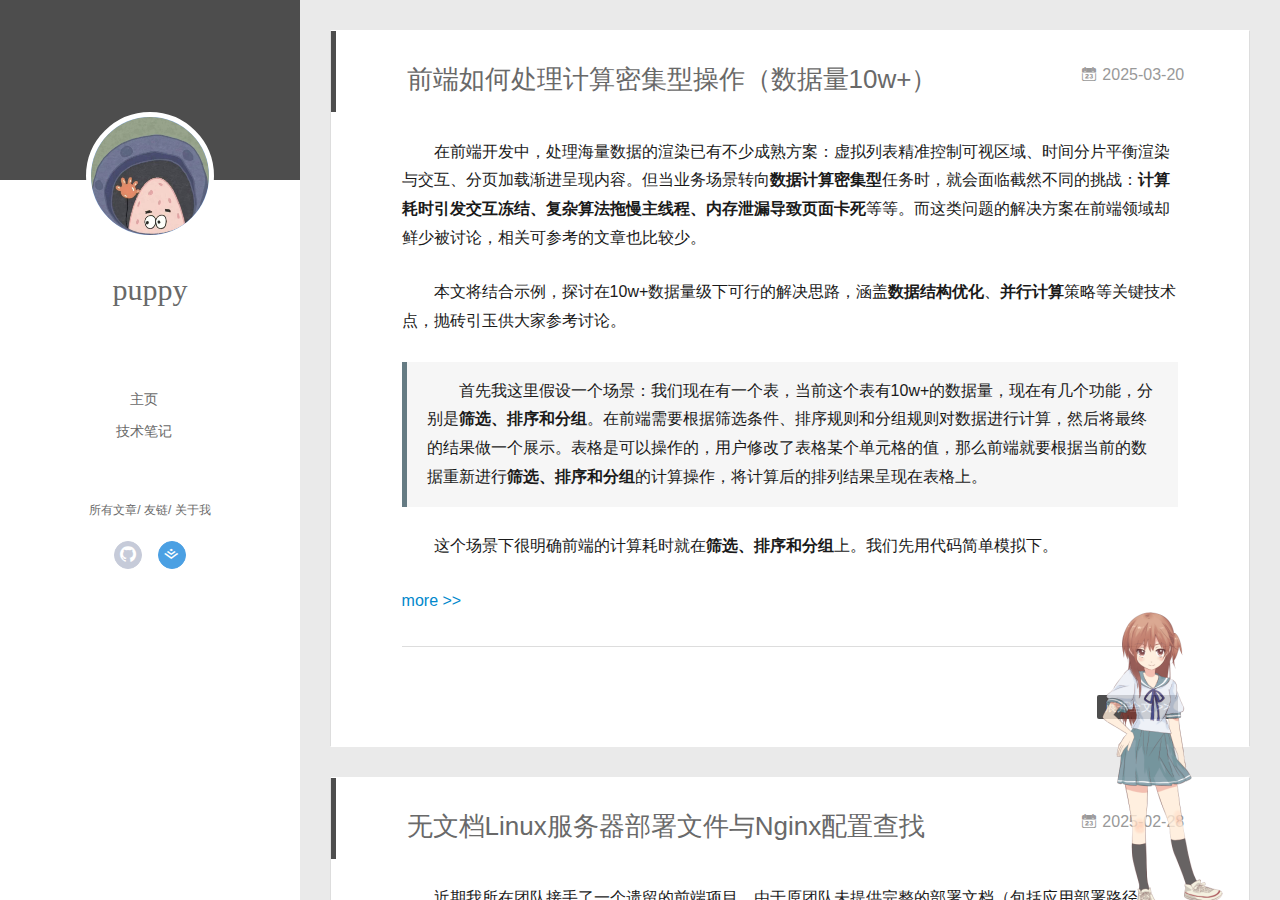
==== commit d85ccaa9: "Site updated: 2025-03-20 17:08:51" ====
--- a/index.html
+++ b/index.html
@@ -182,6 +182,88 @@
             
 
   
+    <article id="post-massDataProcess" class="article article-type-post  article-index" itemscope itemprop="blogPost">
+  <div class="article-inner">
+    
+      <header class="article-header">
+  
+  
+    <h1 itemprop="name">
+	
+	  <a class="article-title" href="/2025/03/20/massDataProcess/" target="_blank">前端如何处理计算密集型操作（数据量10w+）</a>
+  
+    </h1>
+  
+
+
+  
+  
+<a href="/2025/03/20/massDataProcess/" class="archive-article-date">
+        <time datetime="2025-03-20T07:56:37.000Z" itemprop="datePublished"><i class="icon-calendar icon"></i>2025-03-20</time>
+</a>
+
+  
+  
+    
+
+  
+  </header>
+  
+  <div class="article-entry" itemprop="articleBody">
+    
+    <p>  在前端开发中，处理海量数据的渲染已有不少成熟方案：虚拟列表精准控制可视区域、时间分片平衡渲染与交互、分页加载渐进呈现内容。但当业务场景转向<strong>数据计算密集型</strong>任务时，就会面临截然不同的挑战：<strong>计算耗时引发交互冻结、复杂算法拖慢主线程、内存泄漏导致页面卡死</strong>等等。而这类问题的解决方案在前端领域却鲜少被讨论，相关可参考的文章也比较少。<br></p>
+<p>  本文将结合示例，探讨在10w+数据量级下可行的解决思路，涵盖<strong>数据结构优化</strong>、<strong>并行计算</strong>策略等关键技术点，抛砖引玉供大家参考讨论。<br></p>
+<blockquote>
+<p>  首先我这里假设一个场景：我们现在有一个表，当前这个表有10w+的数据量，现在有几个功能，分别是<strong>筛选、排序和分组</strong>。在前端需要根据筛选条件、排序规则和分组规则对数据进行计算，然后将最终的结果做一个展示。表格是可以操作的，用户修改了表格某个单元格的值，那么前端就要根据当前的数据重新进行<strong>筛选、排序和分组</strong>的计算操作，将计算后的排列结果呈现在表格上。</p>
+</blockquote>
+<p>  这个场景下很明确前端的计算耗时就在<strong>筛选、排序和分组</strong>上。我们先用代码简单模拟下。</p>
+    
+    <a class="article-more-a" href="/2025/03/20/massDataProcess/#more">more >></a>
+    
+    
+
+    
+
+    
+
+  </div>
+  <div class="article-info article-info-index">
+    
+    
+    
+
+    
+    <p class="article-more-link">
+      <a class="article-more-a" href="/2025/03/20/massDataProcess/">展开全文 >></a>
+    </p>
+    
+
+    
+    <div class="clearfix"></div>
+  </div>
+  </div>
+</article>
+
+<aside class="wrap-side-operation">
+    <div class="mod-side-operation">
+        
+        <div class="jump-container" id="js-jump-container" style="display:none;">
+            <a href="javascript:void(0)" class="mod-side-operation__jump-to-top">
+                <i class="icon-font icon-back"></i>
+            </a>
+            <div id="js-jump-plan-container" class="jump-plan-container" style="top: -11px;">
+                <i class="icon-font icon-plane jump-plane"></i>
+            </div>
+        </div>
+        
+        
+    </div>
+</aside>
+
+
+
+
+  
     <article id="post-linuxstudy" class="article article-type-post  article-index" itemscope itemprop="blogPost">
   <div class="article-inner">
     
@@ -211,7 +293,7 @@
   
   <div class="article-entry" itemprop="articleBody">
     
-    <p>&emsp;&emsp;近期我所在团队接手了一个遗留的前端项目，由于原团队未提供完整的部署文档（包括应用部署路径、Nginx配置参数等关键信息），需要通过SSH连接至Linux服务器进行逆向排查：  </p>
+    <p>  近期我所在团队接手了一个遗留的前端项目，由于原团队未提供完整的部署文档（包括应用部署路径、Nginx配置参数等关键信息），需要通过SSH连接至Linux服务器进行逆向排查：</p>
 <ol>
 <li>定位项目文件存储路径</li>
 <li>找到Nginx配置文件并解析Nginx配置映射关系</li>
